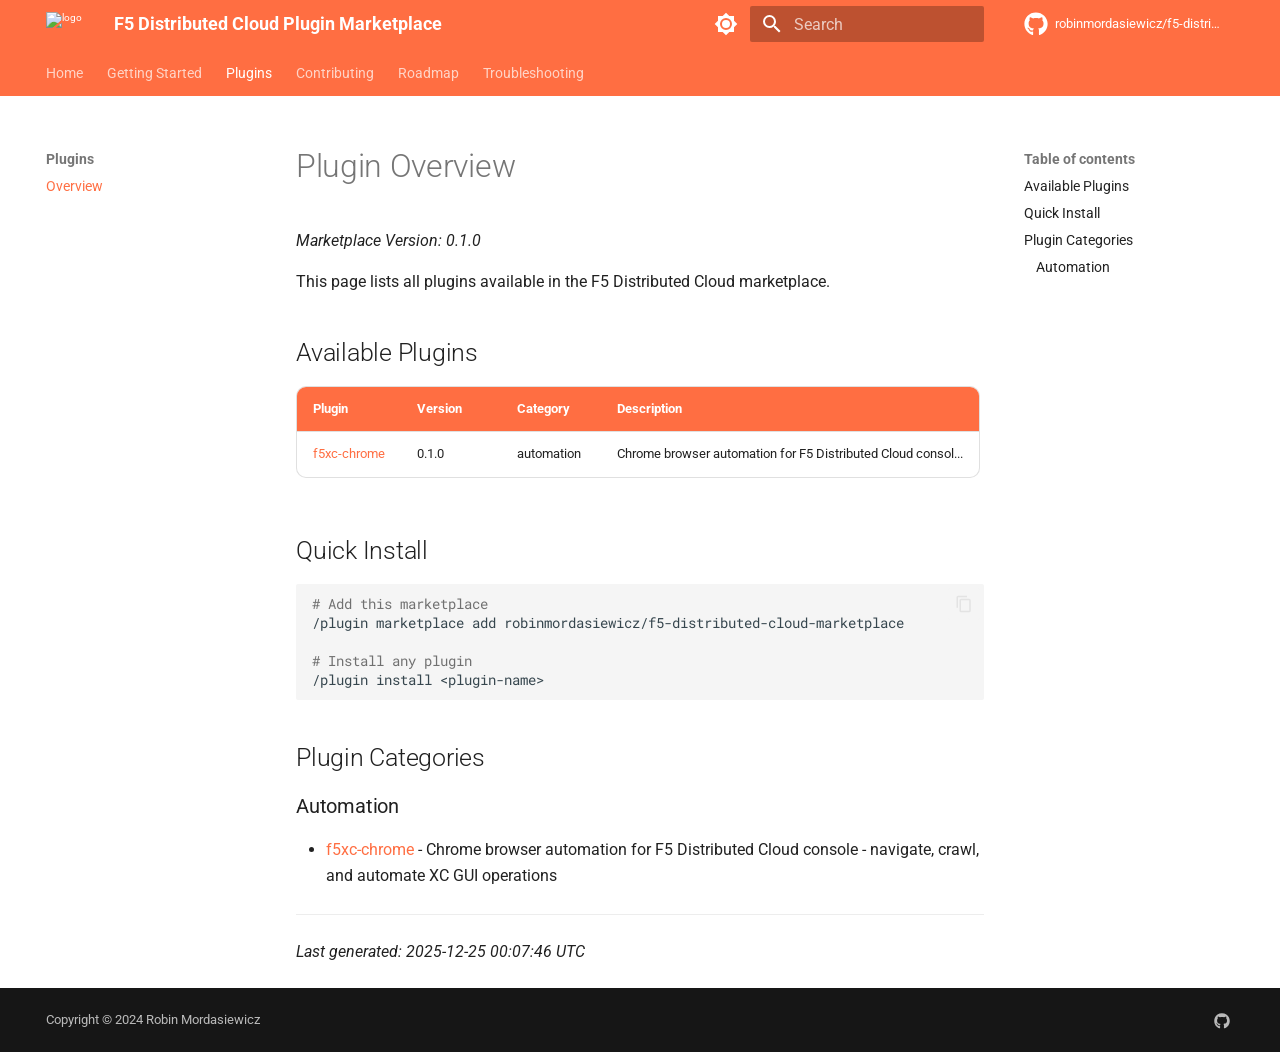
==== plugins/index.html @ b1aacbe4 "deploy: 6e62d273935a228a16635b904b21fc5e3f575a9c" ====
<!doctype html><html lang=en class=no-js> <head><meta charset=utf-8><meta name=viewport content="width=device-width,initial-scale=1"><meta name=description content="All available plugins in the F5 Distributed Cloud marketplace"><meta name=author content="Robin Mordasiewicz"><link href=https://robinmordasiewicz.github.io/f5-distributed-cloud-marketplace/plugins/ rel=canonical><link href=../getting-started/ rel=prev><link href=../contributing/ rel=next><link rel=icon href=../assets/favicon.ico><meta name=generator content="mkdocs-1.6.1, mkdocs-material-9.7.1"><title>Plugin Overview - F5 Distributed Cloud Plugin Marketplace</title><link rel=stylesheet href=../assets/stylesheets/main.484c7ddc.min.css><link rel=stylesheet href=../assets/stylesheets/palette.ab4e12ef.min.css><link rel=preconnect href=https://fonts.gstatic.com crossorigin><link rel=stylesheet href="https://fonts.googleapis.com/css?family=Roboto:300,300i,400,400i,700,700i%7CRoboto+Mono:400,400i,700,700i&display=fallback"><style>:root{--md-text-font:"Roboto";--md-code-font:"Roboto Mono"}</style><link rel=stylesheet href=../stylesheets/extra.css><script>__md_scope=new URL("..",location),__md_hash=e=>[...e].reduce(((e,_)=>(e<<5)-e+_.charCodeAt(0)),0),__md_get=(e,_=localStorage,t=__md_scope)=>JSON.parse(_.getItem(t.pathname+"."+e)),__md_set=(e,_,t=localStorage,a=__md_scope)=>{try{t.setItem(a.pathname+"."+e,JSON.stringify(_))}catch(e){}}</script></head> <body dir=ltr data-md-color-scheme=default data-md-color-primary=deep-orange data-md-color-accent=red> <input class=md-toggle data-md-toggle=drawer type=checkbox id=__drawer autocomplete=off> <input class=md-toggle data-md-toggle=search type=checkbox id=__search autocomplete=off> <label class=md-overlay for=__drawer></label> <div data-md-component=skip> <a href=#plugin-overview class=md-skip> Skip to content </a> </div> <div data-md-component=announce> </div> <header class=md-header data-md-component=header> <nav class="md-header__inner md-grid" aria-label=Header> <a href=.. title="F5 Distributed Cloud Plugin Marketplace" class="md-header__button md-logo" aria-label="F5 Distributed Cloud Plugin Marketplace" data-md-component=logo> <img src=../assets/logo.png alt=logo> </a> <label class="md-header__button md-icon" for=__drawer> <svg xmlns=http://www.w3.org/2000/svg viewbox="0 0 24 24"><path d="M3 6h18v2H3zm0 5h18v2H3zm0 5h18v2H3z"/></svg> </label> <div class=md-header__title data-md-component=header-title> <div class=md-header__ellipsis> <div class=md-header__topic> <span class=md-ellipsis> F5 Distributed Cloud Plugin Marketplace </span> </div> <div class=md-header__topic data-md-component=header-topic> <span class=md-ellipsis> Plugin Overview </span> </div> </div> </div> <form class=md-header__option data-md-component=palette> <input class=md-option data-md-color-media data-md-color-scheme=default data-md-color-primary=deep-orange data-md-color-accent=red aria-label="Switch to dark mode" type=radio name=__palette id=__palette_0> <label class="md-header__button md-icon" title="Switch to dark mode" for=__palette_1 hidden> <svg xmlns=http://www.w3.org/2000/svg viewbox="0 0 24 24"><path d="M12 8a4 4 0 0 0-4 4 4 4 0 0 0 4 4 4 4 0 0 0 4-4 4 4 0 0 0-4-4m0 10a6 6 0 0 1-6-6 6 6 0 0 1 6-6 6 6 0 0 1 6 6 6 6 0 0 1-6 6m8-9.31V4h-4.69L12 .69 8.69 4H4v4.69L.69 12 4 15.31V20h4.69L12 23.31 15.31 20H20v-4.69L23.31 12z"/></svg> </label> <input class=md-option data-md-color-media data-md-color-scheme=slate data-md-color-primary=deep-orange data-md-color-accent=red aria-label="Switch to light mode" type=radio name=__palette id=__palette_1> <label class="md-header__button md-icon" title="Switch to light mode" for=__palette_0 hidden> <svg xmlns=http://www.w3.org/2000/svg viewbox="0 0 24 24"><path d="M12 18c-.89 0-1.74-.2-2.5-.55C11.56 16.5 13 14.42 13 12s-1.44-4.5-3.5-5.45C10.26 6.2 11.11 6 12 6a6 6 0 0 1 6 6 6 6 0 0 1-6 6m8-9.31V4h-4.69L12 .69 8.69 4H4v4.69L.69 12 4 15.31V20h4.69L12 23.31 15.31 20H20v-4.69L23.31 12z"/></svg> </label> </form> <script>var palette=__md_get("__palette");if(palette&&palette.color){if("(prefers-color-scheme)"===palette.color.media){var media=matchMedia("(prefers-color-scheme: light)"),input=document.querySelector(media.matches?"[data-md-color-media='(prefers-color-scheme: light)']":"[data-md-color-media='(prefers-color-scheme: dark)']");palette.color.media=input.getAttribute("data-md-color-media"),palette.color.scheme=input.getAttribute("data-md-color-scheme"),palette.color.primary=input.getAttribute("data-md-color-primary"),palette.color.accent=input.getAttribute("data-md-color-accent")}for(var[key,value]of Object.entries(palette.color))document.body.setAttribute("data-md-color-"+key,value)}</script> <label class="md-header__button md-icon" for=__search> <svg xmlns=http://www.w3.org/2000/svg viewbox="0 0 24 24"><path d="M9.5 3A6.5 6.5 0 0 1 16 9.5c0 1.61-.59 3.09-1.56 4.23l.27.27h.79l5 5-1.5 1.5-5-5v-.79l-.27-.27A6.52 6.52 0 0 1 9.5 16 6.5 6.5 0 0 1 3 9.5 6.5 6.5 0 0 1 9.5 3m0 2C7 5 5 7 5 9.5S7 14 9.5 14 14 12 14 9.5 12 5 9.5 5"/></svg> </label> <div class=md-search data-md-component=search role=dialog> <label class=md-search__overlay for=__search></label> <div class=md-search__inner role=search> <form class=md-search__form name=search> <input type=text class=md-search__input name=query aria-label=Search placeholder=Search autocapitalize=off autocorrect=off autocomplete=off spellcheck=false data-md-component=search-query required> <label class="md-search__icon md-icon" for=__search> <svg xmlns=http://www.w3.org/2000/svg viewbox="0 0 24 24"><path d="M9.5 3A6.5 6.5 0 0 1 16 9.5c0 1.61-.59 3.09-1.56 4.23l.27.27h.79l5 5-1.5 1.5-5-5v-.79l-.27-.27A6.52 6.52 0 0 1 9.5 16 6.5 6.5 0 0 1 3 9.5 6.5 6.5 0 0 1 9.5 3m0 2C7 5 5 7 5 9.5S7 14 9.5 14 14 12 14 9.5 12 5 9.5 5"/></svg> <svg xmlns=http://www.w3.org/2000/svg viewbox="0 0 24 24"><path d="M20 11v2H8l5.5 5.5-1.42 1.42L4.16 12l7.92-7.92L13.5 5.5 8 11z"/></svg> </label> <nav class=md-search__options aria-label=Search> <button type=reset class="md-search__icon md-icon" title=Clear aria-label=Clear tabindex=-1> <svg xmlns=http://www.w3.org/2000/svg viewbox="0 0 24 24"><path d="M19 6.41 17.59 5 12 10.59 6.41 5 5 6.41 10.59 12 5 17.59 6.41 19 12 13.41 17.59 19 19 17.59 13.41 12z"/></svg> </button> </nav> <div class=md-search__suggest data-md-component=search-suggest></div> </form> <div class=md-search__output> <div class=md-search__scrollwrap tabindex=0 data-md-scrollfix> <div class=md-search-result data-md-component=search-result> <div class=md-search-result__meta> Initializing search </div> <ol class=md-search-result__list role=presentation></ol> </div> </div> </div> </div> </div> <div class=md-header__source> <a href=https://github.com/robinmordasiewicz/f5-distributed-cloud-marketplace title="Go to repository" class=md-source data-md-component=source> <div class="md-source__icon md-icon"> <svg xmlns=http://www.w3.org/2000/svg viewbox="0 0 512 512"><!-- Font Awesome Free 7.1.0 by @fontawesome - https://fontawesome.com License - https://fontawesome.com/license/free (Icons: CC BY 4.0, Fonts: SIL OFL 1.1, Code: MIT License) Copyright 2025 Fonticons, Inc.--><path d="M173.9 397.4c0 2-2.3 3.6-5.2 3.6-3.3.3-5.6-1.3-5.6-3.6 0-2 2.3-3.6 5.2-3.6 3-.3 5.6 1.3 5.6 3.6m-31.1-4.5c-.7 2 1.3 4.3 4.3 4.9 2.6 1 5.6 0 6.2-2s-1.3-4.3-4.3-5.2c-2.6-.7-5.5.3-6.2 2.3m44.2-1.7c-2.9.7-4.9 2.6-4.6 4.9.3 2 2.9 3.3 5.9 2.6 2.9-.7 4.9-2.6 4.6-4.6-.3-1.9-3-3.2-5.9-2.9M252.8 8C114.1 8 8 113.3 8 252c0 110.9 69.8 205.8 169.5 239.2 12.8 2.3 17.3-5.6 17.3-12.1 0-6.2-.3-40.4-.3-61.4 0 0-70 15-84.7-29.8 0 0-11.4-29.1-27.8-36.6 0 0-22.9-15.7 1.6-15.4 0 0 24.9 2 38.6 25.8 21.9 38.6 58.6 27.5 72.9 20.9 2.3-16 8.8-27.1 16-33.7-55.9-6.2-112.3-14.3-112.3-110.5 0-27.5 7.6-41.3 23.6-58.9-2.6-6.5-11.1-33.3 2.6-67.9 20.9-6.5 69 27 69 27 20-5.6 41.5-8.5 62.8-8.5s42.8 2.9 62.8 8.5c0 0 48.1-33.6 69-27 13.7 34.7 5.2 61.4 2.6 67.9 16 17.7 25.8 31.5 25.8 58.9 0 96.5-58.9 104.2-114.8 110.5 9.2 7.9 17 22.9 17 46.4 0 33.7-.3 75.4-.3 83.6 0 6.5 4.6 14.4 17.3 12.1C436.2 457.8 504 362.9 504 252 504 113.3 391.5 8 252.8 8M105.2 352.9c-1.3 1-1 3.3.7 5.2 1.6 1.6 3.9 2.3 5.2 1 1.3-1 1-3.3-.7-5.2-1.6-1.6-3.9-2.3-5.2-1m-10.8-8.1c-.7 1.3.3 2.9 2.3 3.9 1.6 1 3.6.7 4.3-.7.7-1.3-.3-2.9-2.3-3.9-2-.6-3.6-.3-4.3.7m32.4 35.6c-1.6 1.3-1 4.3 1.3 6.2 2.3 2.3 5.2 2.6 6.5 1 1.3-1.3.7-4.3-1.3-6.2-2.2-2.3-5.2-2.6-6.5-1m-11.4-14.7c-1.6 1-1.6 3.6 0 5.9s4.3 3.3 5.6 2.3c1.6-1.3 1.6-3.9 0-6.2-1.4-2.3-4-3.3-5.6-2"/></svg> </div> <div class=md-source__repository> robinmordasiewicz/f5-distributed-cloud-marketplace </div> </a> </div> </nav> </header> <div class=md-container data-md-component=container> <nav class=md-tabs aria-label=Tabs data-md-component=tabs> <div class=md-grid> <ul class=md-tabs__list> <li class=md-tabs__item> <a href=.. class=md-tabs__link> Home </a> </li> <li class=md-tabs__item> <a href=../getting-started/ class=md-tabs__link> Getting Started </a> </li> <li class="md-tabs__item md-tabs__item--active"> <a href=./ class=md-tabs__link> Plugins </a> </li> <li class=md-tabs__item> <a href=../contributing/ class=md-tabs__link> Contributing </a> </li> <li class=md-tabs__item> <a href=../roadmap/ class=md-tabs__link> Roadmap </a> </li> <li class=md-tabs__item> <a href=../troubleshooting/ class=md-tabs__link> Troubleshooting </a> </li> </ul> </div> </nav> <main class=md-main data-md-component=main> <div class="md-main__inner md-grid"> <div class="md-sidebar md-sidebar--primary" data-md-component=sidebar data-md-type=navigation> <div class=md-sidebar__scrollwrap> <div class=md-sidebar__inner> <nav class="md-nav md-nav--primary md-nav--lifted" aria-label=Navigation data-md-level=0> <label class=md-nav__title for=__drawer> <a href=.. title="F5 Distributed Cloud Plugin Marketplace" class="md-nav__button md-logo" aria-label="F5 Distributed Cloud Plugin Marketplace" data-md-component=logo> <img src=../assets/logo.png alt=logo> </a> F5 Distributed Cloud Plugin Marketplace </label> <div class=md-nav__source> <a href=https://github.com/robinmordasiewicz/f5-distributed-cloud-marketplace title="Go to repository" class=md-source data-md-component=source> <div class="md-source__icon md-icon"> <svg xmlns=http://www.w3.org/2000/svg viewbox="0 0 512 512"><!-- Font Awesome Free 7.1.0 by @fontawesome - https://fontawesome.com License - https://fontawesome.com/license/free (Icons: CC BY 4.0, Fonts: SIL OFL 1.1, Code: MIT License) Copyright 2025 Fonticons, Inc.--><path d="M173.9 397.4c0 2-2.3 3.6-5.2 3.6-3.3.3-5.6-1.3-5.6-3.6 0-2 2.3-3.6 5.2-3.6 3-.3 5.6 1.3 5.6 3.6m-31.1-4.5c-.7 2 1.3 4.3 4.3 4.9 2.6 1 5.6 0 6.2-2s-1.3-4.3-4.3-5.2c-2.6-.7-5.5.3-6.2 2.3m44.2-1.7c-2.9.7-4.9 2.6-4.6 4.9.3 2 2.9 3.3 5.9 2.6 2.9-.7 4.9-2.6 4.6-4.6-.3-1.9-3-3.2-5.9-2.9M252.8 8C114.1 8 8 113.3 8 252c0 110.9 69.8 205.8 169.5 239.2 12.8 2.3 17.3-5.6 17.3-12.1 0-6.2-.3-40.4-.3-61.4 0 0-70 15-84.7-29.8 0 0-11.4-29.1-27.8-36.6 0 0-22.9-15.7 1.6-15.4 0 0 24.9 2 38.6 25.8 21.9 38.6 58.6 27.5 72.9 20.9 2.3-16 8.8-27.1 16-33.7-55.9-6.2-112.3-14.3-112.3-110.5 0-27.5 7.6-41.3 23.6-58.9-2.6-6.5-11.1-33.3 2.6-67.9 20.9-6.5 69 27 69 27 20-5.6 41.5-8.5 62.8-8.5s42.8 2.9 62.8 8.5c0 0 48.1-33.6 69-27 13.7 34.7 5.2 61.4 2.6 67.9 16 17.7 25.8 31.5 25.8 58.9 0 96.5-58.9 104.2-114.8 110.5 9.2 7.9 17 22.9 17 46.4 0 33.7-.3 75.4-.3 83.6 0 6.5 4.6 14.4 17.3 12.1C436.2 457.8 504 362.9 504 252 504 113.3 391.5 8 252.8 8M105.2 352.9c-1.3 1-1 3.3.7 5.2 1.6 1.6 3.9 2.3 5.2 1 1.3-1 1-3.3-.7-5.2-1.6-1.6-3.9-2.3-5.2-1m-10.8-8.1c-.7 1.3.3 2.9 2.3 3.9 1.6 1 3.6.7 4.3-.7.7-1.3-.3-2.9-2.3-3.9-2-.6-3.6-.3-4.3.7m32.4 35.6c-1.6 1.3-1 4.3 1.3 6.2 2.3 2.3 5.2 2.6 6.5 1 1.3-1.3.7-4.3-1.3-6.2-2.2-2.3-5.2-2.6-6.5-1m-11.4-14.7c-1.6 1-1.6 3.6 0 5.9s4.3 3.3 5.6 2.3c1.6-1.3 1.6-3.9 0-6.2-1.4-2.3-4-3.3-5.6-2"/></svg> </div> <div class=md-source__repository> robinmordasiewicz/f5-distributed-cloud-marketplace </div> </a> </div> <ul class=md-nav__list data-md-scrollfix> <li class=md-nav__item> <a href=.. class=md-nav__link> <span class=md-ellipsis> Home </span> </a> </li> <li class=md-nav__item> <a href=../getting-started/ class=md-nav__link> <span class=md-ellipsis> Getting Started </span> </a> </li> <li class="md-nav__item md-nav__item--active md-nav__item--section md-nav__item--nested"> <input class="md-nav__toggle md-toggle " type=checkbox id=__nav_3 checked> <label class=md-nav__link for=__nav_3 id=__nav_3_label tabindex> <span class=md-ellipsis> Plugins </span> <span class="md-nav__icon md-icon"></span> </label> <nav class=md-nav data-md-level=1 aria-labelledby=__nav_3_label aria-expanded=true> <label class=md-nav__title for=__nav_3> <span class="md-nav__icon md-icon"></span> Plugins </label> <ul class=md-nav__list data-md-scrollfix> <li class="md-nav__item md-nav__item--active"> <input class="md-nav__toggle md-toggle" type=checkbox id=__toc> <label class="md-nav__link md-nav__link--active" for=__toc> <span class=md-ellipsis> Overview </span> <span class="md-nav__icon md-icon"></span> </label> <a href=./ class="md-nav__link md-nav__link--active"> <span class=md-ellipsis> Overview </span> </a> <nav class="md-nav md-nav--secondary" aria-label="Table of contents"> <label class=md-nav__title for=__toc> <span class="md-nav__icon md-icon"></span> Table of contents </label> <ul class=md-nav__list data-md-component=toc data-md-scrollfix> <li class=md-nav__item> <a href=#available-plugins class=md-nav__link> <span class=md-ellipsis> Available Plugins </span> </a> </li> <li class=md-nav__item> <a href=#quick-install class=md-nav__link> <span class=md-ellipsis> Quick Install </span> </a> </li> <li class=md-nav__item> <a href=#plugin-categories class=md-nav__link> <span class=md-ellipsis> Plugin Categories </span> </a> <nav class=md-nav aria-label="Plugin Categories"> <ul class=md-nav__list> <li class=md-nav__item> <a href=#automation class=md-nav__link> <span class=md-ellipsis> Automation </span> </a> </li> </ul> </nav> </li> </ul> </nav> </li> </ul> </nav> </li> <li class=md-nav__item> <a href=../contributing/ class=md-nav__link> <span class=md-ellipsis> Contributing </span> </a> </li> <li class=md-nav__item> <a href=../roadmap/ class=md-nav__link> <span class=md-ellipsis> Roadmap </span> </a> </li> <li class=md-nav__item> <a href=../troubleshooting/ class=md-nav__link> <span class=md-ellipsis> Troubleshooting </span> </a> </li> </ul> </nav> </div> </div> </div> <div class="md-sidebar md-sidebar--secondary" data-md-component=sidebar data-md-type=toc> <div class=md-sidebar__scrollwrap> <div class=md-sidebar__inner> <nav class="md-nav md-nav--secondary" aria-label="Table of contents"> <label class=md-nav__title for=__toc> <span class="md-nav__icon md-icon"></span> Table of contents </label> <ul class=md-nav__list data-md-component=toc data-md-scrollfix> <li class=md-nav__item> <a href=#available-plugins class=md-nav__link> <span class=md-ellipsis> Available Plugins </span> </a> </li> <li class=md-nav__item> <a href=#quick-install class=md-nav__link> <span class=md-ellipsis> Quick Install </span> </a> </li> <li class=md-nav__item> <a href=#plugin-categories class=md-nav__link> <span class=md-ellipsis> Plugin Categories </span> </a> <nav class=md-nav aria-label="Plugin Categories"> <ul class=md-nav__list> <li class=md-nav__item> <a href=#automation class=md-nav__link> <span class=md-ellipsis> Automation </span> </a> </li> </ul> </nav> </li> </ul> </nav> </div> </div> </div> <div class=md-content data-md-component=content> <article class="md-content__inner md-typeset"> <h1 id=plugin-overview>Plugin Overview<a class=headerlink href=#plugin-overview title="Permanent link">&para;</a></h1> <p><em>Marketplace Version: 0.1.0</em></p> <p>This page lists all plugins available in the F5 Distributed Cloud marketplace.</p> <h2 id=available-plugins>Available Plugins<a class=headerlink href=#available-plugins title="Permanent link">&para;</a></h2> <table> <thead> <tr> <th>Plugin</th> <th>Version</th> <th>Category</th> <th>Description</th> </tr> </thead> <tbody> <tr> <td><a href=f5xc-chrome/ >f5xc-chrome</a></td> <td>0.1.0</td> <td>automation</td> <td>Chrome browser automation for F5 Distributed Cloud consol...</td> </tr> </tbody> </table> <h2 id=quick-install>Quick Install<a class=headerlink href=#quick-install title="Permanent link">&para;</a></h2> <div class="language-bash highlight"><pre><span></span><code><span id=__span-0-1><a id=__codelineno-0-1 name=__codelineno-0-1 href=#__codelineno-0-1></a><span class=c1># Add this marketplace</span>
</span><span id=__span-0-2><a id=__codelineno-0-2 name=__codelineno-0-2 href=#__codelineno-0-2></a>/plugin<span class=w> </span>marketplace<span class=w> </span>add<span class=w> </span>robinmordasiewicz/f5-distributed-cloud-marketplace
</span><span id=__span-0-3><a id=__codelineno-0-3 name=__codelineno-0-3 href=#__codelineno-0-3></a>
</span><span id=__span-0-4><a id=__codelineno-0-4 name=__codelineno-0-4 href=#__codelineno-0-4></a><span class=c1># Install any plugin</span>
</span><span id=__span-0-5><a id=__codelineno-0-5 name=__codelineno-0-5 href=#__codelineno-0-5></a>/plugin<span class=w> </span>install<span class=w> </span>&lt;plugin-name&gt;
</span></code></pre></div> <h2 id=plugin-categories>Plugin Categories<a class=headerlink href=#plugin-categories title="Permanent link">&para;</a></h2> <h3 id=automation>Automation<a class=headerlink href=#automation title="Permanent link">&para;</a></h3> <ul> <li><a href=f5xc-chrome/ >f5xc-chrome</a> - Chrome browser automation for F5 Distributed Cloud console - navigate, crawl, and automate XC GUI operations</li> </ul> <hr> <p><em>Last generated: 2025-12-25 00:07:46 UTC</em></p> </article> </div> <script>var target=document.getElementById(location.hash.slice(1));target&&target.name&&(target.checked=target.name.startsWith("__tabbed_"))</script> </div> <button type=button class="md-top md-icon" data-md-component=top hidden> <svg xmlns=http://www.w3.org/2000/svg viewbox="0 0 24 24"><path d="M13 20h-2V8l-5.5 5.5-1.42-1.42L12 4.16l7.92 7.92-1.42 1.42L13 8z"/></svg> Back to top </button> </main> <footer class=md-footer> <div class="md-footer-meta md-typeset"> <div class="md-footer-meta__inner md-grid"> <div class=md-copyright> <div class=md-copyright__highlight> Copyright &copy; 2024 Robin Mordasiewicz </div> </div> <div class=md-social> <a href=https://github.com/robinmordasiewicz target=_blank rel=noopener title="Robin Mordasiewicz on GitHub" class=md-social__link> <svg xmlns=http://www.w3.org/2000/svg viewbox="0 0 512 512"><!-- Font Awesome Free 7.1.0 by @fontawesome - https://fontawesome.com License - https://fontawesome.com/license/free (Icons: CC BY 4.0, Fonts: SIL OFL 1.1, Code: MIT License) Copyright 2025 Fonticons, Inc.--><path d="M173.9 397.4c0 2-2.3 3.6-5.2 3.6-3.3.3-5.6-1.3-5.6-3.6 0-2 2.3-3.6 5.2-3.6 3-.3 5.6 1.3 5.6 3.6m-31.1-4.5c-.7 2 1.3 4.3 4.3 4.9 2.6 1 5.6 0 6.2-2s-1.3-4.3-4.3-5.2c-2.6-.7-5.5.3-6.2 2.3m44.2-1.7c-2.9.7-4.9 2.6-4.6 4.9.3 2 2.9 3.3 5.9 2.6 2.9-.7 4.9-2.6 4.6-4.6-.3-1.9-3-3.2-5.9-2.9M252.8 8C114.1 8 8 113.3 8 252c0 110.9 69.8 205.8 169.5 239.2 12.8 2.3 17.3-5.6 17.3-12.1 0-6.2-.3-40.4-.3-61.4 0 0-70 15-84.7-29.8 0 0-11.4-29.1-27.8-36.6 0 0-22.9-15.7 1.6-15.4 0 0 24.9 2 38.6 25.8 21.9 38.6 58.6 27.5 72.9 20.9 2.3-16 8.8-27.1 16-33.7-55.9-6.2-112.3-14.3-112.3-110.5 0-27.5 7.6-41.3 23.6-58.9-2.6-6.5-11.1-33.3 2.6-67.9 20.9-6.5 69 27 69 27 20-5.6 41.5-8.5 62.8-8.5s42.8 2.9 62.8 8.5c0 0 48.1-33.6 69-27 13.7 34.7 5.2 61.4 2.6 67.9 16 17.7 25.8 31.5 25.8 58.9 0 96.5-58.9 104.2-114.8 110.5 9.2 7.9 17 22.9 17 46.4 0 33.7-.3 75.4-.3 83.6 0 6.5 4.6 14.4 17.3 12.1C436.2 457.8 504 362.9 504 252 504 113.3 391.5 8 252.8 8M105.2 352.9c-1.3 1-1 3.3.7 5.2 1.6 1.6 3.9 2.3 5.2 1 1.3-1 1-3.3-.7-5.2-1.6-1.6-3.9-2.3-5.2-1m-10.8-8.1c-.7 1.3.3 2.9 2.3 3.9 1.6 1 3.6.7 4.3-.7.7-1.3-.3-2.9-2.3-3.9-2-.6-3.6-.3-4.3.7m32.4 35.6c-1.6 1.3-1 4.3 1.3 6.2 2.3 2.3 5.2 2.6 6.5 1 1.3-1.3.7-4.3-1.3-6.2-2.2-2.3-5.2-2.6-6.5-1m-11.4-14.7c-1.6 1-1.6 3.6 0 5.9s4.3 3.3 5.6 2.3c1.6-1.3 1.6-3.9 0-6.2-1.4-2.3-4-3.3-5.6-2"/></svg> </a> </div> </div> </div> </footer> </div> <div class=md-dialog data-md-component=dialog> <div class="md-dialog__inner md-typeset"></div> </div> <script id=__config type=application/json>{"annotate": null, "base": "..", "features": ["navigation.instant", "navigation.tracking", "navigation.tabs", "navigation.sections", "navigation.expand", "navigation.top", "search.suggest", "search.highlight", "content.code.copy", "content.code.annotate"], "search": "../assets/javascripts/workers/search.2c215733.min.js", "tags": null, "translations": {"clipboard.copied": "Copied to clipboard", "clipboard.copy": "Copy to clipboard", "search.result.more.one": "1 more on this page", "search.result.more.other": "# more on this page", "search.result.none": "No matching documents", "search.result.one": "1 matching document", "search.result.other": "# matching documents", "search.result.placeholder": "Type to start searching", "search.result.term.missing": "Missing", "select.version": "Select version"}, "version": null}</script> <script src=../assets/javascripts/bundle.79ae519e.min.js></script> </body> </html>
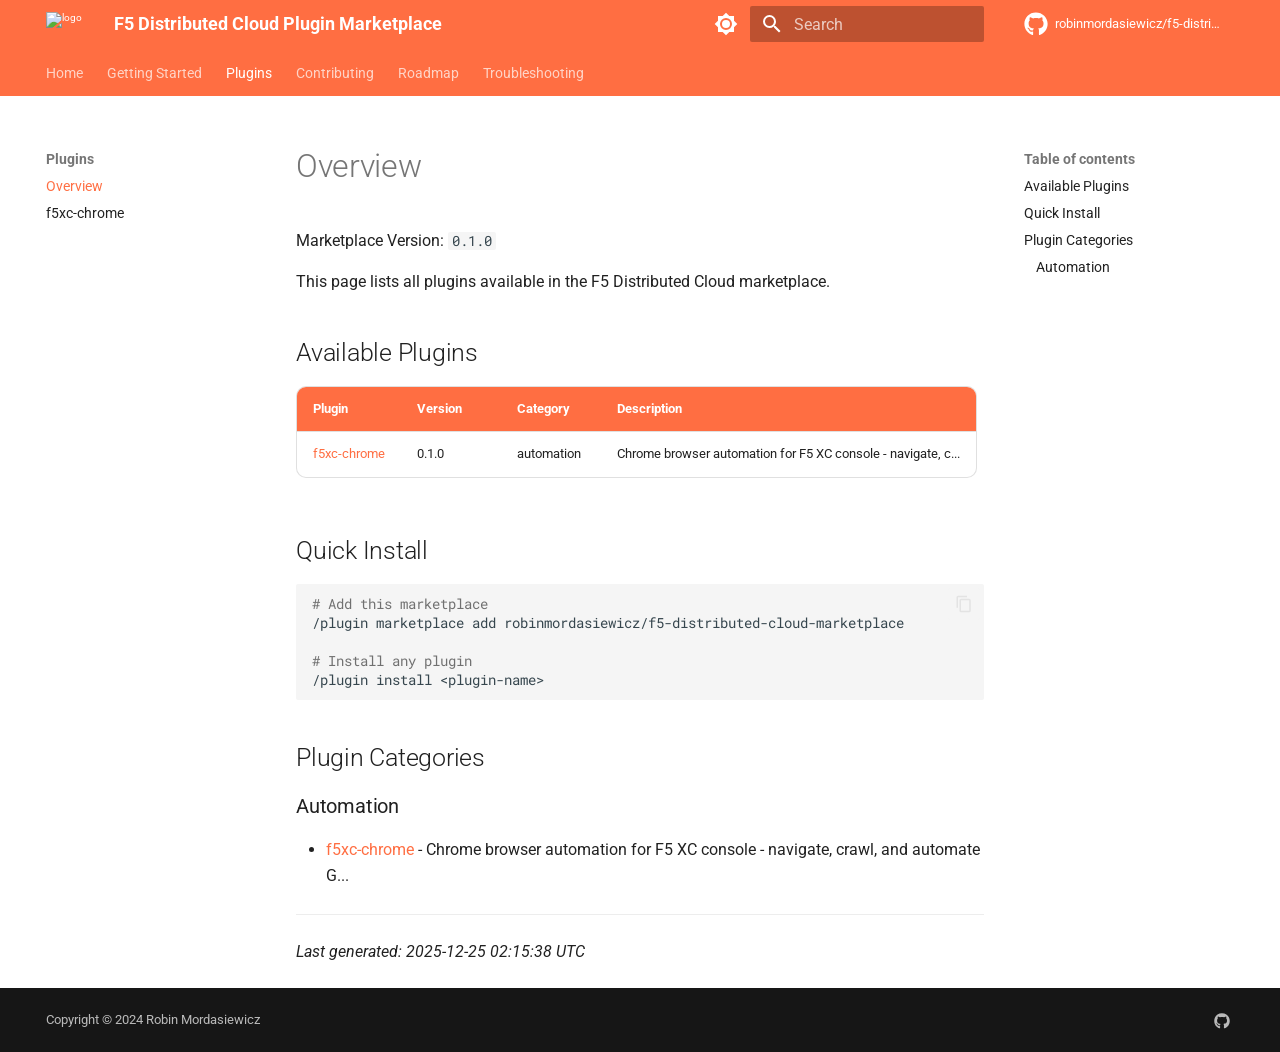
==== commit 322cf3a4: "deploy: 9542b726fbd30ab3fbbe0ad04160ead7aa27b767" ====
--- a/plugins/index.html
+++ b/plugins/index.html
@@ -1,6 +1,6 @@
-<!doctype html><html lang=en class=no-js> <head><meta charset=utf-8><meta name=viewport content="width=device-width,initial-scale=1"><meta name=description content="All available plugins in the F5 Distributed Cloud marketplace"><meta name=author content="Robin Mordasiewicz"><link href=https://robinmordasiewicz.github.io/f5-distributed-cloud-marketplace/plugins/ rel=canonical><link href=../getting-started/ rel=prev><link href=../contributing/ rel=next><link rel=icon href=../assets/favicon.ico><meta name=generator content="mkdocs-1.6.1, mkdocs-material-9.7.1"><title>Plugin Overview - F5 Distributed Cloud Plugin Marketplace</title><link rel=stylesheet href=../assets/stylesheets/main.484c7ddc.min.css><link rel=stylesheet href=../assets/stylesheets/palette.ab4e12ef.min.css><link rel=preconnect href=https://fonts.gstatic.com crossorigin><link rel=stylesheet href="https://fonts.googleapis.com/css?family=Roboto:300,300i,400,400i,700,700i%7CRoboto+Mono:400,400i,700,700i&display=fallback"><style>:root{--md-text-font:"Roboto";--md-code-font:"Roboto Mono"}</style><link rel=stylesheet href=../stylesheets/extra.css><script>__md_scope=new URL("..",location),__md_hash=e=>[...e].reduce(((e,_)=>(e<<5)-e+_.charCodeAt(0)),0),__md_get=(e,_=localStorage,t=__md_scope)=>JSON.parse(_.getItem(t.pathname+"."+e)),__md_set=(e,_,t=localStorage,a=__md_scope)=>{try{t.setItem(a.pathname+"."+e,JSON.stringify(_))}catch(e){}}</script></head> <body dir=ltr data-md-color-scheme=default data-md-color-primary=deep-orange data-md-color-accent=red> <input class=md-toggle data-md-toggle=drawer type=checkbox id=__drawer autocomplete=off> <input class=md-toggle data-md-toggle=search type=checkbox id=__search autocomplete=off> <label class=md-overlay for=__drawer></label> <div data-md-component=skip> <a href=#plugin-overview class=md-skip> Skip to content </a> </div> <div data-md-component=announce> </div> <header class=md-header data-md-component=header> <nav class="md-header__inner md-grid" aria-label=Header> <a href=.. title="F5 Distributed Cloud Plugin Marketplace" class="md-header__button md-logo" aria-label="F5 Distributed Cloud Plugin Marketplace" data-md-component=logo> <img src=../assets/logo.png alt=logo> </a> <label class="md-header__button md-icon" for=__drawer> <svg xmlns=http://www.w3.org/2000/svg viewbox="0 0 24 24"><path d="M3 6h18v2H3zm0 5h18v2H3zm0 5h18v2H3z"/></svg> </label> <div class=md-header__title data-md-component=header-title> <div class=md-header__ellipsis> <div class=md-header__topic> <span class=md-ellipsis> F5 Distributed Cloud Plugin Marketplace </span> </div> <div class=md-header__topic data-md-component=header-topic> <span class=md-ellipsis> Plugin Overview </span> </div> </div> </div> <form class=md-header__option data-md-component=palette> <input class=md-option data-md-color-media data-md-color-scheme=default data-md-color-primary=deep-orange data-md-color-accent=red aria-label="Switch to dark mode" type=radio name=__palette id=__palette_0> <label class="md-header__button md-icon" title="Switch to dark mode" for=__palette_1 hidden> <svg xmlns=http://www.w3.org/2000/svg viewbox="0 0 24 24"><path d="M12 8a4 4 0 0 0-4 4 4 4 0 0 0 4 4 4 4 0 0 0 4-4 4 4 0 0 0-4-4m0 10a6 6 0 0 1-6-6 6 6 0 0 1 6-6 6 6 0 0 1 6 6 6 6 0 0 1-6 6m8-9.31V4h-4.69L12 .69 8.69 4H4v4.69L.69 12 4 15.31V20h4.69L12 23.31 15.31 20H20v-4.69L23.31 12z"/></svg> </label> <input class=md-option data-md-color-media data-md-color-scheme=slate data-md-color-primary=deep-orange data-md-color-accent=red aria-label="Switch to light mode" type=radio name=__palette id=__palette_1> <label class="md-header__button md-icon" title="Switch to light mode" for=__palette_0 hidden> <svg xmlns=http://www.w3.org/2000/svg viewbox="0 0 24 24"><path d="M12 18c-.89 0-1.74-.2-2.5-.55C11.56 16.5 13 14.42 13 12s-1.44-4.5-3.5-5.45C10.26 6.2 11.11 6 12 6a6 6 0 0 1 6 6 6 6 0 0 1-6 6m8-9.31V4h-4.69L12 .69 8.69 4H4v4.69L.69 12 4 15.31V20h4.69L12 23.31 15.31 20H20v-4.69L23.31 12z"/></svg> </label> </form> <script>var palette=__md_get("__palette");if(palette&&palette.color){if("(prefers-color-scheme)"===palette.color.media){var media=matchMedia("(prefers-color-scheme: light)"),input=document.querySelector(media.matches?"[data-md-color-media='(prefers-color-scheme: light)']":"[data-md-color-media='(prefers-color-scheme: dark)']");palette.color.media=input.getAttribute("data-md-color-media"),palette.color.scheme=input.getAttribute("data-md-color-scheme"),palette.color.primary=input.getAttribute("data-md-color-primary"),palette.color.accent=input.getAttribute("data-md-color-accent")}for(var[key,value]of Object.entries(palette.color))document.body.setAttribute("data-md-color-"+key,value)}</script> <label class="md-header__button md-icon" for=__search> <svg xmlns=http://www.w3.org/2000/svg viewbox="0 0 24 24"><path d="M9.5 3A6.5 6.5 0 0 1 16 9.5c0 1.61-.59 3.09-1.56 4.23l.27.27h.79l5 5-1.5 1.5-5-5v-.79l-.27-.27A6.52 6.52 0 0 1 9.5 16 6.5 6.5 0 0 1 3 9.5 6.5 6.5 0 0 1 9.5 3m0 2C7 5 5 7 5 9.5S7 14 9.5 14 14 12 14 9.5 12 5 9.5 5"/></svg> </label> <div class=md-search data-md-component=search role=dialog> <label class=md-search__overlay for=__search></label> <div class=md-search__inner role=search> <form class=md-search__form name=search> <input type=text class=md-search__input name=query aria-label=Search placeholder=Search autocapitalize=off autocorrect=off autocomplete=off spellcheck=false data-md-component=search-query required> <label class="md-search__icon md-icon" for=__search> <svg xmlns=http://www.w3.org/2000/svg viewbox="0 0 24 24"><path d="M9.5 3A6.5 6.5 0 0 1 16 9.5c0 1.61-.59 3.09-1.56 4.23l.27.27h.79l5 5-1.5 1.5-5-5v-.79l-.27-.27A6.52 6.52 0 0 1 9.5 16 6.5 6.5 0 0 1 3 9.5 6.5 6.5 0 0 1 9.5 3m0 2C7 5 5 7 5 9.5S7 14 9.5 14 14 12 14 9.5 12 5 9.5 5"/></svg> <svg xmlns=http://www.w3.org/2000/svg viewbox="0 0 24 24"><path d="M20 11v2H8l5.5 5.5-1.42 1.42L4.16 12l7.92-7.92L13.5 5.5 8 11z"/></svg> </label> <nav class=md-search__options aria-label=Search> <button type=reset class="md-search__icon md-icon" title=Clear aria-label=Clear tabindex=-1> <svg xmlns=http://www.w3.org/2000/svg viewbox="0 0 24 24"><path d="M19 6.41 17.59 5 12 10.59 6.41 5 5 6.41 10.59 12 5 17.59 6.41 19 12 13.41 17.59 19 19 17.59 13.41 12z"/></svg> </button> </nav> <div class=md-search__suggest data-md-component=search-suggest></div> </form> <div class=md-search__output> <div class=md-search__scrollwrap tabindex=0 data-md-scrollfix> <div class=md-search-result data-md-component=search-result> <div class=md-search-result__meta> Initializing search </div> <ol class=md-search-result__list role=presentation></ol> </div> </div> </div> </div> </div> <div class=md-header__source> <a href=https://github.com/robinmordasiewicz/f5-distributed-cloud-marketplace title="Go to repository" class=md-source data-md-component=source> <div class="md-source__icon md-icon"> <svg xmlns=http://www.w3.org/2000/svg viewbox="0 0 512 512"><!-- Font Awesome Free 7.1.0 by @fontawesome - https://fontawesome.com License - https://fontawesome.com/license/free (Icons: CC BY 4.0, Fonts: SIL OFL 1.1, Code: MIT License) Copyright 2025 Fonticons, Inc.--><path d="M173.9 397.4c0 2-2.3 3.6-5.2 3.6-3.3.3-5.6-1.3-5.6-3.6 0-2 2.3-3.6 5.2-3.6 3-.3 5.6 1.3 5.6 3.6m-31.1-4.5c-.7 2 1.3 4.3 4.3 4.9 2.6 1 5.6 0 6.2-2s-1.3-4.3-4.3-5.2c-2.6-.7-5.5.3-6.2 2.3m44.2-1.7c-2.9.7-4.9 2.6-4.6 4.9.3 2 2.9 3.3 5.9 2.6 2.9-.7 4.9-2.6 4.6-4.6-.3-1.9-3-3.2-5.9-2.9M252.8 8C114.1 8 8 113.3 8 252c0 110.9 69.8 205.8 169.5 239.2 12.8 2.3 17.3-5.6 17.3-12.1 0-6.2-.3-40.4-.3-61.4 0 0-70 15-84.7-29.8 0 0-11.4-29.1-27.8-36.6 0 0-22.9-15.7 1.6-15.4 0 0 24.9 2 38.6 25.8 21.9 38.6 58.6 27.5 72.9 20.9 2.3-16 8.8-27.1 16-33.7-55.9-6.2-112.3-14.3-112.3-110.5 0-27.5 7.6-41.3 23.6-58.9-2.6-6.5-11.1-33.3 2.6-67.9 20.9-6.5 69 27 69 27 20-5.6 41.5-8.5 62.8-8.5s42.8 2.9 62.8 8.5c0 0 48.1-33.6 69-27 13.7 34.7 5.2 61.4 2.6 67.9 16 17.7 25.8 31.5 25.8 58.9 0 96.5-58.9 104.2-114.8 110.5 9.2 7.9 17 22.9 17 46.4 0 33.7-.3 75.4-.3 83.6 0 6.5 4.6 14.4 17.3 12.1C436.2 457.8 504 362.9 504 252 504 113.3 391.5 8 252.8 8M105.2 352.9c-1.3 1-1 3.3.7 5.2 1.6 1.6 3.9 2.3 5.2 1 1.3-1 1-3.3-.7-5.2-1.6-1.6-3.9-2.3-5.2-1m-10.8-8.1c-.7 1.3.3 2.9 2.3 3.9 1.6 1 3.6.7 4.3-.7.7-1.3-.3-2.9-2.3-3.9-2-.6-3.6-.3-4.3.7m32.4 35.6c-1.6 1.3-1 4.3 1.3 6.2 2.3 2.3 5.2 2.6 6.5 1 1.3-1.3.7-4.3-1.3-6.2-2.2-2.3-5.2-2.6-6.5-1m-11.4-14.7c-1.6 1-1.6 3.6 0 5.9s4.3 3.3 5.6 2.3c1.6-1.3 1.6-3.9 0-6.2-1.4-2.3-4-3.3-5.6-2"/></svg> </div> <div class=md-source__repository> robinmordasiewicz/f5-distributed-cloud-marketplace </div> </a> </div> </nav> </header> <div class=md-container data-md-component=container> <nav class=md-tabs aria-label=Tabs data-md-component=tabs> <div class=md-grid> <ul class=md-tabs__list> <li class=md-tabs__item> <a href=.. class=md-tabs__link> Home </a> </li> <li class=md-tabs__item> <a href=../getting-started/ class=md-tabs__link> Getting Started </a> </li> <li class="md-tabs__item md-tabs__item--active"> <a href=./ class=md-tabs__link> Plugins </a> </li> <li class=md-tabs__item> <a href=../contributing/ class=md-tabs__link> Contributing </a> </li> <li class=md-tabs__item> <a href=../roadmap/ class=md-tabs__link> Roadmap </a> </li> <li class=md-tabs__item> <a href=../troubleshooting/ class=md-tabs__link> Troubleshooting </a> </li> </ul> </div> </nav> <main class=md-main data-md-component=main> <div class="md-main__inner md-grid"> <div class="md-sidebar md-sidebar--primary" data-md-component=sidebar data-md-type=navigation> <div class=md-sidebar__scrollwrap> <div class=md-sidebar__inner> <nav class="md-nav md-nav--primary md-nav--lifted" aria-label=Navigation data-md-level=0> <label class=md-nav__title for=__drawer> <a href=.. title="F5 Distributed Cloud Plugin Marketplace" class="md-nav__button md-logo" aria-label="F5 Distributed Cloud Plugin Marketplace" data-md-component=logo> <img src=../assets/logo.png alt=logo> </a> F5 Distributed Cloud Plugin Marketplace </label> <div class=md-nav__source> <a href=https://github.com/robinmordasiewicz/f5-distributed-cloud-marketplace title="Go to repository" class=md-source data-md-component=source> <div class="md-source__icon md-icon"> <svg xmlns=http://www.w3.org/2000/svg viewbox="0 0 512 512"><!-- Font Awesome Free 7.1.0 by @fontawesome - https://fontawesome.com License - https://fontawesome.com/license/free (Icons: CC BY 4.0, Fonts: SIL OFL 1.1, Code: MIT License) Copyright 2025 Fonticons, Inc.--><path d="M173.9 397.4c0 2-2.3 3.6-5.2 3.6-3.3.3-5.6-1.3-5.6-3.6 0-2 2.3-3.6 5.2-3.6 3-.3 5.6 1.3 5.6 3.6m-31.1-4.5c-.7 2 1.3 4.3 4.3 4.9 2.6 1 5.6 0 6.2-2s-1.3-4.3-4.3-5.2c-2.6-.7-5.5.3-6.2 2.3m44.2-1.7c-2.9.7-4.9 2.6-4.6 4.9.3 2 2.9 3.3 5.9 2.6 2.9-.7 4.9-2.6 4.6-4.6-.3-1.9-3-3.2-5.9-2.9M252.8 8C114.1 8 8 113.3 8 252c0 110.9 69.8 205.8 169.5 239.2 12.8 2.3 17.3-5.6 17.3-12.1 0-6.2-.3-40.4-.3-61.4 0 0-70 15-84.7-29.8 0 0-11.4-29.1-27.8-36.6 0 0-22.9-15.7 1.6-15.4 0 0 24.9 2 38.6 25.8 21.9 38.6 58.6 27.5 72.9 20.9 2.3-16 8.8-27.1 16-33.7-55.9-6.2-112.3-14.3-112.3-110.5 0-27.5 7.6-41.3 23.6-58.9-2.6-6.5-11.1-33.3 2.6-67.9 20.9-6.5 69 27 69 27 20-5.6 41.5-8.5 62.8-8.5s42.8 2.9 62.8 8.5c0 0 48.1-33.6 69-27 13.7 34.7 5.2 61.4 2.6 67.9 16 17.7 25.8 31.5 25.8 58.9 0 96.5-58.9 104.2-114.8 110.5 9.2 7.9 17 22.9 17 46.4 0 33.7-.3 75.4-.3 83.6 0 6.5 4.6 14.4 17.3 12.1C436.2 457.8 504 362.9 504 252 504 113.3 391.5 8 252.8 8M105.2 352.9c-1.3 1-1 3.3.7 5.2 1.6 1.6 3.9 2.3 5.2 1 1.3-1 1-3.3-.7-5.2-1.6-1.6-3.9-2.3-5.2-1m-10.8-8.1c-.7 1.3.3 2.9 2.3 3.9 1.6 1 3.6.7 4.3-.7.7-1.3-.3-2.9-2.3-3.9-2-.6-3.6-.3-4.3.7m32.4 35.6c-1.6 1.3-1 4.3 1.3 6.2 2.3 2.3 5.2 2.6 6.5 1 1.3-1.3.7-4.3-1.3-6.2-2.2-2.3-5.2-2.6-6.5-1m-11.4-14.7c-1.6 1-1.6 3.6 0 5.9s4.3 3.3 5.6 2.3c1.6-1.3 1.6-3.9 0-6.2-1.4-2.3-4-3.3-5.6-2"/></svg> </div> <div class=md-source__repository> robinmordasiewicz/f5-distributed-cloud-marketplace </div> </a> </div> <ul class=md-nav__list data-md-scrollfix> <li class=md-nav__item> <a href=.. class=md-nav__link> <span class=md-ellipsis> Home </span> </a> </li> <li class=md-nav__item> <a href=../getting-started/ class=md-nav__link> <span class=md-ellipsis> Getting Started </span> </a> </li> <li class="md-nav__item md-nav__item--active md-nav__item--section md-nav__item--nested"> <input class="md-nav__toggle md-toggle " type=checkbox id=__nav_3 checked> <label class=md-nav__link for=__nav_3 id=__nav_3_label tabindex> <span class=md-ellipsis> Plugins </span> <span class="md-nav__icon md-icon"></span> </label> <nav class=md-nav data-md-level=1 aria-labelledby=__nav_3_label aria-expanded=true> <label class=md-nav__title for=__nav_3> <span class="md-nav__icon md-icon"></span> Plugins </label> <ul class=md-nav__list data-md-scrollfix> <li class="md-nav__item md-nav__item--active"> <input class="md-nav__toggle md-toggle" type=checkbox id=__toc> <label class="md-nav__link md-nav__link--active" for=__toc> <span class=md-ellipsis> Overview </span> <span class="md-nav__icon md-icon"></span> </label> <a href=./ class="md-nav__link md-nav__link--active"> <span class=md-ellipsis> Overview </span> </a> <nav class="md-nav md-nav--secondary" aria-label="Table of contents"> <label class=md-nav__title for=__toc> <span class="md-nav__icon md-icon"></span> Table of contents </label> <ul class=md-nav__list data-md-component=toc data-md-scrollfix> <li class=md-nav__item> <a href=#available-plugins class=md-nav__link> <span class=md-ellipsis> Available Plugins </span> </a> </li> <li class=md-nav__item> <a href=#quick-install class=md-nav__link> <span class=md-ellipsis> Quick Install </span> </a> </li> <li class=md-nav__item> <a href=#plugin-categories class=md-nav__link> <span class=md-ellipsis> Plugin Categories </span> </a> <nav class=md-nav aria-label="Plugin Categories"> <ul class=md-nav__list> <li class=md-nav__item> <a href=#automation class=md-nav__link> <span class=md-ellipsis> Automation </span> </a> </li> </ul> </nav> </li> </ul> </nav> </li> </ul> </nav> </li> <li class=md-nav__item> <a href=../contributing/ class=md-nav__link> <span class=md-ellipsis> Contributing </span> </a> </li> <li class=md-nav__item> <a href=../roadmap/ class=md-nav__link> <span class=md-ellipsis> Roadmap </span> </a> </li> <li class=md-nav__item> <a href=../troubleshooting/ class=md-nav__link> <span class=md-ellipsis> Troubleshooting </span> </a> </li> </ul> </nav> </div> </div> </div> <div class="md-sidebar md-sidebar--secondary" data-md-component=sidebar data-md-type=toc> <div class=md-sidebar__scrollwrap> <div class=md-sidebar__inner> <nav class="md-nav md-nav--secondary" aria-label="Table of contents"> <label class=md-nav__title for=__toc> <span class="md-nav__icon md-icon"></span> Table of contents </label> <ul class=md-nav__list data-md-component=toc data-md-scrollfix> <li class=md-nav__item> <a href=#available-plugins class=md-nav__link> <span class=md-ellipsis> Available Plugins </span> </a> </li> <li class=md-nav__item> <a href=#quick-install class=md-nav__link> <span class=md-ellipsis> Quick Install </span> </a> </li> <li class=md-nav__item> <a href=#plugin-categories class=md-nav__link> <span class=md-ellipsis> Plugin Categories </span> </a> <nav class=md-nav aria-label="Plugin Categories"> <ul class=md-nav__list> <li class=md-nav__item> <a href=#automation class=md-nav__link> <span class=md-ellipsis> Automation </span> </a> </li> </ul> </nav> </li> </ul> </nav> </div> </div> </div> <div class=md-content data-md-component=content> <article class="md-content__inner md-typeset"> <h1 id=plugin-overview>Plugin Overview<a class=headerlink href=#plugin-overview title="Permanent link">&para;</a></h1> <p><em>Marketplace Version: 0.1.0</em></p> <p>This page lists all plugins available in the F5 Distributed Cloud marketplace.</p> <h2 id=available-plugins>Available Plugins<a class=headerlink href=#available-plugins title="Permanent link">&para;</a></h2> <table> <thead> <tr> <th>Plugin</th> <th>Version</th> <th>Category</th> <th>Description</th> </tr> </thead> <tbody> <tr> <td><a href=f5xc-chrome/ >f5xc-chrome</a></td> <td>0.1.0</td> <td>automation</td> <td>Chrome browser automation for F5 Distributed Cloud consol...</td> </tr> </tbody> </table> <h2 id=quick-install>Quick Install<a class=headerlink href=#quick-install title="Permanent link">&para;</a></h2> <div class="language-bash highlight"><pre><span></span><code><span id=__span-0-1><a id=__codelineno-0-1 name=__codelineno-0-1 href=#__codelineno-0-1></a><span class=c1># Add this marketplace</span>
+<!doctype html><html lang=en class=no-js> <head><meta charset=utf-8><meta name=viewport content="width=device-width,initial-scale=1"><meta name=description content="All available plugins in the F5 Distributed Cloud marketplace"><meta name=author content="Robin Mordasiewicz"><link href=https://robinmordasiewicz.github.io/f5-distributed-cloud-marketplace/plugins/ rel=canonical><link href=../getting-started/ rel=prev><link href=f5xc-chrome/ rel=next><link rel=icon href=../assets/favicon.ico><meta name=generator content="mkdocs-1.6.1, mkdocs-material-9.7.1"><title>Plugin Overview - F5 Distributed Cloud Plugin Marketplace</title><link rel=stylesheet href=../assets/stylesheets/main.484c7ddc.min.css><link rel=stylesheet href=../assets/stylesheets/palette.ab4e12ef.min.css><link rel=preconnect href=https://fonts.gstatic.com crossorigin><link rel=stylesheet href="https://fonts.googleapis.com/css?family=Roboto:300,300i,400,400i,700,700i%7CRoboto+Mono:400,400i,700,700i&display=fallback"><style>:root{--md-text-font:"Roboto";--md-code-font:"Roboto Mono"}</style><link rel=stylesheet href=../stylesheets/extra.css><script>__md_scope=new URL("..",location),__md_hash=e=>[...e].reduce(((e,_)=>(e<<5)-e+_.charCodeAt(0)),0),__md_get=(e,_=localStorage,t=__md_scope)=>JSON.parse(_.getItem(t.pathname+"."+e)),__md_set=(e,_,t=localStorage,a=__md_scope)=>{try{t.setItem(a.pathname+"."+e,JSON.stringify(_))}catch(e){}}</script></head> <body dir=ltr data-md-color-scheme=default data-md-color-primary=deep-orange data-md-color-accent=red> <input class=md-toggle data-md-toggle=drawer type=checkbox id=__drawer autocomplete=off> <input class=md-toggle data-md-toggle=search type=checkbox id=__search autocomplete=off> <label class=md-overlay for=__drawer></label> <div data-md-component=skip> <a href=#available-plugins class=md-skip> Skip to content </a> </div> <div data-md-component=announce> </div> <header class=md-header data-md-component=header> <nav class="md-header__inner md-grid" aria-label=Header> <a href=.. title="F5 Distributed Cloud Plugin Marketplace" class="md-header__button md-logo" aria-label="F5 Distributed Cloud Plugin Marketplace" data-md-component=logo> <img src=../assets/logo.png alt=logo> </a> <label class="md-header__button md-icon" for=__drawer> <svg xmlns=http://www.w3.org/2000/svg viewbox="0 0 24 24"><path d="M3 6h18v2H3zm0 5h18v2H3zm0 5h18v2H3z"/></svg> </label> <div class=md-header__title data-md-component=header-title> <div class=md-header__ellipsis> <div class=md-header__topic> <span class=md-ellipsis> F5 Distributed Cloud Plugin Marketplace </span> </div> <div class=md-header__topic data-md-component=header-topic> <span class=md-ellipsis> Plugin Overview </span> </div> </div> </div> <form class=md-header__option data-md-component=palette> <input class=md-option data-md-color-media data-md-color-scheme=default data-md-color-primary=deep-orange data-md-color-accent=red aria-label="Switch to dark mode" type=radio name=__palette id=__palette_0> <label class="md-header__button md-icon" title="Switch to dark mode" for=__palette_1 hidden> <svg xmlns=http://www.w3.org/2000/svg viewbox="0 0 24 24"><path d="M12 8a4 4 0 0 0-4 4 4 4 0 0 0 4 4 4 4 0 0 0 4-4 4 4 0 0 0-4-4m0 10a6 6 0 0 1-6-6 6 6 0 0 1 6-6 6 6 0 0 1 6 6 6 6 0 0 1-6 6m8-9.31V4h-4.69L12 .69 8.69 4H4v4.69L.69 12 4 15.31V20h4.69L12 23.31 15.31 20H20v-4.69L23.31 12z"/></svg> </label> <input class=md-option data-md-color-media data-md-color-scheme=slate data-md-color-primary=deep-orange data-md-color-accent=red aria-label="Switch to light mode" type=radio name=__palette id=__palette_1> <label class="md-header__button md-icon" title="Switch to light mode" for=__palette_0 hidden> <svg xmlns=http://www.w3.org/2000/svg viewbox="0 0 24 24"><path d="M12 18c-.89 0-1.74-.2-2.5-.55C11.56 16.5 13 14.42 13 12s-1.44-4.5-3.5-5.45C10.26 6.2 11.11 6 12 6a6 6 0 0 1 6 6 6 6 0 0 1-6 6m8-9.31V4h-4.69L12 .69 8.69 4H4v4.69L.69 12 4 15.31V20h4.69L12 23.31 15.31 20H20v-4.69L23.31 12z"/></svg> </label> </form> <script>var palette=__md_get("__palette");if(palette&&palette.color){if("(prefers-color-scheme)"===palette.color.media){var media=matchMedia("(prefers-color-scheme: light)"),input=document.querySelector(media.matches?"[data-md-color-media='(prefers-color-scheme: light)']":"[data-md-color-media='(prefers-color-scheme: dark)']");palette.color.media=input.getAttribute("data-md-color-media"),palette.color.scheme=input.getAttribute("data-md-color-scheme"),palette.color.primary=input.getAttribute("data-md-color-primary"),palette.color.accent=input.getAttribute("data-md-color-accent")}for(var[key,value]of Object.entries(palette.color))document.body.setAttribute("data-md-color-"+key,value)}</script> <label class="md-header__button md-icon" for=__search> <svg xmlns=http://www.w3.org/2000/svg viewbox="0 0 24 24"><path d="M9.5 3A6.5 6.5 0 0 1 16 9.5c0 1.61-.59 3.09-1.56 4.23l.27.27h.79l5 5-1.5 1.5-5-5v-.79l-.27-.27A6.52 6.52 0 0 1 9.5 16 6.5 6.5 0 0 1 3 9.5 6.5 6.5 0 0 1 9.5 3m0 2C7 5 5 7 5 9.5S7 14 9.5 14 14 12 14 9.5 12 5 9.5 5"/></svg> </label> <div class=md-search data-md-component=search role=dialog> <label class=md-search__overlay for=__search></label> <div class=md-search__inner role=search> <form class=md-search__form name=search> <input type=text class=md-search__input name=query aria-label=Search placeholder=Search autocapitalize=off autocorrect=off autocomplete=off spellcheck=false data-md-component=search-query required> <label class="md-search__icon md-icon" for=__search> <svg xmlns=http://www.w3.org/2000/svg viewbox="0 0 24 24"><path d="M9.5 3A6.5 6.5 0 0 1 16 9.5c0 1.61-.59 3.09-1.56 4.23l.27.27h.79l5 5-1.5 1.5-5-5v-.79l-.27-.27A6.52 6.52 0 0 1 9.5 16 6.5 6.5 0 0 1 3 9.5 6.5 6.5 0 0 1 9.5 3m0 2C7 5 5 7 5 9.5S7 14 9.5 14 14 12 14 9.5 12 5 9.5 5"/></svg> <svg xmlns=http://www.w3.org/2000/svg viewbox="0 0 24 24"><path d="M20 11v2H8l5.5 5.5-1.42 1.42L4.16 12l7.92-7.92L13.5 5.5 8 11z"/></svg> </label> <nav class=md-search__options aria-label=Search> <button type=reset class="md-search__icon md-icon" title=Clear aria-label=Clear tabindex=-1> <svg xmlns=http://www.w3.org/2000/svg viewbox="0 0 24 24"><path d="M19 6.41 17.59 5 12 10.59 6.41 5 5 6.41 10.59 12 5 17.59 6.41 19 12 13.41 17.59 19 19 17.59 13.41 12z"/></svg> </button> </nav> <div class=md-search__suggest data-md-component=search-suggest></div> </form> <div class=md-search__output> <div class=md-search__scrollwrap tabindex=0 data-md-scrollfix> <div class=md-search-result data-md-component=search-result> <div class=md-search-result__meta> Initializing search </div> <ol class=md-search-result__list role=presentation></ol> </div> </div> </div> </div> </div> <div class=md-header__source> <a href=https://github.com/robinmordasiewicz/f5-distributed-cloud-marketplace title="Go to repository" class=md-source data-md-component=source> <div class="md-source__icon md-icon"> <svg xmlns=http://www.w3.org/2000/svg viewbox="0 0 512 512"><!-- Font Awesome Free 7.1.0 by @fontawesome - https://fontawesome.com License - https://fontawesome.com/license/free (Icons: CC BY 4.0, Fonts: SIL OFL 1.1, Code: MIT License) Copyright 2025 Fonticons, Inc.--><path d="M173.9 397.4c0 2-2.3 3.6-5.2 3.6-3.3.3-5.6-1.3-5.6-3.6 0-2 2.3-3.6 5.2-3.6 3-.3 5.6 1.3 5.6 3.6m-31.1-4.5c-.7 2 1.3 4.3 4.3 4.9 2.6 1 5.6 0 6.2-2s-1.3-4.3-4.3-5.2c-2.6-.7-5.5.3-6.2 2.3m44.2-1.7c-2.9.7-4.9 2.6-4.6 4.9.3 2 2.9 3.3 5.9 2.6 2.9-.7 4.9-2.6 4.6-4.6-.3-1.9-3-3.2-5.9-2.9M252.8 8C114.1 8 8 113.3 8 252c0 110.9 69.8 205.8 169.5 239.2 12.8 2.3 17.3-5.6 17.3-12.1 0-6.2-.3-40.4-.3-61.4 0 0-70 15-84.7-29.8 0 0-11.4-29.1-27.8-36.6 0 0-22.9-15.7 1.6-15.4 0 0 24.9 2 38.6 25.8 21.9 38.6 58.6 27.5 72.9 20.9 2.3-16 8.8-27.1 16-33.7-55.9-6.2-112.3-14.3-112.3-110.5 0-27.5 7.6-41.3 23.6-58.9-2.6-6.5-11.1-33.3 2.6-67.9 20.9-6.5 69 27 69 27 20-5.6 41.5-8.5 62.8-8.5s42.8 2.9 62.8 8.5c0 0 48.1-33.6 69-27 13.7 34.7 5.2 61.4 2.6 67.9 16 17.7 25.8 31.5 25.8 58.9 0 96.5-58.9 104.2-114.8 110.5 9.2 7.9 17 22.9 17 46.4 0 33.7-.3 75.4-.3 83.6 0 6.5 4.6 14.4 17.3 12.1C436.2 457.8 504 362.9 504 252 504 113.3 391.5 8 252.8 8M105.2 352.9c-1.3 1-1 3.3.7 5.2 1.6 1.6 3.9 2.3 5.2 1 1.3-1 1-3.3-.7-5.2-1.6-1.6-3.9-2.3-5.2-1m-10.8-8.1c-.7 1.3.3 2.9 2.3 3.9 1.6 1 3.6.7 4.3-.7.7-1.3-.3-2.9-2.3-3.9-2-.6-3.6-.3-4.3.7m32.4 35.6c-1.6 1.3-1 4.3 1.3 6.2 2.3 2.3 5.2 2.6 6.5 1 1.3-1.3.7-4.3-1.3-6.2-2.2-2.3-5.2-2.6-6.5-1m-11.4-14.7c-1.6 1-1.6 3.6 0 5.9s4.3 3.3 5.6 2.3c1.6-1.3 1.6-3.9 0-6.2-1.4-2.3-4-3.3-5.6-2"/></svg> </div> <div class=md-source__repository> robinmordasiewicz/f5-distributed-cloud-marketplace </div> </a> </div> </nav> </header> <div class=md-container data-md-component=container> <nav class=md-tabs aria-label=Tabs data-md-component=tabs> <div class=md-grid> <ul class=md-tabs__list> <li class=md-tabs__item> <a href=.. class=md-tabs__link> Home </a> </li> <li class=md-tabs__item> <a href=../getting-started/ class=md-tabs__link> Getting Started </a> </li> <li class="md-tabs__item md-tabs__item--active"> <a href=./ class=md-tabs__link> Plugins </a> </li> <li class=md-tabs__item> <a href=../contributing/ class=md-tabs__link> Contributing </a> </li> <li class=md-tabs__item> <a href=../roadmap/ class=md-tabs__link> Roadmap </a> </li> <li class=md-tabs__item> <a href=../troubleshooting/ class=md-tabs__link> Troubleshooting </a> </li> </ul> </div> </nav> <main class=md-main data-md-component=main> <div class="md-main__inner md-grid"> <div class="md-sidebar md-sidebar--primary" data-md-component=sidebar data-md-type=navigation> <div class=md-sidebar__scrollwrap> <div class=md-sidebar__inner> <nav class="md-nav md-nav--primary md-nav--lifted" aria-label=Navigation data-md-level=0> <label class=md-nav__title for=__drawer> <a href=.. title="F5 Distributed Cloud Plugin Marketplace" class="md-nav__button md-logo" aria-label="F5 Distributed Cloud Plugin Marketplace" data-md-component=logo> <img src=../assets/logo.png alt=logo> </a> F5 Distributed Cloud Plugin Marketplace </label> <div class=md-nav__source> <a href=https://github.com/robinmordasiewicz/f5-distributed-cloud-marketplace title="Go to repository" class=md-source data-md-component=source> <div class="md-source__icon md-icon"> <svg xmlns=http://www.w3.org/2000/svg viewbox="0 0 512 512"><!-- Font Awesome Free 7.1.0 by @fontawesome - https://fontawesome.com License - https://fontawesome.com/license/free (Icons: CC BY 4.0, Fonts: SIL OFL 1.1, Code: MIT License) Copyright 2025 Fonticons, Inc.--><path d="M173.9 397.4c0 2-2.3 3.6-5.2 3.6-3.3.3-5.6-1.3-5.6-3.6 0-2 2.3-3.6 5.2-3.6 3-.3 5.6 1.3 5.6 3.6m-31.1-4.5c-.7 2 1.3 4.3 4.3 4.9 2.6 1 5.6 0 6.2-2s-1.3-4.3-4.3-5.2c-2.6-.7-5.5.3-6.2 2.3m44.2-1.7c-2.9.7-4.9 2.6-4.6 4.9.3 2 2.9 3.3 5.9 2.6 2.9-.7 4.9-2.6 4.6-4.6-.3-1.9-3-3.2-5.9-2.9M252.8 8C114.1 8 8 113.3 8 252c0 110.9 69.8 205.8 169.5 239.2 12.8 2.3 17.3-5.6 17.3-12.1 0-6.2-.3-40.4-.3-61.4 0 0-70 15-84.7-29.8 0 0-11.4-29.1-27.8-36.6 0 0-22.9-15.7 1.6-15.4 0 0 24.9 2 38.6 25.8 21.9 38.6 58.6 27.5 72.9 20.9 2.3-16 8.8-27.1 16-33.7-55.9-6.2-112.3-14.3-112.3-110.5 0-27.5 7.6-41.3 23.6-58.9-2.6-6.5-11.1-33.3 2.6-67.9 20.9-6.5 69 27 69 27 20-5.6 41.5-8.5 62.8-8.5s42.8 2.9 62.8 8.5c0 0 48.1-33.6 69-27 13.7 34.7 5.2 61.4 2.6 67.9 16 17.7 25.8 31.5 25.8 58.9 0 96.5-58.9 104.2-114.8 110.5 9.2 7.9 17 22.9 17 46.4 0 33.7-.3 75.4-.3 83.6 0 6.5 4.6 14.4 17.3 12.1C436.2 457.8 504 362.9 504 252 504 113.3 391.5 8 252.8 8M105.2 352.9c-1.3 1-1 3.3.7 5.2 1.6 1.6 3.9 2.3 5.2 1 1.3-1 1-3.3-.7-5.2-1.6-1.6-3.9-2.3-5.2-1m-10.8-8.1c-.7 1.3.3 2.9 2.3 3.9 1.6 1 3.6.7 4.3-.7.7-1.3-.3-2.9-2.3-3.9-2-.6-3.6-.3-4.3.7m32.4 35.6c-1.6 1.3-1 4.3 1.3 6.2 2.3 2.3 5.2 2.6 6.5 1 1.3-1.3.7-4.3-1.3-6.2-2.2-2.3-5.2-2.6-6.5-1m-11.4-14.7c-1.6 1-1.6 3.6 0 5.9s4.3 3.3 5.6 2.3c1.6-1.3 1.6-3.9 0-6.2-1.4-2.3-4-3.3-5.6-2"/></svg> </div> <div class=md-source__repository> robinmordasiewicz/f5-distributed-cloud-marketplace </div> </a> </div> <ul class=md-nav__list data-md-scrollfix> <li class=md-nav__item> <a href=.. class=md-nav__link> <span class=md-ellipsis> Home </span> </a> </li> <li class=md-nav__item> <a href=../getting-started/ class=md-nav__link> <span class=md-ellipsis> Getting Started </span> </a> </li> <li class="md-nav__item md-nav__item--active md-nav__item--section md-nav__item--nested"> <input class="md-nav__toggle md-toggle " type=checkbox id=__nav_3 checked> <label class=md-nav__link for=__nav_3 id=__nav_3_label tabindex> <span class=md-ellipsis> Plugins </span> <span class="md-nav__icon md-icon"></span> </label> <nav class=md-nav data-md-level=1 aria-labelledby=__nav_3_label aria-expanded=true> <label class=md-nav__title for=__nav_3> <span class="md-nav__icon md-icon"></span> Plugins </label> <ul class=md-nav__list data-md-scrollfix> <li class="md-nav__item md-nav__item--active"> <input class="md-nav__toggle md-toggle" type=checkbox id=__toc> <label class="md-nav__link md-nav__link--active" for=__toc> <span class=md-ellipsis> Overview </span> <span class="md-nav__icon md-icon"></span> </label> <a href=./ class="md-nav__link md-nav__link--active"> <span class=md-ellipsis> Overview </span> </a> <nav class="md-nav md-nav--secondary" aria-label="Table of contents"> <label class=md-nav__title for=__toc> <span class="md-nav__icon md-icon"></span> Table of contents </label> <ul class=md-nav__list data-md-component=toc data-md-scrollfix> <li class=md-nav__item> <a href=#available-plugins class=md-nav__link> <span class=md-ellipsis> Available Plugins </span> </a> </li> <li class=md-nav__item> <a href=#quick-install class=md-nav__link> <span class=md-ellipsis> Quick Install </span> </a> </li> <li class=md-nav__item> <a href=#plugin-categories class=md-nav__link> <span class=md-ellipsis> Plugin Categories </span> </a> <nav class=md-nav aria-label="Plugin Categories"> <ul class=md-nav__list> <li class=md-nav__item> <a href=#automation class=md-nav__link> <span class=md-ellipsis> Automation </span> </a> </li> </ul> </nav> </li> </ul> </nav> </li> <li class=md-nav__item> <a href=f5xc-chrome/ class=md-nav__link> <span class=md-ellipsis> f5xc-chrome </span> </a> </li> </ul> </nav> </li> <li class=md-nav__item> <a href=../contributing/ class=md-nav__link> <span class=md-ellipsis> Contributing </span> </a> </li> <li class=md-nav__item> <a href=../roadmap/ class=md-nav__link> <span class=md-ellipsis> Roadmap </span> </a> </li> <li class=md-nav__item> <a href=../troubleshooting/ class=md-nav__link> <span class=md-ellipsis> Troubleshooting </span> </a> </li> </ul> </nav> </div> </div> </div> <div class="md-sidebar md-sidebar--secondary" data-md-component=sidebar data-md-type=toc> <div class=md-sidebar__scrollwrap> <div class=md-sidebar__inner> <nav class="md-nav md-nav--secondary" aria-label="Table of contents"> <label class=md-nav__title for=__toc> <span class="md-nav__icon md-icon"></span> Table of contents </label> <ul class=md-nav__list data-md-component=toc data-md-scrollfix> <li class=md-nav__item> <a href=#available-plugins class=md-nav__link> <span class=md-ellipsis> Available Plugins </span> </a> </li> <li class=md-nav__item> <a href=#quick-install class=md-nav__link> <span class=md-ellipsis> Quick Install </span> </a> </li> <li class=md-nav__item> <a href=#plugin-categories class=md-nav__link> <span class=md-ellipsis> Plugin Categories </span> </a> <nav class=md-nav aria-label="Plugin Categories"> <ul class=md-nav__list> <li class=md-nav__item> <a href=#automation class=md-nav__link> <span class=md-ellipsis> Automation </span> </a> </li> </ul> </nav> </li> </ul> </nav> </div> </div> </div> <div class=md-content data-md-component=content> <article class="md-content__inner md-typeset"> <h1>Overview</h1> <p>Marketplace Version: <code>0.1.0</code></p> <p>This page lists all plugins available in the F5 Distributed Cloud marketplace.</p> <h2 id=available-plugins>Available Plugins<a class=headerlink href=#available-plugins title="Permanent link">&para;</a></h2> <table> <thead> <tr> <th>Plugin</th> <th>Version</th> <th>Category</th> <th>Description</th> </tr> </thead> <tbody> <tr> <td><a href=f5xc-chrome/ >f5xc-chrome</a></td> <td>0.1.0</td> <td>automation</td> <td>Chrome browser automation for F5 XC console - navigate, c...</td> </tr> </tbody> </table> <h2 id=quick-install>Quick Install<a class=headerlink href=#quick-install title="Permanent link">&para;</a></h2> <div class="language-bash highlight"><pre><span></span><code><span id=__span-0-1><a id=__codelineno-0-1 name=__codelineno-0-1 href=#__codelineno-0-1></a><span class=c1># Add this marketplace</span>
 </span><span id=__span-0-2><a id=__codelineno-0-2 name=__codelineno-0-2 href=#__codelineno-0-2></a>/plugin<span class=w> </span>marketplace<span class=w> </span>add<span class=w> </span>robinmordasiewicz/f5-distributed-cloud-marketplace
 </span><span id=__span-0-3><a id=__codelineno-0-3 name=__codelineno-0-3 href=#__codelineno-0-3></a>
 </span><span id=__span-0-4><a id=__codelineno-0-4 name=__codelineno-0-4 href=#__codelineno-0-4></a><span class=c1># Install any plugin</span>
 </span><span id=__span-0-5><a id=__codelineno-0-5 name=__codelineno-0-5 href=#__codelineno-0-5></a>/plugin<span class=w> </span>install<span class=w> </span>&lt;plugin-name&gt;
-</span></code></pre></div> <h2 id=plugin-categories>Plugin Categories<a class=headerlink href=#plugin-categories title="Permanent link">&para;</a></h2> <h3 id=automation>Automation<a class=headerlink href=#automation title="Permanent link">&para;</a></h3> <ul> <li><a href=f5xc-chrome/ >f5xc-chrome</a> - Chrome browser automation for F5 Distributed Cloud console - navigate, crawl, and automate XC GUI operations</li> </ul> <hr> <p><em>Last generated: 2025-12-25 00:07:46 UTC</em></p> </article> </div> <script>var target=document.getElementById(location.hash.slice(1));target&&target.name&&(target.checked=target.name.startsWith("__tabbed_"))</script> </div> <button type=button class="md-top md-icon" data-md-component=top hidden> <svg xmlns=http://www.w3.org/2000/svg viewbox="0 0 24 24"><path d="M13 20h-2V8l-5.5 5.5-1.42-1.42L12 4.16l7.92 7.92-1.42 1.42L13 8z"/></svg> Back to top </button> </main> <footer class=md-footer> <div class="md-footer-meta md-typeset"> <div class="md-footer-meta__inner md-grid"> <div class=md-copyright> <div class=md-copyright__highlight> Copyright &copy; 2024 Robin Mordasiewicz </div> </div> <div class=md-social> <a href=https://github.com/robinmordasiewicz target=_blank rel=noopener title="Robin Mordasiewicz on GitHub" class=md-social__link> <svg xmlns=http://www.w3.org/2000/svg viewbox="0 0 512 512"><!-- Font Awesome Free 7.1.0 by @fontawesome - https://fontawesome.com License - https://fontawesome.com/license/free (Icons: CC BY 4.0, Fonts: SIL OFL 1.1, Code: MIT License) Copyright 2025 Fonticons, Inc.--><path d="M173.9 397.4c0 2-2.3 3.6-5.2 3.6-3.3.3-5.6-1.3-5.6-3.6 0-2 2.3-3.6 5.2-3.6 3-.3 5.6 1.3 5.6 3.6m-31.1-4.5c-.7 2 1.3 4.3 4.3 4.9 2.6 1 5.6 0 6.2-2s-1.3-4.3-4.3-5.2c-2.6-.7-5.5.3-6.2 2.3m44.2-1.7c-2.9.7-4.9 2.6-4.6 4.9.3 2 2.9 3.3 5.9 2.6 2.9-.7 4.9-2.6 4.6-4.6-.3-1.9-3-3.2-5.9-2.9M252.8 8C114.1 8 8 113.3 8 252c0 110.9 69.8 205.8 169.5 239.2 12.8 2.3 17.3-5.6 17.3-12.1 0-6.2-.3-40.4-.3-61.4 0 0-70 15-84.7-29.8 0 0-11.4-29.1-27.8-36.6 0 0-22.9-15.7 1.6-15.4 0 0 24.9 2 38.6 25.8 21.9 38.6 58.6 27.5 72.9 20.9 2.3-16 8.8-27.1 16-33.7-55.9-6.2-112.3-14.3-112.3-110.5 0-27.5 7.6-41.3 23.6-58.9-2.6-6.5-11.1-33.3 2.6-67.9 20.9-6.5 69 27 69 27 20-5.6 41.5-8.5 62.8-8.5s42.8 2.9 62.8 8.5c0 0 48.1-33.6 69-27 13.7 34.7 5.2 61.4 2.6 67.9 16 17.7 25.8 31.5 25.8 58.9 0 96.5-58.9 104.2-114.8 110.5 9.2 7.9 17 22.9 17 46.4 0 33.7-.3 75.4-.3 83.6 0 6.5 4.6 14.4 17.3 12.1C436.2 457.8 504 362.9 504 252 504 113.3 391.5 8 252.8 8M105.2 352.9c-1.3 1-1 3.3.7 5.2 1.6 1.6 3.9 2.3 5.2 1 1.3-1 1-3.3-.7-5.2-1.6-1.6-3.9-2.3-5.2-1m-10.8-8.1c-.7 1.3.3 2.9 2.3 3.9 1.6 1 3.6.7 4.3-.7.7-1.3-.3-2.9-2.3-3.9-2-.6-3.6-.3-4.3.7m32.4 35.6c-1.6 1.3-1 4.3 1.3 6.2 2.3 2.3 5.2 2.6 6.5 1 1.3-1.3.7-4.3-1.3-6.2-2.2-2.3-5.2-2.6-6.5-1m-11.4-14.7c-1.6 1-1.6 3.6 0 5.9s4.3 3.3 5.6 2.3c1.6-1.3 1.6-3.9 0-6.2-1.4-2.3-4-3.3-5.6-2"/></svg> </a> </div> </div> </div> </footer> </div> <div class=md-dialog data-md-component=dialog> <div class="md-dialog__inner md-typeset"></div> </div> <script id=__config type=application/json>{"annotate": null, "base": "..", "features": ["navigation.instant", "navigation.tracking", "navigation.tabs", "navigation.sections", "navigation.expand", "navigation.top", "search.suggest", "search.highlight", "content.code.copy", "content.code.annotate"], "search": "../assets/javascripts/workers/search.2c215733.min.js", "tags": null, "translations": {"clipboard.copied": "Copied to clipboard", "clipboard.copy": "Copy to clipboard", "search.result.more.one": "1 more on this page", "search.result.more.other": "# more on this page", "search.result.none": "No matching documents", "search.result.one": "1 matching document", "search.result.other": "# matching documents", "search.result.placeholder": "Type to start searching", "search.result.term.missing": "Missing", "select.version": "Select version"}, "version": null}</script> <script src=../assets/javascripts/bundle.79ae519e.min.js></script> </body> </html>+</span></code></pre></div> <h2 id=plugin-categories>Plugin Categories<a class=headerlink href=#plugin-categories title="Permanent link">&para;</a></h2> <h3 id=automation>Automation<a class=headerlink href=#automation title="Permanent link">&para;</a></h3> <ul> <li><a href=f5xc-chrome/ >f5xc-chrome</a> - Chrome browser automation for F5 XC console - navigate, crawl, and automate G...</li> </ul> <hr> <p><em>Last generated: 2025-12-25 02:15:38 UTC</em></p> </article> </div> <script>var target=document.getElementById(location.hash.slice(1));target&&target.name&&(target.checked=target.name.startsWith("__tabbed_"))</script> </div> <button type=button class="md-top md-icon" data-md-component=top hidden> <svg xmlns=http://www.w3.org/2000/svg viewbox="0 0 24 24"><path d="M13 20h-2V8l-5.5 5.5-1.42-1.42L12 4.16l7.92 7.92-1.42 1.42L13 8z"/></svg> Back to top </button> </main> <footer class=md-footer> <div class="md-footer-meta md-typeset"> <div class="md-footer-meta__inner md-grid"> <div class=md-copyright> <div class=md-copyright__highlight> Copyright &copy; 2024 Robin Mordasiewicz </div> </div> <div class=md-social> <a href=https://github.com/robinmordasiewicz target=_blank rel=noopener title="Robin Mordasiewicz on GitHub" class=md-social__link> <svg xmlns=http://www.w3.org/2000/svg viewbox="0 0 512 512"><!-- Font Awesome Free 7.1.0 by @fontawesome - https://fontawesome.com License - https://fontawesome.com/license/free (Icons: CC BY 4.0, Fonts: SIL OFL 1.1, Code: MIT License) Copyright 2025 Fonticons, Inc.--><path d="M173.9 397.4c0 2-2.3 3.6-5.2 3.6-3.3.3-5.6-1.3-5.6-3.6 0-2 2.3-3.6 5.2-3.6 3-.3 5.6 1.3 5.6 3.6m-31.1-4.5c-.7 2 1.3 4.3 4.3 4.9 2.6 1 5.6 0 6.2-2s-1.3-4.3-4.3-5.2c-2.6-.7-5.5.3-6.2 2.3m44.2-1.7c-2.9.7-4.9 2.6-4.6 4.9.3 2 2.9 3.3 5.9 2.6 2.9-.7 4.9-2.6 4.6-4.6-.3-1.9-3-3.2-5.9-2.9M252.8 8C114.1 8 8 113.3 8 252c0 110.9 69.8 205.8 169.5 239.2 12.8 2.3 17.3-5.6 17.3-12.1 0-6.2-.3-40.4-.3-61.4 0 0-70 15-84.7-29.8 0 0-11.4-29.1-27.8-36.6 0 0-22.9-15.7 1.6-15.4 0 0 24.9 2 38.6 25.8 21.9 38.6 58.6 27.5 72.9 20.9 2.3-16 8.8-27.1 16-33.7-55.9-6.2-112.3-14.3-112.3-110.5 0-27.5 7.6-41.3 23.6-58.9-2.6-6.5-11.1-33.3 2.6-67.9 20.9-6.5 69 27 69 27 20-5.6 41.5-8.5 62.8-8.5s42.8 2.9 62.8 8.5c0 0 48.1-33.6 69-27 13.7 34.7 5.2 61.4 2.6 67.9 16 17.7 25.8 31.5 25.8 58.9 0 96.5-58.9 104.2-114.8 110.5 9.2 7.9 17 22.9 17 46.4 0 33.7-.3 75.4-.3 83.6 0 6.5 4.6 14.4 17.3 12.1C436.2 457.8 504 362.9 504 252 504 113.3 391.5 8 252.8 8M105.2 352.9c-1.3 1-1 3.3.7 5.2 1.6 1.6 3.9 2.3 5.2 1 1.3-1 1-3.3-.7-5.2-1.6-1.6-3.9-2.3-5.2-1m-10.8-8.1c-.7 1.3.3 2.9 2.3 3.9 1.6 1 3.6.7 4.3-.7.7-1.3-.3-2.9-2.3-3.9-2-.6-3.6-.3-4.3.7m32.4 35.6c-1.6 1.3-1 4.3 1.3 6.2 2.3 2.3 5.2 2.6 6.5 1 1.3-1.3.7-4.3-1.3-6.2-2.2-2.3-5.2-2.6-6.5-1m-11.4-14.7c-1.6 1-1.6 3.6 0 5.9s4.3 3.3 5.6 2.3c1.6-1.3 1.6-3.9 0-6.2-1.4-2.3-4-3.3-5.6-2"/></svg> </a> </div> </div> </div> </footer> </div> <div class=md-dialog data-md-component=dialog> <div class="md-dialog__inner md-typeset"></div> </div> <script id=__config type=application/json>{"annotate": null, "base": "..", "features": ["navigation.instant", "navigation.tracking", "navigation.tabs", "navigation.sections", "navigation.expand", "navigation.top", "search.suggest", "search.highlight", "content.code.copy", "content.code.annotate"], "search": "../assets/javascripts/workers/search.2c215733.min.js", "tags": null, "translations": {"clipboard.copied": "Copied to clipboard", "clipboard.copy": "Copy to clipboard", "search.result.more.one": "1 more on this page", "search.result.more.other": "# more on this page", "search.result.none": "No matching documents", "search.result.one": "1 matching document", "search.result.other": "# matching documents", "search.result.placeholder": "Type to start searching", "search.result.term.missing": "Missing", "select.version": "Select version"}, "version": null}</script> <script src=../assets/javascripts/bundle.79ae519e.min.js></script> </body> </html>
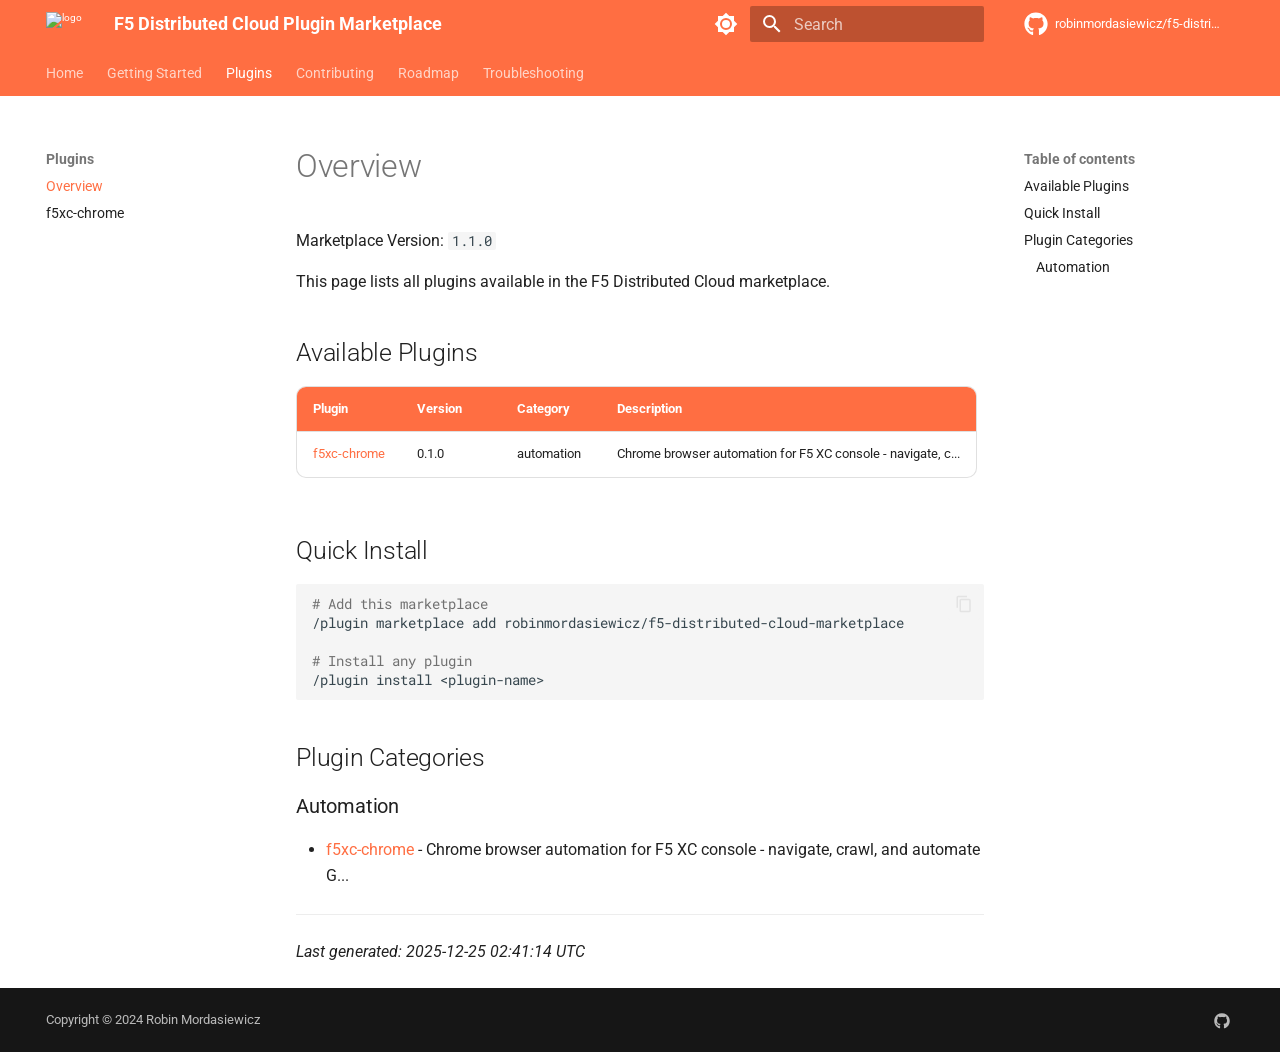
==== commit 00df04f4: "deploy: 2b1eb87e9864d8e3480b9d07b478c76e2f285be1" ====
--- a/plugins/index.html
+++ b/plugins/index.html
@@ -1,6 +1,6 @@
-<!doctype html><html lang=en class=no-js> <head><meta charset=utf-8><meta name=viewport content="width=device-width,initial-scale=1"><meta name=description content="All available plugins in the F5 Distributed Cloud marketplace"><meta name=author content="Robin Mordasiewicz"><link href=https://robinmordasiewicz.github.io/f5-distributed-cloud-marketplace/plugins/ rel=canonical><link href=../getting-started/ rel=prev><link href=f5xc-chrome/ rel=next><link rel=icon href=../assets/favicon.ico><meta name=generator content="mkdocs-1.6.1, mkdocs-material-9.7.1"><title>Plugin Overview - F5 Distributed Cloud Plugin Marketplace</title><link rel=stylesheet href=../assets/stylesheets/main.484c7ddc.min.css><link rel=stylesheet href=../assets/stylesheets/palette.ab4e12ef.min.css><link rel=preconnect href=https://fonts.gstatic.com crossorigin><link rel=stylesheet href="https://fonts.googleapis.com/css?family=Roboto:300,300i,400,400i,700,700i%7CRoboto+Mono:400,400i,700,700i&display=fallback"><style>:root{--md-text-font:"Roboto";--md-code-font:"Roboto Mono"}</style><link rel=stylesheet href=../stylesheets/extra.css><script>__md_scope=new URL("..",location),__md_hash=e=>[...e].reduce(((e,_)=>(e<<5)-e+_.charCodeAt(0)),0),__md_get=(e,_=localStorage,t=__md_scope)=>JSON.parse(_.getItem(t.pathname+"."+e)),__md_set=(e,_,t=localStorage,a=__md_scope)=>{try{t.setItem(a.pathname+"."+e,JSON.stringify(_))}catch(e){}}</script></head> <body dir=ltr data-md-color-scheme=default data-md-color-primary=deep-orange data-md-color-accent=red> <input class=md-toggle data-md-toggle=drawer type=checkbox id=__drawer autocomplete=off> <input class=md-toggle data-md-toggle=search type=checkbox id=__search autocomplete=off> <label class=md-overlay for=__drawer></label> <div data-md-component=skip> <a href=#available-plugins class=md-skip> Skip to content </a> </div> <div data-md-component=announce> </div> <header class=md-header data-md-component=header> <nav class="md-header__inner md-grid" aria-label=Header> <a href=.. title="F5 Distributed Cloud Plugin Marketplace" class="md-header__button md-logo" aria-label="F5 Distributed Cloud Plugin Marketplace" data-md-component=logo> <img src=../assets/logo.png alt=logo> </a> <label class="md-header__button md-icon" for=__drawer> <svg xmlns=http://www.w3.org/2000/svg viewbox="0 0 24 24"><path d="M3 6h18v2H3zm0 5h18v2H3zm0 5h18v2H3z"/></svg> </label> <div class=md-header__title data-md-component=header-title> <div class=md-header__ellipsis> <div class=md-header__topic> <span class=md-ellipsis> F5 Distributed Cloud Plugin Marketplace </span> </div> <div class=md-header__topic data-md-component=header-topic> <span class=md-ellipsis> Plugin Overview </span> </div> </div> </div> <form class=md-header__option data-md-component=palette> <input class=md-option data-md-color-media data-md-color-scheme=default data-md-color-primary=deep-orange data-md-color-accent=red aria-label="Switch to dark mode" type=radio name=__palette id=__palette_0> <label class="md-header__button md-icon" title="Switch to dark mode" for=__palette_1 hidden> <svg xmlns=http://www.w3.org/2000/svg viewbox="0 0 24 24"><path d="M12 8a4 4 0 0 0-4 4 4 4 0 0 0 4 4 4 4 0 0 0 4-4 4 4 0 0 0-4-4m0 10a6 6 0 0 1-6-6 6 6 0 0 1 6-6 6 6 0 0 1 6 6 6 6 0 0 1-6 6m8-9.31V4h-4.69L12 .69 8.69 4H4v4.69L.69 12 4 15.31V20h4.69L12 23.31 15.31 20H20v-4.69L23.31 12z"/></svg> </label> <input class=md-option data-md-color-media data-md-color-scheme=slate data-md-color-primary=deep-orange data-md-color-accent=red aria-label="Switch to light mode" type=radio name=__palette id=__palette_1> <label class="md-header__button md-icon" title="Switch to light mode" for=__palette_0 hidden> <svg xmlns=http://www.w3.org/2000/svg viewbox="0 0 24 24"><path d="M12 18c-.89 0-1.74-.2-2.5-.55C11.56 16.5 13 14.42 13 12s-1.44-4.5-3.5-5.45C10.26 6.2 11.11 6 12 6a6 6 0 0 1 6 6 6 6 0 0 1-6 6m8-9.31V4h-4.69L12 .69 8.69 4H4v4.69L.69 12 4 15.31V20h4.69L12 23.31 15.31 20H20v-4.69L23.31 12z"/></svg> </label> </form> <script>var palette=__md_get("__palette");if(palette&&palette.color){if("(prefers-color-scheme)"===palette.color.media){var media=matchMedia("(prefers-color-scheme: light)"),input=document.querySelector(media.matches?"[data-md-color-media='(prefers-color-scheme: light)']":"[data-md-color-media='(prefers-color-scheme: dark)']");palette.color.media=input.getAttribute("data-md-color-media"),palette.color.scheme=input.getAttribute("data-md-color-scheme"),palette.color.primary=input.getAttribute("data-md-color-primary"),palette.color.accent=input.getAttribute("data-md-color-accent")}for(var[key,value]of Object.entries(palette.color))document.body.setAttribute("data-md-color-"+key,value)}</script> <label class="md-header__button md-icon" for=__search> <svg xmlns=http://www.w3.org/2000/svg viewbox="0 0 24 24"><path d="M9.5 3A6.5 6.5 0 0 1 16 9.5c0 1.61-.59 3.09-1.56 4.23l.27.27h.79l5 5-1.5 1.5-5-5v-.79l-.27-.27A6.52 6.52 0 0 1 9.5 16 6.5 6.5 0 0 1 3 9.5 6.5 6.5 0 0 1 9.5 3m0 2C7 5 5 7 5 9.5S7 14 9.5 14 14 12 14 9.5 12 5 9.5 5"/></svg> </label> <div class=md-search data-md-component=search role=dialog> <label class=md-search__overlay for=__search></label> <div class=md-search__inner role=search> <form class=md-search__form name=search> <input type=text class=md-search__input name=query aria-label=Search placeholder=Search autocapitalize=off autocorrect=off autocomplete=off spellcheck=false data-md-component=search-query required> <label class="md-search__icon md-icon" for=__search> <svg xmlns=http://www.w3.org/2000/svg viewbox="0 0 24 24"><path d="M9.5 3A6.5 6.5 0 0 1 16 9.5c0 1.61-.59 3.09-1.56 4.23l.27.27h.79l5 5-1.5 1.5-5-5v-.79l-.27-.27A6.52 6.52 0 0 1 9.5 16 6.5 6.5 0 0 1 3 9.5 6.5 6.5 0 0 1 9.5 3m0 2C7 5 5 7 5 9.5S7 14 9.5 14 14 12 14 9.5 12 5 9.5 5"/></svg> <svg xmlns=http://www.w3.org/2000/svg viewbox="0 0 24 24"><path d="M20 11v2H8l5.5 5.5-1.42 1.42L4.16 12l7.92-7.92L13.5 5.5 8 11z"/></svg> </label> <nav class=md-search__options aria-label=Search> <button type=reset class="md-search__icon md-icon" title=Clear aria-label=Clear tabindex=-1> <svg xmlns=http://www.w3.org/2000/svg viewbox="0 0 24 24"><path d="M19 6.41 17.59 5 12 10.59 6.41 5 5 6.41 10.59 12 5 17.59 6.41 19 12 13.41 17.59 19 19 17.59 13.41 12z"/></svg> </button> </nav> <div class=md-search__suggest data-md-component=search-suggest></div> </form> <div class=md-search__output> <div class=md-search__scrollwrap tabindex=0 data-md-scrollfix> <div class=md-search-result data-md-component=search-result> <div class=md-search-result__meta> Initializing search </div> <ol class=md-search-result__list role=presentation></ol> </div> </div> </div> </div> </div> <div class=md-header__source> <a href=https://github.com/robinmordasiewicz/f5-distributed-cloud-marketplace title="Go to repository" class=md-source data-md-component=source> <div class="md-source__icon md-icon"> <svg xmlns=http://www.w3.org/2000/svg viewbox="0 0 512 512"><!-- Font Awesome Free 7.1.0 by @fontawesome - https://fontawesome.com License - https://fontawesome.com/license/free (Icons: CC BY 4.0, Fonts: SIL OFL 1.1, Code: MIT License) Copyright 2025 Fonticons, Inc.--><path d="M173.9 397.4c0 2-2.3 3.6-5.2 3.6-3.3.3-5.6-1.3-5.6-3.6 0-2 2.3-3.6 5.2-3.6 3-.3 5.6 1.3 5.6 3.6m-31.1-4.5c-.7 2 1.3 4.3 4.3 4.9 2.6 1 5.6 0 6.2-2s-1.3-4.3-4.3-5.2c-2.6-.7-5.5.3-6.2 2.3m44.2-1.7c-2.9.7-4.9 2.6-4.6 4.9.3 2 2.9 3.3 5.9 2.6 2.9-.7 4.9-2.6 4.6-4.6-.3-1.9-3-3.2-5.9-2.9M252.8 8C114.1 8 8 113.3 8 252c0 110.9 69.8 205.8 169.5 239.2 12.8 2.3 17.3-5.6 17.3-12.1 0-6.2-.3-40.4-.3-61.4 0 0-70 15-84.7-29.8 0 0-11.4-29.1-27.8-36.6 0 0-22.9-15.7 1.6-15.4 0 0 24.9 2 38.6 25.8 21.9 38.6 58.6 27.5 72.9 20.9 2.3-16 8.8-27.1 16-33.7-55.9-6.2-112.3-14.3-112.3-110.5 0-27.5 7.6-41.3 23.6-58.9-2.6-6.5-11.1-33.3 2.6-67.9 20.9-6.5 69 27 69 27 20-5.6 41.5-8.5 62.8-8.5s42.8 2.9 62.8 8.5c0 0 48.1-33.6 69-27 13.7 34.7 5.2 61.4 2.6 67.9 16 17.7 25.8 31.5 25.8 58.9 0 96.5-58.9 104.2-114.8 110.5 9.2 7.9 17 22.9 17 46.4 0 33.7-.3 75.4-.3 83.6 0 6.5 4.6 14.4 17.3 12.1C436.2 457.8 504 362.9 504 252 504 113.3 391.5 8 252.8 8M105.2 352.9c-1.3 1-1 3.3.7 5.2 1.6 1.6 3.9 2.3 5.2 1 1.3-1 1-3.3-.7-5.2-1.6-1.6-3.9-2.3-5.2-1m-10.8-8.1c-.7 1.3.3 2.9 2.3 3.9 1.6 1 3.6.7 4.3-.7.7-1.3-.3-2.9-2.3-3.9-2-.6-3.6-.3-4.3.7m32.4 35.6c-1.6 1.3-1 4.3 1.3 6.2 2.3 2.3 5.2 2.6 6.5 1 1.3-1.3.7-4.3-1.3-6.2-2.2-2.3-5.2-2.6-6.5-1m-11.4-14.7c-1.6 1-1.6 3.6 0 5.9s4.3 3.3 5.6 2.3c1.6-1.3 1.6-3.9 0-6.2-1.4-2.3-4-3.3-5.6-2"/></svg> </div> <div class=md-source__repository> robinmordasiewicz/f5-distributed-cloud-marketplace </div> </a> </div> </nav> </header> <div class=md-container data-md-component=container> <nav class=md-tabs aria-label=Tabs data-md-component=tabs> <div class=md-grid> <ul class=md-tabs__list> <li class=md-tabs__item> <a href=.. class=md-tabs__link> Home </a> </li> <li class=md-tabs__item> <a href=../getting-started/ class=md-tabs__link> Getting Started </a> </li> <li class="md-tabs__item md-tabs__item--active"> <a href=./ class=md-tabs__link> Plugins </a> </li> <li class=md-tabs__item> <a href=../contributing/ class=md-tabs__link> Contributing </a> </li> <li class=md-tabs__item> <a href=../roadmap/ class=md-tabs__link> Roadmap </a> </li> <li class=md-tabs__item> <a href=../troubleshooting/ class=md-tabs__link> Troubleshooting </a> </li> </ul> </div> </nav> <main class=md-main data-md-component=main> <div class="md-main__inner md-grid"> <div class="md-sidebar md-sidebar--primary" data-md-component=sidebar data-md-type=navigation> <div class=md-sidebar__scrollwrap> <div class=md-sidebar__inner> <nav class="md-nav md-nav--primary md-nav--lifted" aria-label=Navigation data-md-level=0> <label class=md-nav__title for=__drawer> <a href=.. title="F5 Distributed Cloud Plugin Marketplace" class="md-nav__button md-logo" aria-label="F5 Distributed Cloud Plugin Marketplace" data-md-component=logo> <img src=../assets/logo.png alt=logo> </a> F5 Distributed Cloud Plugin Marketplace </label> <div class=md-nav__source> <a href=https://github.com/robinmordasiewicz/f5-distributed-cloud-marketplace title="Go to repository" class=md-source data-md-component=source> <div class="md-source__icon md-icon"> <svg xmlns=http://www.w3.org/2000/svg viewbox="0 0 512 512"><!-- Font Awesome Free 7.1.0 by @fontawesome - https://fontawesome.com License - https://fontawesome.com/license/free (Icons: CC BY 4.0, Fonts: SIL OFL 1.1, Code: MIT License) Copyright 2025 Fonticons, Inc.--><path d="M173.9 397.4c0 2-2.3 3.6-5.2 3.6-3.3.3-5.6-1.3-5.6-3.6 0-2 2.3-3.6 5.2-3.6 3-.3 5.6 1.3 5.6 3.6m-31.1-4.5c-.7 2 1.3 4.3 4.3 4.9 2.6 1 5.6 0 6.2-2s-1.3-4.3-4.3-5.2c-2.6-.7-5.5.3-6.2 2.3m44.2-1.7c-2.9.7-4.9 2.6-4.6 4.9.3 2 2.9 3.3 5.9 2.6 2.9-.7 4.9-2.6 4.6-4.6-.3-1.9-3-3.2-5.9-2.9M252.8 8C114.1 8 8 113.3 8 252c0 110.9 69.8 205.8 169.5 239.2 12.8 2.3 17.3-5.6 17.3-12.1 0-6.2-.3-40.4-.3-61.4 0 0-70 15-84.7-29.8 0 0-11.4-29.1-27.8-36.6 0 0-22.9-15.7 1.6-15.4 0 0 24.9 2 38.6 25.8 21.9 38.6 58.6 27.5 72.9 20.9 2.3-16 8.8-27.1 16-33.7-55.9-6.2-112.3-14.3-112.3-110.5 0-27.5 7.6-41.3 23.6-58.9-2.6-6.5-11.1-33.3 2.6-67.9 20.9-6.5 69 27 69 27 20-5.6 41.5-8.5 62.8-8.5s42.8 2.9 62.8 8.5c0 0 48.1-33.6 69-27 13.7 34.7 5.2 61.4 2.6 67.9 16 17.7 25.8 31.5 25.8 58.9 0 96.5-58.9 104.2-114.8 110.5 9.2 7.9 17 22.9 17 46.4 0 33.7-.3 75.4-.3 83.6 0 6.5 4.6 14.4 17.3 12.1C436.2 457.8 504 362.9 504 252 504 113.3 391.5 8 252.8 8M105.2 352.9c-1.3 1-1 3.3.7 5.2 1.6 1.6 3.9 2.3 5.2 1 1.3-1 1-3.3-.7-5.2-1.6-1.6-3.9-2.3-5.2-1m-10.8-8.1c-.7 1.3.3 2.9 2.3 3.9 1.6 1 3.6.7 4.3-.7.7-1.3-.3-2.9-2.3-3.9-2-.6-3.6-.3-4.3.7m32.4 35.6c-1.6 1.3-1 4.3 1.3 6.2 2.3 2.3 5.2 2.6 6.5 1 1.3-1.3.7-4.3-1.3-6.2-2.2-2.3-5.2-2.6-6.5-1m-11.4-14.7c-1.6 1-1.6 3.6 0 5.9s4.3 3.3 5.6 2.3c1.6-1.3 1.6-3.9 0-6.2-1.4-2.3-4-3.3-5.6-2"/></svg> </div> <div class=md-source__repository> robinmordasiewicz/f5-distributed-cloud-marketplace </div> </a> </div> <ul class=md-nav__list data-md-scrollfix> <li class=md-nav__item> <a href=.. class=md-nav__link> <span class=md-ellipsis> Home </span> </a> </li> <li class=md-nav__item> <a href=../getting-started/ class=md-nav__link> <span class=md-ellipsis> Getting Started </span> </a> </li> <li class="md-nav__item md-nav__item--active md-nav__item--section md-nav__item--nested"> <input class="md-nav__toggle md-toggle " type=checkbox id=__nav_3 checked> <label class=md-nav__link for=__nav_3 id=__nav_3_label tabindex> <span class=md-ellipsis> Plugins </span> <span class="md-nav__icon md-icon"></span> </label> <nav class=md-nav data-md-level=1 aria-labelledby=__nav_3_label aria-expanded=true> <label class=md-nav__title for=__nav_3> <span class="md-nav__icon md-icon"></span> Plugins </label> <ul class=md-nav__list data-md-scrollfix> <li class="md-nav__item md-nav__item--active"> <input class="md-nav__toggle md-toggle" type=checkbox id=__toc> <label class="md-nav__link md-nav__link--active" for=__toc> <span class=md-ellipsis> Overview </span> <span class="md-nav__icon md-icon"></span> </label> <a href=./ class="md-nav__link md-nav__link--active"> <span class=md-ellipsis> Overview </span> </a> <nav class="md-nav md-nav--secondary" aria-label="Table of contents"> <label class=md-nav__title for=__toc> <span class="md-nav__icon md-icon"></span> Table of contents </label> <ul class=md-nav__list data-md-component=toc data-md-scrollfix> <li class=md-nav__item> <a href=#available-plugins class=md-nav__link> <span class=md-ellipsis> Available Plugins </span> </a> </li> <li class=md-nav__item> <a href=#quick-install class=md-nav__link> <span class=md-ellipsis> Quick Install </span> </a> </li> <li class=md-nav__item> <a href=#plugin-categories class=md-nav__link> <span class=md-ellipsis> Plugin Categories </span> </a> <nav class=md-nav aria-label="Plugin Categories"> <ul class=md-nav__list> <li class=md-nav__item> <a href=#automation class=md-nav__link> <span class=md-ellipsis> Automation </span> </a> </li> </ul> </nav> </li> </ul> </nav> </li> <li class=md-nav__item> <a href=f5xc-chrome/ class=md-nav__link> <span class=md-ellipsis> f5xc-chrome </span> </a> </li> </ul> </nav> </li> <li class=md-nav__item> <a href=../contributing/ class=md-nav__link> <span class=md-ellipsis> Contributing </span> </a> </li> <li class=md-nav__item> <a href=../roadmap/ class=md-nav__link> <span class=md-ellipsis> Roadmap </span> </a> </li> <li class=md-nav__item> <a href=../troubleshooting/ class=md-nav__link> <span class=md-ellipsis> Troubleshooting </span> </a> </li> </ul> </nav> </div> </div> </div> <div class="md-sidebar md-sidebar--secondary" data-md-component=sidebar data-md-type=toc> <div class=md-sidebar__scrollwrap> <div class=md-sidebar__inner> <nav class="md-nav md-nav--secondary" aria-label="Table of contents"> <label class=md-nav__title for=__toc> <span class="md-nav__icon md-icon"></span> Table of contents </label> <ul class=md-nav__list data-md-component=toc data-md-scrollfix> <li class=md-nav__item> <a href=#available-plugins class=md-nav__link> <span class=md-ellipsis> Available Plugins </span> </a> </li> <li class=md-nav__item> <a href=#quick-install class=md-nav__link> <span class=md-ellipsis> Quick Install </span> </a> </li> <li class=md-nav__item> <a href=#plugin-categories class=md-nav__link> <span class=md-ellipsis> Plugin Categories </span> </a> <nav class=md-nav aria-label="Plugin Categories"> <ul class=md-nav__list> <li class=md-nav__item> <a href=#automation class=md-nav__link> <span class=md-ellipsis> Automation </span> </a> </li> </ul> </nav> </li> </ul> </nav> </div> </div> </div> <div class=md-content data-md-component=content> <article class="md-content__inner md-typeset"> <h1>Overview</h1> <p>Marketplace Version: <code>0.1.0</code></p> <p>This page lists all plugins available in the F5 Distributed Cloud marketplace.</p> <h2 id=available-plugins>Available Plugins<a class=headerlink href=#available-plugins title="Permanent link">&para;</a></h2> <table> <thead> <tr> <th>Plugin</th> <th>Version</th> <th>Category</th> <th>Description</th> </tr> </thead> <tbody> <tr> <td><a href=f5xc-chrome/ >f5xc-chrome</a></td> <td>0.1.0</td> <td>automation</td> <td>Chrome browser automation for F5 XC console - navigate, c...</td> </tr> </tbody> </table> <h2 id=quick-install>Quick Install<a class=headerlink href=#quick-install title="Permanent link">&para;</a></h2> <div class="language-bash highlight"><pre><span></span><code><span id=__span-0-1><a id=__codelineno-0-1 name=__codelineno-0-1 href=#__codelineno-0-1></a><span class=c1># Add this marketplace</span>
+<!doctype html><html lang=en class=no-js> <head><meta charset=utf-8><meta name=viewport content="width=device-width,initial-scale=1"><meta name=description content="All available plugins in the F5 Distributed Cloud marketplace"><meta name=author content="Robin Mordasiewicz"><link href=https://robinmordasiewicz.github.io/f5-distributed-cloud-marketplace/plugins/ rel=canonical><link href=../getting-started/ rel=prev><link href=f5xc-chrome/ rel=next><link rel=icon href=../assets/favicon.ico><meta name=generator content="mkdocs-1.6.1, mkdocs-material-9.7.1"><title>Plugin Overview - F5 Distributed Cloud Plugin Marketplace</title><link rel=stylesheet href=../assets/stylesheets/main.484c7ddc.min.css><link rel=stylesheet href=../assets/stylesheets/palette.ab4e12ef.min.css><link rel=preconnect href=https://fonts.gstatic.com crossorigin><link rel=stylesheet href="https://fonts.googleapis.com/css?family=Roboto:300,300i,400,400i,700,700i%7CRoboto+Mono:400,400i,700,700i&display=fallback"><style>:root{--md-text-font:"Roboto";--md-code-font:"Roboto Mono"}</style><link rel=stylesheet href=../stylesheets/extra.css><script>__md_scope=new URL("..",location),__md_hash=e=>[...e].reduce(((e,_)=>(e<<5)-e+_.charCodeAt(0)),0),__md_get=(e,_=localStorage,t=__md_scope)=>JSON.parse(_.getItem(t.pathname+"."+e)),__md_set=(e,_,t=localStorage,a=__md_scope)=>{try{t.setItem(a.pathname+"."+e,JSON.stringify(_))}catch(e){}}</script></head> <body dir=ltr data-md-color-scheme=default data-md-color-primary=deep-orange data-md-color-accent=red> <input class=md-toggle data-md-toggle=drawer type=checkbox id=__drawer autocomplete=off> <input class=md-toggle data-md-toggle=search type=checkbox id=__search autocomplete=off> <label class=md-overlay for=__drawer></label> <div data-md-component=skip> <a href=#available-plugins class=md-skip> Skip to content </a> </div> <div data-md-component=announce> </div> <header class=md-header data-md-component=header> <nav class="md-header__inner md-grid" aria-label=Header> <a href=.. title="F5 Distributed Cloud Plugin Marketplace" class="md-header__button md-logo" aria-label="F5 Distributed Cloud Plugin Marketplace" data-md-component=logo> <img src=../assets/logo.png alt=logo> </a> <label class="md-header__button md-icon" for=__drawer> <svg xmlns=http://www.w3.org/2000/svg viewbox="0 0 24 24"><path d="M3 6h18v2H3zm0 5h18v2H3zm0 5h18v2H3z"/></svg> </label> <div class=md-header__title data-md-component=header-title> <div class=md-header__ellipsis> <div class=md-header__topic> <span class=md-ellipsis> F5 Distributed Cloud Plugin Marketplace </span> </div> <div class=md-header__topic data-md-component=header-topic> <span class=md-ellipsis> Plugin Overview </span> </div> </div> </div> <form class=md-header__option data-md-component=palette> <input class=md-option data-md-color-media data-md-color-scheme=default data-md-color-primary=deep-orange data-md-color-accent=red aria-label="Switch to dark mode" type=radio name=__palette id=__palette_0> <label class="md-header__button md-icon" title="Switch to dark mode" for=__palette_1 hidden> <svg xmlns=http://www.w3.org/2000/svg viewbox="0 0 24 24"><path d="M12 8a4 4 0 0 0-4 4 4 4 0 0 0 4 4 4 4 0 0 0 4-4 4 4 0 0 0-4-4m0 10a6 6 0 0 1-6-6 6 6 0 0 1 6-6 6 6 0 0 1 6 6 6 6 0 0 1-6 6m8-9.31V4h-4.69L12 .69 8.69 4H4v4.69L.69 12 4 15.31V20h4.69L12 23.31 15.31 20H20v-4.69L23.31 12z"/></svg> </label> <input class=md-option data-md-color-media data-md-color-scheme=slate data-md-color-primary=deep-orange data-md-color-accent=red aria-label="Switch to light mode" type=radio name=__palette id=__palette_1> <label class="md-header__button md-icon" title="Switch to light mode" for=__palette_0 hidden> <svg xmlns=http://www.w3.org/2000/svg viewbox="0 0 24 24"><path d="M12 18c-.89 0-1.74-.2-2.5-.55C11.56 16.5 13 14.42 13 12s-1.44-4.5-3.5-5.45C10.26 6.2 11.11 6 12 6a6 6 0 0 1 6 6 6 6 0 0 1-6 6m8-9.31V4h-4.69L12 .69 8.69 4H4v4.69L.69 12 4 15.31V20h4.69L12 23.31 15.31 20H20v-4.69L23.31 12z"/></svg> </label> </form> <script>var palette=__md_get("__palette");if(palette&&palette.color){if("(prefers-color-scheme)"===palette.color.media){var media=matchMedia("(prefers-color-scheme: light)"),input=document.querySelector(media.matches?"[data-md-color-media='(prefers-color-scheme: light)']":"[data-md-color-media='(prefers-color-scheme: dark)']");palette.color.media=input.getAttribute("data-md-color-media"),palette.color.scheme=input.getAttribute("data-md-color-scheme"),palette.color.primary=input.getAttribute("data-md-color-primary"),palette.color.accent=input.getAttribute("data-md-color-accent")}for(var[key,value]of Object.entries(palette.color))document.body.setAttribute("data-md-color-"+key,value)}</script> <label class="md-header__button md-icon" for=__search> <svg xmlns=http://www.w3.org/2000/svg viewbox="0 0 24 24"><path d="M9.5 3A6.5 6.5 0 0 1 16 9.5c0 1.61-.59 3.09-1.56 4.23l.27.27h.79l5 5-1.5 1.5-5-5v-.79l-.27-.27A6.52 6.52 0 0 1 9.5 16 6.5 6.5 0 0 1 3 9.5 6.5 6.5 0 0 1 9.5 3m0 2C7 5 5 7 5 9.5S7 14 9.5 14 14 12 14 9.5 12 5 9.5 5"/></svg> </label> <div class=md-search data-md-component=search role=dialog> <label class=md-search__overlay for=__search></label> <div class=md-search__inner role=search> <form class=md-search__form name=search> <input type=text class=md-search__input name=query aria-label=Search placeholder=Search autocapitalize=off autocorrect=off autocomplete=off spellcheck=false data-md-component=search-query required> <label class="md-search__icon md-icon" for=__search> <svg xmlns=http://www.w3.org/2000/svg viewbox="0 0 24 24"><path d="M9.5 3A6.5 6.5 0 0 1 16 9.5c0 1.61-.59 3.09-1.56 4.23l.27.27h.79l5 5-1.5 1.5-5-5v-.79l-.27-.27A6.52 6.52 0 0 1 9.5 16 6.5 6.5 0 0 1 3 9.5 6.5 6.5 0 0 1 9.5 3m0 2C7 5 5 7 5 9.5S7 14 9.5 14 14 12 14 9.5 12 5 9.5 5"/></svg> <svg xmlns=http://www.w3.org/2000/svg viewbox="0 0 24 24"><path d="M20 11v2H8l5.5 5.5-1.42 1.42L4.16 12l7.92-7.92L13.5 5.5 8 11z"/></svg> </label> <nav class=md-search__options aria-label=Search> <button type=reset class="md-search__icon md-icon" title=Clear aria-label=Clear tabindex=-1> <svg xmlns=http://www.w3.org/2000/svg viewbox="0 0 24 24"><path d="M19 6.41 17.59 5 12 10.59 6.41 5 5 6.41 10.59 12 5 17.59 6.41 19 12 13.41 17.59 19 19 17.59 13.41 12z"/></svg> </button> </nav> <div class=md-search__suggest data-md-component=search-suggest></div> </form> <div class=md-search__output> <div class=md-search__scrollwrap tabindex=0 data-md-scrollfix> <div class=md-search-result data-md-component=search-result> <div class=md-search-result__meta> Initializing search </div> <ol class=md-search-result__list role=presentation></ol> </div> </div> </div> </div> </div> <div class=md-header__source> <a href=https://github.com/robinmordasiewicz/f5-distributed-cloud-marketplace title="Go to repository" class=md-source data-md-component=source> <div class="md-source__icon md-icon"> <svg xmlns=http://www.w3.org/2000/svg viewbox="0 0 512 512"><!-- Font Awesome Free 7.1.0 by @fontawesome - https://fontawesome.com License - https://fontawesome.com/license/free (Icons: CC BY 4.0, Fonts: SIL OFL 1.1, Code: MIT License) Copyright 2025 Fonticons, Inc.--><path d="M173.9 397.4c0 2-2.3 3.6-5.2 3.6-3.3.3-5.6-1.3-5.6-3.6 0-2 2.3-3.6 5.2-3.6 3-.3 5.6 1.3 5.6 3.6m-31.1-4.5c-.7 2 1.3 4.3 4.3 4.9 2.6 1 5.6 0 6.2-2s-1.3-4.3-4.3-5.2c-2.6-.7-5.5.3-6.2 2.3m44.2-1.7c-2.9.7-4.9 2.6-4.6 4.9.3 2 2.9 3.3 5.9 2.6 2.9-.7 4.9-2.6 4.6-4.6-.3-1.9-3-3.2-5.9-2.9M252.8 8C114.1 8 8 113.3 8 252c0 110.9 69.8 205.8 169.5 239.2 12.8 2.3 17.3-5.6 17.3-12.1 0-6.2-.3-40.4-.3-61.4 0 0-70 15-84.7-29.8 0 0-11.4-29.1-27.8-36.6 0 0-22.9-15.7 1.6-15.4 0 0 24.9 2 38.6 25.8 21.9 38.6 58.6 27.5 72.9 20.9 2.3-16 8.8-27.1 16-33.7-55.9-6.2-112.3-14.3-112.3-110.5 0-27.5 7.6-41.3 23.6-58.9-2.6-6.5-11.1-33.3 2.6-67.9 20.9-6.5 69 27 69 27 20-5.6 41.5-8.5 62.8-8.5s42.8 2.9 62.8 8.5c0 0 48.1-33.6 69-27 13.7 34.7 5.2 61.4 2.6 67.9 16 17.7 25.8 31.5 25.8 58.9 0 96.5-58.9 104.2-114.8 110.5 9.2 7.9 17 22.9 17 46.4 0 33.7-.3 75.4-.3 83.6 0 6.5 4.6 14.4 17.3 12.1C436.2 457.8 504 362.9 504 252 504 113.3 391.5 8 252.8 8M105.2 352.9c-1.3 1-1 3.3.7 5.2 1.6 1.6 3.9 2.3 5.2 1 1.3-1 1-3.3-.7-5.2-1.6-1.6-3.9-2.3-5.2-1m-10.8-8.1c-.7 1.3.3 2.9 2.3 3.9 1.6 1 3.6.7 4.3-.7.7-1.3-.3-2.9-2.3-3.9-2-.6-3.6-.3-4.3.7m32.4 35.6c-1.6 1.3-1 4.3 1.3 6.2 2.3 2.3 5.2 2.6 6.5 1 1.3-1.3.7-4.3-1.3-6.2-2.2-2.3-5.2-2.6-6.5-1m-11.4-14.7c-1.6 1-1.6 3.6 0 5.9s4.3 3.3 5.6 2.3c1.6-1.3 1.6-3.9 0-6.2-1.4-2.3-4-3.3-5.6-2"/></svg> </div> <div class=md-source__repository> robinmordasiewicz/f5-distributed-cloud-marketplace </div> </a> </div> </nav> </header> <div class=md-container data-md-component=container> <nav class=md-tabs aria-label=Tabs data-md-component=tabs> <div class=md-grid> <ul class=md-tabs__list> <li class=md-tabs__item> <a href=.. class=md-tabs__link> Home </a> </li> <li class=md-tabs__item> <a href=../getting-started/ class=md-tabs__link> Getting Started </a> </li> <li class="md-tabs__item md-tabs__item--active"> <a href=./ class=md-tabs__link> Plugins </a> </li> <li class=md-tabs__item> <a href=../contributing/ class=md-tabs__link> Contributing </a> </li> <li class=md-tabs__item> <a href=../roadmap/ class=md-tabs__link> Roadmap </a> </li> <li class=md-tabs__item> <a href=../troubleshooting/ class=md-tabs__link> Troubleshooting </a> </li> </ul> </div> </nav> <main class=md-main data-md-component=main> <div class="md-main__inner md-grid"> <div class="md-sidebar md-sidebar--primary" data-md-component=sidebar data-md-type=navigation> <div class=md-sidebar__scrollwrap> <div class=md-sidebar__inner> <nav class="md-nav md-nav--primary md-nav--lifted" aria-label=Navigation data-md-level=0> <label class=md-nav__title for=__drawer> <a href=.. title="F5 Distributed Cloud Plugin Marketplace" class="md-nav__button md-logo" aria-label="F5 Distributed Cloud Plugin Marketplace" data-md-component=logo> <img src=../assets/logo.png alt=logo> </a> F5 Distributed Cloud Plugin Marketplace </label> <div class=md-nav__source> <a href=https://github.com/robinmordasiewicz/f5-distributed-cloud-marketplace title="Go to repository" class=md-source data-md-component=source> <div class="md-source__icon md-icon"> <svg xmlns=http://www.w3.org/2000/svg viewbox="0 0 512 512"><!-- Font Awesome Free 7.1.0 by @fontawesome - https://fontawesome.com License - https://fontawesome.com/license/free (Icons: CC BY 4.0, Fonts: SIL OFL 1.1, Code: MIT License) Copyright 2025 Fonticons, Inc.--><path d="M173.9 397.4c0 2-2.3 3.6-5.2 3.6-3.3.3-5.6-1.3-5.6-3.6 0-2 2.3-3.6 5.2-3.6 3-.3 5.6 1.3 5.6 3.6m-31.1-4.5c-.7 2 1.3 4.3 4.3 4.9 2.6 1 5.6 0 6.2-2s-1.3-4.3-4.3-5.2c-2.6-.7-5.5.3-6.2 2.3m44.2-1.7c-2.9.7-4.9 2.6-4.6 4.9.3 2 2.9 3.3 5.9 2.6 2.9-.7 4.9-2.6 4.6-4.6-.3-1.9-3-3.2-5.9-2.9M252.8 8C114.1 8 8 113.3 8 252c0 110.9 69.8 205.8 169.5 239.2 12.8 2.3 17.3-5.6 17.3-12.1 0-6.2-.3-40.4-.3-61.4 0 0-70 15-84.7-29.8 0 0-11.4-29.1-27.8-36.6 0 0-22.9-15.7 1.6-15.4 0 0 24.9 2 38.6 25.8 21.9 38.6 58.6 27.5 72.9 20.9 2.3-16 8.8-27.1 16-33.7-55.9-6.2-112.3-14.3-112.3-110.5 0-27.5 7.6-41.3 23.6-58.9-2.6-6.5-11.1-33.3 2.6-67.9 20.9-6.5 69 27 69 27 20-5.6 41.5-8.5 62.8-8.5s42.8 2.9 62.8 8.5c0 0 48.1-33.6 69-27 13.7 34.7 5.2 61.4 2.6 67.9 16 17.7 25.8 31.5 25.8 58.9 0 96.5-58.9 104.2-114.8 110.5 9.2 7.9 17 22.9 17 46.4 0 33.7-.3 75.4-.3 83.6 0 6.5 4.6 14.4 17.3 12.1C436.2 457.8 504 362.9 504 252 504 113.3 391.5 8 252.8 8M105.2 352.9c-1.3 1-1 3.3.7 5.2 1.6 1.6 3.9 2.3 5.2 1 1.3-1 1-3.3-.7-5.2-1.6-1.6-3.9-2.3-5.2-1m-10.8-8.1c-.7 1.3.3 2.9 2.3 3.9 1.6 1 3.6.7 4.3-.7.7-1.3-.3-2.9-2.3-3.9-2-.6-3.6-.3-4.3.7m32.4 35.6c-1.6 1.3-1 4.3 1.3 6.2 2.3 2.3 5.2 2.6 6.5 1 1.3-1.3.7-4.3-1.3-6.2-2.2-2.3-5.2-2.6-6.5-1m-11.4-14.7c-1.6 1-1.6 3.6 0 5.9s4.3 3.3 5.6 2.3c1.6-1.3 1.6-3.9 0-6.2-1.4-2.3-4-3.3-5.6-2"/></svg> </div> <div class=md-source__repository> robinmordasiewicz/f5-distributed-cloud-marketplace </div> </a> </div> <ul class=md-nav__list data-md-scrollfix> <li class=md-nav__item> <a href=.. class=md-nav__link> <span class=md-ellipsis> Home </span> </a> </li> <li class=md-nav__item> <a href=../getting-started/ class=md-nav__link> <span class=md-ellipsis> Getting Started </span> </a> </li> <li class="md-nav__item md-nav__item--active md-nav__item--section md-nav__item--nested"> <input class="md-nav__toggle md-toggle " type=checkbox id=__nav_3 checked> <label class=md-nav__link for=__nav_3 id=__nav_3_label tabindex> <span class=md-ellipsis> Plugins </span> <span class="md-nav__icon md-icon"></span> </label> <nav class=md-nav data-md-level=1 aria-labelledby=__nav_3_label aria-expanded=true> <label class=md-nav__title for=__nav_3> <span class="md-nav__icon md-icon"></span> Plugins </label> <ul class=md-nav__list data-md-scrollfix> <li class="md-nav__item md-nav__item--active"> <input class="md-nav__toggle md-toggle" type=checkbox id=__toc> <label class="md-nav__link md-nav__link--active" for=__toc> <span class=md-ellipsis> Overview </span> <span class="md-nav__icon md-icon"></span> </label> <a href=./ class="md-nav__link md-nav__link--active"> <span class=md-ellipsis> Overview </span> </a> <nav class="md-nav md-nav--secondary" aria-label="Table of contents"> <label class=md-nav__title for=__toc> <span class="md-nav__icon md-icon"></span> Table of contents </label> <ul class=md-nav__list data-md-component=toc data-md-scrollfix> <li class=md-nav__item> <a href=#available-plugins class=md-nav__link> <span class=md-ellipsis> Available Plugins </span> </a> </li> <li class=md-nav__item> <a href=#quick-install class=md-nav__link> <span class=md-ellipsis> Quick Install </span> </a> </li> <li class=md-nav__item> <a href=#plugin-categories class=md-nav__link> <span class=md-ellipsis> Plugin Categories </span> </a> <nav class=md-nav aria-label="Plugin Categories"> <ul class=md-nav__list> <li class=md-nav__item> <a href=#automation class=md-nav__link> <span class=md-ellipsis> Automation </span> </a> </li> </ul> </nav> </li> </ul> </nav> </li> <li class=md-nav__item> <a href=f5xc-chrome/ class=md-nav__link> <span class=md-ellipsis> f5xc-chrome </span> </a> </li> </ul> </nav> </li> <li class=md-nav__item> <a href=../contributing/ class=md-nav__link> <span class=md-ellipsis> Contributing </span> </a> </li> <li class=md-nav__item> <a href=../roadmap/ class=md-nav__link> <span class=md-ellipsis> Roadmap </span> </a> </li> <li class=md-nav__item> <a href=../troubleshooting/ class=md-nav__link> <span class=md-ellipsis> Troubleshooting </span> </a> </li> </ul> </nav> </div> </div> </div> <div class="md-sidebar md-sidebar--secondary" data-md-component=sidebar data-md-type=toc> <div class=md-sidebar__scrollwrap> <div class=md-sidebar__inner> <nav class="md-nav md-nav--secondary" aria-label="Table of contents"> <label class=md-nav__title for=__toc> <span class="md-nav__icon md-icon"></span> Table of contents </label> <ul class=md-nav__list data-md-component=toc data-md-scrollfix> <li class=md-nav__item> <a href=#available-plugins class=md-nav__link> <span class=md-ellipsis> Available Plugins </span> </a> </li> <li class=md-nav__item> <a href=#quick-install class=md-nav__link> <span class=md-ellipsis> Quick Install </span> </a> </li> <li class=md-nav__item> <a href=#plugin-categories class=md-nav__link> <span class=md-ellipsis> Plugin Categories </span> </a> <nav class=md-nav aria-label="Plugin Categories"> <ul class=md-nav__list> <li class=md-nav__item> <a href=#automation class=md-nav__link> <span class=md-ellipsis> Automation </span> </a> </li> </ul> </nav> </li> </ul> </nav> </div> </div> </div> <div class=md-content data-md-component=content> <article class="md-content__inner md-typeset"> <h1>Overview</h1> <p>Marketplace Version: <code>1.1.0</code></p> <p>This page lists all plugins available in the F5 Distributed Cloud marketplace.</p> <h2 id=available-plugins>Available Plugins<a class=headerlink href=#available-plugins title="Permanent link">&para;</a></h2> <table> <thead> <tr> <th>Plugin</th> <th>Version</th> <th>Category</th> <th>Description</th> </tr> </thead> <tbody> <tr> <td><a href=f5xc-chrome/ >f5xc-chrome</a></td> <td>0.1.0</td> <td>automation</td> <td>Chrome browser automation for F5 XC console - navigate, c...</td> </tr> </tbody> </table> <h2 id=quick-install>Quick Install<a class=headerlink href=#quick-install title="Permanent link">&para;</a></h2> <div class="language-bash highlight"><pre><span></span><code><span id=__span-0-1><a id=__codelineno-0-1 name=__codelineno-0-1 href=#__codelineno-0-1></a><span class=c1># Add this marketplace</span>
 </span><span id=__span-0-2><a id=__codelineno-0-2 name=__codelineno-0-2 href=#__codelineno-0-2></a>/plugin<span class=w> </span>marketplace<span class=w> </span>add<span class=w> </span>robinmordasiewicz/f5-distributed-cloud-marketplace
 </span><span id=__span-0-3><a id=__codelineno-0-3 name=__codelineno-0-3 href=#__codelineno-0-3></a>
 </span><span id=__span-0-4><a id=__codelineno-0-4 name=__codelineno-0-4 href=#__codelineno-0-4></a><span class=c1># Install any plugin</span>
 </span><span id=__span-0-5><a id=__codelineno-0-5 name=__codelineno-0-5 href=#__codelineno-0-5></a>/plugin<span class=w> </span>install<span class=w> </span>&lt;plugin-name&gt;
-</span></code></pre></div> <h2 id=plugin-categories>Plugin Categories<a class=headerlink href=#plugin-categories title="Permanent link">&para;</a></h2> <h3 id=automation>Automation<a class=headerlink href=#automation title="Permanent link">&para;</a></h3> <ul> <li><a href=f5xc-chrome/ >f5xc-chrome</a> - Chrome browser automation for F5 XC console - navigate, crawl, and automate G...</li> </ul> <hr> <p><em>Last generated: 2025-12-25 02:15:38 UTC</em></p> </article> </div> <script>var target=document.getElementById(location.hash.slice(1));target&&target.name&&(target.checked=target.name.startsWith("__tabbed_"))</script> </div> <button type=button class="md-top md-icon" data-md-component=top hidden> <svg xmlns=http://www.w3.org/2000/svg viewbox="0 0 24 24"><path d="M13 20h-2V8l-5.5 5.5-1.42-1.42L12 4.16l7.92 7.92-1.42 1.42L13 8z"/></svg> Back to top </button> </main> <footer class=md-footer> <div class="md-footer-meta md-typeset"> <div class="md-footer-meta__inner md-grid"> <div class=md-copyright> <div class=md-copyright__highlight> Copyright &copy; 2024 Robin Mordasiewicz </div> </div> <div class=md-social> <a href=https://github.com/robinmordasiewicz target=_blank rel=noopener title="Robin Mordasiewicz on GitHub" class=md-social__link> <svg xmlns=http://www.w3.org/2000/svg viewbox="0 0 512 512"><!-- Font Awesome Free 7.1.0 by @fontawesome - https://fontawesome.com License - https://fontawesome.com/license/free (Icons: CC BY 4.0, Fonts: SIL OFL 1.1, Code: MIT License) Copyright 2025 Fonticons, Inc.--><path d="M173.9 397.4c0 2-2.3 3.6-5.2 3.6-3.3.3-5.6-1.3-5.6-3.6 0-2 2.3-3.6 5.2-3.6 3-.3 5.6 1.3 5.6 3.6m-31.1-4.5c-.7 2 1.3 4.3 4.3 4.9 2.6 1 5.6 0 6.2-2s-1.3-4.3-4.3-5.2c-2.6-.7-5.5.3-6.2 2.3m44.2-1.7c-2.9.7-4.9 2.6-4.6 4.9.3 2 2.9 3.3 5.9 2.6 2.9-.7 4.9-2.6 4.6-4.6-.3-1.9-3-3.2-5.9-2.9M252.8 8C114.1 8 8 113.3 8 252c0 110.9 69.8 205.8 169.5 239.2 12.8 2.3 17.3-5.6 17.3-12.1 0-6.2-.3-40.4-.3-61.4 0 0-70 15-84.7-29.8 0 0-11.4-29.1-27.8-36.6 0 0-22.9-15.7 1.6-15.4 0 0 24.9 2 38.6 25.8 21.9 38.6 58.6 27.5 72.9 20.9 2.3-16 8.8-27.1 16-33.7-55.9-6.2-112.3-14.3-112.3-110.5 0-27.5 7.6-41.3 23.6-58.9-2.6-6.5-11.1-33.3 2.6-67.9 20.9-6.5 69 27 69 27 20-5.6 41.5-8.5 62.8-8.5s42.8 2.9 62.8 8.5c0 0 48.1-33.6 69-27 13.7 34.7 5.2 61.4 2.6 67.9 16 17.7 25.8 31.5 25.8 58.9 0 96.5-58.9 104.2-114.8 110.5 9.2 7.9 17 22.9 17 46.4 0 33.7-.3 75.4-.3 83.6 0 6.5 4.6 14.4 17.3 12.1C436.2 457.8 504 362.9 504 252 504 113.3 391.5 8 252.8 8M105.2 352.9c-1.3 1-1 3.3.7 5.2 1.6 1.6 3.9 2.3 5.2 1 1.3-1 1-3.3-.7-5.2-1.6-1.6-3.9-2.3-5.2-1m-10.8-8.1c-.7 1.3.3 2.9 2.3 3.9 1.6 1 3.6.7 4.3-.7.7-1.3-.3-2.9-2.3-3.9-2-.6-3.6-.3-4.3.7m32.4 35.6c-1.6 1.3-1 4.3 1.3 6.2 2.3 2.3 5.2 2.6 6.5 1 1.3-1.3.7-4.3-1.3-6.2-2.2-2.3-5.2-2.6-6.5-1m-11.4-14.7c-1.6 1-1.6 3.6 0 5.9s4.3 3.3 5.6 2.3c1.6-1.3 1.6-3.9 0-6.2-1.4-2.3-4-3.3-5.6-2"/></svg> </a> </div> </div> </div> </footer> </div> <div class=md-dialog data-md-component=dialog> <div class="md-dialog__inner md-typeset"></div> </div> <script id=__config type=application/json>{"annotate": null, "base": "..", "features": ["navigation.instant", "navigation.tracking", "navigation.tabs", "navigation.sections", "navigation.expand", "navigation.top", "search.suggest", "search.highlight", "content.code.copy", "content.code.annotate"], "search": "../assets/javascripts/workers/search.2c215733.min.js", "tags": null, "translations": {"clipboard.copied": "Copied to clipboard", "clipboard.copy": "Copy to clipboard", "search.result.more.one": "1 more on this page", "search.result.more.other": "# more on this page", "search.result.none": "No matching documents", "search.result.one": "1 matching document", "search.result.other": "# matching documents", "search.result.placeholder": "Type to start searching", "search.result.term.missing": "Missing", "select.version": "Select version"}, "version": null}</script> <script src=../assets/javascripts/bundle.79ae519e.min.js></script> </body> </html>+</span></code></pre></div> <h2 id=plugin-categories>Plugin Categories<a class=headerlink href=#plugin-categories title="Permanent link">&para;</a></h2> <h3 id=automation>Automation<a class=headerlink href=#automation title="Permanent link">&para;</a></h3> <ul> <li><a href=f5xc-chrome/ >f5xc-chrome</a> - Chrome browser automation for F5 XC console - navigate, crawl, and automate G...</li> </ul> <hr> <p><em>Last generated: 2025-12-25 02:41:14 UTC</em></p> </article> </div> <script>var target=document.getElementById(location.hash.slice(1));target&&target.name&&(target.checked=target.name.startsWith("__tabbed_"))</script> </div> <button type=button class="md-top md-icon" data-md-component=top hidden> <svg xmlns=http://www.w3.org/2000/svg viewbox="0 0 24 24"><path d="M13 20h-2V8l-5.5 5.5-1.42-1.42L12 4.16l7.92 7.92-1.42 1.42L13 8z"/></svg> Back to top </button> </main> <footer class=md-footer> <div class="md-footer-meta md-typeset"> <div class="md-footer-meta__inner md-grid"> <div class=md-copyright> <div class=md-copyright__highlight> Copyright &copy; 2024 Robin Mordasiewicz </div> </div> <div class=md-social> <a href=https://github.com/robinmordasiewicz target=_blank rel=noopener title="Robin Mordasiewicz on GitHub" class=md-social__link> <svg xmlns=http://www.w3.org/2000/svg viewbox="0 0 512 512"><!-- Font Awesome Free 7.1.0 by @fontawesome - https://fontawesome.com License - https://fontawesome.com/license/free (Icons: CC BY 4.0, Fonts: SIL OFL 1.1, Code: MIT License) Copyright 2025 Fonticons, Inc.--><path d="M173.9 397.4c0 2-2.3 3.6-5.2 3.6-3.3.3-5.6-1.3-5.6-3.6 0-2 2.3-3.6 5.2-3.6 3-.3 5.6 1.3 5.6 3.6m-31.1-4.5c-.7 2 1.3 4.3 4.3 4.9 2.6 1 5.6 0 6.2-2s-1.3-4.3-4.3-5.2c-2.6-.7-5.5.3-6.2 2.3m44.2-1.7c-2.9.7-4.9 2.6-4.6 4.9.3 2 2.9 3.3 5.9 2.6 2.9-.7 4.9-2.6 4.6-4.6-.3-1.9-3-3.2-5.9-2.9M252.8 8C114.1 8 8 113.3 8 252c0 110.9 69.8 205.8 169.5 239.2 12.8 2.3 17.3-5.6 17.3-12.1 0-6.2-.3-40.4-.3-61.4 0 0-70 15-84.7-29.8 0 0-11.4-29.1-27.8-36.6 0 0-22.9-15.7 1.6-15.4 0 0 24.9 2 38.6 25.8 21.9 38.6 58.6 27.5 72.9 20.9 2.3-16 8.8-27.1 16-33.7-55.9-6.2-112.3-14.3-112.3-110.5 0-27.5 7.6-41.3 23.6-58.9-2.6-6.5-11.1-33.3 2.6-67.9 20.9-6.5 69 27 69 27 20-5.6 41.5-8.5 62.8-8.5s42.8 2.9 62.8 8.5c0 0 48.1-33.6 69-27 13.7 34.7 5.2 61.4 2.6 67.9 16 17.7 25.8 31.5 25.8 58.9 0 96.5-58.9 104.2-114.8 110.5 9.2 7.9 17 22.9 17 46.4 0 33.7-.3 75.4-.3 83.6 0 6.5 4.6 14.4 17.3 12.1C436.2 457.8 504 362.9 504 252 504 113.3 391.5 8 252.8 8M105.2 352.9c-1.3 1-1 3.3.7 5.2 1.6 1.6 3.9 2.3 5.2 1 1.3-1 1-3.3-.7-5.2-1.6-1.6-3.9-2.3-5.2-1m-10.8-8.1c-.7 1.3.3 2.9 2.3 3.9 1.6 1 3.6.7 4.3-.7.7-1.3-.3-2.9-2.3-3.9-2-.6-3.6-.3-4.3.7m32.4 35.6c-1.6 1.3-1 4.3 1.3 6.2 2.3 2.3 5.2 2.6 6.5 1 1.3-1.3.7-4.3-1.3-6.2-2.2-2.3-5.2-2.6-6.5-1m-11.4-14.7c-1.6 1-1.6 3.6 0 5.9s4.3 3.3 5.6 2.3c1.6-1.3 1.6-3.9 0-6.2-1.4-2.3-4-3.3-5.6-2"/></svg> </a> </div> </div> </div> </footer> </div> <div class=md-dialog data-md-component=dialog> <div class="md-dialog__inner md-typeset"></div> </div> <script id=__config type=application/json>{"annotate": null, "base": "..", "features": ["navigation.instant", "navigation.tracking", "navigation.tabs", "navigation.sections", "navigation.expand", "navigation.top", "search.suggest", "search.highlight", "content.code.copy", "content.code.annotate"], "search": "../assets/javascripts/workers/search.2c215733.min.js", "tags": null, "translations": {"clipboard.copied": "Copied to clipboard", "clipboard.copy": "Copy to clipboard", "search.result.more.one": "1 more on this page", "search.result.more.other": "# more on this page", "search.result.none": "No matching documents", "search.result.one": "1 matching document", "search.result.other": "# matching documents", "search.result.placeholder": "Type to start searching", "search.result.term.missing": "Missing", "select.version": "Select version"}, "version": null}</script> <script src=../assets/javascripts/bundle.79ae519e.min.js></script> </body> </html>
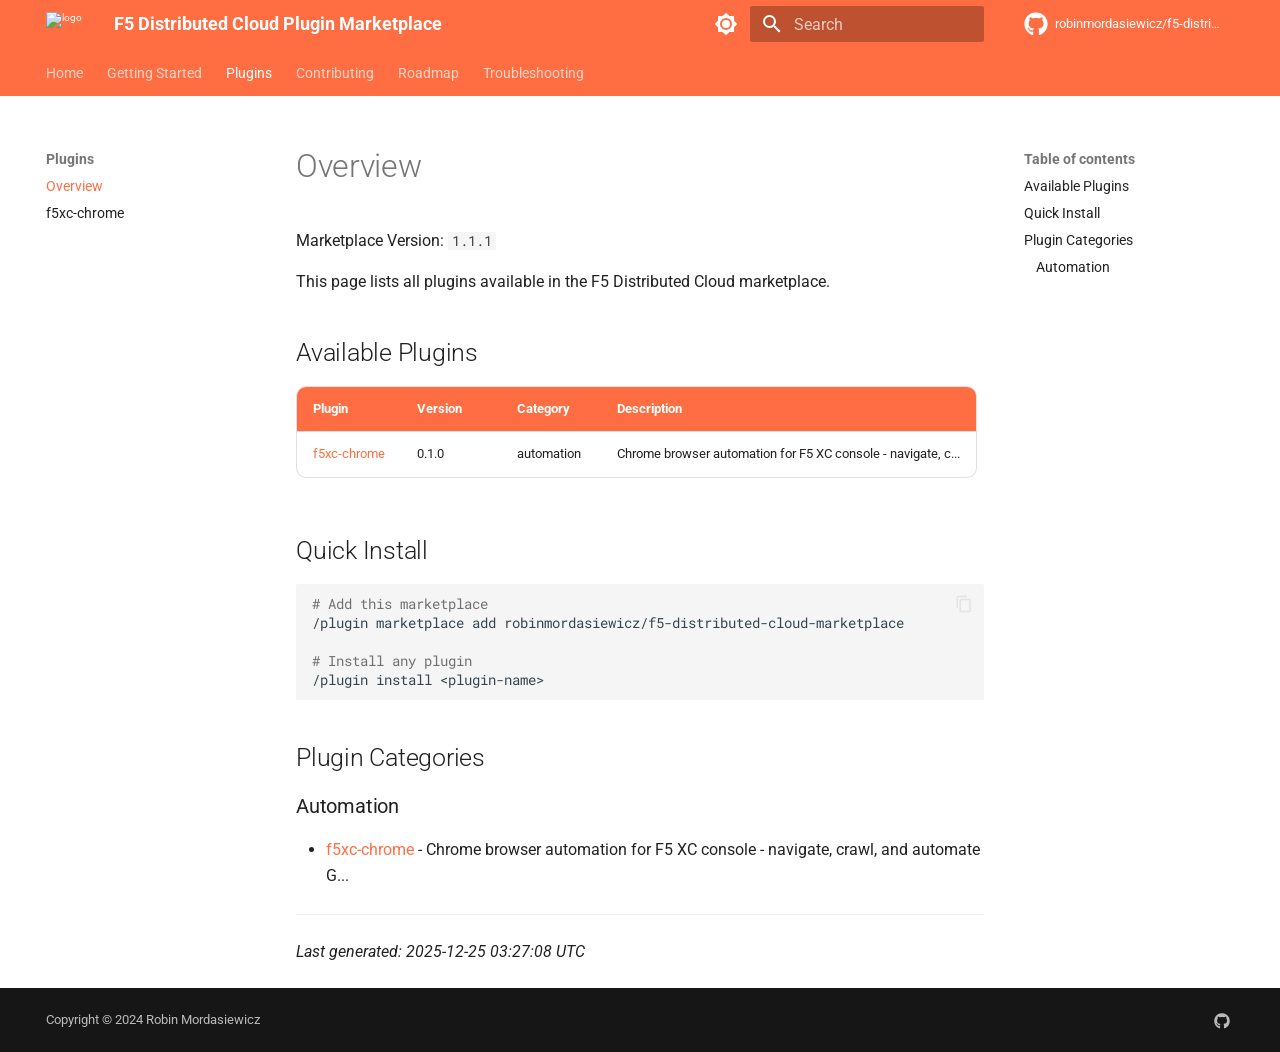
==== commit f77cb21d: "deploy: 98d84100117522f65fadfbd6ee7f15d3da0dd033" ====
--- a/plugins/index.html
+++ b/plugins/index.html
@@ -1,6 +1,6 @@
-<!doctype html><html lang=en class=no-js> <head><meta charset=utf-8><meta name=viewport content="width=device-width,initial-scale=1"><meta name=description content="All available plugins in the F5 Distributed Cloud marketplace"><meta name=author content="Robin Mordasiewicz"><link href=https://robinmordasiewicz.github.io/f5-distributed-cloud-marketplace/plugins/ rel=canonical><link href=../getting-started/ rel=prev><link href=f5xc-chrome/ rel=next><link rel=icon href=../assets/favicon.ico><meta name=generator content="mkdocs-1.6.1, mkdocs-material-9.7.1"><title>Plugin Overview - F5 Distributed Cloud Plugin Marketplace</title><link rel=stylesheet href=../assets/stylesheets/main.484c7ddc.min.css><link rel=stylesheet href=../assets/stylesheets/palette.ab4e12ef.min.css><link rel=preconnect href=https://fonts.gstatic.com crossorigin><link rel=stylesheet href="https://fonts.googleapis.com/css?family=Roboto:300,300i,400,400i,700,700i%7CRoboto+Mono:400,400i,700,700i&display=fallback"><style>:root{--md-text-font:"Roboto";--md-code-font:"Roboto Mono"}</style><link rel=stylesheet href=../stylesheets/extra.css><script>__md_scope=new URL("..",location),__md_hash=e=>[...e].reduce(((e,_)=>(e<<5)-e+_.charCodeAt(0)),0),__md_get=(e,_=localStorage,t=__md_scope)=>JSON.parse(_.getItem(t.pathname+"."+e)),__md_set=(e,_,t=localStorage,a=__md_scope)=>{try{t.setItem(a.pathname+"."+e,JSON.stringify(_))}catch(e){}}</script></head> <body dir=ltr data-md-color-scheme=default data-md-color-primary=deep-orange data-md-color-accent=red> <input class=md-toggle data-md-toggle=drawer type=checkbox id=__drawer autocomplete=off> <input class=md-toggle data-md-toggle=search type=checkbox id=__search autocomplete=off> <label class=md-overlay for=__drawer></label> <div data-md-component=skip> <a href=#available-plugins class=md-skip> Skip to content </a> </div> <div data-md-component=announce> </div> <header class=md-header data-md-component=header> <nav class="md-header__inner md-grid" aria-label=Header> <a href=.. title="F5 Distributed Cloud Plugin Marketplace" class="md-header__button md-logo" aria-label="F5 Distributed Cloud Plugin Marketplace" data-md-component=logo> <img src=../assets/logo.png alt=logo> </a> <label class="md-header__button md-icon" for=__drawer> <svg xmlns=http://www.w3.org/2000/svg viewbox="0 0 24 24"><path d="M3 6h18v2H3zm0 5h18v2H3zm0 5h18v2H3z"/></svg> </label> <div class=md-header__title data-md-component=header-title> <div class=md-header__ellipsis> <div class=md-header__topic> <span class=md-ellipsis> F5 Distributed Cloud Plugin Marketplace </span> </div> <div class=md-header__topic data-md-component=header-topic> <span class=md-ellipsis> Plugin Overview </span> </div> </div> </div> <form class=md-header__option data-md-component=palette> <input class=md-option data-md-color-media data-md-color-scheme=default data-md-color-primary=deep-orange data-md-color-accent=red aria-label="Switch to dark mode" type=radio name=__palette id=__palette_0> <label class="md-header__button md-icon" title="Switch to dark mode" for=__palette_1 hidden> <svg xmlns=http://www.w3.org/2000/svg viewbox="0 0 24 24"><path d="M12 8a4 4 0 0 0-4 4 4 4 0 0 0 4 4 4 4 0 0 0 4-4 4 4 0 0 0-4-4m0 10a6 6 0 0 1-6-6 6 6 0 0 1 6-6 6 6 0 0 1 6 6 6 6 0 0 1-6 6m8-9.31V4h-4.69L12 .69 8.69 4H4v4.69L.69 12 4 15.31V20h4.69L12 23.31 15.31 20H20v-4.69L23.31 12z"/></svg> </label> <input class=md-option data-md-color-media data-md-color-scheme=slate data-md-color-primary=deep-orange data-md-color-accent=red aria-label="Switch to light mode" type=radio name=__palette id=__palette_1> <label class="md-header__button md-icon" title="Switch to light mode" for=__palette_0 hidden> <svg xmlns=http://www.w3.org/2000/svg viewbox="0 0 24 24"><path d="M12 18c-.89 0-1.74-.2-2.5-.55C11.56 16.5 13 14.42 13 12s-1.44-4.5-3.5-5.45C10.26 6.2 11.11 6 12 6a6 6 0 0 1 6 6 6 6 0 0 1-6 6m8-9.31V4h-4.69L12 .69 8.69 4H4v4.69L.69 12 4 15.31V20h4.69L12 23.31 15.31 20H20v-4.69L23.31 12z"/></svg> </label> </form> <script>var palette=__md_get("__palette");if(palette&&palette.color){if("(prefers-color-scheme)"===palette.color.media){var media=matchMedia("(prefers-color-scheme: light)"),input=document.querySelector(media.matches?"[data-md-color-media='(prefers-color-scheme: light)']":"[data-md-color-media='(prefers-color-scheme: dark)']");palette.color.media=input.getAttribute("data-md-color-media"),palette.color.scheme=input.getAttribute("data-md-color-scheme"),palette.color.primary=input.getAttribute("data-md-color-primary"),palette.color.accent=input.getAttribute("data-md-color-accent")}for(var[key,value]of Object.entries(palette.color))document.body.setAttribute("data-md-color-"+key,value)}</script> <label class="md-header__button md-icon" for=__search> <svg xmlns=http://www.w3.org/2000/svg viewbox="0 0 24 24"><path d="M9.5 3A6.5 6.5 0 0 1 16 9.5c0 1.61-.59 3.09-1.56 4.23l.27.27h.79l5 5-1.5 1.5-5-5v-.79l-.27-.27A6.52 6.52 0 0 1 9.5 16 6.5 6.5 0 0 1 3 9.5 6.5 6.5 0 0 1 9.5 3m0 2C7 5 5 7 5 9.5S7 14 9.5 14 14 12 14 9.5 12 5 9.5 5"/></svg> </label> <div class=md-search data-md-component=search role=dialog> <label class=md-search__overlay for=__search></label> <div class=md-search__inner role=search> <form class=md-search__form name=search> <input type=text class=md-search__input name=query aria-label=Search placeholder=Search autocapitalize=off autocorrect=off autocomplete=off spellcheck=false data-md-component=search-query required> <label class="md-search__icon md-icon" for=__search> <svg xmlns=http://www.w3.org/2000/svg viewbox="0 0 24 24"><path d="M9.5 3A6.5 6.5 0 0 1 16 9.5c0 1.61-.59 3.09-1.56 4.23l.27.27h.79l5 5-1.5 1.5-5-5v-.79l-.27-.27A6.52 6.52 0 0 1 9.5 16 6.5 6.5 0 0 1 3 9.5 6.5 6.5 0 0 1 9.5 3m0 2C7 5 5 7 5 9.5S7 14 9.5 14 14 12 14 9.5 12 5 9.5 5"/></svg> <svg xmlns=http://www.w3.org/2000/svg viewbox="0 0 24 24"><path d="M20 11v2H8l5.5 5.5-1.42 1.42L4.16 12l7.92-7.92L13.5 5.5 8 11z"/></svg> </label> <nav class=md-search__options aria-label=Search> <button type=reset class="md-search__icon md-icon" title=Clear aria-label=Clear tabindex=-1> <svg xmlns=http://www.w3.org/2000/svg viewbox="0 0 24 24"><path d="M19 6.41 17.59 5 12 10.59 6.41 5 5 6.41 10.59 12 5 17.59 6.41 19 12 13.41 17.59 19 19 17.59 13.41 12z"/></svg> </button> </nav> <div class=md-search__suggest data-md-component=search-suggest></div> </form> <div class=md-search__output> <div class=md-search__scrollwrap tabindex=0 data-md-scrollfix> <div class=md-search-result data-md-component=search-result> <div class=md-search-result__meta> Initializing search </div> <ol class=md-search-result__list role=presentation></ol> </div> </div> </div> </div> </div> <div class=md-header__source> <a href=https://github.com/robinmordasiewicz/f5-distributed-cloud-marketplace title="Go to repository" class=md-source data-md-component=source> <div class="md-source__icon md-icon"> <svg xmlns=http://www.w3.org/2000/svg viewbox="0 0 512 512"><!-- Font Awesome Free 7.1.0 by @fontawesome - https://fontawesome.com License - https://fontawesome.com/license/free (Icons: CC BY 4.0, Fonts: SIL OFL 1.1, Code: MIT License) Copyright 2025 Fonticons, Inc.--><path d="M173.9 397.4c0 2-2.3 3.6-5.2 3.6-3.3.3-5.6-1.3-5.6-3.6 0-2 2.3-3.6 5.2-3.6 3-.3 5.6 1.3 5.6 3.6m-31.1-4.5c-.7 2 1.3 4.3 4.3 4.9 2.6 1 5.6 0 6.2-2s-1.3-4.3-4.3-5.2c-2.6-.7-5.5.3-6.2 2.3m44.2-1.7c-2.9.7-4.9 2.6-4.6 4.9.3 2 2.9 3.3 5.9 2.6 2.9-.7 4.9-2.6 4.6-4.6-.3-1.9-3-3.2-5.9-2.9M252.8 8C114.1 8 8 113.3 8 252c0 110.9 69.8 205.8 169.5 239.2 12.8 2.3 17.3-5.6 17.3-12.1 0-6.2-.3-40.4-.3-61.4 0 0-70 15-84.7-29.8 0 0-11.4-29.1-27.8-36.6 0 0-22.9-15.7 1.6-15.4 0 0 24.9 2 38.6 25.8 21.9 38.6 58.6 27.5 72.9 20.9 2.3-16 8.8-27.1 16-33.7-55.9-6.2-112.3-14.3-112.3-110.5 0-27.5 7.6-41.3 23.6-58.9-2.6-6.5-11.1-33.3 2.6-67.9 20.9-6.5 69 27 69 27 20-5.6 41.5-8.5 62.8-8.5s42.8 2.9 62.8 8.5c0 0 48.1-33.6 69-27 13.7 34.7 5.2 61.4 2.6 67.9 16 17.7 25.8 31.5 25.8 58.9 0 96.5-58.9 104.2-114.8 110.5 9.2 7.9 17 22.9 17 46.4 0 33.7-.3 75.4-.3 83.6 0 6.5 4.6 14.4 17.3 12.1C436.2 457.8 504 362.9 504 252 504 113.3 391.5 8 252.8 8M105.2 352.9c-1.3 1-1 3.3.7 5.2 1.6 1.6 3.9 2.3 5.2 1 1.3-1 1-3.3-.7-5.2-1.6-1.6-3.9-2.3-5.2-1m-10.8-8.1c-.7 1.3.3 2.9 2.3 3.9 1.6 1 3.6.7 4.3-.7.7-1.3-.3-2.9-2.3-3.9-2-.6-3.6-.3-4.3.7m32.4 35.6c-1.6 1.3-1 4.3 1.3 6.2 2.3 2.3 5.2 2.6 6.5 1 1.3-1.3.7-4.3-1.3-6.2-2.2-2.3-5.2-2.6-6.5-1m-11.4-14.7c-1.6 1-1.6 3.6 0 5.9s4.3 3.3 5.6 2.3c1.6-1.3 1.6-3.9 0-6.2-1.4-2.3-4-3.3-5.6-2"/></svg> </div> <div class=md-source__repository> robinmordasiewicz/f5-distributed-cloud-marketplace </div> </a> </div> </nav> </header> <div class=md-container data-md-component=container> <nav class=md-tabs aria-label=Tabs data-md-component=tabs> <div class=md-grid> <ul class=md-tabs__list> <li class=md-tabs__item> <a href=.. class=md-tabs__link> Home </a> </li> <li class=md-tabs__item> <a href=../getting-started/ class=md-tabs__link> Getting Started </a> </li> <li class="md-tabs__item md-tabs__item--active"> <a href=./ class=md-tabs__link> Plugins </a> </li> <li class=md-tabs__item> <a href=../contributing/ class=md-tabs__link> Contributing </a> </li> <li class=md-tabs__item> <a href=../roadmap/ class=md-tabs__link> Roadmap </a> </li> <li class=md-tabs__item> <a href=../troubleshooting/ class=md-tabs__link> Troubleshooting </a> </li> </ul> </div> </nav> <main class=md-main data-md-component=main> <div class="md-main__inner md-grid"> <div class="md-sidebar md-sidebar--primary" data-md-component=sidebar data-md-type=navigation> <div class=md-sidebar__scrollwrap> <div class=md-sidebar__inner> <nav class="md-nav md-nav--primary md-nav--lifted" aria-label=Navigation data-md-level=0> <label class=md-nav__title for=__drawer> <a href=.. title="F5 Distributed Cloud Plugin Marketplace" class="md-nav__button md-logo" aria-label="F5 Distributed Cloud Plugin Marketplace" data-md-component=logo> <img src=../assets/logo.png alt=logo> </a> F5 Distributed Cloud Plugin Marketplace </label> <div class=md-nav__source> <a href=https://github.com/robinmordasiewicz/f5-distributed-cloud-marketplace title="Go to repository" class=md-source data-md-component=source> <div class="md-source__icon md-icon"> <svg xmlns=http://www.w3.org/2000/svg viewbox="0 0 512 512"><!-- Font Awesome Free 7.1.0 by @fontawesome - https://fontawesome.com License - https://fontawesome.com/license/free (Icons: CC BY 4.0, Fonts: SIL OFL 1.1, Code: MIT License) Copyright 2025 Fonticons, Inc.--><path d="M173.9 397.4c0 2-2.3 3.6-5.2 3.6-3.3.3-5.6-1.3-5.6-3.6 0-2 2.3-3.6 5.2-3.6 3-.3 5.6 1.3 5.6 3.6m-31.1-4.5c-.7 2 1.3 4.3 4.3 4.9 2.6 1 5.6 0 6.2-2s-1.3-4.3-4.3-5.2c-2.6-.7-5.5.3-6.2 2.3m44.2-1.7c-2.9.7-4.9 2.6-4.6 4.9.3 2 2.9 3.3 5.9 2.6 2.9-.7 4.9-2.6 4.6-4.6-.3-1.9-3-3.2-5.9-2.9M252.8 8C114.1 8 8 113.3 8 252c0 110.9 69.8 205.8 169.5 239.2 12.8 2.3 17.3-5.6 17.3-12.1 0-6.2-.3-40.4-.3-61.4 0 0-70 15-84.7-29.8 0 0-11.4-29.1-27.8-36.6 0 0-22.9-15.7 1.6-15.4 0 0 24.9 2 38.6 25.8 21.9 38.6 58.6 27.5 72.9 20.9 2.3-16 8.8-27.1 16-33.7-55.9-6.2-112.3-14.3-112.3-110.5 0-27.5 7.6-41.3 23.6-58.9-2.6-6.5-11.1-33.3 2.6-67.9 20.9-6.5 69 27 69 27 20-5.6 41.5-8.5 62.8-8.5s42.8 2.9 62.8 8.5c0 0 48.1-33.6 69-27 13.7 34.7 5.2 61.4 2.6 67.9 16 17.7 25.8 31.5 25.8 58.9 0 96.5-58.9 104.2-114.8 110.5 9.2 7.9 17 22.9 17 46.4 0 33.7-.3 75.4-.3 83.6 0 6.5 4.6 14.4 17.3 12.1C436.2 457.8 504 362.9 504 252 504 113.3 391.5 8 252.8 8M105.2 352.9c-1.3 1-1 3.3.7 5.2 1.6 1.6 3.9 2.3 5.2 1 1.3-1 1-3.3-.7-5.2-1.6-1.6-3.9-2.3-5.2-1m-10.8-8.1c-.7 1.3.3 2.9 2.3 3.9 1.6 1 3.6.7 4.3-.7.7-1.3-.3-2.9-2.3-3.9-2-.6-3.6-.3-4.3.7m32.4 35.6c-1.6 1.3-1 4.3 1.3 6.2 2.3 2.3 5.2 2.6 6.5 1 1.3-1.3.7-4.3-1.3-6.2-2.2-2.3-5.2-2.6-6.5-1m-11.4-14.7c-1.6 1-1.6 3.6 0 5.9s4.3 3.3 5.6 2.3c1.6-1.3 1.6-3.9 0-6.2-1.4-2.3-4-3.3-5.6-2"/></svg> </div> <div class=md-source__repository> robinmordasiewicz/f5-distributed-cloud-marketplace </div> </a> </div> <ul class=md-nav__list data-md-scrollfix> <li class=md-nav__item> <a href=.. class=md-nav__link> <span class=md-ellipsis> Home </span> </a> </li> <li class=md-nav__item> <a href=../getting-started/ class=md-nav__link> <span class=md-ellipsis> Getting Started </span> </a> </li> <li class="md-nav__item md-nav__item--active md-nav__item--section md-nav__item--nested"> <input class="md-nav__toggle md-toggle " type=checkbox id=__nav_3 checked> <label class=md-nav__link for=__nav_3 id=__nav_3_label tabindex> <span class=md-ellipsis> Plugins </span> <span class="md-nav__icon md-icon"></span> </label> <nav class=md-nav data-md-level=1 aria-labelledby=__nav_3_label aria-expanded=true> <label class=md-nav__title for=__nav_3> <span class="md-nav__icon md-icon"></span> Plugins </label> <ul class=md-nav__list data-md-scrollfix> <li class="md-nav__item md-nav__item--active"> <input class="md-nav__toggle md-toggle" type=checkbox id=__toc> <label class="md-nav__link md-nav__link--active" for=__toc> <span class=md-ellipsis> Overview </span> <span class="md-nav__icon md-icon"></span> </label> <a href=./ class="md-nav__link md-nav__link--active"> <span class=md-ellipsis> Overview </span> </a> <nav class="md-nav md-nav--secondary" aria-label="Table of contents"> <label class=md-nav__title for=__toc> <span class="md-nav__icon md-icon"></span> Table of contents </label> <ul class=md-nav__list data-md-component=toc data-md-scrollfix> <li class=md-nav__item> <a href=#available-plugins class=md-nav__link> <span class=md-ellipsis> Available Plugins </span> </a> </li> <li class=md-nav__item> <a href=#quick-install class=md-nav__link> <span class=md-ellipsis> Quick Install </span> </a> </li> <li class=md-nav__item> <a href=#plugin-categories class=md-nav__link> <span class=md-ellipsis> Plugin Categories </span> </a> <nav class=md-nav aria-label="Plugin Categories"> <ul class=md-nav__list> <li class=md-nav__item> <a href=#automation class=md-nav__link> <span class=md-ellipsis> Automation </span> </a> </li> </ul> </nav> </li> </ul> </nav> </li> <li class=md-nav__item> <a href=f5xc-chrome/ class=md-nav__link> <span class=md-ellipsis> f5xc-chrome </span> </a> </li> </ul> </nav> </li> <li class=md-nav__item> <a href=../contributing/ class=md-nav__link> <span class=md-ellipsis> Contributing </span> </a> </li> <li class=md-nav__item> <a href=../roadmap/ class=md-nav__link> <span class=md-ellipsis> Roadmap </span> </a> </li> <li class=md-nav__item> <a href=../troubleshooting/ class=md-nav__link> <span class=md-ellipsis> Troubleshooting </span> </a> </li> </ul> </nav> </div> </div> </div> <div class="md-sidebar md-sidebar--secondary" data-md-component=sidebar data-md-type=toc> <div class=md-sidebar__scrollwrap> <div class=md-sidebar__inner> <nav class="md-nav md-nav--secondary" aria-label="Table of contents"> <label class=md-nav__title for=__toc> <span class="md-nav__icon md-icon"></span> Table of contents </label> <ul class=md-nav__list data-md-component=toc data-md-scrollfix> <li class=md-nav__item> <a href=#available-plugins class=md-nav__link> <span class=md-ellipsis> Available Plugins </span> </a> </li> <li class=md-nav__item> <a href=#quick-install class=md-nav__link> <span class=md-ellipsis> Quick Install </span> </a> </li> <li class=md-nav__item> <a href=#plugin-categories class=md-nav__link> <span class=md-ellipsis> Plugin Categories </span> </a> <nav class=md-nav aria-label="Plugin Categories"> <ul class=md-nav__list> <li class=md-nav__item> <a href=#automation class=md-nav__link> <span class=md-ellipsis> Automation </span> </a> </li> </ul> </nav> </li> </ul> </nav> </div> </div> </div> <div class=md-content data-md-component=content> <article class="md-content__inner md-typeset"> <h1>Overview</h1> <p>Marketplace Version: <code>1.1.0</code></p> <p>This page lists all plugins available in the F5 Distributed Cloud marketplace.</p> <h2 id=available-plugins>Available Plugins<a class=headerlink href=#available-plugins title="Permanent link">&para;</a></h2> <table> <thead> <tr> <th>Plugin</th> <th>Version</th> <th>Category</th> <th>Description</th> </tr> </thead> <tbody> <tr> <td><a href=f5xc-chrome/ >f5xc-chrome</a></td> <td>0.1.0</td> <td>automation</td> <td>Chrome browser automation for F5 XC console - navigate, c...</td> </tr> </tbody> </table> <h2 id=quick-install>Quick Install<a class=headerlink href=#quick-install title="Permanent link">&para;</a></h2> <div class="language-bash highlight"><pre><span></span><code><span id=__span-0-1><a id=__codelineno-0-1 name=__codelineno-0-1 href=#__codelineno-0-1></a><span class=c1># Add this marketplace</span>
+<!doctype html><html lang=en class=no-js> <head><meta charset=utf-8><meta name=viewport content="width=device-width,initial-scale=1"><meta name=description content="All available plugins in the F5 Distributed Cloud marketplace"><meta name=author content="Robin Mordasiewicz"><link href=https://robinmordasiewicz.github.io/f5-distributed-cloud-marketplace/plugins/ rel=canonical><link href=../getting-started/ rel=prev><link href=f5xc-chrome/ rel=next><link rel=icon href=../assets/favicon.ico><meta name=generator content="mkdocs-1.6.1, mkdocs-material-9.7.1"><title>Plugin Overview - F5 Distributed Cloud Plugin Marketplace</title><link rel=stylesheet href=../assets/stylesheets/main.484c7ddc.min.css><link rel=stylesheet href=../assets/stylesheets/palette.ab4e12ef.min.css><link rel=preconnect href=https://fonts.gstatic.com crossorigin><link rel=stylesheet href="https://fonts.googleapis.com/css?family=Roboto:300,300i,400,400i,700,700i%7CRoboto+Mono:400,400i,700,700i&display=fallback"><style>:root{--md-text-font:"Roboto";--md-code-font:"Roboto Mono"}</style><link rel=stylesheet href=../stylesheets/extra.css><script>__md_scope=new URL("..",location),__md_hash=e=>[...e].reduce(((e,_)=>(e<<5)-e+_.charCodeAt(0)),0),__md_get=(e,_=localStorage,t=__md_scope)=>JSON.parse(_.getItem(t.pathname+"."+e)),__md_set=(e,_,t=localStorage,a=__md_scope)=>{try{t.setItem(a.pathname+"."+e,JSON.stringify(_))}catch(e){}}</script></head> <body dir=ltr data-md-color-scheme=default data-md-color-primary=deep-orange data-md-color-accent=red> <input class=md-toggle data-md-toggle=drawer type=checkbox id=__drawer autocomplete=off> <input class=md-toggle data-md-toggle=search type=checkbox id=__search autocomplete=off> <label class=md-overlay for=__drawer></label> <div data-md-component=skip> <a href=#available-plugins class=md-skip> Skip to content </a> </div> <div data-md-component=announce> </div> <header class=md-header data-md-component=header> <nav class="md-header__inner md-grid" aria-label=Header> <a href=.. title="F5 Distributed Cloud Plugin Marketplace" class="md-header__button md-logo" aria-label="F5 Distributed Cloud Plugin Marketplace" data-md-component=logo> <img src=../assets/logo.png alt=logo> </a> <label class="md-header__button md-icon" for=__drawer> <svg xmlns=http://www.w3.org/2000/svg viewbox="0 0 24 24"><path d="M3 6h18v2H3zm0 5h18v2H3zm0 5h18v2H3z"/></svg> </label> <div class=md-header__title data-md-component=header-title> <div class=md-header__ellipsis> <div class=md-header__topic> <span class=md-ellipsis> F5 Distributed Cloud Plugin Marketplace </span> </div> <div class=md-header__topic data-md-component=header-topic> <span class=md-ellipsis> Plugin Overview </span> </div> </div> </div> <form class=md-header__option data-md-component=palette> <input class=md-option data-md-color-media data-md-color-scheme=default data-md-color-primary=deep-orange data-md-color-accent=red aria-label="Switch to dark mode" type=radio name=__palette id=__palette_0> <label class="md-header__button md-icon" title="Switch to dark mode" for=__palette_1 hidden> <svg xmlns=http://www.w3.org/2000/svg viewbox="0 0 24 24"><path d="M12 8a4 4 0 0 0-4 4 4 4 0 0 0 4 4 4 4 0 0 0 4-4 4 4 0 0 0-4-4m0 10a6 6 0 0 1-6-6 6 6 0 0 1 6-6 6 6 0 0 1 6 6 6 6 0 0 1-6 6m8-9.31V4h-4.69L12 .69 8.69 4H4v4.69L.69 12 4 15.31V20h4.69L12 23.31 15.31 20H20v-4.69L23.31 12z"/></svg> </label> <input class=md-option data-md-color-media data-md-color-scheme=slate data-md-color-primary=deep-orange data-md-color-accent=red aria-label="Switch to light mode" type=radio name=__palette id=__palette_1> <label class="md-header__button md-icon" title="Switch to light mode" for=__palette_0 hidden> <svg xmlns=http://www.w3.org/2000/svg viewbox="0 0 24 24"><path d="M12 18c-.89 0-1.74-.2-2.5-.55C11.56 16.5 13 14.42 13 12s-1.44-4.5-3.5-5.45C10.26 6.2 11.11 6 12 6a6 6 0 0 1 6 6 6 6 0 0 1-6 6m8-9.31V4h-4.69L12 .69 8.69 4H4v4.69L.69 12 4 15.31V20h4.69L12 23.31 15.31 20H20v-4.69L23.31 12z"/></svg> </label> </form> <script>var palette=__md_get("__palette");if(palette&&palette.color){if("(prefers-color-scheme)"===palette.color.media){var media=matchMedia("(prefers-color-scheme: light)"),input=document.querySelector(media.matches?"[data-md-color-media='(prefers-color-scheme: light)']":"[data-md-color-media='(prefers-color-scheme: dark)']");palette.color.media=input.getAttribute("data-md-color-media"),palette.color.scheme=input.getAttribute("data-md-color-scheme"),palette.color.primary=input.getAttribute("data-md-color-primary"),palette.color.accent=input.getAttribute("data-md-color-accent")}for(var[key,value]of Object.entries(palette.color))document.body.setAttribute("data-md-color-"+key,value)}</script> <label class="md-header__button md-icon" for=__search> <svg xmlns=http://www.w3.org/2000/svg viewbox="0 0 24 24"><path d="M9.5 3A6.5 6.5 0 0 1 16 9.5c0 1.61-.59 3.09-1.56 4.23l.27.27h.79l5 5-1.5 1.5-5-5v-.79l-.27-.27A6.52 6.52 0 0 1 9.5 16 6.5 6.5 0 0 1 3 9.5 6.5 6.5 0 0 1 9.5 3m0 2C7 5 5 7 5 9.5S7 14 9.5 14 14 12 14 9.5 12 5 9.5 5"/></svg> </label> <div class=md-search data-md-component=search role=dialog> <label class=md-search__overlay for=__search></label> <div class=md-search__inner role=search> <form class=md-search__form name=search> <input type=text class=md-search__input name=query aria-label=Search placeholder=Search autocapitalize=off autocorrect=off autocomplete=off spellcheck=false data-md-component=search-query required> <label class="md-search__icon md-icon" for=__search> <svg xmlns=http://www.w3.org/2000/svg viewbox="0 0 24 24"><path d="M9.5 3A6.5 6.5 0 0 1 16 9.5c0 1.61-.59 3.09-1.56 4.23l.27.27h.79l5 5-1.5 1.5-5-5v-.79l-.27-.27A6.52 6.52 0 0 1 9.5 16 6.5 6.5 0 0 1 3 9.5 6.5 6.5 0 0 1 9.5 3m0 2C7 5 5 7 5 9.5S7 14 9.5 14 14 12 14 9.5 12 5 9.5 5"/></svg> <svg xmlns=http://www.w3.org/2000/svg viewbox="0 0 24 24"><path d="M20 11v2H8l5.5 5.5-1.42 1.42L4.16 12l7.92-7.92L13.5 5.5 8 11z"/></svg> </label> <nav class=md-search__options aria-label=Search> <button type=reset class="md-search__icon md-icon" title=Clear aria-label=Clear tabindex=-1> <svg xmlns=http://www.w3.org/2000/svg viewbox="0 0 24 24"><path d="M19 6.41 17.59 5 12 10.59 6.41 5 5 6.41 10.59 12 5 17.59 6.41 19 12 13.41 17.59 19 19 17.59 13.41 12z"/></svg> </button> </nav> <div class=md-search__suggest data-md-component=search-suggest></div> </form> <div class=md-search__output> <div class=md-search__scrollwrap tabindex=0 data-md-scrollfix> <div class=md-search-result data-md-component=search-result> <div class=md-search-result__meta> Initializing search </div> <ol class=md-search-result__list role=presentation></ol> </div> </div> </div> </div> </div> <div class=md-header__source> <a href=https://github.com/robinmordasiewicz/f5-distributed-cloud-marketplace title="Go to repository" class=md-source data-md-component=source> <div class="md-source__icon md-icon"> <svg xmlns=http://www.w3.org/2000/svg viewbox="0 0 512 512"><!-- Font Awesome Free 7.1.0 by @fontawesome - https://fontawesome.com License - https://fontawesome.com/license/free (Icons: CC BY 4.0, Fonts: SIL OFL 1.1, Code: MIT License) Copyright 2025 Fonticons, Inc.--><path d="M173.9 397.4c0 2-2.3 3.6-5.2 3.6-3.3.3-5.6-1.3-5.6-3.6 0-2 2.3-3.6 5.2-3.6 3-.3 5.6 1.3 5.6 3.6m-31.1-4.5c-.7 2 1.3 4.3 4.3 4.9 2.6 1 5.6 0 6.2-2s-1.3-4.3-4.3-5.2c-2.6-.7-5.5.3-6.2 2.3m44.2-1.7c-2.9.7-4.9 2.6-4.6 4.9.3 2 2.9 3.3 5.9 2.6 2.9-.7 4.9-2.6 4.6-4.6-.3-1.9-3-3.2-5.9-2.9M252.8 8C114.1 8 8 113.3 8 252c0 110.9 69.8 205.8 169.5 239.2 12.8 2.3 17.3-5.6 17.3-12.1 0-6.2-.3-40.4-.3-61.4 0 0-70 15-84.7-29.8 0 0-11.4-29.1-27.8-36.6 0 0-22.9-15.7 1.6-15.4 0 0 24.9 2 38.6 25.8 21.9 38.6 58.6 27.5 72.9 20.9 2.3-16 8.8-27.1 16-33.7-55.9-6.2-112.3-14.3-112.3-110.5 0-27.5 7.6-41.3 23.6-58.9-2.6-6.5-11.1-33.3 2.6-67.9 20.9-6.5 69 27 69 27 20-5.6 41.5-8.5 62.8-8.5s42.8 2.9 62.8 8.5c0 0 48.1-33.6 69-27 13.7 34.7 5.2 61.4 2.6 67.9 16 17.7 25.8 31.5 25.8 58.9 0 96.5-58.9 104.2-114.8 110.5 9.2 7.9 17 22.9 17 46.4 0 33.7-.3 75.4-.3 83.6 0 6.5 4.6 14.4 17.3 12.1C436.2 457.8 504 362.9 504 252 504 113.3 391.5 8 252.8 8M105.2 352.9c-1.3 1-1 3.3.7 5.2 1.6 1.6 3.9 2.3 5.2 1 1.3-1 1-3.3-.7-5.2-1.6-1.6-3.9-2.3-5.2-1m-10.8-8.1c-.7 1.3.3 2.9 2.3 3.9 1.6 1 3.6.7 4.3-.7.7-1.3-.3-2.9-2.3-3.9-2-.6-3.6-.3-4.3.7m32.4 35.6c-1.6 1.3-1 4.3 1.3 6.2 2.3 2.3 5.2 2.6 6.5 1 1.3-1.3.7-4.3-1.3-6.2-2.2-2.3-5.2-2.6-6.5-1m-11.4-14.7c-1.6 1-1.6 3.6 0 5.9s4.3 3.3 5.6 2.3c1.6-1.3 1.6-3.9 0-6.2-1.4-2.3-4-3.3-5.6-2"/></svg> </div> <div class=md-source__repository> robinmordasiewicz/f5-distributed-cloud-marketplace </div> </a> </div> </nav> </header> <div class=md-container data-md-component=container> <nav class=md-tabs aria-label=Tabs data-md-component=tabs> <div class=md-grid> <ul class=md-tabs__list> <li class=md-tabs__item> <a href=.. class=md-tabs__link> Home </a> </li> <li class=md-tabs__item> <a href=../getting-started/ class=md-tabs__link> Getting Started </a> </li> <li class="md-tabs__item md-tabs__item--active"> <a href=./ class=md-tabs__link> Plugins </a> </li> <li class=md-tabs__item> <a href=../contributing/ class=md-tabs__link> Contributing </a> </li> <li class=md-tabs__item> <a href=../roadmap/ class=md-tabs__link> Roadmap </a> </li> <li class=md-tabs__item> <a href=../troubleshooting/ class=md-tabs__link> Troubleshooting </a> </li> </ul> </div> </nav> <main class=md-main data-md-component=main> <div class="md-main__inner md-grid"> <div class="md-sidebar md-sidebar--primary" data-md-component=sidebar data-md-type=navigation> <div class=md-sidebar__scrollwrap> <div class=md-sidebar__inner> <nav class="md-nav md-nav--primary md-nav--lifted" aria-label=Navigation data-md-level=0> <label class=md-nav__title for=__drawer> <a href=.. title="F5 Distributed Cloud Plugin Marketplace" class="md-nav__button md-logo" aria-label="F5 Distributed Cloud Plugin Marketplace" data-md-component=logo> <img src=../assets/logo.png alt=logo> </a> F5 Distributed Cloud Plugin Marketplace </label> <div class=md-nav__source> <a href=https://github.com/robinmordasiewicz/f5-distributed-cloud-marketplace title="Go to repository" class=md-source data-md-component=source> <div class="md-source__icon md-icon"> <svg xmlns=http://www.w3.org/2000/svg viewbox="0 0 512 512"><!-- Font Awesome Free 7.1.0 by @fontawesome - https://fontawesome.com License - https://fontawesome.com/license/free (Icons: CC BY 4.0, Fonts: SIL OFL 1.1, Code: MIT License) Copyright 2025 Fonticons, Inc.--><path d="M173.9 397.4c0 2-2.3 3.6-5.2 3.6-3.3.3-5.6-1.3-5.6-3.6 0-2 2.3-3.6 5.2-3.6 3-.3 5.6 1.3 5.6 3.6m-31.1-4.5c-.7 2 1.3 4.3 4.3 4.9 2.6 1 5.6 0 6.2-2s-1.3-4.3-4.3-5.2c-2.6-.7-5.5.3-6.2 2.3m44.2-1.7c-2.9.7-4.9 2.6-4.6 4.9.3 2 2.9 3.3 5.9 2.6 2.9-.7 4.9-2.6 4.6-4.6-.3-1.9-3-3.2-5.9-2.9M252.8 8C114.1 8 8 113.3 8 252c0 110.9 69.8 205.8 169.5 239.2 12.8 2.3 17.3-5.6 17.3-12.1 0-6.2-.3-40.4-.3-61.4 0 0-70 15-84.7-29.8 0 0-11.4-29.1-27.8-36.6 0 0-22.9-15.7 1.6-15.4 0 0 24.9 2 38.6 25.8 21.9 38.6 58.6 27.5 72.9 20.9 2.3-16 8.8-27.1 16-33.7-55.9-6.2-112.3-14.3-112.3-110.5 0-27.5 7.6-41.3 23.6-58.9-2.6-6.5-11.1-33.3 2.6-67.9 20.9-6.5 69 27 69 27 20-5.6 41.5-8.5 62.8-8.5s42.8 2.9 62.8 8.5c0 0 48.1-33.6 69-27 13.7 34.7 5.2 61.4 2.6 67.9 16 17.7 25.8 31.5 25.8 58.9 0 96.5-58.9 104.2-114.8 110.5 9.2 7.9 17 22.9 17 46.4 0 33.7-.3 75.4-.3 83.6 0 6.5 4.6 14.4 17.3 12.1C436.2 457.8 504 362.9 504 252 504 113.3 391.5 8 252.8 8M105.2 352.9c-1.3 1-1 3.3.7 5.2 1.6 1.6 3.9 2.3 5.2 1 1.3-1 1-3.3-.7-5.2-1.6-1.6-3.9-2.3-5.2-1m-10.8-8.1c-.7 1.3.3 2.9 2.3 3.9 1.6 1 3.6.7 4.3-.7.7-1.3-.3-2.9-2.3-3.9-2-.6-3.6-.3-4.3.7m32.4 35.6c-1.6 1.3-1 4.3 1.3 6.2 2.3 2.3 5.2 2.6 6.5 1 1.3-1.3.7-4.3-1.3-6.2-2.2-2.3-5.2-2.6-6.5-1m-11.4-14.7c-1.6 1-1.6 3.6 0 5.9s4.3 3.3 5.6 2.3c1.6-1.3 1.6-3.9 0-6.2-1.4-2.3-4-3.3-5.6-2"/></svg> </div> <div class=md-source__repository> robinmordasiewicz/f5-distributed-cloud-marketplace </div> </a> </div> <ul class=md-nav__list data-md-scrollfix> <li class=md-nav__item> <a href=.. class=md-nav__link> <span class=md-ellipsis> Home </span> </a> </li> <li class=md-nav__item> <a href=../getting-started/ class=md-nav__link> <span class=md-ellipsis> Getting Started </span> </a> </li> <li class="md-nav__item md-nav__item--active md-nav__item--section md-nav__item--nested"> <input class="md-nav__toggle md-toggle " type=checkbox id=__nav_3 checked> <label class=md-nav__link for=__nav_3 id=__nav_3_label tabindex> <span class=md-ellipsis> Plugins </span> <span class="md-nav__icon md-icon"></span> </label> <nav class=md-nav data-md-level=1 aria-labelledby=__nav_3_label aria-expanded=true> <label class=md-nav__title for=__nav_3> <span class="md-nav__icon md-icon"></span> Plugins </label> <ul class=md-nav__list data-md-scrollfix> <li class="md-nav__item md-nav__item--active"> <input class="md-nav__toggle md-toggle" type=checkbox id=__toc> <label class="md-nav__link md-nav__link--active" for=__toc> <span class=md-ellipsis> Overview </span> <span class="md-nav__icon md-icon"></span> </label> <a href=./ class="md-nav__link md-nav__link--active"> <span class=md-ellipsis> Overview </span> </a> <nav class="md-nav md-nav--secondary" aria-label="Table of contents"> <label class=md-nav__title for=__toc> <span class="md-nav__icon md-icon"></span> Table of contents </label> <ul class=md-nav__list data-md-component=toc data-md-scrollfix> <li class=md-nav__item> <a href=#available-plugins class=md-nav__link> <span class=md-ellipsis> Available Plugins </span> </a> </li> <li class=md-nav__item> <a href=#quick-install class=md-nav__link> <span class=md-ellipsis> Quick Install </span> </a> </li> <li class=md-nav__item> <a href=#plugin-categories class=md-nav__link> <span class=md-ellipsis> Plugin Categories </span> </a> <nav class=md-nav aria-label="Plugin Categories"> <ul class=md-nav__list> <li class=md-nav__item> <a href=#automation class=md-nav__link> <span class=md-ellipsis> Automation </span> </a> </li> </ul> </nav> </li> </ul> </nav> </li> <li class=md-nav__item> <a href=f5xc-chrome/ class=md-nav__link> <span class=md-ellipsis> f5xc-chrome </span> </a> </li> </ul> </nav> </li> <li class=md-nav__item> <a href=../contributing/ class=md-nav__link> <span class=md-ellipsis> Contributing </span> </a> </li> <li class=md-nav__item> <a href=../roadmap/ class=md-nav__link> <span class=md-ellipsis> Roadmap </span> </a> </li> <li class=md-nav__item> <a href=../troubleshooting/ class=md-nav__link> <span class=md-ellipsis> Troubleshooting </span> </a> </li> </ul> </nav> </div> </div> </div> <div class="md-sidebar md-sidebar--secondary" data-md-component=sidebar data-md-type=toc> <div class=md-sidebar__scrollwrap> <div class=md-sidebar__inner> <nav class="md-nav md-nav--secondary" aria-label="Table of contents"> <label class=md-nav__title for=__toc> <span class="md-nav__icon md-icon"></span> Table of contents </label> <ul class=md-nav__list data-md-component=toc data-md-scrollfix> <li class=md-nav__item> <a href=#available-plugins class=md-nav__link> <span class=md-ellipsis> Available Plugins </span> </a> </li> <li class=md-nav__item> <a href=#quick-install class=md-nav__link> <span class=md-ellipsis> Quick Install </span> </a> </li> <li class=md-nav__item> <a href=#plugin-categories class=md-nav__link> <span class=md-ellipsis> Plugin Categories </span> </a> <nav class=md-nav aria-label="Plugin Categories"> <ul class=md-nav__list> <li class=md-nav__item> <a href=#automation class=md-nav__link> <span class=md-ellipsis> Automation </span> </a> </li> </ul> </nav> </li> </ul> </nav> </div> </div> </div> <div class=md-content data-md-component=content> <article class="md-content__inner md-typeset"> <h1>Overview</h1> <p>Marketplace Version: <code>1.1.1</code></p> <p>This page lists all plugins available in the F5 Distributed Cloud marketplace.</p> <h2 id=available-plugins>Available Plugins<a class=headerlink href=#available-plugins title="Permanent link">&para;</a></h2> <table> <thead> <tr> <th>Plugin</th> <th>Version</th> <th>Category</th> <th>Description</th> </tr> </thead> <tbody> <tr> <td><a href=f5xc-chrome/ >f5xc-chrome</a></td> <td>0.1.0</td> <td>automation</td> <td>Chrome browser automation for F5 XC console - navigate, c...</td> </tr> </tbody> </table> <h2 id=quick-install>Quick Install<a class=headerlink href=#quick-install title="Permanent link">&para;</a></h2> <div class="language-bash highlight"><pre><span></span><code><span id=__span-0-1><a id=__codelineno-0-1 name=__codelineno-0-1 href=#__codelineno-0-1></a><span class=c1># Add this marketplace</span>
 </span><span id=__span-0-2><a id=__codelineno-0-2 name=__codelineno-0-2 href=#__codelineno-0-2></a>/plugin<span class=w> </span>marketplace<span class=w> </span>add<span class=w> </span>robinmordasiewicz/f5-distributed-cloud-marketplace
 </span><span id=__span-0-3><a id=__codelineno-0-3 name=__codelineno-0-3 href=#__codelineno-0-3></a>
 </span><span id=__span-0-4><a id=__codelineno-0-4 name=__codelineno-0-4 href=#__codelineno-0-4></a><span class=c1># Install any plugin</span>
 </span><span id=__span-0-5><a id=__codelineno-0-5 name=__codelineno-0-5 href=#__codelineno-0-5></a>/plugin<span class=w> </span>install<span class=w> </span>&lt;plugin-name&gt;
-</span></code></pre></div> <h2 id=plugin-categories>Plugin Categories<a class=headerlink href=#plugin-categories title="Permanent link">&para;</a></h2> <h3 id=automation>Automation<a class=headerlink href=#automation title="Permanent link">&para;</a></h3> <ul> <li><a href=f5xc-chrome/ >f5xc-chrome</a> - Chrome browser automation for F5 XC console - navigate, crawl, and automate G...</li> </ul> <hr> <p><em>Last generated: 2025-12-25 02:41:14 UTC</em></p> </article> </div> <script>var target=document.getElementById(location.hash.slice(1));target&&target.name&&(target.checked=target.name.startsWith("__tabbed_"))</script> </div> <button type=button class="md-top md-icon" data-md-component=top hidden> <svg xmlns=http://www.w3.org/2000/svg viewbox="0 0 24 24"><path d="M13 20h-2V8l-5.5 5.5-1.42-1.42L12 4.16l7.92 7.92-1.42 1.42L13 8z"/></svg> Back to top </button> </main> <footer class=md-footer> <div class="md-footer-meta md-typeset"> <div class="md-footer-meta__inner md-grid"> <div class=md-copyright> <div class=md-copyright__highlight> Copyright &copy; 2024 Robin Mordasiewicz </div> </div> <div class=md-social> <a href=https://github.com/robinmordasiewicz target=_blank rel=noopener title="Robin Mordasiewicz on GitHub" class=md-social__link> <svg xmlns=http://www.w3.org/2000/svg viewbox="0 0 512 512"><!-- Font Awesome Free 7.1.0 by @fontawesome - https://fontawesome.com License - https://fontawesome.com/license/free (Icons: CC BY 4.0, Fonts: SIL OFL 1.1, Code: MIT License) Copyright 2025 Fonticons, Inc.--><path d="M173.9 397.4c0 2-2.3 3.6-5.2 3.6-3.3.3-5.6-1.3-5.6-3.6 0-2 2.3-3.6 5.2-3.6 3-.3 5.6 1.3 5.6 3.6m-31.1-4.5c-.7 2 1.3 4.3 4.3 4.9 2.6 1 5.6 0 6.2-2s-1.3-4.3-4.3-5.2c-2.6-.7-5.5.3-6.2 2.3m44.2-1.7c-2.9.7-4.9 2.6-4.6 4.9.3 2 2.9 3.3 5.9 2.6 2.9-.7 4.9-2.6 4.6-4.6-.3-1.9-3-3.2-5.9-2.9M252.8 8C114.1 8 8 113.3 8 252c0 110.9 69.8 205.8 169.5 239.2 12.8 2.3 17.3-5.6 17.3-12.1 0-6.2-.3-40.4-.3-61.4 0 0-70 15-84.7-29.8 0 0-11.4-29.1-27.8-36.6 0 0-22.9-15.7 1.6-15.4 0 0 24.9 2 38.6 25.8 21.9 38.6 58.6 27.5 72.9 20.9 2.3-16 8.8-27.1 16-33.7-55.9-6.2-112.3-14.3-112.3-110.5 0-27.5 7.6-41.3 23.6-58.9-2.6-6.5-11.1-33.3 2.6-67.9 20.9-6.5 69 27 69 27 20-5.6 41.5-8.5 62.8-8.5s42.8 2.9 62.8 8.5c0 0 48.1-33.6 69-27 13.7 34.7 5.2 61.4 2.6 67.9 16 17.7 25.8 31.5 25.8 58.9 0 96.5-58.9 104.2-114.8 110.5 9.2 7.9 17 22.9 17 46.4 0 33.7-.3 75.4-.3 83.6 0 6.5 4.6 14.4 17.3 12.1C436.2 457.8 504 362.9 504 252 504 113.3 391.5 8 252.8 8M105.2 352.9c-1.3 1-1 3.3.7 5.2 1.6 1.6 3.9 2.3 5.2 1 1.3-1 1-3.3-.7-5.2-1.6-1.6-3.9-2.3-5.2-1m-10.8-8.1c-.7 1.3.3 2.9 2.3 3.9 1.6 1 3.6.7 4.3-.7.7-1.3-.3-2.9-2.3-3.9-2-.6-3.6-.3-4.3.7m32.4 35.6c-1.6 1.3-1 4.3 1.3 6.2 2.3 2.3 5.2 2.6 6.5 1 1.3-1.3.7-4.3-1.3-6.2-2.2-2.3-5.2-2.6-6.5-1m-11.4-14.7c-1.6 1-1.6 3.6 0 5.9s4.3 3.3 5.6 2.3c1.6-1.3 1.6-3.9 0-6.2-1.4-2.3-4-3.3-5.6-2"/></svg> </a> </div> </div> </div> </footer> </div> <div class=md-dialog data-md-component=dialog> <div class="md-dialog__inner md-typeset"></div> </div> <script id=__config type=application/json>{"annotate": null, "base": "..", "features": ["navigation.instant", "navigation.tracking", "navigation.tabs", "navigation.sections", "navigation.expand", "navigation.top", "search.suggest", "search.highlight", "content.code.copy", "content.code.annotate"], "search": "../assets/javascripts/workers/search.2c215733.min.js", "tags": null, "translations": {"clipboard.copied": "Copied to clipboard", "clipboard.copy": "Copy to clipboard", "search.result.more.one": "1 more on this page", "search.result.more.other": "# more on this page", "search.result.none": "No matching documents", "search.result.one": "1 matching document", "search.result.other": "# matching documents", "search.result.placeholder": "Type to start searching", "search.result.term.missing": "Missing", "select.version": "Select version"}, "version": null}</script> <script src=../assets/javascripts/bundle.79ae519e.min.js></script> </body> </html>+</span></code></pre></div> <h2 id=plugin-categories>Plugin Categories<a class=headerlink href=#plugin-categories title="Permanent link">&para;</a></h2> <h3 id=automation>Automation<a class=headerlink href=#automation title="Permanent link">&para;</a></h3> <ul> <li><a href=f5xc-chrome/ >f5xc-chrome</a> - Chrome browser automation for F5 XC console - navigate, crawl, and automate G...</li> </ul> <hr> <p><em>Last generated: 2025-12-25 03:27:08 UTC</em></p> </article> </div> <script>var target=document.getElementById(location.hash.slice(1));target&&target.name&&(target.checked=target.name.startsWith("__tabbed_"))</script> </div> <button type=button class="md-top md-icon" data-md-component=top hidden> <svg xmlns=http://www.w3.org/2000/svg viewbox="0 0 24 24"><path d="M13 20h-2V8l-5.5 5.5-1.42-1.42L12 4.16l7.92 7.92-1.42 1.42L13 8z"/></svg> Back to top </button> </main> <footer class=md-footer> <div class="md-footer-meta md-typeset"> <div class="md-footer-meta__inner md-grid"> <div class=md-copyright> <div class=md-copyright__highlight> Copyright &copy; 2024 Robin Mordasiewicz </div> </div> <div class=md-social> <a href=https://github.com/robinmordasiewicz target=_blank rel=noopener title="Robin Mordasiewicz on GitHub" class=md-social__link> <svg xmlns=http://www.w3.org/2000/svg viewbox="0 0 512 512"><!-- Font Awesome Free 7.1.0 by @fontawesome - https://fontawesome.com License - https://fontawesome.com/license/free (Icons: CC BY 4.0, Fonts: SIL OFL 1.1, Code: MIT License) Copyright 2025 Fonticons, Inc.--><path d="M173.9 397.4c0 2-2.3 3.6-5.2 3.6-3.3.3-5.6-1.3-5.6-3.6 0-2 2.3-3.6 5.2-3.6 3-.3 5.6 1.3 5.6 3.6m-31.1-4.5c-.7 2 1.3 4.3 4.3 4.9 2.6 1 5.6 0 6.2-2s-1.3-4.3-4.3-5.2c-2.6-.7-5.5.3-6.2 2.3m44.2-1.7c-2.9.7-4.9 2.6-4.6 4.9.3 2 2.9 3.3 5.9 2.6 2.9-.7 4.9-2.6 4.6-4.6-.3-1.9-3-3.2-5.9-2.9M252.8 8C114.1 8 8 113.3 8 252c0 110.9 69.8 205.8 169.5 239.2 12.8 2.3 17.3-5.6 17.3-12.1 0-6.2-.3-40.4-.3-61.4 0 0-70 15-84.7-29.8 0 0-11.4-29.1-27.8-36.6 0 0-22.9-15.7 1.6-15.4 0 0 24.9 2 38.6 25.8 21.9 38.6 58.6 27.5 72.9 20.9 2.3-16 8.8-27.1 16-33.7-55.9-6.2-112.3-14.3-112.3-110.5 0-27.5 7.6-41.3 23.6-58.9-2.6-6.5-11.1-33.3 2.6-67.9 20.9-6.5 69 27 69 27 20-5.6 41.5-8.5 62.8-8.5s42.8 2.9 62.8 8.5c0 0 48.1-33.6 69-27 13.7 34.7 5.2 61.4 2.6 67.9 16 17.7 25.8 31.5 25.8 58.9 0 96.5-58.9 104.2-114.8 110.5 9.2 7.9 17 22.9 17 46.4 0 33.7-.3 75.4-.3 83.6 0 6.5 4.6 14.4 17.3 12.1C436.2 457.8 504 362.9 504 252 504 113.3 391.5 8 252.8 8M105.2 352.9c-1.3 1-1 3.3.7 5.2 1.6 1.6 3.9 2.3 5.2 1 1.3-1 1-3.3-.7-5.2-1.6-1.6-3.9-2.3-5.2-1m-10.8-8.1c-.7 1.3.3 2.9 2.3 3.9 1.6 1 3.6.7 4.3-.7.7-1.3-.3-2.9-2.3-3.9-2-.6-3.6-.3-4.3.7m32.4 35.6c-1.6 1.3-1 4.3 1.3 6.2 2.3 2.3 5.2 2.6 6.5 1 1.3-1.3.7-4.3-1.3-6.2-2.2-2.3-5.2-2.6-6.5-1m-11.4-14.7c-1.6 1-1.6 3.6 0 5.9s4.3 3.3 5.6 2.3c1.6-1.3 1.6-3.9 0-6.2-1.4-2.3-4-3.3-5.6-2"/></svg> </a> </div> </div> </div> </footer> </div> <div class=md-dialog data-md-component=dialog> <div class="md-dialog__inner md-typeset"></div> </div> <script id=__config type=application/json>{"annotate": null, "base": "..", "features": ["navigation.instant", "navigation.tracking", "navigation.tabs", "navigation.sections", "navigation.expand", "navigation.top", "search.suggest", "search.highlight", "content.code.copy", "content.code.annotate"], "search": "../assets/javascripts/workers/search.2c215733.min.js", "tags": null, "translations": {"clipboard.copied": "Copied to clipboard", "clipboard.copy": "Copy to clipboard", "search.result.more.one": "1 more on this page", "search.result.more.other": "# more on this page", "search.result.none": "No matching documents", "search.result.one": "1 matching document", "search.result.other": "# matching documents", "search.result.placeholder": "Type to start searching", "search.result.term.missing": "Missing", "select.version": "Select version"}, "version": null}</script> <script src=../assets/javascripts/bundle.79ae519e.min.js></script> </body> </html>
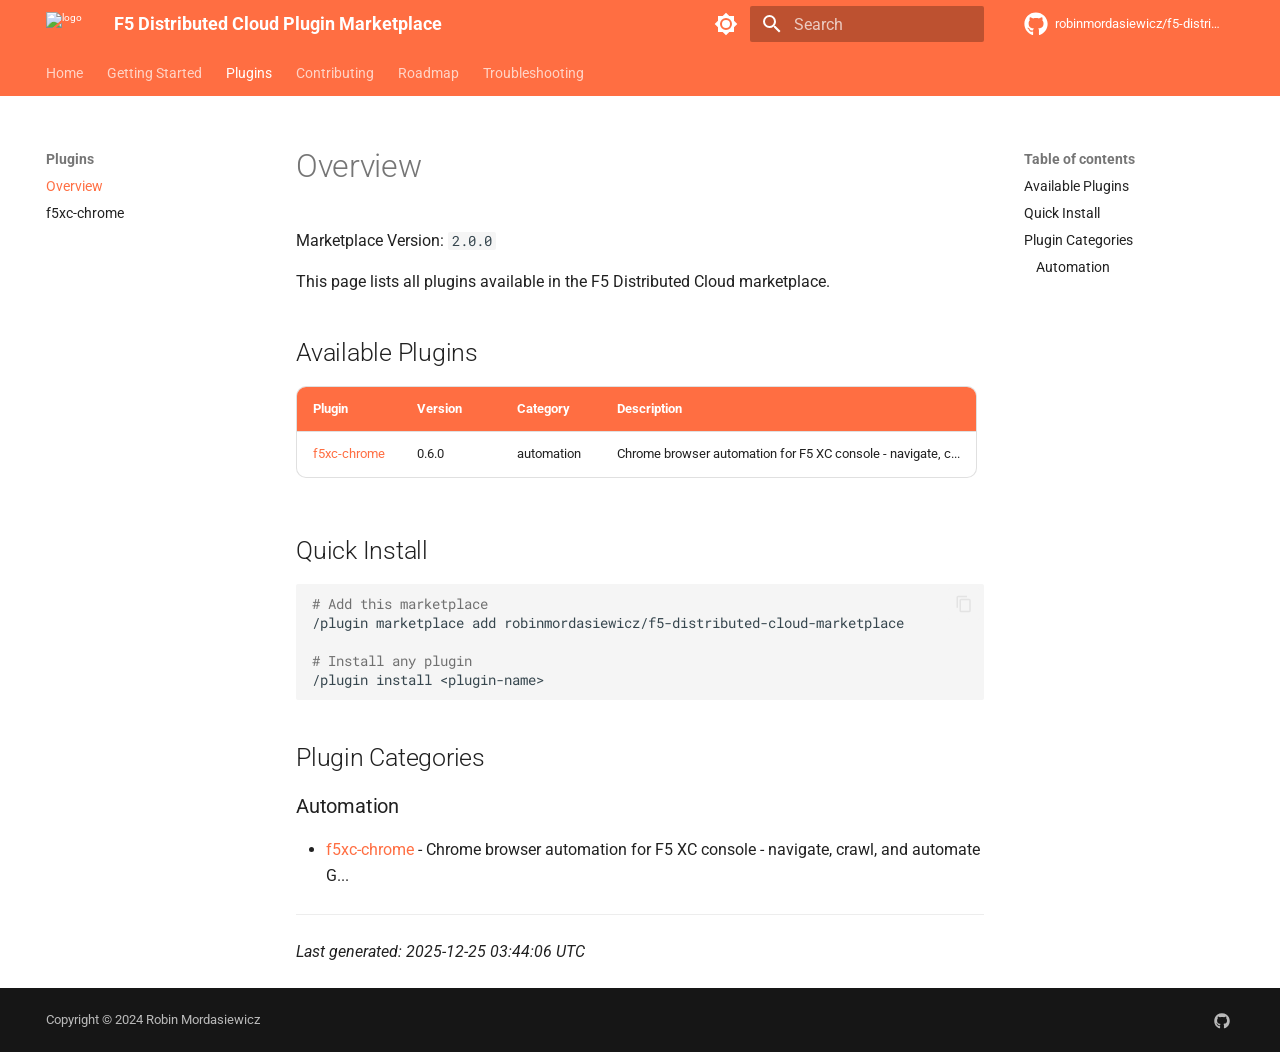
==== commit 231b4ac1: "deploy: e5803e3ceca8fd88e63e910e0e798390f140fae9" ====
--- a/plugins/index.html
+++ b/plugins/index.html
@@ -1,6 +1,6 @@
-<!doctype html><html lang=en class=no-js> <head><meta charset=utf-8><meta name=viewport content="width=device-width,initial-scale=1"><meta name=description content="All available plugins in the F5 Distributed Cloud marketplace"><meta name=author content="Robin Mordasiewicz"><link href=https://robinmordasiewicz.github.io/f5-distributed-cloud-marketplace/plugins/ rel=canonical><link href=../getting-started/ rel=prev><link href=f5xc-chrome/ rel=next><link rel=icon href=../assets/favicon.ico><meta name=generator content="mkdocs-1.6.1, mkdocs-material-9.7.1"><title>Plugin Overview - F5 Distributed Cloud Plugin Marketplace</title><link rel=stylesheet href=../assets/stylesheets/main.484c7ddc.min.css><link rel=stylesheet href=../assets/stylesheets/palette.ab4e12ef.min.css><link rel=preconnect href=https://fonts.gstatic.com crossorigin><link rel=stylesheet href="https://fonts.googleapis.com/css?family=Roboto:300,300i,400,400i,700,700i%7CRoboto+Mono:400,400i,700,700i&display=fallback"><style>:root{--md-text-font:"Roboto";--md-code-font:"Roboto Mono"}</style><link rel=stylesheet href=../stylesheets/extra.css><script>__md_scope=new URL("..",location),__md_hash=e=>[...e].reduce(((e,_)=>(e<<5)-e+_.charCodeAt(0)),0),__md_get=(e,_=localStorage,t=__md_scope)=>JSON.parse(_.getItem(t.pathname+"."+e)),__md_set=(e,_,t=localStorage,a=__md_scope)=>{try{t.setItem(a.pathname+"."+e,JSON.stringify(_))}catch(e){}}</script></head> <body dir=ltr data-md-color-scheme=default data-md-color-primary=deep-orange data-md-color-accent=red> <input class=md-toggle data-md-toggle=drawer type=checkbox id=__drawer autocomplete=off> <input class=md-toggle data-md-toggle=search type=checkbox id=__search autocomplete=off> <label class=md-overlay for=__drawer></label> <div data-md-component=skip> <a href=#available-plugins class=md-skip> Skip to content </a> </div> <div data-md-component=announce> </div> <header class=md-header data-md-component=header> <nav class="md-header__inner md-grid" aria-label=Header> <a href=.. title="F5 Distributed Cloud Plugin Marketplace" class="md-header__button md-logo" aria-label="F5 Distributed Cloud Plugin Marketplace" data-md-component=logo> <img src=../assets/logo.png alt=logo> </a> <label class="md-header__button md-icon" for=__drawer> <svg xmlns=http://www.w3.org/2000/svg viewbox="0 0 24 24"><path d="M3 6h18v2H3zm0 5h18v2H3zm0 5h18v2H3z"/></svg> </label> <div class=md-header__title data-md-component=header-title> <div class=md-header__ellipsis> <div class=md-header__topic> <span class=md-ellipsis> F5 Distributed Cloud Plugin Marketplace </span> </div> <div class=md-header__topic data-md-component=header-topic> <span class=md-ellipsis> Plugin Overview </span> </div> </div> </div> <form class=md-header__option data-md-component=palette> <input class=md-option data-md-color-media data-md-color-scheme=default data-md-color-primary=deep-orange data-md-color-accent=red aria-label="Switch to dark mode" type=radio name=__palette id=__palette_0> <label class="md-header__button md-icon" title="Switch to dark mode" for=__palette_1 hidden> <svg xmlns=http://www.w3.org/2000/svg viewbox="0 0 24 24"><path d="M12 8a4 4 0 0 0-4 4 4 4 0 0 0 4 4 4 4 0 0 0 4-4 4 4 0 0 0-4-4m0 10a6 6 0 0 1-6-6 6 6 0 0 1 6-6 6 6 0 0 1 6 6 6 6 0 0 1-6 6m8-9.31V4h-4.69L12 .69 8.69 4H4v4.69L.69 12 4 15.31V20h4.69L12 23.31 15.31 20H20v-4.69L23.31 12z"/></svg> </label> <input class=md-option data-md-color-media data-md-color-scheme=slate data-md-color-primary=deep-orange data-md-color-accent=red aria-label="Switch to light mode" type=radio name=__palette id=__palette_1> <label class="md-header__button md-icon" title="Switch to light mode" for=__palette_0 hidden> <svg xmlns=http://www.w3.org/2000/svg viewbox="0 0 24 24"><path d="M12 18c-.89 0-1.74-.2-2.5-.55C11.56 16.5 13 14.42 13 12s-1.44-4.5-3.5-5.45C10.26 6.2 11.11 6 12 6a6 6 0 0 1 6 6 6 6 0 0 1-6 6m8-9.31V4h-4.69L12 .69 8.69 4H4v4.69L.69 12 4 15.31V20h4.69L12 23.31 15.31 20H20v-4.69L23.31 12z"/></svg> </label> </form> <script>var palette=__md_get("__palette");if(palette&&palette.color){if("(prefers-color-scheme)"===palette.color.media){var media=matchMedia("(prefers-color-scheme: light)"),input=document.querySelector(media.matches?"[data-md-color-media='(prefers-color-scheme: light)']":"[data-md-color-media='(prefers-color-scheme: dark)']");palette.color.media=input.getAttribute("data-md-color-media"),palette.color.scheme=input.getAttribute("data-md-color-scheme"),palette.color.primary=input.getAttribute("data-md-color-primary"),palette.color.accent=input.getAttribute("data-md-color-accent")}for(var[key,value]of Object.entries(palette.color))document.body.setAttribute("data-md-color-"+key,value)}</script> <label class="md-header__button md-icon" for=__search> <svg xmlns=http://www.w3.org/2000/svg viewbox="0 0 24 24"><path d="M9.5 3A6.5 6.5 0 0 1 16 9.5c0 1.61-.59 3.09-1.56 4.23l.27.27h.79l5 5-1.5 1.5-5-5v-.79l-.27-.27A6.52 6.52 0 0 1 9.5 16 6.5 6.5 0 0 1 3 9.5 6.5 6.5 0 0 1 9.5 3m0 2C7 5 5 7 5 9.5S7 14 9.5 14 14 12 14 9.5 12 5 9.5 5"/></svg> </label> <div class=md-search data-md-component=search role=dialog> <label class=md-search__overlay for=__search></label> <div class=md-search__inner role=search> <form class=md-search__form name=search> <input type=text class=md-search__input name=query aria-label=Search placeholder=Search autocapitalize=off autocorrect=off autocomplete=off spellcheck=false data-md-component=search-query required> <label class="md-search__icon md-icon" for=__search> <svg xmlns=http://www.w3.org/2000/svg viewbox="0 0 24 24"><path d="M9.5 3A6.5 6.5 0 0 1 16 9.5c0 1.61-.59 3.09-1.56 4.23l.27.27h.79l5 5-1.5 1.5-5-5v-.79l-.27-.27A6.52 6.52 0 0 1 9.5 16 6.5 6.5 0 0 1 3 9.5 6.5 6.5 0 0 1 9.5 3m0 2C7 5 5 7 5 9.5S7 14 9.5 14 14 12 14 9.5 12 5 9.5 5"/></svg> <svg xmlns=http://www.w3.org/2000/svg viewbox="0 0 24 24"><path d="M20 11v2H8l5.5 5.5-1.42 1.42L4.16 12l7.92-7.92L13.5 5.5 8 11z"/></svg> </label> <nav class=md-search__options aria-label=Search> <button type=reset class="md-search__icon md-icon" title=Clear aria-label=Clear tabindex=-1> <svg xmlns=http://www.w3.org/2000/svg viewbox="0 0 24 24"><path d="M19 6.41 17.59 5 12 10.59 6.41 5 5 6.41 10.59 12 5 17.59 6.41 19 12 13.41 17.59 19 19 17.59 13.41 12z"/></svg> </button> </nav> <div class=md-search__suggest data-md-component=search-suggest></div> </form> <div class=md-search__output> <div class=md-search__scrollwrap tabindex=0 data-md-scrollfix> <div class=md-search-result data-md-component=search-result> <div class=md-search-result__meta> Initializing search </div> <ol class=md-search-result__list role=presentation></ol> </div> </div> </div> </div> </div> <div class=md-header__source> <a href=https://github.com/robinmordasiewicz/f5-distributed-cloud-marketplace title="Go to repository" class=md-source data-md-component=source> <div class="md-source__icon md-icon"> <svg xmlns=http://www.w3.org/2000/svg viewbox="0 0 512 512"><!-- Font Awesome Free 7.1.0 by @fontawesome - https://fontawesome.com License - https://fontawesome.com/license/free (Icons: CC BY 4.0, Fonts: SIL OFL 1.1, Code: MIT License) Copyright 2025 Fonticons, Inc.--><path d="M173.9 397.4c0 2-2.3 3.6-5.2 3.6-3.3.3-5.6-1.3-5.6-3.6 0-2 2.3-3.6 5.2-3.6 3-.3 5.6 1.3 5.6 3.6m-31.1-4.5c-.7 2 1.3 4.3 4.3 4.9 2.6 1 5.6 0 6.2-2s-1.3-4.3-4.3-5.2c-2.6-.7-5.5.3-6.2 2.3m44.2-1.7c-2.9.7-4.9 2.6-4.6 4.9.3 2 2.9 3.3 5.9 2.6 2.9-.7 4.9-2.6 4.6-4.6-.3-1.9-3-3.2-5.9-2.9M252.8 8C114.1 8 8 113.3 8 252c0 110.9 69.8 205.8 169.5 239.2 12.8 2.3 17.3-5.6 17.3-12.1 0-6.2-.3-40.4-.3-61.4 0 0-70 15-84.7-29.8 0 0-11.4-29.1-27.8-36.6 0 0-22.9-15.7 1.6-15.4 0 0 24.9 2 38.6 25.8 21.9 38.6 58.6 27.5 72.9 20.9 2.3-16 8.8-27.1 16-33.7-55.9-6.2-112.3-14.3-112.3-110.5 0-27.5 7.6-41.3 23.6-58.9-2.6-6.5-11.1-33.3 2.6-67.9 20.9-6.5 69 27 69 27 20-5.6 41.5-8.5 62.8-8.5s42.8 2.9 62.8 8.5c0 0 48.1-33.6 69-27 13.7 34.7 5.2 61.4 2.6 67.9 16 17.7 25.8 31.5 25.8 58.9 0 96.5-58.9 104.2-114.8 110.5 9.2 7.9 17 22.9 17 46.4 0 33.7-.3 75.4-.3 83.6 0 6.5 4.6 14.4 17.3 12.1C436.2 457.8 504 362.9 504 252 504 113.3 391.5 8 252.8 8M105.2 352.9c-1.3 1-1 3.3.7 5.2 1.6 1.6 3.9 2.3 5.2 1 1.3-1 1-3.3-.7-5.2-1.6-1.6-3.9-2.3-5.2-1m-10.8-8.1c-.7 1.3.3 2.9 2.3 3.9 1.6 1 3.6.7 4.3-.7.7-1.3-.3-2.9-2.3-3.9-2-.6-3.6-.3-4.3.7m32.4 35.6c-1.6 1.3-1 4.3 1.3 6.2 2.3 2.3 5.2 2.6 6.5 1 1.3-1.3.7-4.3-1.3-6.2-2.2-2.3-5.2-2.6-6.5-1m-11.4-14.7c-1.6 1-1.6 3.6 0 5.9s4.3 3.3 5.6 2.3c1.6-1.3 1.6-3.9 0-6.2-1.4-2.3-4-3.3-5.6-2"/></svg> </div> <div class=md-source__repository> robinmordasiewicz/f5-distributed-cloud-marketplace </div> </a> </div> </nav> </header> <div class=md-container data-md-component=container> <nav class=md-tabs aria-label=Tabs data-md-component=tabs> <div class=md-grid> <ul class=md-tabs__list> <li class=md-tabs__item> <a href=.. class=md-tabs__link> Home </a> </li> <li class=md-tabs__item> <a href=../getting-started/ class=md-tabs__link> Getting Started </a> </li> <li class="md-tabs__item md-tabs__item--active"> <a href=./ class=md-tabs__link> Plugins </a> </li> <li class=md-tabs__item> <a href=../contributing/ class=md-tabs__link> Contributing </a> </li> <li class=md-tabs__item> <a href=../roadmap/ class=md-tabs__link> Roadmap </a> </li> <li class=md-tabs__item> <a href=../troubleshooting/ class=md-tabs__link> Troubleshooting </a> </li> </ul> </div> </nav> <main class=md-main data-md-component=main> <div class="md-main__inner md-grid"> <div class="md-sidebar md-sidebar--primary" data-md-component=sidebar data-md-type=navigation> <div class=md-sidebar__scrollwrap> <div class=md-sidebar__inner> <nav class="md-nav md-nav--primary md-nav--lifted" aria-label=Navigation data-md-level=0> <label class=md-nav__title for=__drawer> <a href=.. title="F5 Distributed Cloud Plugin Marketplace" class="md-nav__button md-logo" aria-label="F5 Distributed Cloud Plugin Marketplace" data-md-component=logo> <img src=../assets/logo.png alt=logo> </a> F5 Distributed Cloud Plugin Marketplace </label> <div class=md-nav__source> <a href=https://github.com/robinmordasiewicz/f5-distributed-cloud-marketplace title="Go to repository" class=md-source data-md-component=source> <div class="md-source__icon md-icon"> <svg xmlns=http://www.w3.org/2000/svg viewbox="0 0 512 512"><!-- Font Awesome Free 7.1.0 by @fontawesome - https://fontawesome.com License - https://fontawesome.com/license/free (Icons: CC BY 4.0, Fonts: SIL OFL 1.1, Code: MIT License) Copyright 2025 Fonticons, Inc.--><path d="M173.9 397.4c0 2-2.3 3.6-5.2 3.6-3.3.3-5.6-1.3-5.6-3.6 0-2 2.3-3.6 5.2-3.6 3-.3 5.6 1.3 5.6 3.6m-31.1-4.5c-.7 2 1.3 4.3 4.3 4.9 2.6 1 5.6 0 6.2-2s-1.3-4.3-4.3-5.2c-2.6-.7-5.5.3-6.2 2.3m44.2-1.7c-2.9.7-4.9 2.6-4.6 4.9.3 2 2.9 3.3 5.9 2.6 2.9-.7 4.9-2.6 4.6-4.6-.3-1.9-3-3.2-5.9-2.9M252.8 8C114.1 8 8 113.3 8 252c0 110.9 69.8 205.8 169.5 239.2 12.8 2.3 17.3-5.6 17.3-12.1 0-6.2-.3-40.4-.3-61.4 0 0-70 15-84.7-29.8 0 0-11.4-29.1-27.8-36.6 0 0-22.9-15.7 1.6-15.4 0 0 24.9 2 38.6 25.8 21.9 38.6 58.6 27.5 72.9 20.9 2.3-16 8.8-27.1 16-33.7-55.9-6.2-112.3-14.3-112.3-110.5 0-27.5 7.6-41.3 23.6-58.9-2.6-6.5-11.1-33.3 2.6-67.9 20.9-6.5 69 27 69 27 20-5.6 41.5-8.5 62.8-8.5s42.8 2.9 62.8 8.5c0 0 48.1-33.6 69-27 13.7 34.7 5.2 61.4 2.6 67.9 16 17.7 25.8 31.5 25.8 58.9 0 96.5-58.9 104.2-114.8 110.5 9.2 7.9 17 22.9 17 46.4 0 33.7-.3 75.4-.3 83.6 0 6.5 4.6 14.4 17.3 12.1C436.2 457.8 504 362.9 504 252 504 113.3 391.5 8 252.8 8M105.2 352.9c-1.3 1-1 3.3.7 5.2 1.6 1.6 3.9 2.3 5.2 1 1.3-1 1-3.3-.7-5.2-1.6-1.6-3.9-2.3-5.2-1m-10.8-8.1c-.7 1.3.3 2.9 2.3 3.9 1.6 1 3.6.7 4.3-.7.7-1.3-.3-2.9-2.3-3.9-2-.6-3.6-.3-4.3.7m32.4 35.6c-1.6 1.3-1 4.3 1.3 6.2 2.3 2.3 5.2 2.6 6.5 1 1.3-1.3.7-4.3-1.3-6.2-2.2-2.3-5.2-2.6-6.5-1m-11.4-14.7c-1.6 1-1.6 3.6 0 5.9s4.3 3.3 5.6 2.3c1.6-1.3 1.6-3.9 0-6.2-1.4-2.3-4-3.3-5.6-2"/></svg> </div> <div class=md-source__repository> robinmordasiewicz/f5-distributed-cloud-marketplace </div> </a> </div> <ul class=md-nav__list data-md-scrollfix> <li class=md-nav__item> <a href=.. class=md-nav__link> <span class=md-ellipsis> Home </span> </a> </li> <li class=md-nav__item> <a href=../getting-started/ class=md-nav__link> <span class=md-ellipsis> Getting Started </span> </a> </li> <li class="md-nav__item md-nav__item--active md-nav__item--section md-nav__item--nested"> <input class="md-nav__toggle md-toggle " type=checkbox id=__nav_3 checked> <label class=md-nav__link for=__nav_3 id=__nav_3_label tabindex> <span class=md-ellipsis> Plugins </span> <span class="md-nav__icon md-icon"></span> </label> <nav class=md-nav data-md-level=1 aria-labelledby=__nav_3_label aria-expanded=true> <label class=md-nav__title for=__nav_3> <span class="md-nav__icon md-icon"></span> Plugins </label> <ul class=md-nav__list data-md-scrollfix> <li class="md-nav__item md-nav__item--active"> <input class="md-nav__toggle md-toggle" type=checkbox id=__toc> <label class="md-nav__link md-nav__link--active" for=__toc> <span class=md-ellipsis> Overview </span> <span class="md-nav__icon md-icon"></span> </label> <a href=./ class="md-nav__link md-nav__link--active"> <span class=md-ellipsis> Overview </span> </a> <nav class="md-nav md-nav--secondary" aria-label="Table of contents"> <label class=md-nav__title for=__toc> <span class="md-nav__icon md-icon"></span> Table of contents </label> <ul class=md-nav__list data-md-component=toc data-md-scrollfix> <li class=md-nav__item> <a href=#available-plugins class=md-nav__link> <span class=md-ellipsis> Available Plugins </span> </a> </li> <li class=md-nav__item> <a href=#quick-install class=md-nav__link> <span class=md-ellipsis> Quick Install </span> </a> </li> <li class=md-nav__item> <a href=#plugin-categories class=md-nav__link> <span class=md-ellipsis> Plugin Categories </span> </a> <nav class=md-nav aria-label="Plugin Categories"> <ul class=md-nav__list> <li class=md-nav__item> <a href=#automation class=md-nav__link> <span class=md-ellipsis> Automation </span> </a> </li> </ul> </nav> </li> </ul> </nav> </li> <li class=md-nav__item> <a href=f5xc-chrome/ class=md-nav__link> <span class=md-ellipsis> f5xc-chrome </span> </a> </li> </ul> </nav> </li> <li class=md-nav__item> <a href=../contributing/ class=md-nav__link> <span class=md-ellipsis> Contributing </span> </a> </li> <li class=md-nav__item> <a href=../roadmap/ class=md-nav__link> <span class=md-ellipsis> Roadmap </span> </a> </li> <li class=md-nav__item> <a href=../troubleshooting/ class=md-nav__link> <span class=md-ellipsis> Troubleshooting </span> </a> </li> </ul> </nav> </div> </div> </div> <div class="md-sidebar md-sidebar--secondary" data-md-component=sidebar data-md-type=toc> <div class=md-sidebar__scrollwrap> <div class=md-sidebar__inner> <nav class="md-nav md-nav--secondary" aria-label="Table of contents"> <label class=md-nav__title for=__toc> <span class="md-nav__icon md-icon"></span> Table of contents </label> <ul class=md-nav__list data-md-component=toc data-md-scrollfix> <li class=md-nav__item> <a href=#available-plugins class=md-nav__link> <span class=md-ellipsis> Available Plugins </span> </a> </li> <li class=md-nav__item> <a href=#quick-install class=md-nav__link> <span class=md-ellipsis> Quick Install </span> </a> </li> <li class=md-nav__item> <a href=#plugin-categories class=md-nav__link> <span class=md-ellipsis> Plugin Categories </span> </a> <nav class=md-nav aria-label="Plugin Categories"> <ul class=md-nav__list> <li class=md-nav__item> <a href=#automation class=md-nav__link> <span class=md-ellipsis> Automation </span> </a> </li> </ul> </nav> </li> </ul> </nav> </div> </div> </div> <div class=md-content data-md-component=content> <article class="md-content__inner md-typeset"> <h1>Overview</h1> <p>Marketplace Version: <code>1.1.1</code></p> <p>This page lists all plugins available in the F5 Distributed Cloud marketplace.</p> <h2 id=available-plugins>Available Plugins<a class=headerlink href=#available-plugins title="Permanent link">&para;</a></h2> <table> <thead> <tr> <th>Plugin</th> <th>Version</th> <th>Category</th> <th>Description</th> </tr> </thead> <tbody> <tr> <td><a href=f5xc-chrome/ >f5xc-chrome</a></td> <td>0.1.0</td> <td>automation</td> <td>Chrome browser automation for F5 XC console - navigate, c...</td> </tr> </tbody> </table> <h2 id=quick-install>Quick Install<a class=headerlink href=#quick-install title="Permanent link">&para;</a></h2> <div class="language-bash highlight"><pre><span></span><code><span id=__span-0-1><a id=__codelineno-0-1 name=__codelineno-0-1 href=#__codelineno-0-1></a><span class=c1># Add this marketplace</span>
+<!doctype html><html lang=en class=no-js> <head><meta charset=utf-8><meta name=viewport content="width=device-width,initial-scale=1"><meta name=description content="All available plugins in the F5 Distributed Cloud marketplace"><meta name=author content="Robin Mordasiewicz"><link href=https://robinmordasiewicz.github.io/f5-distributed-cloud-marketplace/plugins/ rel=canonical><link href=../getting-started/ rel=prev><link href=f5xc-chrome/ rel=next><link rel=icon href=../assets/favicon.ico><meta name=generator content="mkdocs-1.6.1, mkdocs-material-9.7.1"><title>Plugin Overview - F5 Distributed Cloud Plugin Marketplace</title><link rel=stylesheet href=../assets/stylesheets/main.484c7ddc.min.css><link rel=stylesheet href=../assets/stylesheets/palette.ab4e12ef.min.css><link rel=preconnect href=https://fonts.gstatic.com crossorigin><link rel=stylesheet href="https://fonts.googleapis.com/css?family=Roboto:300,300i,400,400i,700,700i%7CRoboto+Mono:400,400i,700,700i&display=fallback"><style>:root{--md-text-font:"Roboto";--md-code-font:"Roboto Mono"}</style><link rel=stylesheet href=../stylesheets/extra.css><script>__md_scope=new URL("..",location),__md_hash=e=>[...e].reduce(((e,_)=>(e<<5)-e+_.charCodeAt(0)),0),__md_get=(e,_=localStorage,t=__md_scope)=>JSON.parse(_.getItem(t.pathname+"."+e)),__md_set=(e,_,t=localStorage,a=__md_scope)=>{try{t.setItem(a.pathname+"."+e,JSON.stringify(_))}catch(e){}}</script></head> <body dir=ltr data-md-color-scheme=default data-md-color-primary=deep-orange data-md-color-accent=red> <input class=md-toggle data-md-toggle=drawer type=checkbox id=__drawer autocomplete=off> <input class=md-toggle data-md-toggle=search type=checkbox id=__search autocomplete=off> <label class=md-overlay for=__drawer></label> <div data-md-component=skip> <a href=#available-plugins class=md-skip> Skip to content </a> </div> <div data-md-component=announce> </div> <header class=md-header data-md-component=header> <nav class="md-header__inner md-grid" aria-label=Header> <a href=.. title="F5 Distributed Cloud Plugin Marketplace" class="md-header__button md-logo" aria-label="F5 Distributed Cloud Plugin Marketplace" data-md-component=logo> <img src=../assets/logo.png alt=logo> </a> <label class="md-header__button md-icon" for=__drawer> <svg xmlns=http://www.w3.org/2000/svg viewbox="0 0 24 24"><path d="M3 6h18v2H3zm0 5h18v2H3zm0 5h18v2H3z"/></svg> </label> <div class=md-header__title data-md-component=header-title> <div class=md-header__ellipsis> <div class=md-header__topic> <span class=md-ellipsis> F5 Distributed Cloud Plugin Marketplace </span> </div> <div class=md-header__topic data-md-component=header-topic> <span class=md-ellipsis> Plugin Overview </span> </div> </div> </div> <form class=md-header__option data-md-component=palette> <input class=md-option data-md-color-media data-md-color-scheme=default data-md-color-primary=deep-orange data-md-color-accent=red aria-label="Switch to dark mode" type=radio name=__palette id=__palette_0> <label class="md-header__button md-icon" title="Switch to dark mode" for=__palette_1 hidden> <svg xmlns=http://www.w3.org/2000/svg viewbox="0 0 24 24"><path d="M12 8a4 4 0 0 0-4 4 4 4 0 0 0 4 4 4 4 0 0 0 4-4 4 4 0 0 0-4-4m0 10a6 6 0 0 1-6-6 6 6 0 0 1 6-6 6 6 0 0 1 6 6 6 6 0 0 1-6 6m8-9.31V4h-4.69L12 .69 8.69 4H4v4.69L.69 12 4 15.31V20h4.69L12 23.31 15.31 20H20v-4.69L23.31 12z"/></svg> </label> <input class=md-option data-md-color-media data-md-color-scheme=slate data-md-color-primary=deep-orange data-md-color-accent=red aria-label="Switch to light mode" type=radio name=__palette id=__palette_1> <label class="md-header__button md-icon" title="Switch to light mode" for=__palette_0 hidden> <svg xmlns=http://www.w3.org/2000/svg viewbox="0 0 24 24"><path d="M12 18c-.89 0-1.74-.2-2.5-.55C11.56 16.5 13 14.42 13 12s-1.44-4.5-3.5-5.45C10.26 6.2 11.11 6 12 6a6 6 0 0 1 6 6 6 6 0 0 1-6 6m8-9.31V4h-4.69L12 .69 8.69 4H4v4.69L.69 12 4 15.31V20h4.69L12 23.31 15.31 20H20v-4.69L23.31 12z"/></svg> </label> </form> <script>var palette=__md_get("__palette");if(palette&&palette.color){if("(prefers-color-scheme)"===palette.color.media){var media=matchMedia("(prefers-color-scheme: light)"),input=document.querySelector(media.matches?"[data-md-color-media='(prefers-color-scheme: light)']":"[data-md-color-media='(prefers-color-scheme: dark)']");palette.color.media=input.getAttribute("data-md-color-media"),palette.color.scheme=input.getAttribute("data-md-color-scheme"),palette.color.primary=input.getAttribute("data-md-color-primary"),palette.color.accent=input.getAttribute("data-md-color-accent")}for(var[key,value]of Object.entries(palette.color))document.body.setAttribute("data-md-color-"+key,value)}</script> <label class="md-header__button md-icon" for=__search> <svg xmlns=http://www.w3.org/2000/svg viewbox="0 0 24 24"><path d="M9.5 3A6.5 6.5 0 0 1 16 9.5c0 1.61-.59 3.09-1.56 4.23l.27.27h.79l5 5-1.5 1.5-5-5v-.79l-.27-.27A6.52 6.52 0 0 1 9.5 16 6.5 6.5 0 0 1 3 9.5 6.5 6.5 0 0 1 9.5 3m0 2C7 5 5 7 5 9.5S7 14 9.5 14 14 12 14 9.5 12 5 9.5 5"/></svg> </label> <div class=md-search data-md-component=search role=dialog> <label class=md-search__overlay for=__search></label> <div class=md-search__inner role=search> <form class=md-search__form name=search> <input type=text class=md-search__input name=query aria-label=Search placeholder=Search autocapitalize=off autocorrect=off autocomplete=off spellcheck=false data-md-component=search-query required> <label class="md-search__icon md-icon" for=__search> <svg xmlns=http://www.w3.org/2000/svg viewbox="0 0 24 24"><path d="M9.5 3A6.5 6.5 0 0 1 16 9.5c0 1.61-.59 3.09-1.56 4.23l.27.27h.79l5 5-1.5 1.5-5-5v-.79l-.27-.27A6.52 6.52 0 0 1 9.5 16 6.5 6.5 0 0 1 3 9.5 6.5 6.5 0 0 1 9.5 3m0 2C7 5 5 7 5 9.5S7 14 9.5 14 14 12 14 9.5 12 5 9.5 5"/></svg> <svg xmlns=http://www.w3.org/2000/svg viewbox="0 0 24 24"><path d="M20 11v2H8l5.5 5.5-1.42 1.42L4.16 12l7.92-7.92L13.5 5.5 8 11z"/></svg> </label> <nav class=md-search__options aria-label=Search> <button type=reset class="md-search__icon md-icon" title=Clear aria-label=Clear tabindex=-1> <svg xmlns=http://www.w3.org/2000/svg viewbox="0 0 24 24"><path d="M19 6.41 17.59 5 12 10.59 6.41 5 5 6.41 10.59 12 5 17.59 6.41 19 12 13.41 17.59 19 19 17.59 13.41 12z"/></svg> </button> </nav> <div class=md-search__suggest data-md-component=search-suggest></div> </form> <div class=md-search__output> <div class=md-search__scrollwrap tabindex=0 data-md-scrollfix> <div class=md-search-result data-md-component=search-result> <div class=md-search-result__meta> Initializing search </div> <ol class=md-search-result__list role=presentation></ol> </div> </div> </div> </div> </div> <div class=md-header__source> <a href=https://github.com/robinmordasiewicz/f5-distributed-cloud-marketplace title="Go to repository" class=md-source data-md-component=source> <div class="md-source__icon md-icon"> <svg xmlns=http://www.w3.org/2000/svg viewbox="0 0 512 512"><!-- Font Awesome Free 7.1.0 by @fontawesome - https://fontawesome.com License - https://fontawesome.com/license/free (Icons: CC BY 4.0, Fonts: SIL OFL 1.1, Code: MIT License) Copyright 2025 Fonticons, Inc.--><path d="M173.9 397.4c0 2-2.3 3.6-5.2 3.6-3.3.3-5.6-1.3-5.6-3.6 0-2 2.3-3.6 5.2-3.6 3-.3 5.6 1.3 5.6 3.6m-31.1-4.5c-.7 2 1.3 4.3 4.3 4.9 2.6 1 5.6 0 6.2-2s-1.3-4.3-4.3-5.2c-2.6-.7-5.5.3-6.2 2.3m44.2-1.7c-2.9.7-4.9 2.6-4.6 4.9.3 2 2.9 3.3 5.9 2.6 2.9-.7 4.9-2.6 4.6-4.6-.3-1.9-3-3.2-5.9-2.9M252.8 8C114.1 8 8 113.3 8 252c0 110.9 69.8 205.8 169.5 239.2 12.8 2.3 17.3-5.6 17.3-12.1 0-6.2-.3-40.4-.3-61.4 0 0-70 15-84.7-29.8 0 0-11.4-29.1-27.8-36.6 0 0-22.9-15.7 1.6-15.4 0 0 24.9 2 38.6 25.8 21.9 38.6 58.6 27.5 72.9 20.9 2.3-16 8.8-27.1 16-33.7-55.9-6.2-112.3-14.3-112.3-110.5 0-27.5 7.6-41.3 23.6-58.9-2.6-6.5-11.1-33.3 2.6-67.9 20.9-6.5 69 27 69 27 20-5.6 41.5-8.5 62.8-8.5s42.8 2.9 62.8 8.5c0 0 48.1-33.6 69-27 13.7 34.7 5.2 61.4 2.6 67.9 16 17.7 25.8 31.5 25.8 58.9 0 96.5-58.9 104.2-114.8 110.5 9.2 7.9 17 22.9 17 46.4 0 33.7-.3 75.4-.3 83.6 0 6.5 4.6 14.4 17.3 12.1C436.2 457.8 504 362.9 504 252 504 113.3 391.5 8 252.8 8M105.2 352.9c-1.3 1-1 3.3.7 5.2 1.6 1.6 3.9 2.3 5.2 1 1.3-1 1-3.3-.7-5.2-1.6-1.6-3.9-2.3-5.2-1m-10.8-8.1c-.7 1.3.3 2.9 2.3 3.9 1.6 1 3.6.7 4.3-.7.7-1.3-.3-2.9-2.3-3.9-2-.6-3.6-.3-4.3.7m32.4 35.6c-1.6 1.3-1 4.3 1.3 6.2 2.3 2.3 5.2 2.6 6.5 1 1.3-1.3.7-4.3-1.3-6.2-2.2-2.3-5.2-2.6-6.5-1m-11.4-14.7c-1.6 1-1.6 3.6 0 5.9s4.3 3.3 5.6 2.3c1.6-1.3 1.6-3.9 0-6.2-1.4-2.3-4-3.3-5.6-2"/></svg> </div> <div class=md-source__repository> robinmordasiewicz/f5-distributed-cloud-marketplace </div> </a> </div> </nav> </header> <div class=md-container data-md-component=container> <nav class=md-tabs aria-label=Tabs data-md-component=tabs> <div class=md-grid> <ul class=md-tabs__list> <li class=md-tabs__item> <a href=.. class=md-tabs__link> Home </a> </li> <li class=md-tabs__item> <a href=../getting-started/ class=md-tabs__link> Getting Started </a> </li> <li class="md-tabs__item md-tabs__item--active"> <a href=./ class=md-tabs__link> Plugins </a> </li> <li class=md-tabs__item> <a href=../contributing/ class=md-tabs__link> Contributing </a> </li> <li class=md-tabs__item> <a href=../roadmap/ class=md-tabs__link> Roadmap </a> </li> <li class=md-tabs__item> <a href=../troubleshooting/ class=md-tabs__link> Troubleshooting </a> </li> </ul> </div> </nav> <main class=md-main data-md-component=main> <div class="md-main__inner md-grid"> <div class="md-sidebar md-sidebar--primary" data-md-component=sidebar data-md-type=navigation> <div class=md-sidebar__scrollwrap> <div class=md-sidebar__inner> <nav class="md-nav md-nav--primary md-nav--lifted" aria-label=Navigation data-md-level=0> <label class=md-nav__title for=__drawer> <a href=.. title="F5 Distributed Cloud Plugin Marketplace" class="md-nav__button md-logo" aria-label="F5 Distributed Cloud Plugin Marketplace" data-md-component=logo> <img src=../assets/logo.png alt=logo> </a> F5 Distributed Cloud Plugin Marketplace </label> <div class=md-nav__source> <a href=https://github.com/robinmordasiewicz/f5-distributed-cloud-marketplace title="Go to repository" class=md-source data-md-component=source> <div class="md-source__icon md-icon"> <svg xmlns=http://www.w3.org/2000/svg viewbox="0 0 512 512"><!-- Font Awesome Free 7.1.0 by @fontawesome - https://fontawesome.com License - https://fontawesome.com/license/free (Icons: CC BY 4.0, Fonts: SIL OFL 1.1, Code: MIT License) Copyright 2025 Fonticons, Inc.--><path d="M173.9 397.4c0 2-2.3 3.6-5.2 3.6-3.3.3-5.6-1.3-5.6-3.6 0-2 2.3-3.6 5.2-3.6 3-.3 5.6 1.3 5.6 3.6m-31.1-4.5c-.7 2 1.3 4.3 4.3 4.9 2.6 1 5.6 0 6.2-2s-1.3-4.3-4.3-5.2c-2.6-.7-5.5.3-6.2 2.3m44.2-1.7c-2.9.7-4.9 2.6-4.6 4.9.3 2 2.9 3.3 5.9 2.6 2.9-.7 4.9-2.6 4.6-4.6-.3-1.9-3-3.2-5.9-2.9M252.8 8C114.1 8 8 113.3 8 252c0 110.9 69.8 205.8 169.5 239.2 12.8 2.3 17.3-5.6 17.3-12.1 0-6.2-.3-40.4-.3-61.4 0 0-70 15-84.7-29.8 0 0-11.4-29.1-27.8-36.6 0 0-22.9-15.7 1.6-15.4 0 0 24.9 2 38.6 25.8 21.9 38.6 58.6 27.5 72.9 20.9 2.3-16 8.8-27.1 16-33.7-55.9-6.2-112.3-14.3-112.3-110.5 0-27.5 7.6-41.3 23.6-58.9-2.6-6.5-11.1-33.3 2.6-67.9 20.9-6.5 69 27 69 27 20-5.6 41.5-8.5 62.8-8.5s42.8 2.9 62.8 8.5c0 0 48.1-33.6 69-27 13.7 34.7 5.2 61.4 2.6 67.9 16 17.7 25.8 31.5 25.8 58.9 0 96.5-58.9 104.2-114.8 110.5 9.2 7.9 17 22.9 17 46.4 0 33.7-.3 75.4-.3 83.6 0 6.5 4.6 14.4 17.3 12.1C436.2 457.8 504 362.9 504 252 504 113.3 391.5 8 252.8 8M105.2 352.9c-1.3 1-1 3.3.7 5.2 1.6 1.6 3.9 2.3 5.2 1 1.3-1 1-3.3-.7-5.2-1.6-1.6-3.9-2.3-5.2-1m-10.8-8.1c-.7 1.3.3 2.9 2.3 3.9 1.6 1 3.6.7 4.3-.7.7-1.3-.3-2.9-2.3-3.9-2-.6-3.6-.3-4.3.7m32.4 35.6c-1.6 1.3-1 4.3 1.3 6.2 2.3 2.3 5.2 2.6 6.5 1 1.3-1.3.7-4.3-1.3-6.2-2.2-2.3-5.2-2.6-6.5-1m-11.4-14.7c-1.6 1-1.6 3.6 0 5.9s4.3 3.3 5.6 2.3c1.6-1.3 1.6-3.9 0-6.2-1.4-2.3-4-3.3-5.6-2"/></svg> </div> <div class=md-source__repository> robinmordasiewicz/f5-distributed-cloud-marketplace </div> </a> </div> <ul class=md-nav__list data-md-scrollfix> <li class=md-nav__item> <a href=.. class=md-nav__link> <span class=md-ellipsis> Home </span> </a> </li> <li class=md-nav__item> <a href=../getting-started/ class=md-nav__link> <span class=md-ellipsis> Getting Started </span> </a> </li> <li class="md-nav__item md-nav__item--active md-nav__item--section md-nav__item--nested"> <input class="md-nav__toggle md-toggle " type=checkbox id=__nav_3 checked> <label class=md-nav__link for=__nav_3 id=__nav_3_label tabindex> <span class=md-ellipsis> Plugins </span> <span class="md-nav__icon md-icon"></span> </label> <nav class=md-nav data-md-level=1 aria-labelledby=__nav_3_label aria-expanded=true> <label class=md-nav__title for=__nav_3> <span class="md-nav__icon md-icon"></span> Plugins </label> <ul class=md-nav__list data-md-scrollfix> <li class="md-nav__item md-nav__item--active"> <input class="md-nav__toggle md-toggle" type=checkbox id=__toc> <label class="md-nav__link md-nav__link--active" for=__toc> <span class=md-ellipsis> Overview </span> <span class="md-nav__icon md-icon"></span> </label> <a href=./ class="md-nav__link md-nav__link--active"> <span class=md-ellipsis> Overview </span> </a> <nav class="md-nav md-nav--secondary" aria-label="Table of contents"> <label class=md-nav__title for=__toc> <span class="md-nav__icon md-icon"></span> Table of contents </label> <ul class=md-nav__list data-md-component=toc data-md-scrollfix> <li class=md-nav__item> <a href=#available-plugins class=md-nav__link> <span class=md-ellipsis> Available Plugins </span> </a> </li> <li class=md-nav__item> <a href=#quick-install class=md-nav__link> <span class=md-ellipsis> Quick Install </span> </a> </li> <li class=md-nav__item> <a href=#plugin-categories class=md-nav__link> <span class=md-ellipsis> Plugin Categories </span> </a> <nav class=md-nav aria-label="Plugin Categories"> <ul class=md-nav__list> <li class=md-nav__item> <a href=#automation class=md-nav__link> <span class=md-ellipsis> Automation </span> </a> </li> </ul> </nav> </li> </ul> </nav> </li> <li class=md-nav__item> <a href=f5xc-chrome/ class=md-nav__link> <span class=md-ellipsis> f5xc-chrome </span> </a> </li> </ul> </nav> </li> <li class=md-nav__item> <a href=../contributing/ class=md-nav__link> <span class=md-ellipsis> Contributing </span> </a> </li> <li class=md-nav__item> <a href=../roadmap/ class=md-nav__link> <span class=md-ellipsis> Roadmap </span> </a> </li> <li class=md-nav__item> <a href=../troubleshooting/ class=md-nav__link> <span class=md-ellipsis> Troubleshooting </span> </a> </li> </ul> </nav> </div> </div> </div> <div class="md-sidebar md-sidebar--secondary" data-md-component=sidebar data-md-type=toc> <div class=md-sidebar__scrollwrap> <div class=md-sidebar__inner> <nav class="md-nav md-nav--secondary" aria-label="Table of contents"> <label class=md-nav__title for=__toc> <span class="md-nav__icon md-icon"></span> Table of contents </label> <ul class=md-nav__list data-md-component=toc data-md-scrollfix> <li class=md-nav__item> <a href=#available-plugins class=md-nav__link> <span class=md-ellipsis> Available Plugins </span> </a> </li> <li class=md-nav__item> <a href=#quick-install class=md-nav__link> <span class=md-ellipsis> Quick Install </span> </a> </li> <li class=md-nav__item> <a href=#plugin-categories class=md-nav__link> <span class=md-ellipsis> Plugin Categories </span> </a> <nav class=md-nav aria-label="Plugin Categories"> <ul class=md-nav__list> <li class=md-nav__item> <a href=#automation class=md-nav__link> <span class=md-ellipsis> Automation </span> </a> </li> </ul> </nav> </li> </ul> </nav> </div> </div> </div> <div class=md-content data-md-component=content> <article class="md-content__inner md-typeset"> <h1>Overview</h1> <p>Marketplace Version: <code>2.0.0</code></p> <p>This page lists all plugins available in the F5 Distributed Cloud marketplace.</p> <h2 id=available-plugins>Available Plugins<a class=headerlink href=#available-plugins title="Permanent link">&para;</a></h2> <table> <thead> <tr> <th>Plugin</th> <th>Version</th> <th>Category</th> <th>Description</th> </tr> </thead> <tbody> <tr> <td><a href=f5xc-chrome/ >f5xc-chrome</a></td> <td>0.6.0</td> <td>automation</td> <td>Chrome browser automation for F5 XC console - navigate, c...</td> </tr> </tbody> </table> <h2 id=quick-install>Quick Install<a class=headerlink href=#quick-install title="Permanent link">&para;</a></h2> <div class="language-bash highlight"><pre><span></span><code><span id=__span-0-1><a id=__codelineno-0-1 name=__codelineno-0-1 href=#__codelineno-0-1></a><span class=c1># Add this marketplace</span>
 </span><span id=__span-0-2><a id=__codelineno-0-2 name=__codelineno-0-2 href=#__codelineno-0-2></a>/plugin<span class=w> </span>marketplace<span class=w> </span>add<span class=w> </span>robinmordasiewicz/f5-distributed-cloud-marketplace
 </span><span id=__span-0-3><a id=__codelineno-0-3 name=__codelineno-0-3 href=#__codelineno-0-3></a>
 </span><span id=__span-0-4><a id=__codelineno-0-4 name=__codelineno-0-4 href=#__codelineno-0-4></a><span class=c1># Install any plugin</span>
 </span><span id=__span-0-5><a id=__codelineno-0-5 name=__codelineno-0-5 href=#__codelineno-0-5></a>/plugin<span class=w> </span>install<span class=w> </span>&lt;plugin-name&gt;
-</span></code></pre></div> <h2 id=plugin-categories>Plugin Categories<a class=headerlink href=#plugin-categories title="Permanent link">&para;</a></h2> <h3 id=automation>Automation<a class=headerlink href=#automation title="Permanent link">&para;</a></h3> <ul> <li><a href=f5xc-chrome/ >f5xc-chrome</a> - Chrome browser automation for F5 XC console - navigate, crawl, and automate G...</li> </ul> <hr> <p><em>Last generated: 2025-12-25 03:27:08 UTC</em></p> </article> </div> <script>var target=document.getElementById(location.hash.slice(1));target&&target.name&&(target.checked=target.name.startsWith("__tabbed_"))</script> </div> <button type=button class="md-top md-icon" data-md-component=top hidden> <svg xmlns=http://www.w3.org/2000/svg viewbox="0 0 24 24"><path d="M13 20h-2V8l-5.5 5.5-1.42-1.42L12 4.16l7.92 7.92-1.42 1.42L13 8z"/></svg> Back to top </button> </main> <footer class=md-footer> <div class="md-footer-meta md-typeset"> <div class="md-footer-meta__inner md-grid"> <div class=md-copyright> <div class=md-copyright__highlight> Copyright &copy; 2024 Robin Mordasiewicz </div> </div> <div class=md-social> <a href=https://github.com/robinmordasiewicz target=_blank rel=noopener title="Robin Mordasiewicz on GitHub" class=md-social__link> <svg xmlns=http://www.w3.org/2000/svg viewbox="0 0 512 512"><!-- Font Awesome Free 7.1.0 by @fontawesome - https://fontawesome.com License - https://fontawesome.com/license/free (Icons: CC BY 4.0, Fonts: SIL OFL 1.1, Code: MIT License) Copyright 2025 Fonticons, Inc.--><path d="M173.9 397.4c0 2-2.3 3.6-5.2 3.6-3.3.3-5.6-1.3-5.6-3.6 0-2 2.3-3.6 5.2-3.6 3-.3 5.6 1.3 5.6 3.6m-31.1-4.5c-.7 2 1.3 4.3 4.3 4.9 2.6 1 5.6 0 6.2-2s-1.3-4.3-4.3-5.2c-2.6-.7-5.5.3-6.2 2.3m44.2-1.7c-2.9.7-4.9 2.6-4.6 4.9.3 2 2.9 3.3 5.9 2.6 2.9-.7 4.9-2.6 4.6-4.6-.3-1.9-3-3.2-5.9-2.9M252.8 8C114.1 8 8 113.3 8 252c0 110.9 69.8 205.8 169.5 239.2 12.8 2.3 17.3-5.6 17.3-12.1 0-6.2-.3-40.4-.3-61.4 0 0-70 15-84.7-29.8 0 0-11.4-29.1-27.8-36.6 0 0-22.9-15.7 1.6-15.4 0 0 24.9 2 38.6 25.8 21.9 38.6 58.6 27.5 72.9 20.9 2.3-16 8.8-27.1 16-33.7-55.9-6.2-112.3-14.3-112.3-110.5 0-27.5 7.6-41.3 23.6-58.9-2.6-6.5-11.1-33.3 2.6-67.9 20.9-6.5 69 27 69 27 20-5.6 41.5-8.5 62.8-8.5s42.8 2.9 62.8 8.5c0 0 48.1-33.6 69-27 13.7 34.7 5.2 61.4 2.6 67.9 16 17.7 25.8 31.5 25.8 58.9 0 96.5-58.9 104.2-114.8 110.5 9.2 7.9 17 22.9 17 46.4 0 33.7-.3 75.4-.3 83.6 0 6.5 4.6 14.4 17.3 12.1C436.2 457.8 504 362.9 504 252 504 113.3 391.5 8 252.8 8M105.2 352.9c-1.3 1-1 3.3.7 5.2 1.6 1.6 3.9 2.3 5.2 1 1.3-1 1-3.3-.7-5.2-1.6-1.6-3.9-2.3-5.2-1m-10.8-8.1c-.7 1.3.3 2.9 2.3 3.9 1.6 1 3.6.7 4.3-.7.7-1.3-.3-2.9-2.3-3.9-2-.6-3.6-.3-4.3.7m32.4 35.6c-1.6 1.3-1 4.3 1.3 6.2 2.3 2.3 5.2 2.6 6.5 1 1.3-1.3.7-4.3-1.3-6.2-2.2-2.3-5.2-2.6-6.5-1m-11.4-14.7c-1.6 1-1.6 3.6 0 5.9s4.3 3.3 5.6 2.3c1.6-1.3 1.6-3.9 0-6.2-1.4-2.3-4-3.3-5.6-2"/></svg> </a> </div> </div> </div> </footer> </div> <div class=md-dialog data-md-component=dialog> <div class="md-dialog__inner md-typeset"></div> </div> <script id=__config type=application/json>{"annotate": null, "base": "..", "features": ["navigation.instant", "navigation.tracking", "navigation.tabs", "navigation.sections", "navigation.expand", "navigation.top", "search.suggest", "search.highlight", "content.code.copy", "content.code.annotate"], "search": "../assets/javascripts/workers/search.2c215733.min.js", "tags": null, "translations": {"clipboard.copied": "Copied to clipboard", "clipboard.copy": "Copy to clipboard", "search.result.more.one": "1 more on this page", "search.result.more.other": "# more on this page", "search.result.none": "No matching documents", "search.result.one": "1 matching document", "search.result.other": "# matching documents", "search.result.placeholder": "Type to start searching", "search.result.term.missing": "Missing", "select.version": "Select version"}, "version": null}</script> <script src=../assets/javascripts/bundle.79ae519e.min.js></script> </body> </html>+</span></code></pre></div> <h2 id=plugin-categories>Plugin Categories<a class=headerlink href=#plugin-categories title="Permanent link">&para;</a></h2> <h3 id=automation>Automation<a class=headerlink href=#automation title="Permanent link">&para;</a></h3> <ul> <li><a href=f5xc-chrome/ >f5xc-chrome</a> - Chrome browser automation for F5 XC console - navigate, crawl, and automate G...</li> </ul> <hr> <p><em>Last generated: 2025-12-25 03:44:06 UTC</em></p> </article> </div> <script>var target=document.getElementById(location.hash.slice(1));target&&target.name&&(target.checked=target.name.startsWith("__tabbed_"))</script> </div> <button type=button class="md-top md-icon" data-md-component=top hidden> <svg xmlns=http://www.w3.org/2000/svg viewbox="0 0 24 24"><path d="M13 20h-2V8l-5.5 5.5-1.42-1.42L12 4.16l7.92 7.92-1.42 1.42L13 8z"/></svg> Back to top </button> </main> <footer class=md-footer> <div class="md-footer-meta md-typeset"> <div class="md-footer-meta__inner md-grid"> <div class=md-copyright> <div class=md-copyright__highlight> Copyright &copy; 2024 Robin Mordasiewicz </div> </div> <div class=md-social> <a href=https://github.com/robinmordasiewicz target=_blank rel=noopener title="Robin Mordasiewicz on GitHub" class=md-social__link> <svg xmlns=http://www.w3.org/2000/svg viewbox="0 0 512 512"><!-- Font Awesome Free 7.1.0 by @fontawesome - https://fontawesome.com License - https://fontawesome.com/license/free (Icons: CC BY 4.0, Fonts: SIL OFL 1.1, Code: MIT License) Copyright 2025 Fonticons, Inc.--><path d="M173.9 397.4c0 2-2.3 3.6-5.2 3.6-3.3.3-5.6-1.3-5.6-3.6 0-2 2.3-3.6 5.2-3.6 3-.3 5.6 1.3 5.6 3.6m-31.1-4.5c-.7 2 1.3 4.3 4.3 4.9 2.6 1 5.6 0 6.2-2s-1.3-4.3-4.3-5.2c-2.6-.7-5.5.3-6.2 2.3m44.2-1.7c-2.9.7-4.9 2.6-4.6 4.9.3 2 2.9 3.3 5.9 2.6 2.9-.7 4.9-2.6 4.6-4.6-.3-1.9-3-3.2-5.9-2.9M252.8 8C114.1 8 8 113.3 8 252c0 110.9 69.8 205.8 169.5 239.2 12.8 2.3 17.3-5.6 17.3-12.1 0-6.2-.3-40.4-.3-61.4 0 0-70 15-84.7-29.8 0 0-11.4-29.1-27.8-36.6 0 0-22.9-15.7 1.6-15.4 0 0 24.9 2 38.6 25.8 21.9 38.6 58.6 27.5 72.9 20.9 2.3-16 8.8-27.1 16-33.7-55.9-6.2-112.3-14.3-112.3-110.5 0-27.5 7.6-41.3 23.6-58.9-2.6-6.5-11.1-33.3 2.6-67.9 20.9-6.5 69 27 69 27 20-5.6 41.5-8.5 62.8-8.5s42.8 2.9 62.8 8.5c0 0 48.1-33.6 69-27 13.7 34.7 5.2 61.4 2.6 67.9 16 17.7 25.8 31.5 25.8 58.9 0 96.5-58.9 104.2-114.8 110.5 9.2 7.9 17 22.9 17 46.4 0 33.7-.3 75.4-.3 83.6 0 6.5 4.6 14.4 17.3 12.1C436.2 457.8 504 362.9 504 252 504 113.3 391.5 8 252.8 8M105.2 352.9c-1.3 1-1 3.3.7 5.2 1.6 1.6 3.9 2.3 5.2 1 1.3-1 1-3.3-.7-5.2-1.6-1.6-3.9-2.3-5.2-1m-10.8-8.1c-.7 1.3.3 2.9 2.3 3.9 1.6 1 3.6.7 4.3-.7.7-1.3-.3-2.9-2.3-3.9-2-.6-3.6-.3-4.3.7m32.4 35.6c-1.6 1.3-1 4.3 1.3 6.2 2.3 2.3 5.2 2.6 6.5 1 1.3-1.3.7-4.3-1.3-6.2-2.2-2.3-5.2-2.6-6.5-1m-11.4-14.7c-1.6 1-1.6 3.6 0 5.9s4.3 3.3 5.6 2.3c1.6-1.3 1.6-3.9 0-6.2-1.4-2.3-4-3.3-5.6-2"/></svg> </a> </div> </div> </div> </footer> </div> <div class=md-dialog data-md-component=dialog> <div class="md-dialog__inner md-typeset"></div> </div> <script id=__config type=application/json>{"annotate": null, "base": "..", "features": ["navigation.instant", "navigation.tracking", "navigation.tabs", "navigation.sections", "navigation.expand", "navigation.top", "search.suggest", "search.highlight", "content.code.copy", "content.code.annotate"], "search": "../assets/javascripts/workers/search.2c215733.min.js", "tags": null, "translations": {"clipboard.copied": "Copied to clipboard", "clipboard.copy": "Copy to clipboard", "search.result.more.one": "1 more on this page", "search.result.more.other": "# more on this page", "search.result.none": "No matching documents", "search.result.one": "1 matching document", "search.result.other": "# matching documents", "search.result.placeholder": "Type to start searching", "search.result.term.missing": "Missing", "select.version": "Select version"}, "version": null}</script> <script src=../assets/javascripts/bundle.79ae519e.min.js></script> </body> </html>
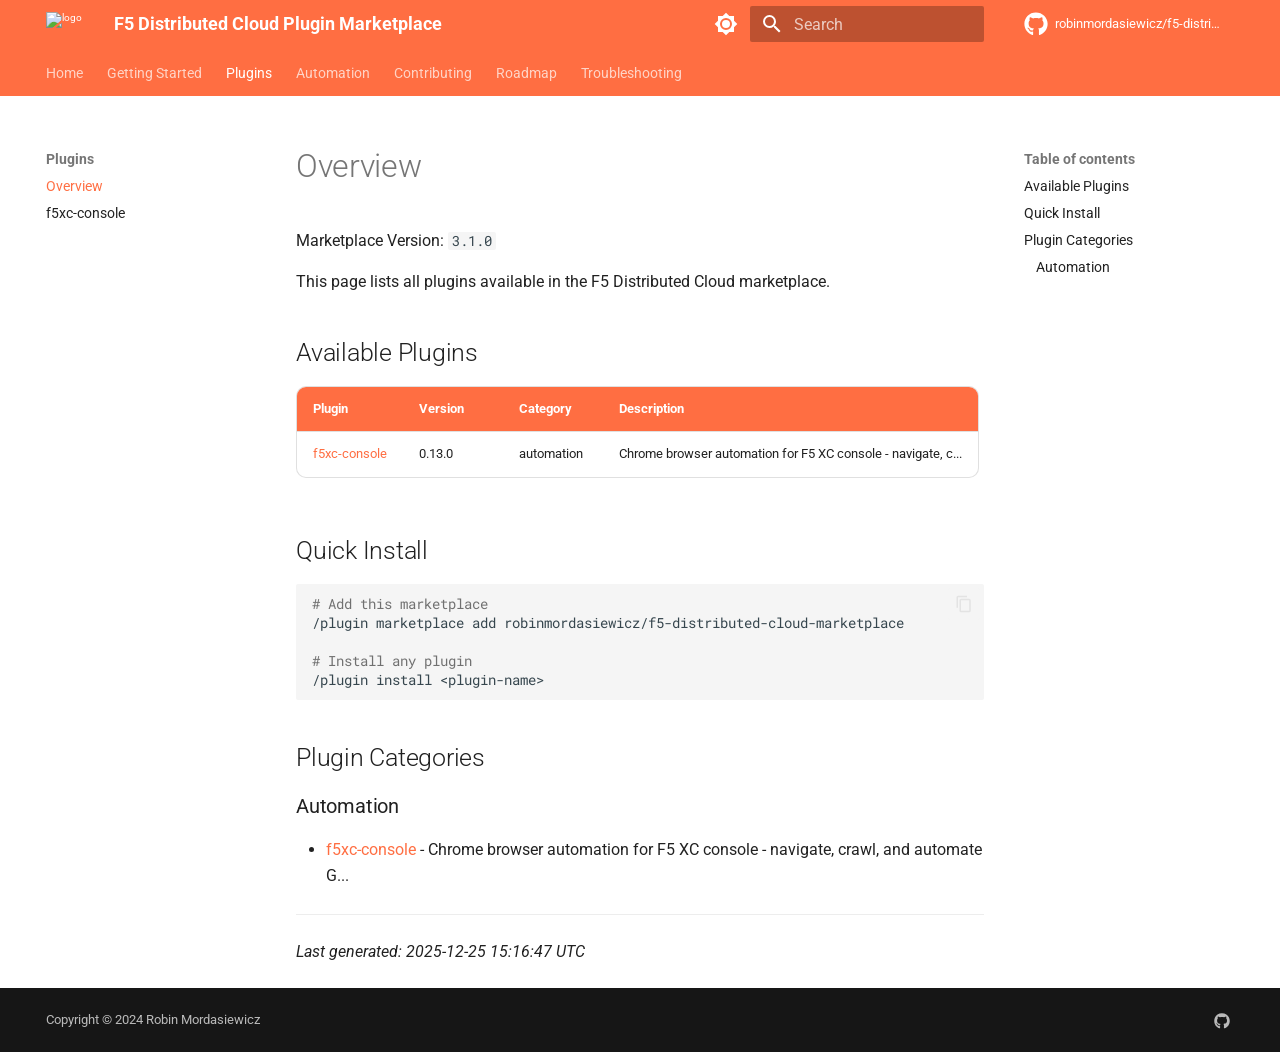
==== commit b0821350: "deploy: 2a1866fef0ba6ea893b1f3748603dc2bc07f562d" ====
--- a/plugins/index.html
+++ b/plugins/index.html
@@ -1,6 +1,6 @@
-<!doctype html><html lang=en class=no-js> <head><meta charset=utf-8><meta name=viewport content="width=device-width,initial-scale=1"><meta name=description content="All available plugins in the F5 Distributed Cloud marketplace"><meta name=author content="Robin Mordasiewicz"><link href=https://robinmordasiewicz.github.io/f5-distributed-cloud-marketplace/plugins/ rel=canonical><link href=../getting-started/ rel=prev><link href=f5xc-chrome/ rel=next><link rel=icon href=../assets/favicon.ico><meta name=generator content="mkdocs-1.6.1, mkdocs-material-9.7.1"><title>Plugin Overview - F5 Distributed Cloud Plugin Marketplace</title><link rel=stylesheet href=../assets/stylesheets/main.484c7ddc.min.css><link rel=stylesheet href=../assets/stylesheets/palette.ab4e12ef.min.css><link rel=preconnect href=https://fonts.gstatic.com crossorigin><link rel=stylesheet href="https://fonts.googleapis.com/css?family=Roboto:300,300i,400,400i,700,700i%7CRoboto+Mono:400,400i,700,700i&display=fallback"><style>:root{--md-text-font:"Roboto";--md-code-font:"Roboto Mono"}</style><link rel=stylesheet href=../stylesheets/extra.css><script>__md_scope=new URL("..",location),__md_hash=e=>[...e].reduce(((e,_)=>(e<<5)-e+_.charCodeAt(0)),0),__md_get=(e,_=localStorage,t=__md_scope)=>JSON.parse(_.getItem(t.pathname+"."+e)),__md_set=(e,_,t=localStorage,a=__md_scope)=>{try{t.setItem(a.pathname+"."+e,JSON.stringify(_))}catch(e){}}</script></head> <body dir=ltr data-md-color-scheme=default data-md-color-primary=deep-orange data-md-color-accent=red> <input class=md-toggle data-md-toggle=drawer type=checkbox id=__drawer autocomplete=off> <input class=md-toggle data-md-toggle=search type=checkbox id=__search autocomplete=off> <label class=md-overlay for=__drawer></label> <div data-md-component=skip> <a href=#available-plugins class=md-skip> Skip to content </a> </div> <div data-md-component=announce> </div> <header class=md-header data-md-component=header> <nav class="md-header__inner md-grid" aria-label=Header> <a href=.. title="F5 Distributed Cloud Plugin Marketplace" class="md-header__button md-logo" aria-label="F5 Distributed Cloud Plugin Marketplace" data-md-component=logo> <img src=../assets/logo.png alt=logo> </a> <label class="md-header__button md-icon" for=__drawer> <svg xmlns=http://www.w3.org/2000/svg viewbox="0 0 24 24"><path d="M3 6h18v2H3zm0 5h18v2H3zm0 5h18v2H3z"/></svg> </label> <div class=md-header__title data-md-component=header-title> <div class=md-header__ellipsis> <div class=md-header__topic> <span class=md-ellipsis> F5 Distributed Cloud Plugin Marketplace </span> </div> <div class=md-header__topic data-md-component=header-topic> <span class=md-ellipsis> Plugin Overview </span> </div> </div> </div> <form class=md-header__option data-md-component=palette> <input class=md-option data-md-color-media data-md-color-scheme=default data-md-color-primary=deep-orange data-md-color-accent=red aria-label="Switch to dark mode" type=radio name=__palette id=__palette_0> <label class="md-header__button md-icon" title="Switch to dark mode" for=__palette_1 hidden> <svg xmlns=http://www.w3.org/2000/svg viewbox="0 0 24 24"><path d="M12 8a4 4 0 0 0-4 4 4 4 0 0 0 4 4 4 4 0 0 0 4-4 4 4 0 0 0-4-4m0 10a6 6 0 0 1-6-6 6 6 0 0 1 6-6 6 6 0 0 1 6 6 6 6 0 0 1-6 6m8-9.31V4h-4.69L12 .69 8.69 4H4v4.69L.69 12 4 15.31V20h4.69L12 23.31 15.31 20H20v-4.69L23.31 12z"/></svg> </label> <input class=md-option data-md-color-media data-md-color-scheme=slate data-md-color-primary=deep-orange data-md-color-accent=red aria-label="Switch to light mode" type=radio name=__palette id=__palette_1> <label class="md-header__button md-icon" title="Switch to light mode" for=__palette_0 hidden> <svg xmlns=http://www.w3.org/2000/svg viewbox="0 0 24 24"><path d="M12 18c-.89 0-1.74-.2-2.5-.55C11.56 16.5 13 14.42 13 12s-1.44-4.5-3.5-5.45C10.26 6.2 11.11 6 12 6a6 6 0 0 1 6 6 6 6 0 0 1-6 6m8-9.31V4h-4.69L12 .69 8.69 4H4v4.69L.69 12 4 15.31V20h4.69L12 23.31 15.31 20H20v-4.69L23.31 12z"/></svg> </label> </form> <script>var palette=__md_get("__palette");if(palette&&palette.color){if("(prefers-color-scheme)"===palette.color.media){var media=matchMedia("(prefers-color-scheme: light)"),input=document.querySelector(media.matches?"[data-md-color-media='(prefers-color-scheme: light)']":"[data-md-color-media='(prefers-color-scheme: dark)']");palette.color.media=input.getAttribute("data-md-color-media"),palette.color.scheme=input.getAttribute("data-md-color-scheme"),palette.color.primary=input.getAttribute("data-md-color-primary"),palette.color.accent=input.getAttribute("data-md-color-accent")}for(var[key,value]of Object.entries(palette.color))document.body.setAttribute("data-md-color-"+key,value)}</script> <label class="md-header__button md-icon" for=__search> <svg xmlns=http://www.w3.org/2000/svg viewbox="0 0 24 24"><path d="M9.5 3A6.5 6.5 0 0 1 16 9.5c0 1.61-.59 3.09-1.56 4.23l.27.27h.79l5 5-1.5 1.5-5-5v-.79l-.27-.27A6.52 6.52 0 0 1 9.5 16 6.5 6.5 0 0 1 3 9.5 6.5 6.5 0 0 1 9.5 3m0 2C7 5 5 7 5 9.5S7 14 9.5 14 14 12 14 9.5 12 5 9.5 5"/></svg> </label> <div class=md-search data-md-component=search role=dialog> <label class=md-search__overlay for=__search></label> <div class=md-search__inner role=search> <form class=md-search__form name=search> <input type=text class=md-search__input name=query aria-label=Search placeholder=Search autocapitalize=off autocorrect=off autocomplete=off spellcheck=false data-md-component=search-query required> <label class="md-search__icon md-icon" for=__search> <svg xmlns=http://www.w3.org/2000/svg viewbox="0 0 24 24"><path d="M9.5 3A6.5 6.5 0 0 1 16 9.5c0 1.61-.59 3.09-1.56 4.23l.27.27h.79l5 5-1.5 1.5-5-5v-.79l-.27-.27A6.52 6.52 0 0 1 9.5 16 6.5 6.5 0 0 1 3 9.5 6.5 6.5 0 0 1 9.5 3m0 2C7 5 5 7 5 9.5S7 14 9.5 14 14 12 14 9.5 12 5 9.5 5"/></svg> <svg xmlns=http://www.w3.org/2000/svg viewbox="0 0 24 24"><path d="M20 11v2H8l5.5 5.5-1.42 1.42L4.16 12l7.92-7.92L13.5 5.5 8 11z"/></svg> </label> <nav class=md-search__options aria-label=Search> <button type=reset class="md-search__icon md-icon" title=Clear aria-label=Clear tabindex=-1> <svg xmlns=http://www.w3.org/2000/svg viewbox="0 0 24 24"><path d="M19 6.41 17.59 5 12 10.59 6.41 5 5 6.41 10.59 12 5 17.59 6.41 19 12 13.41 17.59 19 19 17.59 13.41 12z"/></svg> </button> </nav> <div class=md-search__suggest data-md-component=search-suggest></div> </form> <div class=md-search__output> <div class=md-search__scrollwrap tabindex=0 data-md-scrollfix> <div class=md-search-result data-md-component=search-result> <div class=md-search-result__meta> Initializing search </div> <ol class=md-search-result__list role=presentation></ol> </div> </div> </div> </div> </div> <div class=md-header__source> <a href=https://github.com/robinmordasiewicz/f5-distributed-cloud-marketplace title="Go to repository" class=md-source data-md-component=source> <div class="md-source__icon md-icon"> <svg xmlns=http://www.w3.org/2000/svg viewbox="0 0 512 512"><!-- Font Awesome Free 7.1.0 by @fontawesome - https://fontawesome.com License - https://fontawesome.com/license/free (Icons: CC BY 4.0, Fonts: SIL OFL 1.1, Code: MIT License) Copyright 2025 Fonticons, Inc.--><path d="M173.9 397.4c0 2-2.3 3.6-5.2 3.6-3.3.3-5.6-1.3-5.6-3.6 0-2 2.3-3.6 5.2-3.6 3-.3 5.6 1.3 5.6 3.6m-31.1-4.5c-.7 2 1.3 4.3 4.3 4.9 2.6 1 5.6 0 6.2-2s-1.3-4.3-4.3-5.2c-2.6-.7-5.5.3-6.2 2.3m44.2-1.7c-2.9.7-4.9 2.6-4.6 4.9.3 2 2.9 3.3 5.9 2.6 2.9-.7 4.9-2.6 4.6-4.6-.3-1.9-3-3.2-5.9-2.9M252.8 8C114.1 8 8 113.3 8 252c0 110.9 69.8 205.8 169.5 239.2 12.8 2.3 17.3-5.6 17.3-12.1 0-6.2-.3-40.4-.3-61.4 0 0-70 15-84.7-29.8 0 0-11.4-29.1-27.8-36.6 0 0-22.9-15.7 1.6-15.4 0 0 24.9 2 38.6 25.8 21.9 38.6 58.6 27.5 72.9 20.9 2.3-16 8.8-27.1 16-33.7-55.9-6.2-112.3-14.3-112.3-110.5 0-27.5 7.6-41.3 23.6-58.9-2.6-6.5-11.1-33.3 2.6-67.9 20.9-6.5 69 27 69 27 20-5.6 41.5-8.5 62.8-8.5s42.8 2.9 62.8 8.5c0 0 48.1-33.6 69-27 13.7 34.7 5.2 61.4 2.6 67.9 16 17.7 25.8 31.5 25.8 58.9 0 96.5-58.9 104.2-114.8 110.5 9.2 7.9 17 22.9 17 46.4 0 33.7-.3 75.4-.3 83.6 0 6.5 4.6 14.4 17.3 12.1C436.2 457.8 504 362.9 504 252 504 113.3 391.5 8 252.8 8M105.2 352.9c-1.3 1-1 3.3.7 5.2 1.6 1.6 3.9 2.3 5.2 1 1.3-1 1-3.3-.7-5.2-1.6-1.6-3.9-2.3-5.2-1m-10.8-8.1c-.7 1.3.3 2.9 2.3 3.9 1.6 1 3.6.7 4.3-.7.7-1.3-.3-2.9-2.3-3.9-2-.6-3.6-.3-4.3.7m32.4 35.6c-1.6 1.3-1 4.3 1.3 6.2 2.3 2.3 5.2 2.6 6.5 1 1.3-1.3.7-4.3-1.3-6.2-2.2-2.3-5.2-2.6-6.5-1m-11.4-14.7c-1.6 1-1.6 3.6 0 5.9s4.3 3.3 5.6 2.3c1.6-1.3 1.6-3.9 0-6.2-1.4-2.3-4-3.3-5.6-2"/></svg> </div> <div class=md-source__repository> robinmordasiewicz/f5-distributed-cloud-marketplace </div> </a> </div> </nav> </header> <div class=md-container data-md-component=container> <nav class=md-tabs aria-label=Tabs data-md-component=tabs> <div class=md-grid> <ul class=md-tabs__list> <li class=md-tabs__item> <a href=.. class=md-tabs__link> Home </a> </li> <li class=md-tabs__item> <a href=../getting-started/ class=md-tabs__link> Getting Started </a> </li> <li class="md-tabs__item md-tabs__item--active"> <a href=./ class=md-tabs__link> Plugins </a> </li> <li class=md-tabs__item> <a href=../contributing/ class=md-tabs__link> Contributing </a> </li> <li class=md-tabs__item> <a href=../roadmap/ class=md-tabs__link> Roadmap </a> </li> <li class=md-tabs__item> <a href=../troubleshooting/ class=md-tabs__link> Troubleshooting </a> </li> </ul> </div> </nav> <main class=md-main data-md-component=main> <div class="md-main__inner md-grid"> <div class="md-sidebar md-sidebar--primary" data-md-component=sidebar data-md-type=navigation> <div class=md-sidebar__scrollwrap> <div class=md-sidebar__inner> <nav class="md-nav md-nav--primary md-nav--lifted" aria-label=Navigation data-md-level=0> <label class=md-nav__title for=__drawer> <a href=.. title="F5 Distributed Cloud Plugin Marketplace" class="md-nav__button md-logo" aria-label="F5 Distributed Cloud Plugin Marketplace" data-md-component=logo> <img src=../assets/logo.png alt=logo> </a> F5 Distributed Cloud Plugin Marketplace </label> <div class=md-nav__source> <a href=https://github.com/robinmordasiewicz/f5-distributed-cloud-marketplace title="Go to repository" class=md-source data-md-component=source> <div class="md-source__icon md-icon"> <svg xmlns=http://www.w3.org/2000/svg viewbox="0 0 512 512"><!-- Font Awesome Free 7.1.0 by @fontawesome - https://fontawesome.com License - https://fontawesome.com/license/free (Icons: CC BY 4.0, Fonts: SIL OFL 1.1, Code: MIT License) Copyright 2025 Fonticons, Inc.--><path d="M173.9 397.4c0 2-2.3 3.6-5.2 3.6-3.3.3-5.6-1.3-5.6-3.6 0-2 2.3-3.6 5.2-3.6 3-.3 5.6 1.3 5.6 3.6m-31.1-4.5c-.7 2 1.3 4.3 4.3 4.9 2.6 1 5.6 0 6.2-2s-1.3-4.3-4.3-5.2c-2.6-.7-5.5.3-6.2 2.3m44.2-1.7c-2.9.7-4.9 2.6-4.6 4.9.3 2 2.9 3.3 5.9 2.6 2.9-.7 4.9-2.6 4.6-4.6-.3-1.9-3-3.2-5.9-2.9M252.8 8C114.1 8 8 113.3 8 252c0 110.9 69.8 205.8 169.5 239.2 12.8 2.3 17.3-5.6 17.3-12.1 0-6.2-.3-40.4-.3-61.4 0 0-70 15-84.7-29.8 0 0-11.4-29.1-27.8-36.6 0 0-22.9-15.7 1.6-15.4 0 0 24.9 2 38.6 25.8 21.9 38.6 58.6 27.5 72.9 20.9 2.3-16 8.8-27.1 16-33.7-55.9-6.2-112.3-14.3-112.3-110.5 0-27.5 7.6-41.3 23.6-58.9-2.6-6.5-11.1-33.3 2.6-67.9 20.9-6.5 69 27 69 27 20-5.6 41.5-8.5 62.8-8.5s42.8 2.9 62.8 8.5c0 0 48.1-33.6 69-27 13.7 34.7 5.2 61.4 2.6 67.9 16 17.7 25.8 31.5 25.8 58.9 0 96.5-58.9 104.2-114.8 110.5 9.2 7.9 17 22.9 17 46.4 0 33.7-.3 75.4-.3 83.6 0 6.5 4.6 14.4 17.3 12.1C436.2 457.8 504 362.9 504 252 504 113.3 391.5 8 252.8 8M105.2 352.9c-1.3 1-1 3.3.7 5.2 1.6 1.6 3.9 2.3 5.2 1 1.3-1 1-3.3-.7-5.2-1.6-1.6-3.9-2.3-5.2-1m-10.8-8.1c-.7 1.3.3 2.9 2.3 3.9 1.6 1 3.6.7 4.3-.7.7-1.3-.3-2.9-2.3-3.9-2-.6-3.6-.3-4.3.7m32.4 35.6c-1.6 1.3-1 4.3 1.3 6.2 2.3 2.3 5.2 2.6 6.5 1 1.3-1.3.7-4.3-1.3-6.2-2.2-2.3-5.2-2.6-6.5-1m-11.4-14.7c-1.6 1-1.6 3.6 0 5.9s4.3 3.3 5.6 2.3c1.6-1.3 1.6-3.9 0-6.2-1.4-2.3-4-3.3-5.6-2"/></svg> </div> <div class=md-source__repository> robinmordasiewicz/f5-distributed-cloud-marketplace </div> </a> </div> <ul class=md-nav__list data-md-scrollfix> <li class=md-nav__item> <a href=.. class=md-nav__link> <span class=md-ellipsis> Home </span> </a> </li> <li class=md-nav__item> <a href=../getting-started/ class=md-nav__link> <span class=md-ellipsis> Getting Started </span> </a> </li> <li class="md-nav__item md-nav__item--active md-nav__item--section md-nav__item--nested"> <input class="md-nav__toggle md-toggle " type=checkbox id=__nav_3 checked> <label class=md-nav__link for=__nav_3 id=__nav_3_label tabindex> <span class=md-ellipsis> Plugins </span> <span class="md-nav__icon md-icon"></span> </label> <nav class=md-nav data-md-level=1 aria-labelledby=__nav_3_label aria-expanded=true> <label class=md-nav__title for=__nav_3> <span class="md-nav__icon md-icon"></span> Plugins </label> <ul class=md-nav__list data-md-scrollfix> <li class="md-nav__item md-nav__item--active"> <input class="md-nav__toggle md-toggle" type=checkbox id=__toc> <label class="md-nav__link md-nav__link--active" for=__toc> <span class=md-ellipsis> Overview </span> <span class="md-nav__icon md-icon"></span> </label> <a href=./ class="md-nav__link md-nav__link--active"> <span class=md-ellipsis> Overview </span> </a> <nav class="md-nav md-nav--secondary" aria-label="Table of contents"> <label class=md-nav__title for=__toc> <span class="md-nav__icon md-icon"></span> Table of contents </label> <ul class=md-nav__list data-md-component=toc data-md-scrollfix> <li class=md-nav__item> <a href=#available-plugins class=md-nav__link> <span class=md-ellipsis> Available Plugins </span> </a> </li> <li class=md-nav__item> <a href=#quick-install class=md-nav__link> <span class=md-ellipsis> Quick Install </span> </a> </li> <li class=md-nav__item> <a href=#plugin-categories class=md-nav__link> <span class=md-ellipsis> Plugin Categories </span> </a> <nav class=md-nav aria-label="Plugin Categories"> <ul class=md-nav__list> <li class=md-nav__item> <a href=#automation class=md-nav__link> <span class=md-ellipsis> Automation </span> </a> </li> </ul> </nav> </li> </ul> </nav> </li> <li class=md-nav__item> <a href=f5xc-chrome/ class=md-nav__link> <span class=md-ellipsis> f5xc-chrome </span> </a> </li> </ul> </nav> </li> <li class=md-nav__item> <a href=../contributing/ class=md-nav__link> <span class=md-ellipsis> Contributing </span> </a> </li> <li class=md-nav__item> <a href=../roadmap/ class=md-nav__link> <span class=md-ellipsis> Roadmap </span> </a> </li> <li class=md-nav__item> <a href=../troubleshooting/ class=md-nav__link> <span class=md-ellipsis> Troubleshooting </span> </a> </li> </ul> </nav> </div> </div> </div> <div class="md-sidebar md-sidebar--secondary" data-md-component=sidebar data-md-type=toc> <div class=md-sidebar__scrollwrap> <div class=md-sidebar__inner> <nav class="md-nav md-nav--secondary" aria-label="Table of contents"> <label class=md-nav__title for=__toc> <span class="md-nav__icon md-icon"></span> Table of contents </label> <ul class=md-nav__list data-md-component=toc data-md-scrollfix> <li class=md-nav__item> <a href=#available-plugins class=md-nav__link> <span class=md-ellipsis> Available Plugins </span> </a> </li> <li class=md-nav__item> <a href=#quick-install class=md-nav__link> <span class=md-ellipsis> Quick Install </span> </a> </li> <li class=md-nav__item> <a href=#plugin-categories class=md-nav__link> <span class=md-ellipsis> Plugin Categories </span> </a> <nav class=md-nav aria-label="Plugin Categories"> <ul class=md-nav__list> <li class=md-nav__item> <a href=#automation class=md-nav__link> <span class=md-ellipsis> Automation </span> </a> </li> </ul> </nav> </li> </ul> </nav> </div> </div> </div> <div class=md-content data-md-component=content> <article class="md-content__inner md-typeset"> <h1>Overview</h1> <p>Marketplace Version: <code>2.0.0</code></p> <p>This page lists all plugins available in the F5 Distributed Cloud marketplace.</p> <h2 id=available-plugins>Available Plugins<a class=headerlink href=#available-plugins title="Permanent link">&para;</a></h2> <table> <thead> <tr> <th>Plugin</th> <th>Version</th> <th>Category</th> <th>Description</th> </tr> </thead> <tbody> <tr> <td><a href=f5xc-chrome/ >f5xc-chrome</a></td> <td>0.6.0</td> <td>automation</td> <td>Chrome browser automation for F5 XC console - navigate, c...</td> </tr> </tbody> </table> <h2 id=quick-install>Quick Install<a class=headerlink href=#quick-install title="Permanent link">&para;</a></h2> <div class="language-bash highlight"><pre><span></span><code><span id=__span-0-1><a id=__codelineno-0-1 name=__codelineno-0-1 href=#__codelineno-0-1></a><span class=c1># Add this marketplace</span>
+<!doctype html><html lang=en class=no-js> <head><meta charset=utf-8><meta name=viewport content="width=device-width,initial-scale=1"><meta name=description content="All available plugins in the F5 Distributed Cloud marketplace"><meta name=author content="Robin Mordasiewicz"><link href=https://robinmordasiewicz.github.io/f5-distributed-cloud-marketplace/plugins/ rel=canonical><link href=../getting-started/ rel=prev><link href=f5xc-console/ rel=next><link rel=icon href=../assets/favicon.ico><meta name=generator content="mkdocs-1.6.1, mkdocs-material-9.7.1"><title>Plugin Overview - F5 Distributed Cloud Plugin Marketplace</title><link rel=stylesheet href=../assets/stylesheets/main.484c7ddc.min.css><link rel=stylesheet href=../assets/stylesheets/palette.ab4e12ef.min.css><link rel=preconnect href=https://fonts.gstatic.com crossorigin><link rel=stylesheet href="https://fonts.googleapis.com/css?family=Roboto:300,300i,400,400i,700,700i%7CRoboto+Mono:400,400i,700,700i&display=fallback"><style>:root{--md-text-font:"Roboto";--md-code-font:"Roboto Mono"}</style><link rel=stylesheet href=../stylesheets/extra.css><script>__md_scope=new URL("..",location),__md_hash=e=>[...e].reduce(((e,_)=>(e<<5)-e+_.charCodeAt(0)),0),__md_get=(e,_=localStorage,t=__md_scope)=>JSON.parse(_.getItem(t.pathname+"."+e)),__md_set=(e,_,t=localStorage,a=__md_scope)=>{try{t.setItem(a.pathname+"."+e,JSON.stringify(_))}catch(e){}}</script></head> <body dir=ltr data-md-color-scheme=default data-md-color-primary=deep-orange data-md-color-accent=red> <input class=md-toggle data-md-toggle=drawer type=checkbox id=__drawer autocomplete=off> <input class=md-toggle data-md-toggle=search type=checkbox id=__search autocomplete=off> <label class=md-overlay for=__drawer></label> <div data-md-component=skip> <a href=#available-plugins class=md-skip> Skip to content </a> </div> <div data-md-component=announce> </div> <header class=md-header data-md-component=header> <nav class="md-header__inner md-grid" aria-label=Header> <a href=.. title="F5 Distributed Cloud Plugin Marketplace" class="md-header__button md-logo" aria-label="F5 Distributed Cloud Plugin Marketplace" data-md-component=logo> <img src=../assets/logo.png alt=logo> </a> <label class="md-header__button md-icon" for=__drawer> <svg xmlns=http://www.w3.org/2000/svg viewbox="0 0 24 24"><path d="M3 6h18v2H3zm0 5h18v2H3zm0 5h18v2H3z"/></svg> </label> <div class=md-header__title data-md-component=header-title> <div class=md-header__ellipsis> <div class=md-header__topic> <span class=md-ellipsis> F5 Distributed Cloud Plugin Marketplace </span> </div> <div class=md-header__topic data-md-component=header-topic> <span class=md-ellipsis> Plugin Overview </span> </div> </div> </div> <form class=md-header__option data-md-component=palette> <input class=md-option data-md-color-media data-md-color-scheme=default data-md-color-primary=deep-orange data-md-color-accent=red aria-label="Switch to dark mode" type=radio name=__palette id=__palette_0> <label class="md-header__button md-icon" title="Switch to dark mode" for=__palette_1 hidden> <svg xmlns=http://www.w3.org/2000/svg viewbox="0 0 24 24"><path d="M12 8a4 4 0 0 0-4 4 4 4 0 0 0 4 4 4 4 0 0 0 4-4 4 4 0 0 0-4-4m0 10a6 6 0 0 1-6-6 6 6 0 0 1 6-6 6 6 0 0 1 6 6 6 6 0 0 1-6 6m8-9.31V4h-4.69L12 .69 8.69 4H4v4.69L.69 12 4 15.31V20h4.69L12 23.31 15.31 20H20v-4.69L23.31 12z"/></svg> </label> <input class=md-option data-md-color-media data-md-color-scheme=slate data-md-color-primary=deep-orange data-md-color-accent=red aria-label="Switch to light mode" type=radio name=__palette id=__palette_1> <label class="md-header__button md-icon" title="Switch to light mode" for=__palette_0 hidden> <svg xmlns=http://www.w3.org/2000/svg viewbox="0 0 24 24"><path d="M12 18c-.89 0-1.74-.2-2.5-.55C11.56 16.5 13 14.42 13 12s-1.44-4.5-3.5-5.45C10.26 6.2 11.11 6 12 6a6 6 0 0 1 6 6 6 6 0 0 1-6 6m8-9.31V4h-4.69L12 .69 8.69 4H4v4.69L.69 12 4 15.31V20h4.69L12 23.31 15.31 20H20v-4.69L23.31 12z"/></svg> </label> </form> <script>var palette=__md_get("__palette");if(palette&&palette.color){if("(prefers-color-scheme)"===palette.color.media){var media=matchMedia("(prefers-color-scheme: light)"),input=document.querySelector(media.matches?"[data-md-color-media='(prefers-color-scheme: light)']":"[data-md-color-media='(prefers-color-scheme: dark)']");palette.color.media=input.getAttribute("data-md-color-media"),palette.color.scheme=input.getAttribute("data-md-color-scheme"),palette.color.primary=input.getAttribute("data-md-color-primary"),palette.color.accent=input.getAttribute("data-md-color-accent")}for(var[key,value]of Object.entries(palette.color))document.body.setAttribute("data-md-color-"+key,value)}</script> <label class="md-header__button md-icon" for=__search> <svg xmlns=http://www.w3.org/2000/svg viewbox="0 0 24 24"><path d="M9.5 3A6.5 6.5 0 0 1 16 9.5c0 1.61-.59 3.09-1.56 4.23l.27.27h.79l5 5-1.5 1.5-5-5v-.79l-.27-.27A6.52 6.52 0 0 1 9.5 16 6.5 6.5 0 0 1 3 9.5 6.5 6.5 0 0 1 9.5 3m0 2C7 5 5 7 5 9.5S7 14 9.5 14 14 12 14 9.5 12 5 9.5 5"/></svg> </label> <div class=md-search data-md-component=search role=dialog> <label class=md-search__overlay for=__search></label> <div class=md-search__inner role=search> <form class=md-search__form name=search> <input type=text class=md-search__input name=query aria-label=Search placeholder=Search autocapitalize=off autocorrect=off autocomplete=off spellcheck=false data-md-component=search-query required> <label class="md-search__icon md-icon" for=__search> <svg xmlns=http://www.w3.org/2000/svg viewbox="0 0 24 24"><path d="M9.5 3A6.5 6.5 0 0 1 16 9.5c0 1.61-.59 3.09-1.56 4.23l.27.27h.79l5 5-1.5 1.5-5-5v-.79l-.27-.27A6.52 6.52 0 0 1 9.5 16 6.5 6.5 0 0 1 3 9.5 6.5 6.5 0 0 1 9.5 3m0 2C7 5 5 7 5 9.5S7 14 9.5 14 14 12 14 9.5 12 5 9.5 5"/></svg> <svg xmlns=http://www.w3.org/2000/svg viewbox="0 0 24 24"><path d="M20 11v2H8l5.5 5.5-1.42 1.42L4.16 12l7.92-7.92L13.5 5.5 8 11z"/></svg> </label> <nav class=md-search__options aria-label=Search> <button type=reset class="md-search__icon md-icon" title=Clear aria-label=Clear tabindex=-1> <svg xmlns=http://www.w3.org/2000/svg viewbox="0 0 24 24"><path d="M19 6.41 17.59 5 12 10.59 6.41 5 5 6.41 10.59 12 5 17.59 6.41 19 12 13.41 17.59 19 19 17.59 13.41 12z"/></svg> </button> </nav> <div class=md-search__suggest data-md-component=search-suggest></div> </form> <div class=md-search__output> <div class=md-search__scrollwrap tabindex=0 data-md-scrollfix> <div class=md-search-result data-md-component=search-result> <div class=md-search-result__meta> Initializing search </div> <ol class=md-search-result__list role=presentation></ol> </div> </div> </div> </div> </div> <div class=md-header__source> <a href=https://github.com/robinmordasiewicz/f5-distributed-cloud-marketplace title="Go to repository" class=md-source data-md-component=source> <div class="md-source__icon md-icon"> <svg xmlns=http://www.w3.org/2000/svg viewbox="0 0 512 512"><!-- Font Awesome Free 7.1.0 by @fontawesome - https://fontawesome.com License - https://fontawesome.com/license/free (Icons: CC BY 4.0, Fonts: SIL OFL 1.1, Code: MIT License) Copyright 2025 Fonticons, Inc.--><path d="M173.9 397.4c0 2-2.3 3.6-5.2 3.6-3.3.3-5.6-1.3-5.6-3.6 0-2 2.3-3.6 5.2-3.6 3-.3 5.6 1.3 5.6 3.6m-31.1-4.5c-.7 2 1.3 4.3 4.3 4.9 2.6 1 5.6 0 6.2-2s-1.3-4.3-4.3-5.2c-2.6-.7-5.5.3-6.2 2.3m44.2-1.7c-2.9.7-4.9 2.6-4.6 4.9.3 2 2.9 3.3 5.9 2.6 2.9-.7 4.9-2.6 4.6-4.6-.3-1.9-3-3.2-5.9-2.9M252.8 8C114.1 8 8 113.3 8 252c0 110.9 69.8 205.8 169.5 239.2 12.8 2.3 17.3-5.6 17.3-12.1 0-6.2-.3-40.4-.3-61.4 0 0-70 15-84.7-29.8 0 0-11.4-29.1-27.8-36.6 0 0-22.9-15.7 1.6-15.4 0 0 24.9 2 38.6 25.8 21.9 38.6 58.6 27.5 72.9 20.9 2.3-16 8.8-27.1 16-33.7-55.9-6.2-112.3-14.3-112.3-110.5 0-27.5 7.6-41.3 23.6-58.9-2.6-6.5-11.1-33.3 2.6-67.9 20.9-6.5 69 27 69 27 20-5.6 41.5-8.5 62.8-8.5s42.8 2.9 62.8 8.5c0 0 48.1-33.6 69-27 13.7 34.7 5.2 61.4 2.6 67.9 16 17.7 25.8 31.5 25.8 58.9 0 96.5-58.9 104.2-114.8 110.5 9.2 7.9 17 22.9 17 46.4 0 33.7-.3 75.4-.3 83.6 0 6.5 4.6 14.4 17.3 12.1C436.2 457.8 504 362.9 504 252 504 113.3 391.5 8 252.8 8M105.2 352.9c-1.3 1-1 3.3.7 5.2 1.6 1.6 3.9 2.3 5.2 1 1.3-1 1-3.3-.7-5.2-1.6-1.6-3.9-2.3-5.2-1m-10.8-8.1c-.7 1.3.3 2.9 2.3 3.9 1.6 1 3.6.7 4.3-.7.7-1.3-.3-2.9-2.3-3.9-2-.6-3.6-.3-4.3.7m32.4 35.6c-1.6 1.3-1 4.3 1.3 6.2 2.3 2.3 5.2 2.6 6.5 1 1.3-1.3.7-4.3-1.3-6.2-2.2-2.3-5.2-2.6-6.5-1m-11.4-14.7c-1.6 1-1.6 3.6 0 5.9s4.3 3.3 5.6 2.3c1.6-1.3 1.6-3.9 0-6.2-1.4-2.3-4-3.3-5.6-2"/></svg> </div> <div class=md-source__repository> robinmordasiewicz/f5-distributed-cloud-marketplace </div> </a> </div> </nav> </header> <div class=md-container data-md-component=container> <nav class=md-tabs aria-label=Tabs data-md-component=tabs> <div class=md-grid> <ul class=md-tabs__list> <li class=md-tabs__item> <a href=.. class=md-tabs__link> Home </a> </li> <li class=md-tabs__item> <a href=../getting-started/ class=md-tabs__link> Getting Started </a> </li> <li class="md-tabs__item md-tabs__item--active"> <a href=./ class=md-tabs__link> Plugins </a> </li> <li class=md-tabs__item> <a href=../plugin-automation/ class=md-tabs__link> Automation </a> </li> <li class=md-tabs__item> <a href=../contributing/ class=md-tabs__link> Contributing </a> </li> <li class=md-tabs__item> <a href=../roadmap/ class=md-tabs__link> Roadmap </a> </li> <li class=md-tabs__item> <a href=../troubleshooting/ class=md-tabs__link> Troubleshooting </a> </li> </ul> </div> </nav> <main class=md-main data-md-component=main> <div class="md-main__inner md-grid"> <div class="md-sidebar md-sidebar--primary" data-md-component=sidebar data-md-type=navigation> <div class=md-sidebar__scrollwrap> <div class=md-sidebar__inner> <nav class="md-nav md-nav--primary md-nav--lifted" aria-label=Navigation data-md-level=0> <label class=md-nav__title for=__drawer> <a href=.. title="F5 Distributed Cloud Plugin Marketplace" class="md-nav__button md-logo" aria-label="F5 Distributed Cloud Plugin Marketplace" data-md-component=logo> <img src=../assets/logo.png alt=logo> </a> F5 Distributed Cloud Plugin Marketplace </label> <div class=md-nav__source> <a href=https://github.com/robinmordasiewicz/f5-distributed-cloud-marketplace title="Go to repository" class=md-source data-md-component=source> <div class="md-source__icon md-icon"> <svg xmlns=http://www.w3.org/2000/svg viewbox="0 0 512 512"><!-- Font Awesome Free 7.1.0 by @fontawesome - https://fontawesome.com License - https://fontawesome.com/license/free (Icons: CC BY 4.0, Fonts: SIL OFL 1.1, Code: MIT License) Copyright 2025 Fonticons, Inc.--><path d="M173.9 397.4c0 2-2.3 3.6-5.2 3.6-3.3.3-5.6-1.3-5.6-3.6 0-2 2.3-3.6 5.2-3.6 3-.3 5.6 1.3 5.6 3.6m-31.1-4.5c-.7 2 1.3 4.3 4.3 4.9 2.6 1 5.6 0 6.2-2s-1.3-4.3-4.3-5.2c-2.6-.7-5.5.3-6.2 2.3m44.2-1.7c-2.9.7-4.9 2.6-4.6 4.9.3 2 2.9 3.3 5.9 2.6 2.9-.7 4.9-2.6 4.6-4.6-.3-1.9-3-3.2-5.9-2.9M252.8 8C114.1 8 8 113.3 8 252c0 110.9 69.8 205.8 169.5 239.2 12.8 2.3 17.3-5.6 17.3-12.1 0-6.2-.3-40.4-.3-61.4 0 0-70 15-84.7-29.8 0 0-11.4-29.1-27.8-36.6 0 0-22.9-15.7 1.6-15.4 0 0 24.9 2 38.6 25.8 21.9 38.6 58.6 27.5 72.9 20.9 2.3-16 8.8-27.1 16-33.7-55.9-6.2-112.3-14.3-112.3-110.5 0-27.5 7.6-41.3 23.6-58.9-2.6-6.5-11.1-33.3 2.6-67.9 20.9-6.5 69 27 69 27 20-5.6 41.5-8.5 62.8-8.5s42.8 2.9 62.8 8.5c0 0 48.1-33.6 69-27 13.7 34.7 5.2 61.4 2.6 67.9 16 17.7 25.8 31.5 25.8 58.9 0 96.5-58.9 104.2-114.8 110.5 9.2 7.9 17 22.9 17 46.4 0 33.7-.3 75.4-.3 83.6 0 6.5 4.6 14.4 17.3 12.1C436.2 457.8 504 362.9 504 252 504 113.3 391.5 8 252.8 8M105.2 352.9c-1.3 1-1 3.3.7 5.2 1.6 1.6 3.9 2.3 5.2 1 1.3-1 1-3.3-.7-5.2-1.6-1.6-3.9-2.3-5.2-1m-10.8-8.1c-.7 1.3.3 2.9 2.3 3.9 1.6 1 3.6.7 4.3-.7.7-1.3-.3-2.9-2.3-3.9-2-.6-3.6-.3-4.3.7m32.4 35.6c-1.6 1.3-1 4.3 1.3 6.2 2.3 2.3 5.2 2.6 6.5 1 1.3-1.3.7-4.3-1.3-6.2-2.2-2.3-5.2-2.6-6.5-1m-11.4-14.7c-1.6 1-1.6 3.6 0 5.9s4.3 3.3 5.6 2.3c1.6-1.3 1.6-3.9 0-6.2-1.4-2.3-4-3.3-5.6-2"/></svg> </div> <div class=md-source__repository> robinmordasiewicz/f5-distributed-cloud-marketplace </div> </a> </div> <ul class=md-nav__list data-md-scrollfix> <li class=md-nav__item> <a href=.. class=md-nav__link> <span class=md-ellipsis> Home </span> </a> </li> <li class=md-nav__item> <a href=../getting-started/ class=md-nav__link> <span class=md-ellipsis> Getting Started </span> </a> </li> <li class="md-nav__item md-nav__item--active md-nav__item--section md-nav__item--nested"> <input class="md-nav__toggle md-toggle " type=checkbox id=__nav_3 checked> <label class=md-nav__link for=__nav_3 id=__nav_3_label tabindex> <span class=md-ellipsis> Plugins </span> <span class="md-nav__icon md-icon"></span> </label> <nav class=md-nav data-md-level=1 aria-labelledby=__nav_3_label aria-expanded=true> <label class=md-nav__title for=__nav_3> <span class="md-nav__icon md-icon"></span> Plugins </label> <ul class=md-nav__list data-md-scrollfix> <li class="md-nav__item md-nav__item--active"> <input class="md-nav__toggle md-toggle" type=checkbox id=__toc> <label class="md-nav__link md-nav__link--active" for=__toc> <span class=md-ellipsis> Overview </span> <span class="md-nav__icon md-icon"></span> </label> <a href=./ class="md-nav__link md-nav__link--active"> <span class=md-ellipsis> Overview </span> </a> <nav class="md-nav md-nav--secondary" aria-label="Table of contents"> <label class=md-nav__title for=__toc> <span class="md-nav__icon md-icon"></span> Table of contents </label> <ul class=md-nav__list data-md-component=toc data-md-scrollfix> <li class=md-nav__item> <a href=#available-plugins class=md-nav__link> <span class=md-ellipsis> Available Plugins </span> </a> </li> <li class=md-nav__item> <a href=#quick-install class=md-nav__link> <span class=md-ellipsis> Quick Install </span> </a> </li> <li class=md-nav__item> <a href=#plugin-categories class=md-nav__link> <span class=md-ellipsis> Plugin Categories </span> </a> <nav class=md-nav aria-label="Plugin Categories"> <ul class=md-nav__list> <li class=md-nav__item> <a href=#automation class=md-nav__link> <span class=md-ellipsis> Automation </span> </a> </li> </ul> </nav> </li> </ul> </nav> </li> <li class=md-nav__item> <a href=f5xc-console/ class=md-nav__link> <span class=md-ellipsis> f5xc-console </span> </a> </li> </ul> </nav> </li> <li class=md-nav__item> <a href=../plugin-automation/ class=md-nav__link> <span class=md-ellipsis> Automation </span> </a> </li> <li class=md-nav__item> <a href=../contributing/ class=md-nav__link> <span class=md-ellipsis> Contributing </span> </a> </li> <li class=md-nav__item> <a href=../roadmap/ class=md-nav__link> <span class=md-ellipsis> Roadmap </span> </a> </li> <li class=md-nav__item> <a href=../troubleshooting/ class=md-nav__link> <span class=md-ellipsis> Troubleshooting </span> </a> </li> </ul> </nav> </div> </div> </div> <div class="md-sidebar md-sidebar--secondary" data-md-component=sidebar data-md-type=toc> <div class=md-sidebar__scrollwrap> <div class=md-sidebar__inner> <nav class="md-nav md-nav--secondary" aria-label="Table of contents"> <label class=md-nav__title for=__toc> <span class="md-nav__icon md-icon"></span> Table of contents </label> <ul class=md-nav__list data-md-component=toc data-md-scrollfix> <li class=md-nav__item> <a href=#available-plugins class=md-nav__link> <span class=md-ellipsis> Available Plugins </span> </a> </li> <li class=md-nav__item> <a href=#quick-install class=md-nav__link> <span class=md-ellipsis> Quick Install </span> </a> </li> <li class=md-nav__item> <a href=#plugin-categories class=md-nav__link> <span class=md-ellipsis> Plugin Categories </span> </a> <nav class=md-nav aria-label="Plugin Categories"> <ul class=md-nav__list> <li class=md-nav__item> <a href=#automation class=md-nav__link> <span class=md-ellipsis> Automation </span> </a> </li> </ul> </nav> </li> </ul> </nav> </div> </div> </div> <div class=md-content data-md-component=content> <article class="md-content__inner md-typeset"> <h1>Overview</h1> <p>Marketplace Version: <code>3.1.0</code></p> <p>This page lists all plugins available in the F5 Distributed Cloud marketplace.</p> <h2 id=available-plugins>Available Plugins<a class=headerlink href=#available-plugins title="Permanent link">&para;</a></h2> <table> <thead> <tr> <th>Plugin</th> <th>Version</th> <th>Category</th> <th>Description</th> </tr> </thead> <tbody> <tr> <td><a href=f5xc-console/ >f5xc-console</a></td> <td>0.13.0</td> <td>automation</td> <td>Chrome browser automation for F5 XC console - navigate, c...</td> </tr> </tbody> </table> <h2 id=quick-install>Quick Install<a class=headerlink href=#quick-install title="Permanent link">&para;</a></h2> <div class="language-bash highlight"><pre><span></span><code><span id=__span-0-1><a id=__codelineno-0-1 name=__codelineno-0-1 href=#__codelineno-0-1></a><span class=c1># Add this marketplace</span>
 </span><span id=__span-0-2><a id=__codelineno-0-2 name=__codelineno-0-2 href=#__codelineno-0-2></a>/plugin<span class=w> </span>marketplace<span class=w> </span>add<span class=w> </span>robinmordasiewicz/f5-distributed-cloud-marketplace
 </span><span id=__span-0-3><a id=__codelineno-0-3 name=__codelineno-0-3 href=#__codelineno-0-3></a>
 </span><span id=__span-0-4><a id=__codelineno-0-4 name=__codelineno-0-4 href=#__codelineno-0-4></a><span class=c1># Install any plugin</span>
 </span><span id=__span-0-5><a id=__codelineno-0-5 name=__codelineno-0-5 href=#__codelineno-0-5></a>/plugin<span class=w> </span>install<span class=w> </span>&lt;plugin-name&gt;
-</span></code></pre></div> <h2 id=plugin-categories>Plugin Categories<a class=headerlink href=#plugin-categories title="Permanent link">&para;</a></h2> <h3 id=automation>Automation<a class=headerlink href=#automation title="Permanent link">&para;</a></h3> <ul> <li><a href=f5xc-chrome/ >f5xc-chrome</a> - Chrome browser automation for F5 XC console - navigate, crawl, and automate G...</li> </ul> <hr> <p><em>Last generated: 2025-12-25 03:44:06 UTC</em></p> </article> </div> <script>var target=document.getElementById(location.hash.slice(1));target&&target.name&&(target.checked=target.name.startsWith("__tabbed_"))</script> </div> <button type=button class="md-top md-icon" data-md-component=top hidden> <svg xmlns=http://www.w3.org/2000/svg viewbox="0 0 24 24"><path d="M13 20h-2V8l-5.5 5.5-1.42-1.42L12 4.16l7.92 7.92-1.42 1.42L13 8z"/></svg> Back to top </button> </main> <footer class=md-footer> <div class="md-footer-meta md-typeset"> <div class="md-footer-meta__inner md-grid"> <div class=md-copyright> <div class=md-copyright__highlight> Copyright &copy; 2024 Robin Mordasiewicz </div> </div> <div class=md-social> <a href=https://github.com/robinmordasiewicz target=_blank rel=noopener title="Robin Mordasiewicz on GitHub" class=md-social__link> <svg xmlns=http://www.w3.org/2000/svg viewbox="0 0 512 512"><!-- Font Awesome Free 7.1.0 by @fontawesome - https://fontawesome.com License - https://fontawesome.com/license/free (Icons: CC BY 4.0, Fonts: SIL OFL 1.1, Code: MIT License) Copyright 2025 Fonticons, Inc.--><path d="M173.9 397.4c0 2-2.3 3.6-5.2 3.6-3.3.3-5.6-1.3-5.6-3.6 0-2 2.3-3.6 5.2-3.6 3-.3 5.6 1.3 5.6 3.6m-31.1-4.5c-.7 2 1.3 4.3 4.3 4.9 2.6 1 5.6 0 6.2-2s-1.3-4.3-4.3-5.2c-2.6-.7-5.5.3-6.2 2.3m44.2-1.7c-2.9.7-4.9 2.6-4.6 4.9.3 2 2.9 3.3 5.9 2.6 2.9-.7 4.9-2.6 4.6-4.6-.3-1.9-3-3.2-5.9-2.9M252.8 8C114.1 8 8 113.3 8 252c0 110.9 69.8 205.8 169.5 239.2 12.8 2.3 17.3-5.6 17.3-12.1 0-6.2-.3-40.4-.3-61.4 0 0-70 15-84.7-29.8 0 0-11.4-29.1-27.8-36.6 0 0-22.9-15.7 1.6-15.4 0 0 24.9 2 38.6 25.8 21.9 38.6 58.6 27.5 72.9 20.9 2.3-16 8.8-27.1 16-33.7-55.9-6.2-112.3-14.3-112.3-110.5 0-27.5 7.6-41.3 23.6-58.9-2.6-6.5-11.1-33.3 2.6-67.9 20.9-6.5 69 27 69 27 20-5.6 41.5-8.5 62.8-8.5s42.8 2.9 62.8 8.5c0 0 48.1-33.6 69-27 13.7 34.7 5.2 61.4 2.6 67.9 16 17.7 25.8 31.5 25.8 58.9 0 96.5-58.9 104.2-114.8 110.5 9.2 7.9 17 22.9 17 46.4 0 33.7-.3 75.4-.3 83.6 0 6.5 4.6 14.4 17.3 12.1C436.2 457.8 504 362.9 504 252 504 113.3 391.5 8 252.8 8M105.2 352.9c-1.3 1-1 3.3.7 5.2 1.6 1.6 3.9 2.3 5.2 1 1.3-1 1-3.3-.7-5.2-1.6-1.6-3.9-2.3-5.2-1m-10.8-8.1c-.7 1.3.3 2.9 2.3 3.9 1.6 1 3.6.7 4.3-.7.7-1.3-.3-2.9-2.3-3.9-2-.6-3.6-.3-4.3.7m32.4 35.6c-1.6 1.3-1 4.3 1.3 6.2 2.3 2.3 5.2 2.6 6.5 1 1.3-1.3.7-4.3-1.3-6.2-2.2-2.3-5.2-2.6-6.5-1m-11.4-14.7c-1.6 1-1.6 3.6 0 5.9s4.3 3.3 5.6 2.3c1.6-1.3 1.6-3.9 0-6.2-1.4-2.3-4-3.3-5.6-2"/></svg> </a> </div> </div> </div> </footer> </div> <div class=md-dialog data-md-component=dialog> <div class="md-dialog__inner md-typeset"></div> </div> <script id=__config type=application/json>{"annotate": null, "base": "..", "features": ["navigation.instant", "navigation.tracking", "navigation.tabs", "navigation.sections", "navigation.expand", "navigation.top", "search.suggest", "search.highlight", "content.code.copy", "content.code.annotate"], "search": "../assets/javascripts/workers/search.2c215733.min.js", "tags": null, "translations": {"clipboard.copied": "Copied to clipboard", "clipboard.copy": "Copy to clipboard", "search.result.more.one": "1 more on this page", "search.result.more.other": "# more on this page", "search.result.none": "No matching documents", "search.result.one": "1 matching document", "search.result.other": "# matching documents", "search.result.placeholder": "Type to start searching", "search.result.term.missing": "Missing", "select.version": "Select version"}, "version": null}</script> <script src=../assets/javascripts/bundle.79ae519e.min.js></script> </body> </html>+</span></code></pre></div> <h2 id=plugin-categories>Plugin Categories<a class=headerlink href=#plugin-categories title="Permanent link">&para;</a></h2> <h3 id=automation>Automation<a class=headerlink href=#automation title="Permanent link">&para;</a></h3> <ul> <li><a href=f5xc-console/ >f5xc-console</a> - Chrome browser automation for F5 XC console - navigate, crawl, and automate G...</li> </ul> <hr> <p><em>Last generated: 2025-12-25 15:16:47 UTC</em></p> </article> </div> <script>var target=document.getElementById(location.hash.slice(1));target&&target.name&&(target.checked=target.name.startsWith("__tabbed_"))</script> </div> <button type=button class="md-top md-icon" data-md-component=top hidden> <svg xmlns=http://www.w3.org/2000/svg viewbox="0 0 24 24"><path d="M13 20h-2V8l-5.5 5.5-1.42-1.42L12 4.16l7.92 7.92-1.42 1.42L13 8z"/></svg> Back to top </button> </main> <footer class=md-footer> <div class="md-footer-meta md-typeset"> <div class="md-footer-meta__inner md-grid"> <div class=md-copyright> <div class=md-copyright__highlight> Copyright &copy; 2024 Robin Mordasiewicz </div> </div> <div class=md-social> <a href=https://github.com/robinmordasiewicz target=_blank rel=noopener title="Robin Mordasiewicz on GitHub" class=md-social__link> <svg xmlns=http://www.w3.org/2000/svg viewbox="0 0 512 512"><!-- Font Awesome Free 7.1.0 by @fontawesome - https://fontawesome.com License - https://fontawesome.com/license/free (Icons: CC BY 4.0, Fonts: SIL OFL 1.1, Code: MIT License) Copyright 2025 Fonticons, Inc.--><path d="M173.9 397.4c0 2-2.3 3.6-5.2 3.6-3.3.3-5.6-1.3-5.6-3.6 0-2 2.3-3.6 5.2-3.6 3-.3 5.6 1.3 5.6 3.6m-31.1-4.5c-.7 2 1.3 4.3 4.3 4.9 2.6 1 5.6 0 6.2-2s-1.3-4.3-4.3-5.2c-2.6-.7-5.5.3-6.2 2.3m44.2-1.7c-2.9.7-4.9 2.6-4.6 4.9.3 2 2.9 3.3 5.9 2.6 2.9-.7 4.9-2.6 4.6-4.6-.3-1.9-3-3.2-5.9-2.9M252.8 8C114.1 8 8 113.3 8 252c0 110.9 69.8 205.8 169.5 239.2 12.8 2.3 17.3-5.6 17.3-12.1 0-6.2-.3-40.4-.3-61.4 0 0-70 15-84.7-29.8 0 0-11.4-29.1-27.8-36.6 0 0-22.9-15.7 1.6-15.4 0 0 24.9 2 38.6 25.8 21.9 38.6 58.6 27.5 72.9 20.9 2.3-16 8.8-27.1 16-33.7-55.9-6.2-112.3-14.3-112.3-110.5 0-27.5 7.6-41.3 23.6-58.9-2.6-6.5-11.1-33.3 2.6-67.9 20.9-6.5 69 27 69 27 20-5.6 41.5-8.5 62.8-8.5s42.8 2.9 62.8 8.5c0 0 48.1-33.6 69-27 13.7 34.7 5.2 61.4 2.6 67.9 16 17.7 25.8 31.5 25.8 58.9 0 96.5-58.9 104.2-114.8 110.5 9.2 7.9 17 22.9 17 46.4 0 33.7-.3 75.4-.3 83.6 0 6.5 4.6 14.4 17.3 12.1C436.2 457.8 504 362.9 504 252 504 113.3 391.5 8 252.8 8M105.2 352.9c-1.3 1-1 3.3.7 5.2 1.6 1.6 3.9 2.3 5.2 1 1.3-1 1-3.3-.7-5.2-1.6-1.6-3.9-2.3-5.2-1m-10.8-8.1c-.7 1.3.3 2.9 2.3 3.9 1.6 1 3.6.7 4.3-.7.7-1.3-.3-2.9-2.3-3.9-2-.6-3.6-.3-4.3.7m32.4 35.6c-1.6 1.3-1 4.3 1.3 6.2 2.3 2.3 5.2 2.6 6.5 1 1.3-1.3.7-4.3-1.3-6.2-2.2-2.3-5.2-2.6-6.5-1m-11.4-14.7c-1.6 1-1.6 3.6 0 5.9s4.3 3.3 5.6 2.3c1.6-1.3 1.6-3.9 0-6.2-1.4-2.3-4-3.3-5.6-2"/></svg> </a> </div> </div> </div> </footer> </div> <div class=md-dialog data-md-component=dialog> <div class="md-dialog__inner md-typeset"></div> </div> <script id=__config type=application/json>{"annotate": null, "base": "..", "features": ["navigation.instant", "navigation.tracking", "navigation.tabs", "navigation.sections", "navigation.expand", "navigation.top", "search.suggest", "search.highlight", "content.code.copy", "content.code.annotate"], "search": "../assets/javascripts/workers/search.2c215733.min.js", "tags": null, "translations": {"clipboard.copied": "Copied to clipboard", "clipboard.copy": "Copy to clipboard", "search.result.more.one": "1 more on this page", "search.result.more.other": "# more on this page", "search.result.none": "No matching documents", "search.result.one": "1 matching document", "search.result.other": "# matching documents", "search.result.placeholder": "Type to start searching", "search.result.term.missing": "Missing", "select.version": "Select version"}, "version": null}</script> <script src=../assets/javascripts/bundle.79ae519e.min.js></script> </body> </html>
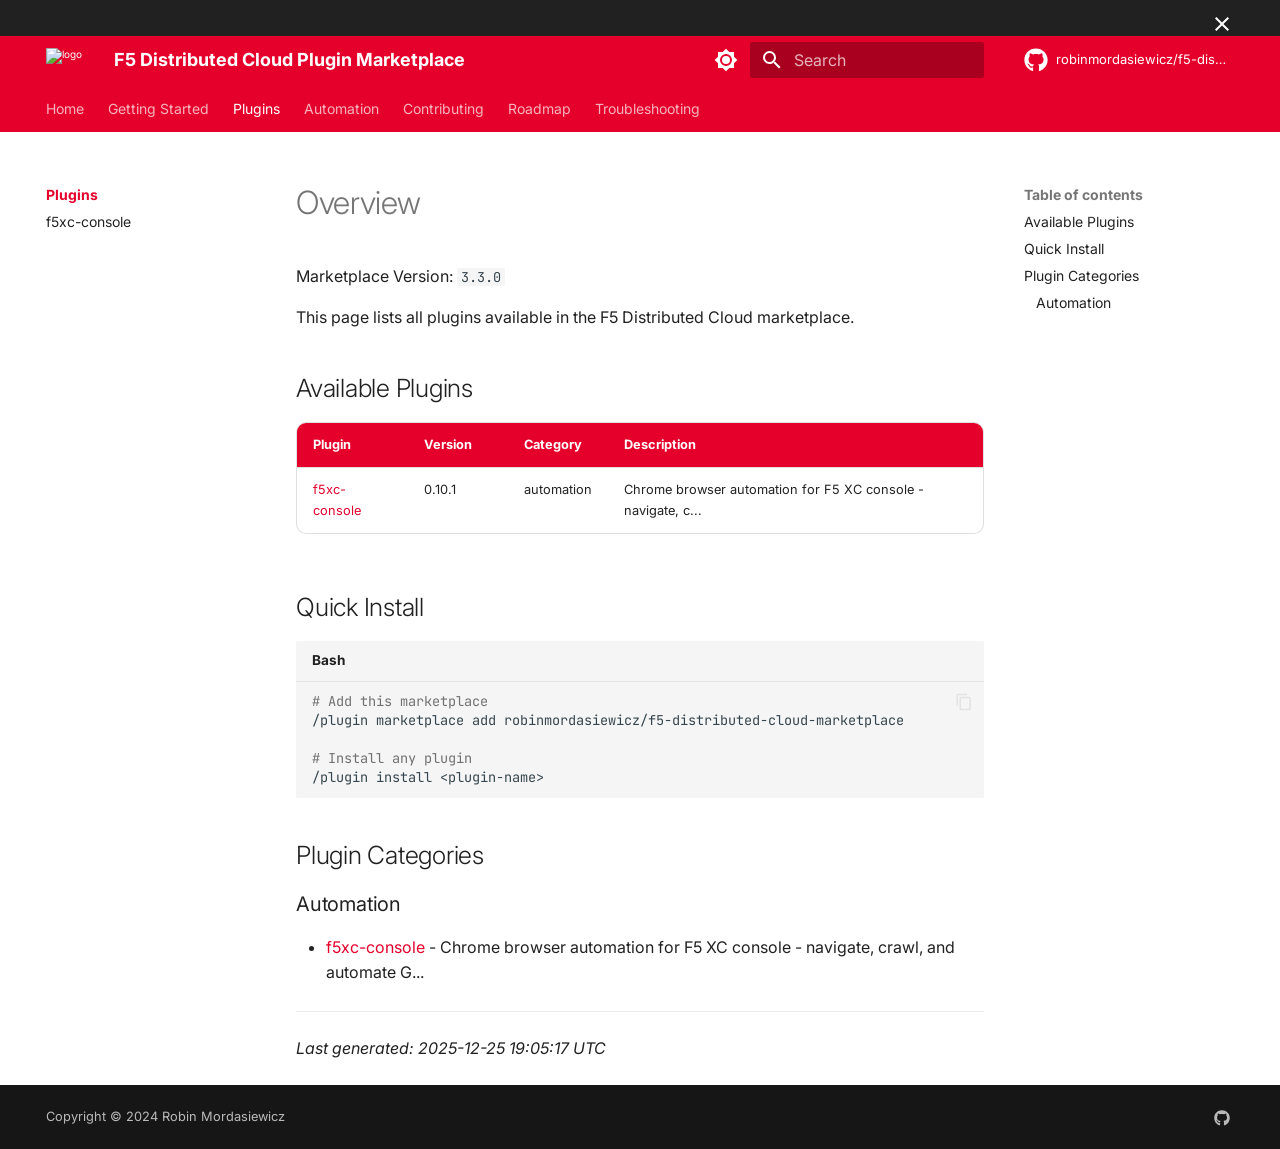
==== commit 572dd8f3: "deploy: d45d2d561463aa819f62b88de1f4841740f55584" ====
--- a/plugins/index.html
+++ b/plugins/index.html
@@ -1,6 +1,9 @@
-<!doctype html><html lang=en class=no-js> <head><meta charset=utf-8><meta name=viewport content="width=device-width,initial-scale=1"><meta name=description content="All available plugins in the F5 Distributed Cloud marketplace"><meta name=author content="Robin Mordasiewicz"><link href=https://robinmordasiewicz.github.io/f5-distributed-cloud-marketplace/plugins/ rel=canonical><link href=../getting-started/ rel=prev><link href=f5xc-console/ rel=next><link rel=icon href=../assets/favicon.ico><meta name=generator content="mkdocs-1.6.1, mkdocs-material-9.7.1"><title>Plugin Overview - F5 Distributed Cloud Plugin Marketplace</title><link rel=stylesheet href=../assets/stylesheets/main.484c7ddc.min.css><link rel=stylesheet href=../assets/stylesheets/palette.ab4e12ef.min.css><link rel=preconnect href=https://fonts.gstatic.com crossorigin><link rel=stylesheet href="https://fonts.googleapis.com/css?family=Roboto:300,300i,400,400i,700,700i%7CRoboto+Mono:400,400i,700,700i&display=fallback"><style>:root{--md-text-font:"Roboto";--md-code-font:"Roboto Mono"}</style><link rel=stylesheet href=../stylesheets/extra.css><script>__md_scope=new URL("..",location),__md_hash=e=>[...e].reduce(((e,_)=>(e<<5)-e+_.charCodeAt(0)),0),__md_get=(e,_=localStorage,t=__md_scope)=>JSON.parse(_.getItem(t.pathname+"."+e)),__md_set=(e,_,t=localStorage,a=__md_scope)=>{try{t.setItem(a.pathname+"."+e,JSON.stringify(_))}catch(e){}}</script></head> <body dir=ltr data-md-color-scheme=default data-md-color-primary=deep-orange data-md-color-accent=red> <input class=md-toggle data-md-toggle=drawer type=checkbox id=__drawer autocomplete=off> <input class=md-toggle data-md-toggle=search type=checkbox id=__search autocomplete=off> <label class=md-overlay for=__drawer></label> <div data-md-component=skip> <a href=#available-plugins class=md-skip> Skip to content </a> </div> <div data-md-component=announce> </div> <header class=md-header data-md-component=header> <nav class="md-header__inner md-grid" aria-label=Header> <a href=.. title="F5 Distributed Cloud Plugin Marketplace" class="md-header__button md-logo" aria-label="F5 Distributed Cloud Plugin Marketplace" data-md-component=logo> <img src=../assets/logo.png alt=logo> </a> <label class="md-header__button md-icon" for=__drawer> <svg xmlns=http://www.w3.org/2000/svg viewbox="0 0 24 24"><path d="M3 6h18v2H3zm0 5h18v2H3zm0 5h18v2H3z"/></svg> </label> <div class=md-header__title data-md-component=header-title> <div class=md-header__ellipsis> <div class=md-header__topic> <span class=md-ellipsis> F5 Distributed Cloud Plugin Marketplace </span> </div> <div class=md-header__topic data-md-component=header-topic> <span class=md-ellipsis> Plugin Overview </span> </div> </div> </div> <form class=md-header__option data-md-component=palette> <input class=md-option data-md-color-media data-md-color-scheme=default data-md-color-primary=deep-orange data-md-color-accent=red aria-label="Switch to dark mode" type=radio name=__palette id=__palette_0> <label class="md-header__button md-icon" title="Switch to dark mode" for=__palette_1 hidden> <svg xmlns=http://www.w3.org/2000/svg viewbox="0 0 24 24"><path d="M12 8a4 4 0 0 0-4 4 4 4 0 0 0 4 4 4 4 0 0 0 4-4 4 4 0 0 0-4-4m0 10a6 6 0 0 1-6-6 6 6 0 0 1 6-6 6 6 0 0 1 6 6 6 6 0 0 1-6 6m8-9.31V4h-4.69L12 .69 8.69 4H4v4.69L.69 12 4 15.31V20h4.69L12 23.31 15.31 20H20v-4.69L23.31 12z"/></svg> </label> <input class=md-option data-md-color-media data-md-color-scheme=slate data-md-color-primary=deep-orange data-md-color-accent=red aria-label="Switch to light mode" type=radio name=__palette id=__palette_1> <label class="md-header__button md-icon" title="Switch to light mode" for=__palette_0 hidden> <svg xmlns=http://www.w3.org/2000/svg viewbox="0 0 24 24"><path d="M12 18c-.89 0-1.74-.2-2.5-.55C11.56 16.5 13 14.42 13 12s-1.44-4.5-3.5-5.45C10.26 6.2 11.11 6 12 6a6 6 0 0 1 6 6 6 6 0 0 1-6 6m8-9.31V4h-4.69L12 .69 8.69 4H4v4.69L.69 12 4 15.31V20h4.69L12 23.31 15.31 20H20v-4.69L23.31 12z"/></svg> </label> </form> <script>var palette=__md_get("__palette");if(palette&&palette.color){if("(prefers-color-scheme)"===palette.color.media){var media=matchMedia("(prefers-color-scheme: light)"),input=document.querySelector(media.matches?"[data-md-color-media='(prefers-color-scheme: light)']":"[data-md-color-media='(prefers-color-scheme: dark)']");palette.color.media=input.getAttribute("data-md-color-media"),palette.color.scheme=input.getAttribute("data-md-color-scheme"),palette.color.primary=input.getAttribute("data-md-color-primary"),palette.color.accent=input.getAttribute("data-md-color-accent")}for(var[key,value]of Object.entries(palette.color))document.body.setAttribute("data-md-color-"+key,value)}</script> <label class="md-header__button md-icon" for=__search> <svg xmlns=http://www.w3.org/2000/svg viewbox="0 0 24 24"><path d="M9.5 3A6.5 6.5 0 0 1 16 9.5c0 1.61-.59 3.09-1.56 4.23l.27.27h.79l5 5-1.5 1.5-5-5v-.79l-.27-.27A6.52 6.52 0 0 1 9.5 16 6.5 6.5 0 0 1 3 9.5 6.5 6.5 0 0 1 9.5 3m0 2C7 5 5 7 5 9.5S7 14 9.5 14 14 12 14 9.5 12 5 9.5 5"/></svg> </label> <div class=md-search data-md-component=search role=dialog> <label class=md-search__overlay for=__search></label> <div class=md-search__inner role=search> <form class=md-search__form name=search> <input type=text class=md-search__input name=query aria-label=Search placeholder=Search autocapitalize=off autocorrect=off autocomplete=off spellcheck=false data-md-component=search-query required> <label class="md-search__icon md-icon" for=__search> <svg xmlns=http://www.w3.org/2000/svg viewbox="0 0 24 24"><path d="M9.5 3A6.5 6.5 0 0 1 16 9.5c0 1.61-.59 3.09-1.56 4.23l.27.27h.79l5 5-1.5 1.5-5-5v-.79l-.27-.27A6.52 6.52 0 0 1 9.5 16 6.5 6.5 0 0 1 3 9.5 6.5 6.5 0 0 1 9.5 3m0 2C7 5 5 7 5 9.5S7 14 9.5 14 14 12 14 9.5 12 5 9.5 5"/></svg> <svg xmlns=http://www.w3.org/2000/svg viewbox="0 0 24 24"><path d="M20 11v2H8l5.5 5.5-1.42 1.42L4.16 12l7.92-7.92L13.5 5.5 8 11z"/></svg> </label> <nav class=md-search__options aria-label=Search> <button type=reset class="md-search__icon md-icon" title=Clear aria-label=Clear tabindex=-1> <svg xmlns=http://www.w3.org/2000/svg viewbox="0 0 24 24"><path d="M19 6.41 17.59 5 12 10.59 6.41 5 5 6.41 10.59 12 5 17.59 6.41 19 12 13.41 17.59 19 19 17.59 13.41 12z"/></svg> </button> </nav> <div class=md-search__suggest data-md-component=search-suggest></div> </form> <div class=md-search__output> <div class=md-search__scrollwrap tabindex=0 data-md-scrollfix> <div class=md-search-result data-md-component=search-result> <div class=md-search-result__meta> Initializing search </div> <ol class=md-search-result__list role=presentation></ol> </div> </div> </div> </div> </div> <div class=md-header__source> <a href=https://github.com/robinmordasiewicz/f5-distributed-cloud-marketplace title="Go to repository" class=md-source data-md-component=source> <div class="md-source__icon md-icon"> <svg xmlns=http://www.w3.org/2000/svg viewbox="0 0 512 512"><!-- Font Awesome Free 7.1.0 by @fontawesome - https://fontawesome.com License - https://fontawesome.com/license/free (Icons: CC BY 4.0, Fonts: SIL OFL 1.1, Code: MIT License) Copyright 2025 Fonticons, Inc.--><path d="M173.9 397.4c0 2-2.3 3.6-5.2 3.6-3.3.3-5.6-1.3-5.6-3.6 0-2 2.3-3.6 5.2-3.6 3-.3 5.6 1.3 5.6 3.6m-31.1-4.5c-.7 2 1.3 4.3 4.3 4.9 2.6 1 5.6 0 6.2-2s-1.3-4.3-4.3-5.2c-2.6-.7-5.5.3-6.2 2.3m44.2-1.7c-2.9.7-4.9 2.6-4.6 4.9.3 2 2.9 3.3 5.9 2.6 2.9-.7 4.9-2.6 4.6-4.6-.3-1.9-3-3.2-5.9-2.9M252.8 8C114.1 8 8 113.3 8 252c0 110.9 69.8 205.8 169.5 239.2 12.8 2.3 17.3-5.6 17.3-12.1 0-6.2-.3-40.4-.3-61.4 0 0-70 15-84.7-29.8 0 0-11.4-29.1-27.8-36.6 0 0-22.9-15.7 1.6-15.4 0 0 24.9 2 38.6 25.8 21.9 38.6 58.6 27.5 72.9 20.9 2.3-16 8.8-27.1 16-33.7-55.9-6.2-112.3-14.3-112.3-110.5 0-27.5 7.6-41.3 23.6-58.9-2.6-6.5-11.1-33.3 2.6-67.9 20.9-6.5 69 27 69 27 20-5.6 41.5-8.5 62.8-8.5s42.8 2.9 62.8 8.5c0 0 48.1-33.6 69-27 13.7 34.7 5.2 61.4 2.6 67.9 16 17.7 25.8 31.5 25.8 58.9 0 96.5-58.9 104.2-114.8 110.5 9.2 7.9 17 22.9 17 46.4 0 33.7-.3 75.4-.3 83.6 0 6.5 4.6 14.4 17.3 12.1C436.2 457.8 504 362.9 504 252 504 113.3 391.5 8 252.8 8M105.2 352.9c-1.3 1-1 3.3.7 5.2 1.6 1.6 3.9 2.3 5.2 1 1.3-1 1-3.3-.7-5.2-1.6-1.6-3.9-2.3-5.2-1m-10.8-8.1c-.7 1.3.3 2.9 2.3 3.9 1.6 1 3.6.7 4.3-.7.7-1.3-.3-2.9-2.3-3.9-2-.6-3.6-.3-4.3.7m32.4 35.6c-1.6 1.3-1 4.3 1.3 6.2 2.3 2.3 5.2 2.6 6.5 1 1.3-1.3.7-4.3-1.3-6.2-2.2-2.3-5.2-2.6-6.5-1m-11.4-14.7c-1.6 1-1.6 3.6 0 5.9s4.3 3.3 5.6 2.3c1.6-1.3 1.6-3.9 0-6.2-1.4-2.3-4-3.3-5.6-2"/></svg> </div> <div class=md-source__repository> robinmordasiewicz/f5-distributed-cloud-marketplace </div> </a> </div> </nav> </header> <div class=md-container data-md-component=container> <nav class=md-tabs aria-label=Tabs data-md-component=tabs> <div class=md-grid> <ul class=md-tabs__list> <li class=md-tabs__item> <a href=.. class=md-tabs__link> Home </a> </li> <li class=md-tabs__item> <a href=../getting-started/ class=md-tabs__link> Getting Started </a> </li> <li class="md-tabs__item md-tabs__item--active"> <a href=./ class=md-tabs__link> Plugins </a> </li> <li class=md-tabs__item> <a href=../plugin-automation/ class=md-tabs__link> Automation </a> </li> <li class=md-tabs__item> <a href=../contributing/ class=md-tabs__link> Contributing </a> </li> <li class=md-tabs__item> <a href=../roadmap/ class=md-tabs__link> Roadmap </a> </li> <li class=md-tabs__item> <a href=../troubleshooting/ class=md-tabs__link> Troubleshooting </a> </li> </ul> </div> </nav> <main class=md-main data-md-component=main> <div class="md-main__inner md-grid"> <div class="md-sidebar md-sidebar--primary" data-md-component=sidebar data-md-type=navigation> <div class=md-sidebar__scrollwrap> <div class=md-sidebar__inner> <nav class="md-nav md-nav--primary md-nav--lifted" aria-label=Navigation data-md-level=0> <label class=md-nav__title for=__drawer> <a href=.. title="F5 Distributed Cloud Plugin Marketplace" class="md-nav__button md-logo" aria-label="F5 Distributed Cloud Plugin Marketplace" data-md-component=logo> <img src=../assets/logo.png alt=logo> </a> F5 Distributed Cloud Plugin Marketplace </label> <div class=md-nav__source> <a href=https://github.com/robinmordasiewicz/f5-distributed-cloud-marketplace title="Go to repository" class=md-source data-md-component=source> <div class="md-source__icon md-icon"> <svg xmlns=http://www.w3.org/2000/svg viewbox="0 0 512 512"><!-- Font Awesome Free 7.1.0 by @fontawesome - https://fontawesome.com License - https://fontawesome.com/license/free (Icons: CC BY 4.0, Fonts: SIL OFL 1.1, Code: MIT License) Copyright 2025 Fonticons, Inc.--><path d="M173.9 397.4c0 2-2.3 3.6-5.2 3.6-3.3.3-5.6-1.3-5.6-3.6 0-2 2.3-3.6 5.2-3.6 3-.3 5.6 1.3 5.6 3.6m-31.1-4.5c-.7 2 1.3 4.3 4.3 4.9 2.6 1 5.6 0 6.2-2s-1.3-4.3-4.3-5.2c-2.6-.7-5.5.3-6.2 2.3m44.2-1.7c-2.9.7-4.9 2.6-4.6 4.9.3 2 2.9 3.3 5.9 2.6 2.9-.7 4.9-2.6 4.6-4.6-.3-1.9-3-3.2-5.9-2.9M252.8 8C114.1 8 8 113.3 8 252c0 110.9 69.8 205.8 169.5 239.2 12.8 2.3 17.3-5.6 17.3-12.1 0-6.2-.3-40.4-.3-61.4 0 0-70 15-84.7-29.8 0 0-11.4-29.1-27.8-36.6 0 0-22.9-15.7 1.6-15.4 0 0 24.9 2 38.6 25.8 21.9 38.6 58.6 27.5 72.9 20.9 2.3-16 8.8-27.1 16-33.7-55.9-6.2-112.3-14.3-112.3-110.5 0-27.5 7.6-41.3 23.6-58.9-2.6-6.5-11.1-33.3 2.6-67.9 20.9-6.5 69 27 69 27 20-5.6 41.5-8.5 62.8-8.5s42.8 2.9 62.8 8.5c0 0 48.1-33.6 69-27 13.7 34.7 5.2 61.4 2.6 67.9 16 17.7 25.8 31.5 25.8 58.9 0 96.5-58.9 104.2-114.8 110.5 9.2 7.9 17 22.9 17 46.4 0 33.7-.3 75.4-.3 83.6 0 6.5 4.6 14.4 17.3 12.1C436.2 457.8 504 362.9 504 252 504 113.3 391.5 8 252.8 8M105.2 352.9c-1.3 1-1 3.3.7 5.2 1.6 1.6 3.9 2.3 5.2 1 1.3-1 1-3.3-.7-5.2-1.6-1.6-3.9-2.3-5.2-1m-10.8-8.1c-.7 1.3.3 2.9 2.3 3.9 1.6 1 3.6.7 4.3-.7.7-1.3-.3-2.9-2.3-3.9-2-.6-3.6-.3-4.3.7m32.4 35.6c-1.6 1.3-1 4.3 1.3 6.2 2.3 2.3 5.2 2.6 6.5 1 1.3-1.3.7-4.3-1.3-6.2-2.2-2.3-5.2-2.6-6.5-1m-11.4-14.7c-1.6 1-1.6 3.6 0 5.9s4.3 3.3 5.6 2.3c1.6-1.3 1.6-3.9 0-6.2-1.4-2.3-4-3.3-5.6-2"/></svg> </div> <div class=md-source__repository> robinmordasiewicz/f5-distributed-cloud-marketplace </div> </a> </div> <ul class=md-nav__list data-md-scrollfix> <li class=md-nav__item> <a href=.. class=md-nav__link> <span class=md-ellipsis> Home </span> </a> </li> <li class=md-nav__item> <a href=../getting-started/ class=md-nav__link> <span class=md-ellipsis> Getting Started </span> </a> </li> <li class="md-nav__item md-nav__item--active md-nav__item--section md-nav__item--nested"> <input class="md-nav__toggle md-toggle " type=checkbox id=__nav_3 checked> <label class=md-nav__link for=__nav_3 id=__nav_3_label tabindex> <span class=md-ellipsis> Plugins </span> <span class="md-nav__icon md-icon"></span> </label> <nav class=md-nav data-md-level=1 aria-labelledby=__nav_3_label aria-expanded=true> <label class=md-nav__title for=__nav_3> <span class="md-nav__icon md-icon"></span> Plugins </label> <ul class=md-nav__list data-md-scrollfix> <li class="md-nav__item md-nav__item--active"> <input class="md-nav__toggle md-toggle" type=checkbox id=__toc> <label class="md-nav__link md-nav__link--active" for=__toc> <span class=md-ellipsis> Overview </span> <span class="md-nav__icon md-icon"></span> </label> <a href=./ class="md-nav__link md-nav__link--active"> <span class=md-ellipsis> Overview </span> </a> <nav class="md-nav md-nav--secondary" aria-label="Table of contents"> <label class=md-nav__title for=__toc> <span class="md-nav__icon md-icon"></span> Table of contents </label> <ul class=md-nav__list data-md-component=toc data-md-scrollfix> <li class=md-nav__item> <a href=#available-plugins class=md-nav__link> <span class=md-ellipsis> Available Plugins </span> </a> </li> <li class=md-nav__item> <a href=#quick-install class=md-nav__link> <span class=md-ellipsis> Quick Install </span> </a> </li> <li class=md-nav__item> <a href=#plugin-categories class=md-nav__link> <span class=md-ellipsis> Plugin Categories </span> </a> <nav class=md-nav aria-label="Plugin Categories"> <ul class=md-nav__list> <li class=md-nav__item> <a href=#automation class=md-nav__link> <span class=md-ellipsis> Automation </span> </a> </li> </ul> </nav> </li> </ul> </nav> </li> <li class=md-nav__item> <a href=f5xc-console/ class=md-nav__link> <span class=md-ellipsis> f5xc-console </span> </a> </li> </ul> </nav> </li> <li class=md-nav__item> <a href=../plugin-automation/ class=md-nav__link> <span class=md-ellipsis> Automation </span> </a> </li> <li class=md-nav__item> <a href=../contributing/ class=md-nav__link> <span class=md-ellipsis> Contributing </span> </a> </li> <li class=md-nav__item> <a href=../roadmap/ class=md-nav__link> <span class=md-ellipsis> Roadmap </span> </a> </li> <li class=md-nav__item> <a href=../troubleshooting/ class=md-nav__link> <span class=md-ellipsis> Troubleshooting </span> </a> </li> </ul> </nav> </div> </div> </div> <div class="md-sidebar md-sidebar--secondary" data-md-component=sidebar data-md-type=toc> <div class=md-sidebar__scrollwrap> <div class=md-sidebar__inner> <nav class="md-nav md-nav--secondary" aria-label="Table of contents"> <label class=md-nav__title for=__toc> <span class="md-nav__icon md-icon"></span> Table of contents </label> <ul class=md-nav__list data-md-component=toc data-md-scrollfix> <li class=md-nav__item> <a href=#available-plugins class=md-nav__link> <span class=md-ellipsis> Available Plugins </span> </a> </li> <li class=md-nav__item> <a href=#quick-install class=md-nav__link> <span class=md-ellipsis> Quick Install </span> </a> </li> <li class=md-nav__item> <a href=#plugin-categories class=md-nav__link> <span class=md-ellipsis> Plugin Categories </span> </a> <nav class=md-nav aria-label="Plugin Categories"> <ul class=md-nav__list> <li class=md-nav__item> <a href=#automation class=md-nav__link> <span class=md-ellipsis> Automation </span> </a> </li> </ul> </nav> </li> </ul> </nav> </div> </div> </div> <div class=md-content data-md-component=content> <article class="md-content__inner md-typeset"> <h1>Overview</h1> <p>Marketplace Version: <code>3.1.0</code></p> <p>This page lists all plugins available in the F5 Distributed Cloud marketplace.</p> <h2 id=available-plugins>Available Plugins<a class=headerlink href=#available-plugins title="Permanent link">&para;</a></h2> <table> <thead> <tr> <th>Plugin</th> <th>Version</th> <th>Category</th> <th>Description</th> </tr> </thead> <tbody> <tr> <td><a href=f5xc-console/ >f5xc-console</a></td> <td>0.13.0</td> <td>automation</td> <td>Chrome browser automation for F5 XC console - navigate, c...</td> </tr> </tbody> </table> <h2 id=quick-install>Quick Install<a class=headerlink href=#quick-install title="Permanent link">&para;</a></h2> <div class="language-bash highlight"><pre><span></span><code><span id=__span-0-1><a id=__codelineno-0-1 name=__codelineno-0-1 href=#__codelineno-0-1></a><span class=c1># Add this marketplace</span>
+<!doctype html><html lang=en class=no-js> <head><meta charset=utf-8><meta name=viewport content="width=device-width,initial-scale=1"><meta name=description content="All available plugins in the F5 Distributed Cloud marketplace"><meta name=author content="Robin Mordasiewicz"><link href=https://robinmordasiewicz.github.io/f5-distributed-cloud-marketplace/plugins/ rel=canonical><link href=../getting-started/ rel=prev><link href=f5xc-console/ rel=next><link rel=icon href=../assets/favicon.svg><meta name=generator content="mkdocs-1.6.1, mkdocs-material-9.7.1"><title>Plugin Overview - F5 Distributed Cloud Plugin Marketplace</title><link rel=stylesheet href=../assets/stylesheets/main.484c7ddc.min.css><link rel=stylesheet href=../assets/stylesheets/palette.ab4e12ef.min.css><style>:root{--md-admonition-icon--note:url('data:image/svg+xml;charset=utf-8,%3Csvg%20xmlns%3D%22http%3A//www.w3.org/2000/svg%22%20viewBox%3D%220%200%2016%2016%22%3E%3Cpath%20d%3D%22M1%207.775V2.75C1%201.784%201.784%201%202.75%201h5.025c.464%200%20.91.184%201.238.513l6.25%206.25a1.75%201.75%200%200%201%200%202.474l-5.026%205.026a1.75%201.75%200%200%201-2.474%200l-6.25-6.25A1.75%201.75%200%200%201%201%207.775m1.5%200c0%20.066.026.13.073.177l6.25%206.25a.25.25%200%200%200%20.354%200l5.025-5.025a.25.25%200%200%200%200-.354l-6.25-6.25a.25.25%200%200%200-.177-.073H2.75a.25.25%200%200%200-.25.25ZM6%205a1%201%200%201%201%200%202%201%201%200%200%201%200-2%22/%3E%3C/svg%3E');--md-admonition-icon--abstract:url('data:image/svg+xml;charset=utf-8,%3Csvg%20xmlns%3D%22http%3A//www.w3.org/2000/svg%22%20viewBox%3D%220%200%2016%2016%22%3E%3Cpath%20d%3D%22M2.5%201.75v11.5c0%20.138.112.25.25.25h3.17a.75.75%200%200%201%200%201.5H2.75A1.75%201.75%200%200%201%201%2013.25V1.75C1%20.784%201.784%200%202.75%200h8.5C12.216%200%2013%20.784%2013%201.75v7.736a.75.75%200%200%201-1.5%200V1.75a.25.25%200%200%200-.25-.25h-8.5a.25.25%200%200%200-.25.25m13.274%209.537zl-4.557%204.45a.75.75%200%200%201-1.055-.008l-1.943-1.95a.75.75%200%200%201%201.062-1.058l1.419%201.425%204.026-3.932a.75.75%200%201%201%201.048%201.074M4.75%204h4.5a.75.75%200%200%201%200%201.5h-4.5a.75.75%200%200%201%200-1.5M4%207.75A.75.75%200%200%201%204.75%207h2a.75.75%200%200%201%200%201.5h-2A.75.75%200%200%201%204%207.75%22/%3E%3C/svg%3E');--md-admonition-icon--info:url('data:image/svg+xml;charset=utf-8,%3Csvg%20xmlns%3D%22http%3A//www.w3.org/2000/svg%22%20viewBox%3D%220%200%2016%2016%22%3E%3Cpath%20d%3D%22M0%208a8%208%200%201%201%2016%200A8%208%200%200%201%200%208m8-6.5a6.5%206.5%200%201%200%200%2013%206.5%206.5%200%200%200%200-13M6.5%207.75A.75.75%200%200%201%207.25%207h1a.75.75%200%200%201%20.75.75v2.75h.25a.75.75%200%200%201%200%201.5h-2a.75.75%200%200%201%200-1.5h.25v-2h-.25a.75.75%200%200%201-.75-.75M8%206a1%201%200%201%201%200-2%201%201%200%200%201%200%202%22/%3E%3C/svg%3E');--md-admonition-icon--tip:url('data:image/svg+xml;charset=utf-8,%3Csvg%20xmlns%3D%22http%3A//www.w3.org/2000/svg%22%20viewBox%3D%220%200%2016%2016%22%3E%3Cpath%20d%3D%22M3.499.75a.75.75%200%200%201%201.5%200v.996C5.9%202.903%206.793%203.65%207.662%204.376l.24.202c-.036-.694.055-1.422.426-2.163C9.1.873%2010.794-.045%2012.622.26%2014.408.558%2016%201.94%2016%204.25c0%201.278-.954%202.575-2.44%202.734l.146.508.065.22c.203.701.412%201.455.476%202.226.142%201.707-.4%203.03-1.487%203.898C11.714%2014.671%2010.27%2015%208.75%2015h-6a.75.75%200%200%201%200-1.5h1.376a4.5%204.5%200%200%201-.563-1.191%203.84%203.84%200%200%201-.05-2.063%204.65%204.65%200%200%201-2.025-.293.75.75%200%200%201%20.525-1.406c1.357.507%202.376-.006%202.698-.318l.009-.01a.747.747%200%200%201%201.06%200%20.75.75%200%200%201-.012%201.074c-.912.92-.992%201.835-.768%202.586.221.74.745%201.337%201.196%201.621H8.75c1.343%200%202.398-.296%203.074-.836.635-.507%201.036-1.31.928-2.602-.05-.603-.216-1.224-.422-1.93l-.064-.221c-.12-.407-.246-.84-.353-1.29a2.4%202.4%200%200%201-.507-.441%203.1%203.1%200%200%201-.633-1.248.75.75%200%200%201%201.455-.364c.046.185.144.436.31.627.146.168.353.305.712.305.738%200%201.25-.615%201.25-1.25%200-1.47-.95-2.315-2.123-2.51-1.172-.196-2.227.387-2.706%201.345-.46.92-.27%201.774.019%203.062l.042.19.01.05c.348.443.666.949.94%201.553a.75.75%200%201%201-1.365.62c-.553-1.217-1.32-1.94-2.3-2.768L6.7%205.527c-.814-.68-1.75-1.462-2.692-2.619a3.7%203.7%200%200%200-1.023.88c-.406.495-.663%201.036-.722%201.508.116.122.306.21.591.239.388.038.797-.06%201.032-.19a.75.75%200%200%201%20.728%201.31c-.515.287-1.23.439-1.906.373-.682-.067-1.473-.38-1.879-1.193L.75%205.677V5.5c0-.984.48-1.94%201.077-2.664.46-.559%201.05-1.055%201.673-1.353z%22/%3E%3C/svg%3E');--md-admonition-icon--success:url('data:image/svg+xml;charset=utf-8,%3Csvg%20xmlns%3D%22http%3A//www.w3.org/2000/svg%22%20viewBox%3D%220%200%2016%2016%22%3E%3Cpath%20d%3D%22M13.78%204.22a.75.75%200%200%201%200%201.06l-7.25%207.25a.75.75%200%200%201-1.06%200L2.22%209.28a.75.75%200%200%201%20.018-1.042.75.75%200%200%201%201.042-.018L6%2010.94l6.72-6.72a.75.75%200%200%201%201.06%200%22/%3E%3C/svg%3E');--md-admonition-icon--question:url('data:image/svg+xml;charset=utf-8,%3Csvg%20xmlns%3D%22http%3A//www.w3.org/2000/svg%22%20viewBox%3D%220%200%2016%2016%22%3E%3Cpath%20d%3D%22M0%208a8%208%200%201%201%2016%200A8%208%200%200%201%200%208m8-6.5a6.5%206.5%200%201%200%200%2013%206.5%206.5%200%200%200%200-13M6.92%206.085h.001a.749.749%200%201%201-1.342-.67c.169-.339.436-.701.849-.977C6.845%204.16%207.369%204%208%204a2.76%202.76%200%200%201%201.637.525c.503.377.863.965.863%201.725%200%20.448-.115.83-.329%201.15-.205.307-.47.513-.692.662-.109.072-.22.138-.313.195l-.006.004a6%206%200%200%200-.26.16%201%201%200%200%200-.276.245.75.75%200%200%201-1.248-.832c.184-.264.42-.489.692-.661q.154-.1.313-.195l.007-.004c.1-.061.182-.11.258-.161a1%201%200%200%200%20.277-.245C8.96%206.514%209%206.427%209%206.25a.61.61%200%200%200-.262-.525A1.27%201.27%200%200%200%208%205.5c-.369%200-.595.09-.74.187a1%201%200%200%200-.34.398M9%2011a1%201%200%201%201-2%200%201%201%200%200%201%202%200%22/%3E%3C/svg%3E');--md-admonition-icon--warning:url('data:image/svg+xml;charset=utf-8,%3Csvg%20xmlns%3D%22http%3A//www.w3.org/2000/svg%22%20viewBox%3D%220%200%2016%2016%22%3E%3Cpath%20d%3D%22M6.457%201.047c.659-1.234%202.427-1.234%203.086%200l6.082%2011.378A1.75%201.75%200%200%201%2014.082%2015H1.918a1.75%201.75%200%200%201-1.543-2.575Zm1.763.707a.25.25%200%200%200-.44%200L1.698%2013.132a.25.25%200%200%200%20.22.368h12.164a.25.25%200%200%200%20.22-.368Zm.53%203.996v2.5a.75.75%200%200%201-1.5%200v-2.5a.75.75%200%200%201%201.5%200M9%2011a1%201%200%201%201-2%200%201%201%200%200%201%202%200%22/%3E%3C/svg%3E');--md-admonition-icon--failure:url('data:image/svg+xml;charset=utf-8,%3Csvg%20xmlns%3D%22http%3A//www.w3.org/2000/svg%22%20viewBox%3D%220%200%2016%2016%22%3E%3Cpath%20d%3D%22M2.344%202.343za8%208%200%200%201%2011.314%2011.314A8.002%208.002%200%200%201%20.234%2010.089a8%208%200%200%201%202.11-7.746m1.06%2010.253a6.5%206.5%200%201%200%209.108-9.275%206.5%206.5%200%200%200-9.108%209.275M6.03%204.97%208%206.94l1.97-1.97a.749.749%200%200%201%201.275.326.75.75%200%200%201-.215.734L9.06%208l1.97%201.97a.749.749%200%200%201-.326%201.275.75.75%200%200%201-.734-.215L8%209.06l-1.97%201.97a.749.749%200%200%201-1.275-.326.75.75%200%200%201%20.215-.734L6.94%208%204.97%206.03a.75.75%200%200%201%20.018-1.042.75.75%200%200%201%201.042-.018%22/%3E%3C/svg%3E');--md-admonition-icon--danger:url('data:image/svg+xml;charset=utf-8,%3Csvg%20xmlns%3D%22http%3A//www.w3.org/2000/svg%22%20viewBox%3D%220%200%2016%2016%22%3E%3Cpath%20d%3D%22M9.504.43a1.516%201.516%200%200%201%202.437%201.713L10.415%205.5h2.123c1.57%200%202.346%201.909%201.22%203.004l-7.34%207.142a1.25%201.25%200%200%201-.871.354h-.302a1.25%201.25%200%200%201-1.157-1.723L5.633%2010.5H3.462c-1.57%200-2.346-1.909-1.22-3.004zm1.047%201.074L3.286%208.571A.25.25%200%200%200%203.462%209H6.75a.75.75%200%200%201%20.694%201.034l-1.713%204.188%206.982-6.793A.25.25%200%200%200%2012.538%207H9.25a.75.75%200%200%201-.683-1.06l2.008-4.418.003-.006-.004-.009-.006-.006-.008-.001q-.005%200-.009.004%22/%3E%3C/svg%3E');--md-admonition-icon--bug:url('data:image/svg+xml;charset=utf-8,%3Csvg%20xmlns%3D%22http%3A//www.w3.org/2000/svg%22%20viewBox%3D%220%200%2016%2016%22%3E%3Cpath%20d%3D%22M4.72.22a.75.75%200%200%201%201.06%200l1%20.999a3.5%203.5%200%200%201%202.441%200l.999-1a.748.748%200%200%201%201.265.332.75.75%200%200%201-.205.729l-.775.776c.616.63.995%201.493.995%202.444v.327q0%20.15-.025.292c.408.14.764.392%201.029.722l1.968-.787a.75.75%200%200%201%20.556%201.392L13%207.258V9h2.25a.75.75%200%200%201%200%201.5H13v.5q-.002.615-.141%201.186l2.17.868a.75.75%200%200%201-.557%201.392l-2.184-.873A5%205%200%200%201%208%2016a5%205%200%200%201-4.288-2.427l-2.183.873a.75.75%200%200%201-.558-1.392l2.17-.868A5%205%200%200%201%203%2011v-.5H.75a.75.75%200%200%201%200-1.5H3V7.258L.971%206.446a.75.75%200%200%201%20.558-1.392l1.967.787c.265-.33.62-.583%201.03-.722a1.7%201.7%200%200%201-.026-.292V4.5c0-.951.38-1.814.995-2.444L4.72%201.28a.75.75%200%200%201%200-1.06m.53%206.28a.75.75%200%200%200-.75.75V11a3.5%203.5%200%201%200%207%200V7.25a.75.75%200%200%200-.75-.75ZM6.173%205h3.654A.17.17%200%200%200%2010%204.827V4.5a2%202%200%201%200-4%200v.327c0%20.096.077.173.173.173%22/%3E%3C/svg%3E');--md-admonition-icon--example:url('data:image/svg+xml;charset=utf-8,%3Csvg%20xmlns%3D%22http%3A//www.w3.org/2000/svg%22%20viewBox%3D%220%200%2016%2016%22%3E%3Cpath%20d%3D%22M5%205.782V2.5h-.25a.75.75%200%200%201%200-1.5h6.5a.75.75%200%200%201%200%201.5H11v3.282l3.666%205.76C15.619%2013.04%2014.543%2015%2012.767%2015H3.233c-1.776%200-2.852-1.96-1.899-3.458Zm-2.4%206.565a.75.75%200%200%200%20.633%201.153h9.534a.75.75%200%200%200%20.633-1.153L12.225%2010.5h-8.45ZM9.5%202.5h-3V6c0%20.143-.04.283-.117.403L4.73%209h6.54L9.617%206.403A.75.75%200%200%201%209.5%206Z%22/%3E%3C/svg%3E');--md-admonition-icon--quote:url('data:image/svg+xml;charset=utf-8,%3Csvg%20xmlns%3D%22http%3A//www.w3.org/2000/svg%22%20viewBox%3D%220%200%2016%2016%22%3E%3Cpath%20d%3D%22M1.75%202.5h10.5a.75.75%200%200%201%200%201.5H1.75a.75.75%200%200%201%200-1.5m4%205h8.5a.75.75%200%200%201%200%201.5h-8.5a.75.75%200%200%201%200-1.5m0%205h8.5a.75.75%200%200%201%200%201.5h-8.5a.75.75%200%200%201%200-1.5M2.5%207.75v6a.75.75%200%200%201-1.5%200v-6a.75.75%200%200%201%201.5%200%22/%3E%3C/svg%3E');}</style><link rel=preconnect href=https://fonts.gstatic.com crossorigin><link rel=stylesheet href="https://fonts.googleapis.com/css?family=Inter:300,300i,400,400i,700,700i%7CJetBrains+Mono:400,400i,700,700i&display=fallback"><style>:root{--md-text-font:"Inter";--md-code-font:"JetBrains Mono"}</style><link rel=stylesheet href=../stylesheets/extra.css><script>__md_scope=new URL("..",location),__md_hash=e=>[...e].reduce(((e,_)=>(e<<5)-e+_.charCodeAt(0)),0),__md_get=(e,_=localStorage,t=__md_scope)=>JSON.parse(_.getItem(t.pathname+"."+e)),__md_set=(e,_,t=localStorage,a=__md_scope)=>{try{t.setItem(a.pathname+"."+e,JSON.stringify(_))}catch(e){}}</script><script id=__analytics>function __md_analytics(){function e(){dataLayer.push(arguments)}window.dataLayer=window.dataLayer||[],e("js",new Date),e("config",""),document.addEventListener("DOMContentLoaded",(function(){document.forms.search&&document.forms.search.query.addEventListener("blur",(function(){this.value&&e("event","search",{search_term:this.value})}));document$.subscribe((function(){var t=document.forms.feedback;if(void 0!==t)for(var a of t.querySelectorAll("[type=submit]"))a.addEventListener("click",(function(a){a.preventDefault();var n=document.location.pathname,d=this.getAttribute("data-md-value");e("event","feedback",{page:n,data:d}),t.firstElementChild.disabled=!0;var r=t.querySelector(".md-feedback__note [data-md-value='"+d+"']");r&&(r.hidden=!1)})),t.hidden=!1})),location$.subscribe((function(t){e("config","",{page_path:t.pathname})}))}));var t=document.createElement("script");t.async=!0,t.src="https://www.googletagmanager.com/gtag/js?id=",document.getElementById("__analytics").insertAdjacentElement("afterEnd",t)}</script><script>"undefined"!=typeof __md_analytics&&__md_analytics()</script></head> <body dir=ltr data-md-color-scheme=default data-md-color-primary=custom data-md-color-accent=custom> <input class=md-toggle data-md-toggle=drawer type=checkbox id=__drawer autocomplete=off> <input class=md-toggle data-md-toggle=search type=checkbox id=__search autocomplete=off> <label class=md-overlay for=__drawer></label> <div data-md-component=skip> <a href=#available-plugins class=md-skip> Skip to content </a> </div> <div data-md-component=announce> <aside class=md-banner> <div class="md-banner__inner md-grid md-typeset"> <button class="md-banner__button md-icon" aria-label="Don't show this again"> <svg xmlns=http://www.w3.org/2000/svg viewbox="0 0 24 24"><path d="M19 6.41 17.59 5 12 10.59 6.41 5 5 6.41 10.59 12 5 17.59 6.41 19 12 13.41 17.59 19 19 17.59 13.41 12z"/></svg> </button> <!-- Announcement bar - uncomment to enable --> <!-- <div class="announcement-bar">
+  <strong>New!</strong> f5xc-console plugin now available.
+  <a href="plugins/f5xc-console/">Learn more</a>
+</div> --> </div> <script>var el=document.querySelector("[data-md-component=announce]");if(el){var content=el.querySelector(".md-typeset");__md_hash(content.innerHTML)===__md_get("__announce")&&(el.hidden=!0)}</script> </aside> </div> <header class="md-header md-header--shadow md-header--lifted" data-md-component=header> <nav class="md-header__inner md-grid" aria-label=Header> <a href=.. title="F5 Distributed Cloud Plugin Marketplace" class="md-header__button md-logo" aria-label="F5 Distributed Cloud Plugin Marketplace" data-md-component=logo> <img src=../assets/logo.svg alt=logo> </a> <label class="md-header__button md-icon" for=__drawer> <svg xmlns=http://www.w3.org/2000/svg viewbox="0 0 24 24"><path d="M3 6h18v2H3zm0 5h18v2H3zm0 5h18v2H3z"/></svg> </label> <div class=md-header__title data-md-component=header-title> <div class=md-header__ellipsis> <div class=md-header__topic> <span class=md-ellipsis> F5 Distributed Cloud Plugin Marketplace </span> </div> <div class=md-header__topic data-md-component=header-topic> <span class=md-ellipsis> Plugin Overview </span> </div> </div> </div> <form class=md-header__option data-md-component=palette> <input class=md-option data-md-color-media data-md-color-scheme=default data-md-color-primary=custom data-md-color-accent=custom aria-label="Switch to dark mode" type=radio name=__palette id=__palette_0> <label class="md-header__button md-icon" title="Switch to dark mode" for=__palette_1 hidden> <svg xmlns=http://www.w3.org/2000/svg viewbox="0 0 24 24"><path d="M12 8a4 4 0 0 0-4 4 4 4 0 0 0 4 4 4 4 0 0 0 4-4 4 4 0 0 0-4-4m0 10a6 6 0 0 1-6-6 6 6 0 0 1 6-6 6 6 0 0 1 6 6 6 6 0 0 1-6 6m8-9.31V4h-4.69L12 .69 8.69 4H4v4.69L.69 12 4 15.31V20h4.69L12 23.31 15.31 20H20v-4.69L23.31 12z"/></svg> </label> <input class=md-option data-md-color-media data-md-color-scheme=slate data-md-color-primary=custom data-md-color-accent=custom aria-label="Switch to light mode" type=radio name=__palette id=__palette_1> <label class="md-header__button md-icon" title="Switch to light mode" for=__palette_0 hidden> <svg xmlns=http://www.w3.org/2000/svg viewbox="0 0 24 24"><path d="M12 18c-.89 0-1.74-.2-2.5-.55C11.56 16.5 13 14.42 13 12s-1.44-4.5-3.5-5.45C10.26 6.2 11.11 6 12 6a6 6 0 0 1 6 6 6 6 0 0 1-6 6m8-9.31V4h-4.69L12 .69 8.69 4H4v4.69L.69 12 4 15.31V20h4.69L12 23.31 15.31 20H20v-4.69L23.31 12z"/></svg> </label> </form> <script>var palette=__md_get("__palette");if(palette&&palette.color){if("(prefers-color-scheme)"===palette.color.media){var media=matchMedia("(prefers-color-scheme: light)"),input=document.querySelector(media.matches?"[data-md-color-media='(prefers-color-scheme: light)']":"[data-md-color-media='(prefers-color-scheme: dark)']");palette.color.media=input.getAttribute("data-md-color-media"),palette.color.scheme=input.getAttribute("data-md-color-scheme"),palette.color.primary=input.getAttribute("data-md-color-primary"),palette.color.accent=input.getAttribute("data-md-color-accent")}for(var[key,value]of Object.entries(palette.color))document.body.setAttribute("data-md-color-"+key,value)}</script> <label class="md-header__button md-icon" for=__search> <svg xmlns=http://www.w3.org/2000/svg viewbox="0 0 24 24"><path d="M9.5 3A6.5 6.5 0 0 1 16 9.5c0 1.61-.59 3.09-1.56 4.23l.27.27h.79l5 5-1.5 1.5-5-5v-.79l-.27-.27A6.52 6.52 0 0 1 9.5 16 6.5 6.5 0 0 1 3 9.5 6.5 6.5 0 0 1 9.5 3m0 2C7 5 5 7 5 9.5S7 14 9.5 14 14 12 14 9.5 12 5 9.5 5"/></svg> </label> <div class=md-search data-md-component=search role=dialog> <label class=md-search__overlay for=__search></label> <div class=md-search__inner role=search> <form class=md-search__form name=search> <input type=text class=md-search__input name=query aria-label=Search placeholder=Search autocapitalize=off autocorrect=off autocomplete=off spellcheck=false data-md-component=search-query required> <label class="md-search__icon md-icon" for=__search> <svg xmlns=http://www.w3.org/2000/svg viewbox="0 0 24 24"><path d="M9.5 3A6.5 6.5 0 0 1 16 9.5c0 1.61-.59 3.09-1.56 4.23l.27.27h.79l5 5-1.5 1.5-5-5v-.79l-.27-.27A6.52 6.52 0 0 1 9.5 16 6.5 6.5 0 0 1 3 9.5 6.5 6.5 0 0 1 9.5 3m0 2C7 5 5 7 5 9.5S7 14 9.5 14 14 12 14 9.5 12 5 9.5 5"/></svg> <svg xmlns=http://www.w3.org/2000/svg viewbox="0 0 24 24"><path d="M20 11v2H8l5.5 5.5-1.42 1.42L4.16 12l7.92-7.92L13.5 5.5 8 11z"/></svg> </label> <nav class=md-search__options aria-label=Search> <a href=javascript:void(0) class="md-search__icon md-icon" title=Share aria-label=Share data-clipboard data-clipboard-text data-md-component=search-share tabindex=-1> <svg xmlns=http://www.w3.org/2000/svg viewbox="0 0 24 24"><path d="M18 16.08c-.76 0-1.44.3-1.96.77L8.91 12.7c.05-.23.09-.46.09-.7s-.04-.47-.09-.7l7.05-4.11c.54.5 1.25.81 2.04.81a3 3 0 0 0 3-3 3 3 0 0 0-3-3 3 3 0 0 0-3 3c0 .24.04.47.09.7L8.04 9.81C7.5 9.31 6.79 9 6 9a3 3 0 0 0-3 3 3 3 0 0 0 3 3c.79 0 1.5-.31 2.04-.81l7.12 4.15c-.05.21-.08.43-.08.66 0 1.61 1.31 2.91 2.92 2.91s2.92-1.3 2.92-2.91A2.92 2.92 0 0 0 18 16.08"/></svg> </a> <button type=reset class="md-search__icon md-icon" title=Clear aria-label=Clear tabindex=-1> <svg xmlns=http://www.w3.org/2000/svg viewbox="0 0 24 24"><path d="M19 6.41 17.59 5 12 10.59 6.41 5 5 6.41 10.59 12 5 17.59 6.41 19 12 13.41 17.59 19 19 17.59 13.41 12z"/></svg> </button> </nav> <div class=md-search__suggest data-md-component=search-suggest></div> </form> <div class=md-search__output> <div class=md-search__scrollwrap tabindex=0 data-md-scrollfix> <div class=md-search-result data-md-component=search-result> <div class=md-search-result__meta> Initializing search </div> <ol class=md-search-result__list role=presentation></ol> </div> </div> </div> </div> </div> <div class=md-header__source> <a href=https://github.com/robinmordasiewicz/f5-distributed-cloud-marketplace title="Go to repository" class=md-source data-md-component=source> <div class="md-source__icon md-icon"> <svg xmlns=http://www.w3.org/2000/svg viewbox="0 0 512 512"><!-- Font Awesome Free 7.1.0 by @fontawesome - https://fontawesome.com License - https://fontawesome.com/license/free (Icons: CC BY 4.0, Fonts: SIL OFL 1.1, Code: MIT License) Copyright 2025 Fonticons, Inc.--><path d="M173.9 397.4c0 2-2.3 3.6-5.2 3.6-3.3.3-5.6-1.3-5.6-3.6 0-2 2.3-3.6 5.2-3.6 3-.3 5.6 1.3 5.6 3.6m-31.1-4.5c-.7 2 1.3 4.3 4.3 4.9 2.6 1 5.6 0 6.2-2s-1.3-4.3-4.3-5.2c-2.6-.7-5.5.3-6.2 2.3m44.2-1.7c-2.9.7-4.9 2.6-4.6 4.9.3 2 2.9 3.3 5.9 2.6 2.9-.7 4.9-2.6 4.6-4.6-.3-1.9-3-3.2-5.9-2.9M252.8 8C114.1 8 8 113.3 8 252c0 110.9 69.8 205.8 169.5 239.2 12.8 2.3 17.3-5.6 17.3-12.1 0-6.2-.3-40.4-.3-61.4 0 0-70 15-84.7-29.8 0 0-11.4-29.1-27.8-36.6 0 0-22.9-15.7 1.6-15.4 0 0 24.9 2 38.6 25.8 21.9 38.6 58.6 27.5 72.9 20.9 2.3-16 8.8-27.1 16-33.7-55.9-6.2-112.3-14.3-112.3-110.5 0-27.5 7.6-41.3 23.6-58.9-2.6-6.5-11.1-33.3 2.6-67.9 20.9-6.5 69 27 69 27 20-5.6 41.5-8.5 62.8-8.5s42.8 2.9 62.8 8.5c0 0 48.1-33.6 69-27 13.7 34.7 5.2 61.4 2.6 67.9 16 17.7 25.8 31.5 25.8 58.9 0 96.5-58.9 104.2-114.8 110.5 9.2 7.9 17 22.9 17 46.4 0 33.7-.3 75.4-.3 83.6 0 6.5 4.6 14.4 17.3 12.1C436.2 457.8 504 362.9 504 252 504 113.3 391.5 8 252.8 8M105.2 352.9c-1.3 1-1 3.3.7 5.2 1.6 1.6 3.9 2.3 5.2 1 1.3-1 1-3.3-.7-5.2-1.6-1.6-3.9-2.3-5.2-1m-10.8-8.1c-.7 1.3.3 2.9 2.3 3.9 1.6 1 3.6.7 4.3-.7.7-1.3-.3-2.9-2.3-3.9-2-.6-3.6-.3-4.3.7m32.4 35.6c-1.6 1.3-1 4.3 1.3 6.2 2.3 2.3 5.2 2.6 6.5 1 1.3-1.3.7-4.3-1.3-6.2-2.2-2.3-5.2-2.6-6.5-1m-11.4-14.7c-1.6 1-1.6 3.6 0 5.9s4.3 3.3 5.6 2.3c1.6-1.3 1.6-3.9 0-6.2-1.4-2.3-4-3.3-5.6-2"/></svg> </div> <div class=md-source__repository> robinmordasiewicz/f5-distributed-cloud-marketplace </div> </a> </div> </nav> <nav class=md-tabs aria-label=Tabs data-md-component=tabs> <div class=md-grid> <ul class=md-tabs__list> <li class=md-tabs__item> <a href=.. class=md-tabs__link> Home </a> </li> <li class=md-tabs__item> <a href=../getting-started/ class=md-tabs__link> Getting Started </a> </li> <li class="md-tabs__item md-tabs__item--active"> <a href=./ class=md-tabs__link> Plugins </a> </li> <li class=md-tabs__item> <a href=../plugin-automation/ class=md-tabs__link> Automation </a> </li> <li class=md-tabs__item> <a href=../contributing/ class=md-tabs__link> Contributing </a> </li> <li class=md-tabs__item> <a href=../roadmap/ class=md-tabs__link> Roadmap </a> </li> <li class=md-tabs__item> <a href=../troubleshooting/ class=md-tabs__link> Troubleshooting </a> </li> </ul> </div> </nav> </header> <div class=md-container data-md-component=container> <main class=md-main data-md-component=main> <div class="md-main__inner md-grid"> <div class="md-sidebar md-sidebar--primary" data-md-component=sidebar data-md-type=navigation> <div class=md-sidebar__scrollwrap> <div class=md-sidebar__inner> <nav class="md-nav md-nav--primary md-nav--lifted" aria-label=Navigation data-md-level=0> <label class=md-nav__title for=__drawer> <a href=.. title="F5 Distributed Cloud Plugin Marketplace" class="md-nav__button md-logo" aria-label="F5 Distributed Cloud Plugin Marketplace" data-md-component=logo> <img src=../assets/logo.svg alt=logo> </a> F5 Distributed Cloud Plugin Marketplace </label> <div class=md-nav__source> <a href=https://github.com/robinmordasiewicz/f5-distributed-cloud-marketplace title="Go to repository" class=md-source data-md-component=source> <div class="md-source__icon md-icon"> <svg xmlns=http://www.w3.org/2000/svg viewbox="0 0 512 512"><!-- Font Awesome Free 7.1.0 by @fontawesome - https://fontawesome.com License - https://fontawesome.com/license/free (Icons: CC BY 4.0, Fonts: SIL OFL 1.1, Code: MIT License) Copyright 2025 Fonticons, Inc.--><path d="M173.9 397.4c0 2-2.3 3.6-5.2 3.6-3.3.3-5.6-1.3-5.6-3.6 0-2 2.3-3.6 5.2-3.6 3-.3 5.6 1.3 5.6 3.6m-31.1-4.5c-.7 2 1.3 4.3 4.3 4.9 2.6 1 5.6 0 6.2-2s-1.3-4.3-4.3-5.2c-2.6-.7-5.5.3-6.2 2.3m44.2-1.7c-2.9.7-4.9 2.6-4.6 4.9.3 2 2.9 3.3 5.9 2.6 2.9-.7 4.9-2.6 4.6-4.6-.3-1.9-3-3.2-5.9-2.9M252.8 8C114.1 8 8 113.3 8 252c0 110.9 69.8 205.8 169.5 239.2 12.8 2.3 17.3-5.6 17.3-12.1 0-6.2-.3-40.4-.3-61.4 0 0-70 15-84.7-29.8 0 0-11.4-29.1-27.8-36.6 0 0-22.9-15.7 1.6-15.4 0 0 24.9 2 38.6 25.8 21.9 38.6 58.6 27.5 72.9 20.9 2.3-16 8.8-27.1 16-33.7-55.9-6.2-112.3-14.3-112.3-110.5 0-27.5 7.6-41.3 23.6-58.9-2.6-6.5-11.1-33.3 2.6-67.9 20.9-6.5 69 27 69 27 20-5.6 41.5-8.5 62.8-8.5s42.8 2.9 62.8 8.5c0 0 48.1-33.6 69-27 13.7 34.7 5.2 61.4 2.6 67.9 16 17.7 25.8 31.5 25.8 58.9 0 96.5-58.9 104.2-114.8 110.5 9.2 7.9 17 22.9 17 46.4 0 33.7-.3 75.4-.3 83.6 0 6.5 4.6 14.4 17.3 12.1C436.2 457.8 504 362.9 504 252 504 113.3 391.5 8 252.8 8M105.2 352.9c-1.3 1-1 3.3.7 5.2 1.6 1.6 3.9 2.3 5.2 1 1.3-1 1-3.3-.7-5.2-1.6-1.6-3.9-2.3-5.2-1m-10.8-8.1c-.7 1.3.3 2.9 2.3 3.9 1.6 1 3.6.7 4.3-.7.7-1.3-.3-2.9-2.3-3.9-2-.6-3.6-.3-4.3.7m32.4 35.6c-1.6 1.3-1 4.3 1.3 6.2 2.3 2.3 5.2 2.6 6.5 1 1.3-1.3.7-4.3-1.3-6.2-2.2-2.3-5.2-2.6-6.5-1m-11.4-14.7c-1.6 1-1.6 3.6 0 5.9s4.3 3.3 5.6 2.3c1.6-1.3 1.6-3.9 0-6.2-1.4-2.3-4-3.3-5.6-2"/></svg> </div> <div class=md-source__repository> robinmordasiewicz/f5-distributed-cloud-marketplace </div> </a> </div> <ul class=md-nav__list data-md-scrollfix> <li class=md-nav__item> <a href=.. class=md-nav__link> <span class=md-ellipsis> Home </span> </a> </li> <li class=md-nav__item> <a href=../getting-started/ class=md-nav__link> <span class=md-ellipsis> Getting Started </span> </a> </li> <li class="md-nav__item md-nav__item--active md-nav__item--section md-nav__item--nested"> <input class="md-nav__toggle md-toggle " type=checkbox id=__nav_3 checked> <div class="md-nav__link md-nav__container"> <a href=./ class="md-nav__link md-nav__link--active"> <span class=md-ellipsis> Plugins </span> </a> <label class="md-nav__link md-nav__link--active" for=__nav_3 id=__nav_3_label tabindex> <span class="md-nav__icon md-icon"></span> </label> </div> <nav class=md-nav data-md-level=1 aria-labelledby=__nav_3_label aria-expanded=true> <label class=md-nav__title for=__nav_3> <span class="md-nav__icon md-icon"></span> Plugins </label> <ul class=md-nav__list data-md-scrollfix> <li class=md-nav__item> <a href=f5xc-console/ class=md-nav__link> <span class=md-ellipsis> f5xc-console </span> </a> </li> </ul> </nav> </li> <li class=md-nav__item> <a href=../plugin-automation/ class=md-nav__link> <span class=md-ellipsis> Automation </span> </a> </li> <li class=md-nav__item> <a href=../contributing/ class=md-nav__link> <span class=md-ellipsis> Contributing </span> </a> </li> <li class=md-nav__item> <a href=../roadmap/ class=md-nav__link> <span class=md-ellipsis> Roadmap </span> </a> </li> <li class=md-nav__item> <a href=../troubleshooting/ class=md-nav__link> <span class=md-ellipsis> Troubleshooting </span> </a> </li> </ul> </nav> </div> </div> </div> <div class="md-sidebar md-sidebar--secondary" data-md-component=sidebar data-md-type=toc> <div class=md-sidebar__scrollwrap> <div class=md-sidebar__inner> <nav class="md-nav md-nav--secondary" aria-label="Table of contents"> <label class=md-nav__title for=__toc> <span class="md-nav__icon md-icon"></span> Table of contents </label> <ul class=md-nav__list data-md-component=toc data-md-scrollfix> <li class=md-nav__item> <a href=#available-plugins class=md-nav__link> <span class=md-ellipsis> Available Plugins </span> </a> </li> <li class=md-nav__item> <a href=#quick-install class=md-nav__link> <span class=md-ellipsis> Quick Install </span> </a> </li> <li class=md-nav__item> <a href=#plugin-categories class=md-nav__link> <span class=md-ellipsis> Plugin Categories </span> </a> <nav class=md-nav aria-label="Plugin Categories"> <ul class=md-nav__list> <li class=md-nav__item> <a href=#automation class=md-nav__link> <span class=md-ellipsis> Automation </span> </a> </li> </ul> </nav> </li> </ul> </nav> </div> </div> </div> <div class=md-content data-md-component=content> <article class="md-content__inner md-typeset"> <h1>Overview</h1> <p>Marketplace Version: <code>3.3.0</code></p> <p>This page lists all plugins available in the F5 Distributed Cloud marketplace.</p> <h2 id=available-plugins>Available Plugins<a class=headerlink href=#available-plugins title="Anchor link to this section">&para;</a></h2> <table> <thead> <tr> <th>Plugin</th> <th>Version</th> <th>Category</th> <th>Description</th> </tr> </thead> <tbody> <tr> <td><a href=f5xc-console/ >f5xc-console</a></td> <td>0.10.1</td> <td>automation</td> <td>Chrome browser automation for F5 XC console - navigate, c...</td> </tr> </tbody> </table> <h2 id=quick-install>Quick Install<a class=headerlink href=#quick-install title="Anchor link to this section">&para;</a></h2> <div class="language-bash highlight"><span class=filename>Bash</span><pre><span></span><code><span id=__span-0-1><a id=__codelineno-0-1 name=__codelineno-0-1 href=#__codelineno-0-1></a><span class=c1># Add this marketplace</span>
 </span><span id=__span-0-2><a id=__codelineno-0-2 name=__codelineno-0-2 href=#__codelineno-0-2></a>/plugin<span class=w> </span>marketplace<span class=w> </span>add<span class=w> </span>robinmordasiewicz/f5-distributed-cloud-marketplace
 </span><span id=__span-0-3><a id=__codelineno-0-3 name=__codelineno-0-3 href=#__codelineno-0-3></a>
 </span><span id=__span-0-4><a id=__codelineno-0-4 name=__codelineno-0-4 href=#__codelineno-0-4></a><span class=c1># Install any plugin</span>
 </span><span id=__span-0-5><a id=__codelineno-0-5 name=__codelineno-0-5 href=#__codelineno-0-5></a>/plugin<span class=w> </span>install<span class=w> </span>&lt;plugin-name&gt;
-</span></code></pre></div> <h2 id=plugin-categories>Plugin Categories<a class=headerlink href=#plugin-categories title="Permanent link">&para;</a></h2> <h3 id=automation>Automation<a class=headerlink href=#automation title="Permanent link">&para;</a></h3> <ul> <li><a href=f5xc-console/ >f5xc-console</a> - Chrome browser automation for F5 XC console - navigate, crawl, and automate G...</li> </ul> <hr> <p><em>Last generated: 2025-12-25 15:16:47 UTC</em></p> </article> </div> <script>var target=document.getElementById(location.hash.slice(1));target&&target.name&&(target.checked=target.name.startsWith("__tabbed_"))</script> </div> <button type=button class="md-top md-icon" data-md-component=top hidden> <svg xmlns=http://www.w3.org/2000/svg viewbox="0 0 24 24"><path d="M13 20h-2V8l-5.5 5.5-1.42-1.42L12 4.16l7.92 7.92-1.42 1.42L13 8z"/></svg> Back to top </button> </main> <footer class=md-footer> <div class="md-footer-meta md-typeset"> <div class="md-footer-meta__inner md-grid"> <div class=md-copyright> <div class=md-copyright__highlight> Copyright &copy; 2024 Robin Mordasiewicz </div> </div> <div class=md-social> <a href=https://github.com/robinmordasiewicz target=_blank rel=noopener title="Robin Mordasiewicz on GitHub" class=md-social__link> <svg xmlns=http://www.w3.org/2000/svg viewbox="0 0 512 512"><!-- Font Awesome Free 7.1.0 by @fontawesome - https://fontawesome.com License - https://fontawesome.com/license/free (Icons: CC BY 4.0, Fonts: SIL OFL 1.1, Code: MIT License) Copyright 2025 Fonticons, Inc.--><path d="M173.9 397.4c0 2-2.3 3.6-5.2 3.6-3.3.3-5.6-1.3-5.6-3.6 0-2 2.3-3.6 5.2-3.6 3-.3 5.6 1.3 5.6 3.6m-31.1-4.5c-.7 2 1.3 4.3 4.3 4.9 2.6 1 5.6 0 6.2-2s-1.3-4.3-4.3-5.2c-2.6-.7-5.5.3-6.2 2.3m44.2-1.7c-2.9.7-4.9 2.6-4.6 4.9.3 2 2.9 3.3 5.9 2.6 2.9-.7 4.9-2.6 4.6-4.6-.3-1.9-3-3.2-5.9-2.9M252.8 8C114.1 8 8 113.3 8 252c0 110.9 69.8 205.8 169.5 239.2 12.8 2.3 17.3-5.6 17.3-12.1 0-6.2-.3-40.4-.3-61.4 0 0-70 15-84.7-29.8 0 0-11.4-29.1-27.8-36.6 0 0-22.9-15.7 1.6-15.4 0 0 24.9 2 38.6 25.8 21.9 38.6 58.6 27.5 72.9 20.9 2.3-16 8.8-27.1 16-33.7-55.9-6.2-112.3-14.3-112.3-110.5 0-27.5 7.6-41.3 23.6-58.9-2.6-6.5-11.1-33.3 2.6-67.9 20.9-6.5 69 27 69 27 20-5.6 41.5-8.5 62.8-8.5s42.8 2.9 62.8 8.5c0 0 48.1-33.6 69-27 13.7 34.7 5.2 61.4 2.6 67.9 16 17.7 25.8 31.5 25.8 58.9 0 96.5-58.9 104.2-114.8 110.5 9.2 7.9 17 22.9 17 46.4 0 33.7-.3 75.4-.3 83.6 0 6.5 4.6 14.4 17.3 12.1C436.2 457.8 504 362.9 504 252 504 113.3 391.5 8 252.8 8M105.2 352.9c-1.3 1-1 3.3.7 5.2 1.6 1.6 3.9 2.3 5.2 1 1.3-1 1-3.3-.7-5.2-1.6-1.6-3.9-2.3-5.2-1m-10.8-8.1c-.7 1.3.3 2.9 2.3 3.9 1.6 1 3.6.7 4.3-.7.7-1.3-.3-2.9-2.3-3.9-2-.6-3.6-.3-4.3.7m32.4 35.6c-1.6 1.3-1 4.3 1.3 6.2 2.3 2.3 5.2 2.6 6.5 1 1.3-1.3.7-4.3-1.3-6.2-2.2-2.3-5.2-2.6-6.5-1m-11.4-14.7c-1.6 1-1.6 3.6 0 5.9s4.3 3.3 5.6 2.3c1.6-1.3 1.6-3.9 0-6.2-1.4-2.3-4-3.3-5.6-2"/></svg> </a> </div> </div> </div> </footer> </div> <div class=md-dialog data-md-component=dialog> <div class="md-dialog__inner md-typeset"></div> </div> <script id=__config type=application/json>{"annotate": null, "base": "..", "features": ["navigation.instant", "navigation.tracking", "navigation.tabs", "navigation.sections", "navigation.expand", "navigation.top", "search.suggest", "search.highlight", "content.code.copy", "content.code.annotate"], "search": "../assets/javascripts/workers/search.2c215733.min.js", "tags": null, "translations": {"clipboard.copied": "Copied to clipboard", "clipboard.copy": "Copy to clipboard", "search.result.more.one": "1 more on this page", "search.result.more.other": "# more on this page", "search.result.none": "No matching documents", "search.result.one": "1 matching document", "search.result.other": "# matching documents", "search.result.placeholder": "Type to start searching", "search.result.term.missing": "Missing", "select.version": "Select version"}, "version": null}</script> <script src=../assets/javascripts/bundle.79ae519e.min.js></script> </body> </html>+</span></code></pre></div> <h2 id=plugin-categories>Plugin Categories<a class=headerlink href=#plugin-categories title="Anchor link to this section">&para;</a></h2> <h3 id=automation>Automation<a class=headerlink href=#automation title="Anchor link to this section">&para;</a></h3> <ul> <li><a href=f5xc-console/ >f5xc-console</a> - Chrome browser automation for F5 XC console - navigate, crawl, and automate G...</li> </ul> <hr> <p><em>Last generated: 2025-12-25 19:05:17 UTC</em></p> </article> </div> <script>var tabs=__md_get("__tabs");if(Array.isArray(tabs))e:for(var set of document.querySelectorAll(".tabbed-set")){var labels=set.querySelector(".tabbed-labels");for(var tab of tabs)for(var label of labels.getElementsByTagName("label"))if(label.innerText.trim()===tab){var input=document.getElementById(label.htmlFor);input.checked=!0;continue e}}</script> <script>var target=document.getElementById(location.hash.slice(1));target&&target.name&&(target.checked=target.name.startsWith("__tabbed_"))</script> </div> <button type=button class="md-top md-icon" data-md-component=top hidden> <svg xmlns=http://www.w3.org/2000/svg viewbox="0 0 24 24"><path d="M13 20h-2V8l-5.5 5.5-1.42-1.42L12 4.16l7.92 7.92-1.42 1.42L13 8z"/></svg> Back to top </button> </main> <footer class=md-footer> <div class="md-footer-meta md-typeset"> <div class="md-footer-meta__inner md-grid"> <div class=md-copyright> <div class=md-copyright__highlight> Copyright &copy; 2024 Robin Mordasiewicz </div> </div> <div class=md-social> <a href=https://github.com/robinmordasiewicz target=_blank rel=noopener title="Robin Mordasiewicz on GitHub" class=md-social__link> <svg xmlns=http://www.w3.org/2000/svg viewbox="0 0 512 512"><!-- Font Awesome Free 7.1.0 by @fontawesome - https://fontawesome.com License - https://fontawesome.com/license/free (Icons: CC BY 4.0, Fonts: SIL OFL 1.1, Code: MIT License) Copyright 2025 Fonticons, Inc.--><path d="M173.9 397.4c0 2-2.3 3.6-5.2 3.6-3.3.3-5.6-1.3-5.6-3.6 0-2 2.3-3.6 5.2-3.6 3-.3 5.6 1.3 5.6 3.6m-31.1-4.5c-.7 2 1.3 4.3 4.3 4.9 2.6 1 5.6 0 6.2-2s-1.3-4.3-4.3-5.2c-2.6-.7-5.5.3-6.2 2.3m44.2-1.7c-2.9.7-4.9 2.6-4.6 4.9.3 2 2.9 3.3 5.9 2.6 2.9-.7 4.9-2.6 4.6-4.6-.3-1.9-3-3.2-5.9-2.9M252.8 8C114.1 8 8 113.3 8 252c0 110.9 69.8 205.8 169.5 239.2 12.8 2.3 17.3-5.6 17.3-12.1 0-6.2-.3-40.4-.3-61.4 0 0-70 15-84.7-29.8 0 0-11.4-29.1-27.8-36.6 0 0-22.9-15.7 1.6-15.4 0 0 24.9 2 38.6 25.8 21.9 38.6 58.6 27.5 72.9 20.9 2.3-16 8.8-27.1 16-33.7-55.9-6.2-112.3-14.3-112.3-110.5 0-27.5 7.6-41.3 23.6-58.9-2.6-6.5-11.1-33.3 2.6-67.9 20.9-6.5 69 27 69 27 20-5.6 41.5-8.5 62.8-8.5s42.8 2.9 62.8 8.5c0 0 48.1-33.6 69-27 13.7 34.7 5.2 61.4 2.6 67.9 16 17.7 25.8 31.5 25.8 58.9 0 96.5-58.9 104.2-114.8 110.5 9.2 7.9 17 22.9 17 46.4 0 33.7-.3 75.4-.3 83.6 0 6.5 4.6 14.4 17.3 12.1C436.2 457.8 504 362.9 504 252 504 113.3 391.5 8 252.8 8M105.2 352.9c-1.3 1-1 3.3.7 5.2 1.6 1.6 3.9 2.3 5.2 1 1.3-1 1-3.3-.7-5.2-1.6-1.6-3.9-2.3-5.2-1m-10.8-8.1c-.7 1.3.3 2.9 2.3 3.9 1.6 1 3.6.7 4.3-.7.7-1.3-.3-2.9-2.3-3.9-2-.6-3.6-.3-4.3.7m32.4 35.6c-1.6 1.3-1 4.3 1.3 6.2 2.3 2.3 5.2 2.6 6.5 1 1.3-1.3.7-4.3-1.3-6.2-2.2-2.3-5.2-2.6-6.5-1m-11.4-14.7c-1.6 1-1.6 3.6 0 5.9s4.3 3.3 5.6 2.3c1.6-1.3 1.6-3.9 0-6.2-1.4-2.3-4-3.3-5.6-2"/></svg> </a> </div> </div> </div> </footer> </div> <div class=md-dialog data-md-component=dialog> <div class="md-dialog__inner md-typeset"></div> </div> <div class=md-progress data-md-component=progress role=progressbar></div> <script id=__config type=application/json>{"annotate": null, "base": "..", "features": ["announce.dismiss", "content.code.annotate", "content.code.copy", "content.tabs.link", "navigation.expand", "navigation.indexes", "navigation.instant", "navigation.instant.progress", "navigation.sections", "navigation.tabs", "navigation.tabs.sticky", "navigation.top", "navigation.tracking", "search.highlight", "search.share", "search.suggest", "toc.follow"], "search": "../assets/javascripts/workers/search.2c215733.min.js", "tags": null, "translations": {"clipboard.copied": "Copied to clipboard", "clipboard.copy": "Copy to clipboard", "search.result.more.one": "1 more on this page", "search.result.more.other": "# more on this page", "search.result.none": "No matching documents", "search.result.one": "1 matching document", "search.result.other": "# matching documents", "search.result.placeholder": "Type to start searching", "search.result.term.missing": "Missing", "select.version": "Select version"}, "version": null}</script> <script src=../assets/javascripts/bundle.79ae519e.min.js></script> <script src=https://unpkg.com/tablesort@5.3.0/dist/tablesort.min.js></script> </body> </html>
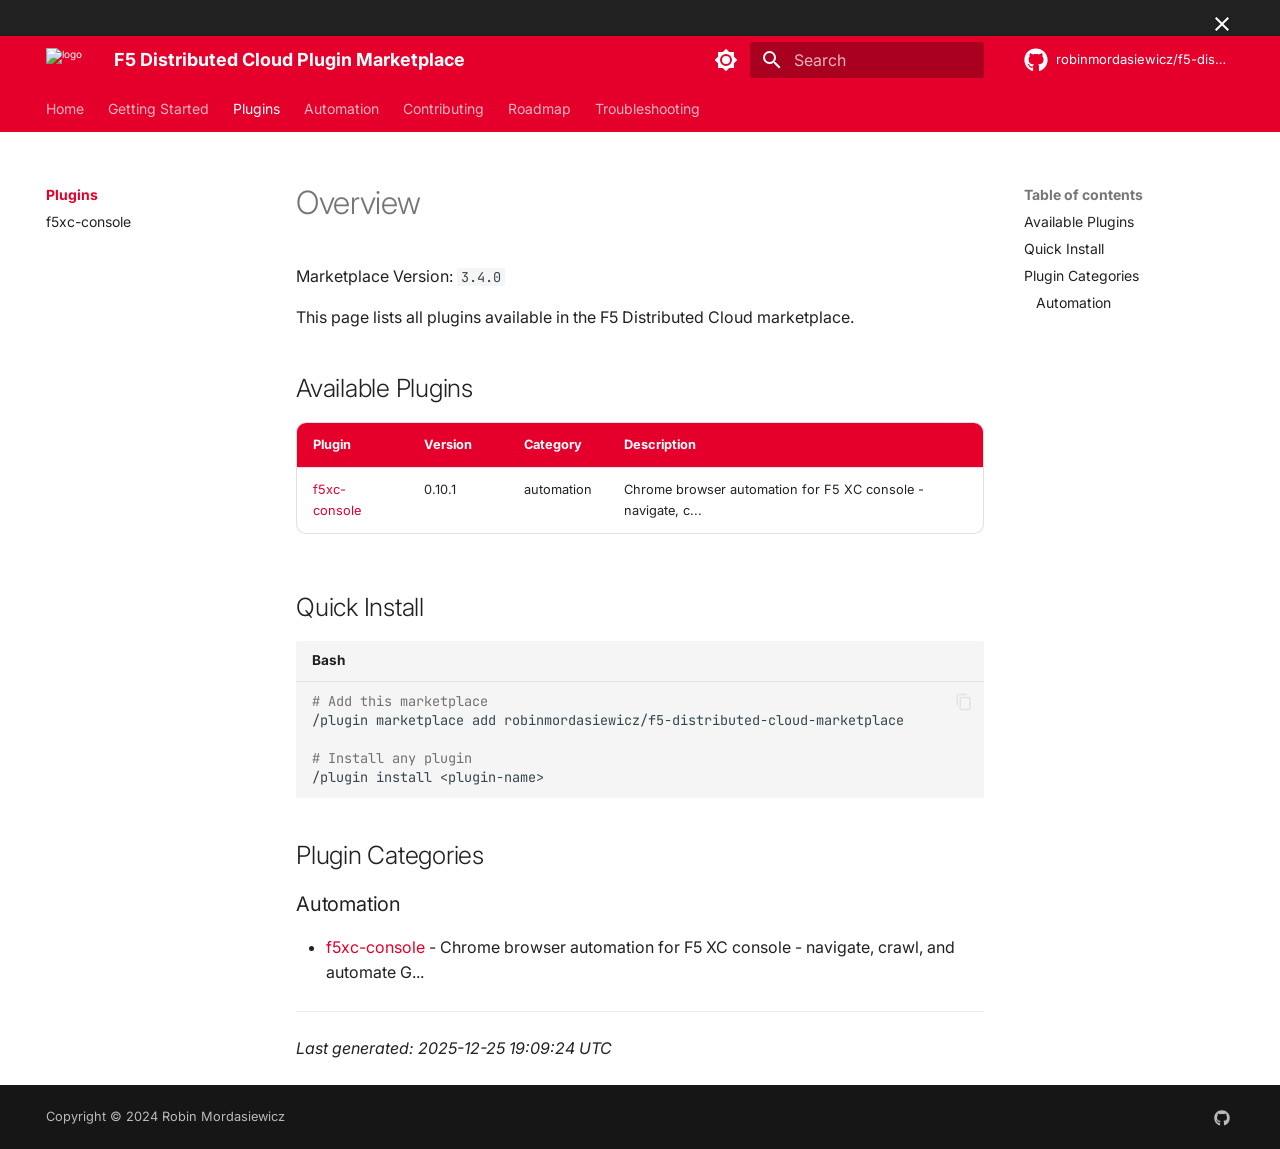
==== commit 5bbf7c06: "deploy: c56830df6466d7637f344c66db5b5136ec62e1ca" ====
--- a/plugins/index.html
+++ b/plugins/index.html
@@ -1,9 +1,9 @@
 <!doctype html><html lang=en class=no-js> <head><meta charset=utf-8><meta name=viewport content="width=device-width,initial-scale=1"><meta name=description content="All available plugins in the F5 Distributed Cloud marketplace"><meta name=author content="Robin Mordasiewicz"><link href=https://robinmordasiewicz.github.io/f5-distributed-cloud-marketplace/plugins/ rel=canonical><link href=../getting-started/ rel=prev><link href=f5xc-console/ rel=next><link rel=icon href=../assets/favicon.svg><meta name=generator content="mkdocs-1.6.1, mkdocs-material-9.7.1"><title>Plugin Overview - F5 Distributed Cloud Plugin Marketplace</title><link rel=stylesheet href=../assets/stylesheets/main.484c7ddc.min.css><link rel=stylesheet href=../assets/stylesheets/palette.ab4e12ef.min.css><style>:root{--md-admonition-icon--note:url('data:image/svg+xml;charset=utf-8,%3Csvg%20xmlns%3D%22http%3A//www.w3.org/2000/svg%22%20viewBox%3D%220%200%2016%2016%22%3E%3Cpath%20d%3D%22M1%207.775V2.75C1%201.784%201.784%201%202.75%201h5.025c.464%200%20.91.184%201.238.513l6.25%206.25a1.75%201.75%200%200%201%200%202.474l-5.026%205.026a1.75%201.75%200%200%201-2.474%200l-6.25-6.25A1.75%201.75%200%200%201%201%207.775m1.5%200c0%20.066.026.13.073.177l6.25%206.25a.25.25%200%200%200%20.354%200l5.025-5.025a.25.25%200%200%200%200-.354l-6.25-6.25a.25.25%200%200%200-.177-.073H2.75a.25.25%200%200%200-.25.25ZM6%205a1%201%200%201%201%200%202%201%201%200%200%201%200-2%22/%3E%3C/svg%3E');--md-admonition-icon--abstract:url('data:image/svg+xml;charset=utf-8,%3Csvg%20xmlns%3D%22http%3A//www.w3.org/2000/svg%22%20viewBox%3D%220%200%2016%2016%22%3E%3Cpath%20d%3D%22M2.5%201.75v11.5c0%20.138.112.25.25.25h3.17a.75.75%200%200%201%200%201.5H2.75A1.75%201.75%200%200%201%201%2013.25V1.75C1%20.784%201.784%200%202.75%200h8.5C12.216%200%2013%20.784%2013%201.75v7.736a.75.75%200%200%201-1.5%200V1.75a.25.25%200%200%200-.25-.25h-8.5a.25.25%200%200%200-.25.25m13.274%209.537zl-4.557%204.45a.75.75%200%200%201-1.055-.008l-1.943-1.95a.75.75%200%200%201%201.062-1.058l1.419%201.425%204.026-3.932a.75.75%200%201%201%201.048%201.074M4.75%204h4.5a.75.75%200%200%201%200%201.5h-4.5a.75.75%200%200%201%200-1.5M4%207.75A.75.75%200%200%201%204.75%207h2a.75.75%200%200%201%200%201.5h-2A.75.75%200%200%201%204%207.75%22/%3E%3C/svg%3E');--md-admonition-icon--info:url('data:image/svg+xml;charset=utf-8,%3Csvg%20xmlns%3D%22http%3A//www.w3.org/2000/svg%22%20viewBox%3D%220%200%2016%2016%22%3E%3Cpath%20d%3D%22M0%208a8%208%200%201%201%2016%200A8%208%200%200%201%200%208m8-6.5a6.5%206.5%200%201%200%200%2013%206.5%206.5%200%200%200%200-13M6.5%207.75A.75.75%200%200%201%207.25%207h1a.75.75%200%200%201%20.75.75v2.75h.25a.75.75%200%200%201%200%201.5h-2a.75.75%200%200%201%200-1.5h.25v-2h-.25a.75.75%200%200%201-.75-.75M8%206a1%201%200%201%201%200-2%201%201%200%200%201%200%202%22/%3E%3C/svg%3E');--md-admonition-icon--tip:url('data:image/svg+xml;charset=utf-8,%3Csvg%20xmlns%3D%22http%3A//www.w3.org/2000/svg%22%20viewBox%3D%220%200%2016%2016%22%3E%3Cpath%20d%3D%22M3.499.75a.75.75%200%200%201%201.5%200v.996C5.9%202.903%206.793%203.65%207.662%204.376l.24.202c-.036-.694.055-1.422.426-2.163C9.1.873%2010.794-.045%2012.622.26%2014.408.558%2016%201.94%2016%204.25c0%201.278-.954%202.575-2.44%202.734l.146.508.065.22c.203.701.412%201.455.476%202.226.142%201.707-.4%203.03-1.487%203.898C11.714%2014.671%2010.27%2015%208.75%2015h-6a.75.75%200%200%201%200-1.5h1.376a4.5%204.5%200%200%201-.563-1.191%203.84%203.84%200%200%201-.05-2.063%204.65%204.65%200%200%201-2.025-.293.75.75%200%200%201%20.525-1.406c1.357.507%202.376-.006%202.698-.318l.009-.01a.747.747%200%200%201%201.06%200%20.75.75%200%200%201-.012%201.074c-.912.92-.992%201.835-.768%202.586.221.74.745%201.337%201.196%201.621H8.75c1.343%200%202.398-.296%203.074-.836.635-.507%201.036-1.31.928-2.602-.05-.603-.216-1.224-.422-1.93l-.064-.221c-.12-.407-.246-.84-.353-1.29a2.4%202.4%200%200%201-.507-.441%203.1%203.1%200%200%201-.633-1.248.75.75%200%200%201%201.455-.364c.046.185.144.436.31.627.146.168.353.305.712.305.738%200%201.25-.615%201.25-1.25%200-1.47-.95-2.315-2.123-2.51-1.172-.196-2.227.387-2.706%201.345-.46.92-.27%201.774.019%203.062l.042.19.01.05c.348.443.666.949.94%201.553a.75.75%200%201%201-1.365.62c-.553-1.217-1.32-1.94-2.3-2.768L6.7%205.527c-.814-.68-1.75-1.462-2.692-2.619a3.7%203.7%200%200%200-1.023.88c-.406.495-.663%201.036-.722%201.508.116.122.306.21.591.239.388.038.797-.06%201.032-.19a.75.75%200%200%201%20.728%201.31c-.515.287-1.23.439-1.906.373-.682-.067-1.473-.38-1.879-1.193L.75%205.677V5.5c0-.984.48-1.94%201.077-2.664.46-.559%201.05-1.055%201.673-1.353z%22/%3E%3C/svg%3E');--md-admonition-icon--success:url('data:image/svg+xml;charset=utf-8,%3Csvg%20xmlns%3D%22http%3A//www.w3.org/2000/svg%22%20viewBox%3D%220%200%2016%2016%22%3E%3Cpath%20d%3D%22M13.78%204.22a.75.75%200%200%201%200%201.06l-7.25%207.25a.75.75%200%200%201-1.06%200L2.22%209.28a.75.75%200%200%201%20.018-1.042.75.75%200%200%201%201.042-.018L6%2010.94l6.72-6.72a.75.75%200%200%201%201.06%200%22/%3E%3C/svg%3E');--md-admonition-icon--question:url('data:image/svg+xml;charset=utf-8,%3Csvg%20xmlns%3D%22http%3A//www.w3.org/2000/svg%22%20viewBox%3D%220%200%2016%2016%22%3E%3Cpath%20d%3D%22M0%208a8%208%200%201%201%2016%200A8%208%200%200%201%200%208m8-6.5a6.5%206.5%200%201%200%200%2013%206.5%206.5%200%200%200%200-13M6.92%206.085h.001a.749.749%200%201%201-1.342-.67c.169-.339.436-.701.849-.977C6.845%204.16%207.369%204%208%204a2.76%202.76%200%200%201%201.637.525c.503.377.863.965.863%201.725%200%20.448-.115.83-.329%201.15-.205.307-.47.513-.692.662-.109.072-.22.138-.313.195l-.006.004a6%206%200%200%200-.26.16%201%201%200%200%200-.276.245.75.75%200%200%201-1.248-.832c.184-.264.42-.489.692-.661q.154-.1.313-.195l.007-.004c.1-.061.182-.11.258-.161a1%201%200%200%200%20.277-.245C8.96%206.514%209%206.427%209%206.25a.61.61%200%200%200-.262-.525A1.27%201.27%200%200%200%208%205.5c-.369%200-.595.09-.74.187a1%201%200%200%200-.34.398M9%2011a1%201%200%201%201-2%200%201%201%200%200%201%202%200%22/%3E%3C/svg%3E');--md-admonition-icon--warning:url('data:image/svg+xml;charset=utf-8,%3Csvg%20xmlns%3D%22http%3A//www.w3.org/2000/svg%22%20viewBox%3D%220%200%2016%2016%22%3E%3Cpath%20d%3D%22M6.457%201.047c.659-1.234%202.427-1.234%203.086%200l6.082%2011.378A1.75%201.75%200%200%201%2014.082%2015H1.918a1.75%201.75%200%200%201-1.543-2.575Zm1.763.707a.25.25%200%200%200-.44%200L1.698%2013.132a.25.25%200%200%200%20.22.368h12.164a.25.25%200%200%200%20.22-.368Zm.53%203.996v2.5a.75.75%200%200%201-1.5%200v-2.5a.75.75%200%200%201%201.5%200M9%2011a1%201%200%201%201-2%200%201%201%200%200%201%202%200%22/%3E%3C/svg%3E');--md-admonition-icon--failure:url('data:image/svg+xml;charset=utf-8,%3Csvg%20xmlns%3D%22http%3A//www.w3.org/2000/svg%22%20viewBox%3D%220%200%2016%2016%22%3E%3Cpath%20d%3D%22M2.344%202.343za8%208%200%200%201%2011.314%2011.314A8.002%208.002%200%200%201%20.234%2010.089a8%208%200%200%201%202.11-7.746m1.06%2010.253a6.5%206.5%200%201%200%209.108-9.275%206.5%206.5%200%200%200-9.108%209.275M6.03%204.97%208%206.94l1.97-1.97a.749.749%200%200%201%201.275.326.75.75%200%200%201-.215.734L9.06%208l1.97%201.97a.749.749%200%200%201-.326%201.275.75.75%200%200%201-.734-.215L8%209.06l-1.97%201.97a.749.749%200%200%201-1.275-.326.75.75%200%200%201%20.215-.734L6.94%208%204.97%206.03a.75.75%200%200%201%20.018-1.042.75.75%200%200%201%201.042-.018%22/%3E%3C/svg%3E');--md-admonition-icon--danger:url('data:image/svg+xml;charset=utf-8,%3Csvg%20xmlns%3D%22http%3A//www.w3.org/2000/svg%22%20viewBox%3D%220%200%2016%2016%22%3E%3Cpath%20d%3D%22M9.504.43a1.516%201.516%200%200%201%202.437%201.713L10.415%205.5h2.123c1.57%200%202.346%201.909%201.22%203.004l-7.34%207.142a1.25%201.25%200%200%201-.871.354h-.302a1.25%201.25%200%200%201-1.157-1.723L5.633%2010.5H3.462c-1.57%200-2.346-1.909-1.22-3.004zm1.047%201.074L3.286%208.571A.25.25%200%200%200%203.462%209H6.75a.75.75%200%200%201%20.694%201.034l-1.713%204.188%206.982-6.793A.25.25%200%200%200%2012.538%207H9.25a.75.75%200%200%201-.683-1.06l2.008-4.418.003-.006-.004-.009-.006-.006-.008-.001q-.005%200-.009.004%22/%3E%3C/svg%3E');--md-admonition-icon--bug:url('data:image/svg+xml;charset=utf-8,%3Csvg%20xmlns%3D%22http%3A//www.w3.org/2000/svg%22%20viewBox%3D%220%200%2016%2016%22%3E%3Cpath%20d%3D%22M4.72.22a.75.75%200%200%201%201.06%200l1%20.999a3.5%203.5%200%200%201%202.441%200l.999-1a.748.748%200%200%201%201.265.332.75.75%200%200%201-.205.729l-.775.776c.616.63.995%201.493.995%202.444v.327q0%20.15-.025.292c.408.14.764.392%201.029.722l1.968-.787a.75.75%200%200%201%20.556%201.392L13%207.258V9h2.25a.75.75%200%200%201%200%201.5H13v.5q-.002.615-.141%201.186l2.17.868a.75.75%200%200%201-.557%201.392l-2.184-.873A5%205%200%200%201%208%2016a5%205%200%200%201-4.288-2.427l-2.183.873a.75.75%200%200%201-.558-1.392l2.17-.868A5%205%200%200%201%203%2011v-.5H.75a.75.75%200%200%201%200-1.5H3V7.258L.971%206.446a.75.75%200%200%201%20.558-1.392l1.967.787c.265-.33.62-.583%201.03-.722a1.7%201.7%200%200%201-.026-.292V4.5c0-.951.38-1.814.995-2.444L4.72%201.28a.75.75%200%200%201%200-1.06m.53%206.28a.75.75%200%200%200-.75.75V11a3.5%203.5%200%201%200%207%200V7.25a.75.75%200%200%200-.75-.75ZM6.173%205h3.654A.17.17%200%200%200%2010%204.827V4.5a2%202%200%201%200-4%200v.327c0%20.096.077.173.173.173%22/%3E%3C/svg%3E');--md-admonition-icon--example:url('data:image/svg+xml;charset=utf-8,%3Csvg%20xmlns%3D%22http%3A//www.w3.org/2000/svg%22%20viewBox%3D%220%200%2016%2016%22%3E%3Cpath%20d%3D%22M5%205.782V2.5h-.25a.75.75%200%200%201%200-1.5h6.5a.75.75%200%200%201%200%201.5H11v3.282l3.666%205.76C15.619%2013.04%2014.543%2015%2012.767%2015H3.233c-1.776%200-2.852-1.96-1.899-3.458Zm-2.4%206.565a.75.75%200%200%200%20.633%201.153h9.534a.75.75%200%200%200%20.633-1.153L12.225%2010.5h-8.45ZM9.5%202.5h-3V6c0%20.143-.04.283-.117.403L4.73%209h6.54L9.617%206.403A.75.75%200%200%201%209.5%206Z%22/%3E%3C/svg%3E');--md-admonition-icon--quote:url('data:image/svg+xml;charset=utf-8,%3Csvg%20xmlns%3D%22http%3A//www.w3.org/2000/svg%22%20viewBox%3D%220%200%2016%2016%22%3E%3Cpath%20d%3D%22M1.75%202.5h10.5a.75.75%200%200%201%200%201.5H1.75a.75.75%200%200%201%200-1.5m4%205h8.5a.75.75%200%200%201%200%201.5h-8.5a.75.75%200%200%201%200-1.5m0%205h8.5a.75.75%200%200%201%200%201.5h-8.5a.75.75%200%200%201%200-1.5M2.5%207.75v6a.75.75%200%200%201-1.5%200v-6a.75.75%200%200%201%201.5%200%22/%3E%3C/svg%3E');}</style><link rel=preconnect href=https://fonts.gstatic.com crossorigin><link rel=stylesheet href="https://fonts.googleapis.com/css?family=Inter:300,300i,400,400i,700,700i%7CJetBrains+Mono:400,400i,700,700i&display=fallback"><style>:root{--md-text-font:"Inter";--md-code-font:"JetBrains Mono"}</style><link rel=stylesheet href=../stylesheets/extra.css><script>__md_scope=new URL("..",location),__md_hash=e=>[...e].reduce(((e,_)=>(e<<5)-e+_.charCodeAt(0)),0),__md_get=(e,_=localStorage,t=__md_scope)=>JSON.parse(_.getItem(t.pathname+"."+e)),__md_set=(e,_,t=localStorage,a=__md_scope)=>{try{t.setItem(a.pathname+"."+e,JSON.stringify(_))}catch(e){}}</script><script id=__analytics>function __md_analytics(){function e(){dataLayer.push(arguments)}window.dataLayer=window.dataLayer||[],e("js",new Date),e("config",""),document.addEventListener("DOMContentLoaded",(function(){document.forms.search&&document.forms.search.query.addEventListener("blur",(function(){this.value&&e("event","search",{search_term:this.value})}));document$.subscribe((function(){var t=document.forms.feedback;if(void 0!==t)for(var a of t.querySelectorAll("[type=submit]"))a.addEventListener("click",(function(a){a.preventDefault();var n=document.location.pathname,d=this.getAttribute("data-md-value");e("event","feedback",{page:n,data:d}),t.firstElementChild.disabled=!0;var r=t.querySelector(".md-feedback__note [data-md-value='"+d+"']");r&&(r.hidden=!1)})),t.hidden=!1})),location$.subscribe((function(t){e("config","",{page_path:t.pathname})}))}));var t=document.createElement("script");t.async=!0,t.src="https://www.googletagmanager.com/gtag/js?id=",document.getElementById("__analytics").insertAdjacentElement("afterEnd",t)}</script><script>"undefined"!=typeof __md_analytics&&__md_analytics()</script></head> <body dir=ltr data-md-color-scheme=default data-md-color-primary=custom data-md-color-accent=custom> <input class=md-toggle data-md-toggle=drawer type=checkbox id=__drawer autocomplete=off> <input class=md-toggle data-md-toggle=search type=checkbox id=__search autocomplete=off> <label class=md-overlay for=__drawer></label> <div data-md-component=skip> <a href=#available-plugins class=md-skip> Skip to content </a> </div> <div data-md-component=announce> <aside class=md-banner> <div class="md-banner__inner md-grid md-typeset"> <button class="md-banner__button md-icon" aria-label="Don't show this again"> <svg xmlns=http://www.w3.org/2000/svg viewbox="0 0 24 24"><path d="M19 6.41 17.59 5 12 10.59 6.41 5 5 6.41 10.59 12 5 17.59 6.41 19 12 13.41 17.59 19 19 17.59 13.41 12z"/></svg> </button> <!-- Announcement bar - uncomment to enable --> <!-- <div class="announcement-bar">
   <strong>New!</strong> f5xc-console plugin now available.
   <a href="plugins/f5xc-console/">Learn more</a>
-</div> --> </div> <script>var el=document.querySelector("[data-md-component=announce]");if(el){var content=el.querySelector(".md-typeset");__md_hash(content.innerHTML)===__md_get("__announce")&&(el.hidden=!0)}</script> </aside> </div> <header class="md-header md-header--shadow md-header--lifted" data-md-component=header> <nav class="md-header__inner md-grid" aria-label=Header> <a href=.. title="F5 Distributed Cloud Plugin Marketplace" class="md-header__button md-logo" aria-label="F5 Distributed Cloud Plugin Marketplace" data-md-component=logo> <img src=../assets/logo.svg alt=logo> </a> <label class="md-header__button md-icon" for=__drawer> <svg xmlns=http://www.w3.org/2000/svg viewbox="0 0 24 24"><path d="M3 6h18v2H3zm0 5h18v2H3zm0 5h18v2H3z"/></svg> </label> <div class=md-header__title data-md-component=header-title> <div class=md-header__ellipsis> <div class=md-header__topic> <span class=md-ellipsis> F5 Distributed Cloud Plugin Marketplace </span> </div> <div class=md-header__topic data-md-component=header-topic> <span class=md-ellipsis> Plugin Overview </span> </div> </div> </div> <form class=md-header__option data-md-component=palette> <input class=md-option data-md-color-media data-md-color-scheme=default data-md-color-primary=custom data-md-color-accent=custom aria-label="Switch to dark mode" type=radio name=__palette id=__palette_0> <label class="md-header__button md-icon" title="Switch to dark mode" for=__palette_1 hidden> <svg xmlns=http://www.w3.org/2000/svg viewbox="0 0 24 24"><path d="M12 8a4 4 0 0 0-4 4 4 4 0 0 0 4 4 4 4 0 0 0 4-4 4 4 0 0 0-4-4m0 10a6 6 0 0 1-6-6 6 6 0 0 1 6-6 6 6 0 0 1 6 6 6 6 0 0 1-6 6m8-9.31V4h-4.69L12 .69 8.69 4H4v4.69L.69 12 4 15.31V20h4.69L12 23.31 15.31 20H20v-4.69L23.31 12z"/></svg> </label> <input class=md-option data-md-color-media data-md-color-scheme=slate data-md-color-primary=custom data-md-color-accent=custom aria-label="Switch to light mode" type=radio name=__palette id=__palette_1> <label class="md-header__button md-icon" title="Switch to light mode" for=__palette_0 hidden> <svg xmlns=http://www.w3.org/2000/svg viewbox="0 0 24 24"><path d="M12 18c-.89 0-1.74-.2-2.5-.55C11.56 16.5 13 14.42 13 12s-1.44-4.5-3.5-5.45C10.26 6.2 11.11 6 12 6a6 6 0 0 1 6 6 6 6 0 0 1-6 6m8-9.31V4h-4.69L12 .69 8.69 4H4v4.69L.69 12 4 15.31V20h4.69L12 23.31 15.31 20H20v-4.69L23.31 12z"/></svg> </label> </form> <script>var palette=__md_get("__palette");if(palette&&palette.color){if("(prefers-color-scheme)"===palette.color.media){var media=matchMedia("(prefers-color-scheme: light)"),input=document.querySelector(media.matches?"[data-md-color-media='(prefers-color-scheme: light)']":"[data-md-color-media='(prefers-color-scheme: dark)']");palette.color.media=input.getAttribute("data-md-color-media"),palette.color.scheme=input.getAttribute("data-md-color-scheme"),palette.color.primary=input.getAttribute("data-md-color-primary"),palette.color.accent=input.getAttribute("data-md-color-accent")}for(var[key,value]of Object.entries(palette.color))document.body.setAttribute("data-md-color-"+key,value)}</script> <label class="md-header__button md-icon" for=__search> <svg xmlns=http://www.w3.org/2000/svg viewbox="0 0 24 24"><path d="M9.5 3A6.5 6.5 0 0 1 16 9.5c0 1.61-.59 3.09-1.56 4.23l.27.27h.79l5 5-1.5 1.5-5-5v-.79l-.27-.27A6.52 6.52 0 0 1 9.5 16 6.5 6.5 0 0 1 3 9.5 6.5 6.5 0 0 1 9.5 3m0 2C7 5 5 7 5 9.5S7 14 9.5 14 14 12 14 9.5 12 5 9.5 5"/></svg> </label> <div class=md-search data-md-component=search role=dialog> <label class=md-search__overlay for=__search></label> <div class=md-search__inner role=search> <form class=md-search__form name=search> <input type=text class=md-search__input name=query aria-label=Search placeholder=Search autocapitalize=off autocorrect=off autocomplete=off spellcheck=false data-md-component=search-query required> <label class="md-search__icon md-icon" for=__search> <svg xmlns=http://www.w3.org/2000/svg viewbox="0 0 24 24"><path d="M9.5 3A6.5 6.5 0 0 1 16 9.5c0 1.61-.59 3.09-1.56 4.23l.27.27h.79l5 5-1.5 1.5-5-5v-.79l-.27-.27A6.52 6.52 0 0 1 9.5 16 6.5 6.5 0 0 1 3 9.5 6.5 6.5 0 0 1 9.5 3m0 2C7 5 5 7 5 9.5S7 14 9.5 14 14 12 14 9.5 12 5 9.5 5"/></svg> <svg xmlns=http://www.w3.org/2000/svg viewbox="0 0 24 24"><path d="M20 11v2H8l5.5 5.5-1.42 1.42L4.16 12l7.92-7.92L13.5 5.5 8 11z"/></svg> </label> <nav class=md-search__options aria-label=Search> <a href=javascript:void(0) class="md-search__icon md-icon" title=Share aria-label=Share data-clipboard data-clipboard-text data-md-component=search-share tabindex=-1> <svg xmlns=http://www.w3.org/2000/svg viewbox="0 0 24 24"><path d="M18 16.08c-.76 0-1.44.3-1.96.77L8.91 12.7c.05-.23.09-.46.09-.7s-.04-.47-.09-.7l7.05-4.11c.54.5 1.25.81 2.04.81a3 3 0 0 0 3-3 3 3 0 0 0-3-3 3 3 0 0 0-3 3c0 .24.04.47.09.7L8.04 9.81C7.5 9.31 6.79 9 6 9a3 3 0 0 0-3 3 3 3 0 0 0 3 3c.79 0 1.5-.31 2.04-.81l7.12 4.15c-.05.21-.08.43-.08.66 0 1.61 1.31 2.91 2.92 2.91s2.92-1.3 2.92-2.91A2.92 2.92 0 0 0 18 16.08"/></svg> </a> <button type=reset class="md-search__icon md-icon" title=Clear aria-label=Clear tabindex=-1> <svg xmlns=http://www.w3.org/2000/svg viewbox="0 0 24 24"><path d="M19 6.41 17.59 5 12 10.59 6.41 5 5 6.41 10.59 12 5 17.59 6.41 19 12 13.41 17.59 19 19 17.59 13.41 12z"/></svg> </button> </nav> <div class=md-search__suggest data-md-component=search-suggest></div> </form> <div class=md-search__output> <div class=md-search__scrollwrap tabindex=0 data-md-scrollfix> <div class=md-search-result data-md-component=search-result> <div class=md-search-result__meta> Initializing search </div> <ol class=md-search-result__list role=presentation></ol> </div> </div> </div> </div> </div> <div class=md-header__source> <a href=https://github.com/robinmordasiewicz/f5-distributed-cloud-marketplace title="Go to repository" class=md-source data-md-component=source> <div class="md-source__icon md-icon"> <svg xmlns=http://www.w3.org/2000/svg viewbox="0 0 512 512"><!-- Font Awesome Free 7.1.0 by @fontawesome - https://fontawesome.com License - https://fontawesome.com/license/free (Icons: CC BY 4.0, Fonts: SIL OFL 1.1, Code: MIT License) Copyright 2025 Fonticons, Inc.--><path d="M173.9 397.4c0 2-2.3 3.6-5.2 3.6-3.3.3-5.6-1.3-5.6-3.6 0-2 2.3-3.6 5.2-3.6 3-.3 5.6 1.3 5.6 3.6m-31.1-4.5c-.7 2 1.3 4.3 4.3 4.9 2.6 1 5.6 0 6.2-2s-1.3-4.3-4.3-5.2c-2.6-.7-5.5.3-6.2 2.3m44.2-1.7c-2.9.7-4.9 2.6-4.6 4.9.3 2 2.9 3.3 5.9 2.6 2.9-.7 4.9-2.6 4.6-4.6-.3-1.9-3-3.2-5.9-2.9M252.8 8C114.1 8 8 113.3 8 252c0 110.9 69.8 205.8 169.5 239.2 12.8 2.3 17.3-5.6 17.3-12.1 0-6.2-.3-40.4-.3-61.4 0 0-70 15-84.7-29.8 0 0-11.4-29.1-27.8-36.6 0 0-22.9-15.7 1.6-15.4 0 0 24.9 2 38.6 25.8 21.9 38.6 58.6 27.5 72.9 20.9 2.3-16 8.8-27.1 16-33.7-55.9-6.2-112.3-14.3-112.3-110.5 0-27.5 7.6-41.3 23.6-58.9-2.6-6.5-11.1-33.3 2.6-67.9 20.9-6.5 69 27 69 27 20-5.6 41.5-8.5 62.8-8.5s42.8 2.9 62.8 8.5c0 0 48.1-33.6 69-27 13.7 34.7 5.2 61.4 2.6 67.9 16 17.7 25.8 31.5 25.8 58.9 0 96.5-58.9 104.2-114.8 110.5 9.2 7.9 17 22.9 17 46.4 0 33.7-.3 75.4-.3 83.6 0 6.5 4.6 14.4 17.3 12.1C436.2 457.8 504 362.9 504 252 504 113.3 391.5 8 252.8 8M105.2 352.9c-1.3 1-1 3.3.7 5.2 1.6 1.6 3.9 2.3 5.2 1 1.3-1 1-3.3-.7-5.2-1.6-1.6-3.9-2.3-5.2-1m-10.8-8.1c-.7 1.3.3 2.9 2.3 3.9 1.6 1 3.6.7 4.3-.7.7-1.3-.3-2.9-2.3-3.9-2-.6-3.6-.3-4.3.7m32.4 35.6c-1.6 1.3-1 4.3 1.3 6.2 2.3 2.3 5.2 2.6 6.5 1 1.3-1.3.7-4.3-1.3-6.2-2.2-2.3-5.2-2.6-6.5-1m-11.4-14.7c-1.6 1-1.6 3.6 0 5.9s4.3 3.3 5.6 2.3c1.6-1.3 1.6-3.9 0-6.2-1.4-2.3-4-3.3-5.6-2"/></svg> </div> <div class=md-source__repository> robinmordasiewicz/f5-distributed-cloud-marketplace </div> </a> </div> </nav> <nav class=md-tabs aria-label=Tabs data-md-component=tabs> <div class=md-grid> <ul class=md-tabs__list> <li class=md-tabs__item> <a href=.. class=md-tabs__link> Home </a> </li> <li class=md-tabs__item> <a href=../getting-started/ class=md-tabs__link> Getting Started </a> </li> <li class="md-tabs__item md-tabs__item--active"> <a href=./ class=md-tabs__link> Plugins </a> </li> <li class=md-tabs__item> <a href=../plugin-automation/ class=md-tabs__link> Automation </a> </li> <li class=md-tabs__item> <a href=../contributing/ class=md-tabs__link> Contributing </a> </li> <li class=md-tabs__item> <a href=../roadmap/ class=md-tabs__link> Roadmap </a> </li> <li class=md-tabs__item> <a href=../troubleshooting/ class=md-tabs__link> Troubleshooting </a> </li> </ul> </div> </nav> </header> <div class=md-container data-md-component=container> <main class=md-main data-md-component=main> <div class="md-main__inner md-grid"> <div class="md-sidebar md-sidebar--primary" data-md-component=sidebar data-md-type=navigation> <div class=md-sidebar__scrollwrap> <div class=md-sidebar__inner> <nav class="md-nav md-nav--primary md-nav--lifted" aria-label=Navigation data-md-level=0> <label class=md-nav__title for=__drawer> <a href=.. title="F5 Distributed Cloud Plugin Marketplace" class="md-nav__button md-logo" aria-label="F5 Distributed Cloud Plugin Marketplace" data-md-component=logo> <img src=../assets/logo.svg alt=logo> </a> F5 Distributed Cloud Plugin Marketplace </label> <div class=md-nav__source> <a href=https://github.com/robinmordasiewicz/f5-distributed-cloud-marketplace title="Go to repository" class=md-source data-md-component=source> <div class="md-source__icon md-icon"> <svg xmlns=http://www.w3.org/2000/svg viewbox="0 0 512 512"><!-- Font Awesome Free 7.1.0 by @fontawesome - https://fontawesome.com License - https://fontawesome.com/license/free (Icons: CC BY 4.0, Fonts: SIL OFL 1.1, Code: MIT License) Copyright 2025 Fonticons, Inc.--><path d="M173.9 397.4c0 2-2.3 3.6-5.2 3.6-3.3.3-5.6-1.3-5.6-3.6 0-2 2.3-3.6 5.2-3.6 3-.3 5.6 1.3 5.6 3.6m-31.1-4.5c-.7 2 1.3 4.3 4.3 4.9 2.6 1 5.6 0 6.2-2s-1.3-4.3-4.3-5.2c-2.6-.7-5.5.3-6.2 2.3m44.2-1.7c-2.9.7-4.9 2.6-4.6 4.9.3 2 2.9 3.3 5.9 2.6 2.9-.7 4.9-2.6 4.6-4.6-.3-1.9-3-3.2-5.9-2.9M252.8 8C114.1 8 8 113.3 8 252c0 110.9 69.8 205.8 169.5 239.2 12.8 2.3 17.3-5.6 17.3-12.1 0-6.2-.3-40.4-.3-61.4 0 0-70 15-84.7-29.8 0 0-11.4-29.1-27.8-36.6 0 0-22.9-15.7 1.6-15.4 0 0 24.9 2 38.6 25.8 21.9 38.6 58.6 27.5 72.9 20.9 2.3-16 8.8-27.1 16-33.7-55.9-6.2-112.3-14.3-112.3-110.5 0-27.5 7.6-41.3 23.6-58.9-2.6-6.5-11.1-33.3 2.6-67.9 20.9-6.5 69 27 69 27 20-5.6 41.5-8.5 62.8-8.5s42.8 2.9 62.8 8.5c0 0 48.1-33.6 69-27 13.7 34.7 5.2 61.4 2.6 67.9 16 17.7 25.8 31.5 25.8 58.9 0 96.5-58.9 104.2-114.8 110.5 9.2 7.9 17 22.9 17 46.4 0 33.7-.3 75.4-.3 83.6 0 6.5 4.6 14.4 17.3 12.1C436.2 457.8 504 362.9 504 252 504 113.3 391.5 8 252.8 8M105.2 352.9c-1.3 1-1 3.3.7 5.2 1.6 1.6 3.9 2.3 5.2 1 1.3-1 1-3.3-.7-5.2-1.6-1.6-3.9-2.3-5.2-1m-10.8-8.1c-.7 1.3.3 2.9 2.3 3.9 1.6 1 3.6.7 4.3-.7.7-1.3-.3-2.9-2.3-3.9-2-.6-3.6-.3-4.3.7m32.4 35.6c-1.6 1.3-1 4.3 1.3 6.2 2.3 2.3 5.2 2.6 6.5 1 1.3-1.3.7-4.3-1.3-6.2-2.2-2.3-5.2-2.6-6.5-1m-11.4-14.7c-1.6 1-1.6 3.6 0 5.9s4.3 3.3 5.6 2.3c1.6-1.3 1.6-3.9 0-6.2-1.4-2.3-4-3.3-5.6-2"/></svg> </div> <div class=md-source__repository> robinmordasiewicz/f5-distributed-cloud-marketplace </div> </a> </div> <ul class=md-nav__list data-md-scrollfix> <li class=md-nav__item> <a href=.. class=md-nav__link> <span class=md-ellipsis> Home </span> </a> </li> <li class=md-nav__item> <a href=../getting-started/ class=md-nav__link> <span class=md-ellipsis> Getting Started </span> </a> </li> <li class="md-nav__item md-nav__item--active md-nav__item--section md-nav__item--nested"> <input class="md-nav__toggle md-toggle " type=checkbox id=__nav_3 checked> <div class="md-nav__link md-nav__container"> <a href=./ class="md-nav__link md-nav__link--active"> <span class=md-ellipsis> Plugins </span> </a> <label class="md-nav__link md-nav__link--active" for=__nav_3 id=__nav_3_label tabindex> <span class="md-nav__icon md-icon"></span> </label> </div> <nav class=md-nav data-md-level=1 aria-labelledby=__nav_3_label aria-expanded=true> <label class=md-nav__title for=__nav_3> <span class="md-nav__icon md-icon"></span> Plugins </label> <ul class=md-nav__list data-md-scrollfix> <li class=md-nav__item> <a href=f5xc-console/ class=md-nav__link> <span class=md-ellipsis> f5xc-console </span> </a> </li> </ul> </nav> </li> <li class=md-nav__item> <a href=../plugin-automation/ class=md-nav__link> <span class=md-ellipsis> Automation </span> </a> </li> <li class=md-nav__item> <a href=../contributing/ class=md-nav__link> <span class=md-ellipsis> Contributing </span> </a> </li> <li class=md-nav__item> <a href=../roadmap/ class=md-nav__link> <span class=md-ellipsis> Roadmap </span> </a> </li> <li class=md-nav__item> <a href=../troubleshooting/ class=md-nav__link> <span class=md-ellipsis> Troubleshooting </span> </a> </li> </ul> </nav> </div> </div> </div> <div class="md-sidebar md-sidebar--secondary" data-md-component=sidebar data-md-type=toc> <div class=md-sidebar__scrollwrap> <div class=md-sidebar__inner> <nav class="md-nav md-nav--secondary" aria-label="Table of contents"> <label class=md-nav__title for=__toc> <span class="md-nav__icon md-icon"></span> Table of contents </label> <ul class=md-nav__list data-md-component=toc data-md-scrollfix> <li class=md-nav__item> <a href=#available-plugins class=md-nav__link> <span class=md-ellipsis> Available Plugins </span> </a> </li> <li class=md-nav__item> <a href=#quick-install class=md-nav__link> <span class=md-ellipsis> Quick Install </span> </a> </li> <li class=md-nav__item> <a href=#plugin-categories class=md-nav__link> <span class=md-ellipsis> Plugin Categories </span> </a> <nav class=md-nav aria-label="Plugin Categories"> <ul class=md-nav__list> <li class=md-nav__item> <a href=#automation class=md-nav__link> <span class=md-ellipsis> Automation </span> </a> </li> </ul> </nav> </li> </ul> </nav> </div> </div> </div> <div class=md-content data-md-component=content> <article class="md-content__inner md-typeset"> <h1>Overview</h1> <p>Marketplace Version: <code>3.3.0</code></p> <p>This page lists all plugins available in the F5 Distributed Cloud marketplace.</p> <h2 id=available-plugins>Available Plugins<a class=headerlink href=#available-plugins title="Anchor link to this section">&para;</a></h2> <table> <thead> <tr> <th>Plugin</th> <th>Version</th> <th>Category</th> <th>Description</th> </tr> </thead> <tbody> <tr> <td><a href=f5xc-console/ >f5xc-console</a></td> <td>0.10.1</td> <td>automation</td> <td>Chrome browser automation for F5 XC console - navigate, c...</td> </tr> </tbody> </table> <h2 id=quick-install>Quick Install<a class=headerlink href=#quick-install title="Anchor link to this section">&para;</a></h2> <div class="language-bash highlight"><span class=filename>Bash</span><pre><span></span><code><span id=__span-0-1><a id=__codelineno-0-1 name=__codelineno-0-1 href=#__codelineno-0-1></a><span class=c1># Add this marketplace</span>
+</div> --> </div> <script>var el=document.querySelector("[data-md-component=announce]");if(el){var content=el.querySelector(".md-typeset");__md_hash(content.innerHTML)===__md_get("__announce")&&(el.hidden=!0)}</script> </aside> </div> <header class="md-header md-header--shadow md-header--lifted" data-md-component=header> <nav class="md-header__inner md-grid" aria-label=Header> <a href=.. title="F5 Distributed Cloud Plugin Marketplace" class="md-header__button md-logo" aria-label="F5 Distributed Cloud Plugin Marketplace" data-md-component=logo> <img src=../assets/logo.svg alt=logo> </a> <label class="md-header__button md-icon" for=__drawer> <svg xmlns=http://www.w3.org/2000/svg viewbox="0 0 24 24"><path d="M3 6h18v2H3zm0 5h18v2H3zm0 5h18v2H3z"/></svg> </label> <div class=md-header__title data-md-component=header-title> <div class=md-header__ellipsis> <div class=md-header__topic> <span class=md-ellipsis> F5 Distributed Cloud Plugin Marketplace </span> </div> <div class=md-header__topic data-md-component=header-topic> <span class=md-ellipsis> Plugin Overview </span> </div> </div> </div> <form class=md-header__option data-md-component=palette> <input class=md-option data-md-color-media data-md-color-scheme=default data-md-color-primary=custom data-md-color-accent=custom aria-label="Switch to dark mode" type=radio name=__palette id=__palette_0> <label class="md-header__button md-icon" title="Switch to dark mode" for=__palette_1 hidden> <svg xmlns=http://www.w3.org/2000/svg viewbox="0 0 24 24"><path d="M12 8a4 4 0 0 0-4 4 4 4 0 0 0 4 4 4 4 0 0 0 4-4 4 4 0 0 0-4-4m0 10a6 6 0 0 1-6-6 6 6 0 0 1 6-6 6 6 0 0 1 6 6 6 6 0 0 1-6 6m8-9.31V4h-4.69L12 .69 8.69 4H4v4.69L.69 12 4 15.31V20h4.69L12 23.31 15.31 20H20v-4.69L23.31 12z"/></svg> </label> <input class=md-option data-md-color-media data-md-color-scheme=slate data-md-color-primary=custom data-md-color-accent=custom aria-label="Switch to light mode" type=radio name=__palette id=__palette_1> <label class="md-header__button md-icon" title="Switch to light mode" for=__palette_0 hidden> <svg xmlns=http://www.w3.org/2000/svg viewbox="0 0 24 24"><path d="M12 18c-.89 0-1.74-.2-2.5-.55C11.56 16.5 13 14.42 13 12s-1.44-4.5-3.5-5.45C10.26 6.2 11.11 6 12 6a6 6 0 0 1 6 6 6 6 0 0 1-6 6m8-9.31V4h-4.69L12 .69 8.69 4H4v4.69L.69 12 4 15.31V20h4.69L12 23.31 15.31 20H20v-4.69L23.31 12z"/></svg> </label> </form> <script>var palette=__md_get("__palette");if(palette&&palette.color){if("(prefers-color-scheme)"===palette.color.media){var media=matchMedia("(prefers-color-scheme: light)"),input=document.querySelector(media.matches?"[data-md-color-media='(prefers-color-scheme: light)']":"[data-md-color-media='(prefers-color-scheme: dark)']");palette.color.media=input.getAttribute("data-md-color-media"),palette.color.scheme=input.getAttribute("data-md-color-scheme"),palette.color.primary=input.getAttribute("data-md-color-primary"),palette.color.accent=input.getAttribute("data-md-color-accent")}for(var[key,value]of Object.entries(palette.color))document.body.setAttribute("data-md-color-"+key,value)}</script> <label class="md-header__button md-icon" for=__search> <svg xmlns=http://www.w3.org/2000/svg viewbox="0 0 24 24"><path d="M9.5 3A6.5 6.5 0 0 1 16 9.5c0 1.61-.59 3.09-1.56 4.23l.27.27h.79l5 5-1.5 1.5-5-5v-.79l-.27-.27A6.52 6.52 0 0 1 9.5 16 6.5 6.5 0 0 1 3 9.5 6.5 6.5 0 0 1 9.5 3m0 2C7 5 5 7 5 9.5S7 14 9.5 14 14 12 14 9.5 12 5 9.5 5"/></svg> </label> <div class=md-search data-md-component=search role=dialog> <label class=md-search__overlay for=__search></label> <div class=md-search__inner role=search> <form class=md-search__form name=search> <input type=text class=md-search__input name=query aria-label=Search placeholder=Search autocapitalize=off autocorrect=off autocomplete=off spellcheck=false data-md-component=search-query required> <label class="md-search__icon md-icon" for=__search> <svg xmlns=http://www.w3.org/2000/svg viewbox="0 0 24 24"><path d="M9.5 3A6.5 6.5 0 0 1 16 9.5c0 1.61-.59 3.09-1.56 4.23l.27.27h.79l5 5-1.5 1.5-5-5v-.79l-.27-.27A6.52 6.52 0 0 1 9.5 16 6.5 6.5 0 0 1 3 9.5 6.5 6.5 0 0 1 9.5 3m0 2C7 5 5 7 5 9.5S7 14 9.5 14 14 12 14 9.5 12 5 9.5 5"/></svg> <svg xmlns=http://www.w3.org/2000/svg viewbox="0 0 24 24"><path d="M20 11v2H8l5.5 5.5-1.42 1.42L4.16 12l7.92-7.92L13.5 5.5 8 11z"/></svg> </label> <nav class=md-search__options aria-label=Search> <a href=javascript:void(0) class="md-search__icon md-icon" title=Share aria-label=Share data-clipboard data-clipboard-text data-md-component=search-share tabindex=-1> <svg xmlns=http://www.w3.org/2000/svg viewbox="0 0 24 24"><path d="M18 16.08c-.76 0-1.44.3-1.96.77L8.91 12.7c.05-.23.09-.46.09-.7s-.04-.47-.09-.7l7.05-4.11c.54.5 1.25.81 2.04.81a3 3 0 0 0 3-3 3 3 0 0 0-3-3 3 3 0 0 0-3 3c0 .24.04.47.09.7L8.04 9.81C7.5 9.31 6.79 9 6 9a3 3 0 0 0-3 3 3 3 0 0 0 3 3c.79 0 1.5-.31 2.04-.81l7.12 4.15c-.05.21-.08.43-.08.66 0 1.61 1.31 2.91 2.92 2.91s2.92-1.3 2.92-2.91A2.92 2.92 0 0 0 18 16.08"/></svg> </a> <button type=reset class="md-search__icon md-icon" title=Clear aria-label=Clear tabindex=-1> <svg xmlns=http://www.w3.org/2000/svg viewbox="0 0 24 24"><path d="M19 6.41 17.59 5 12 10.59 6.41 5 5 6.41 10.59 12 5 17.59 6.41 19 12 13.41 17.59 19 19 17.59 13.41 12z"/></svg> </button> </nav> <div class=md-search__suggest data-md-component=search-suggest></div> </form> <div class=md-search__output> <div class=md-search__scrollwrap tabindex=0 data-md-scrollfix> <div class=md-search-result data-md-component=search-result> <div class=md-search-result__meta> Initializing search </div> <ol class=md-search-result__list role=presentation></ol> </div> </div> </div> </div> </div> <div class=md-header__source> <a href=https://github.com/robinmordasiewicz/f5-distributed-cloud-marketplace title="Go to repository" class=md-source data-md-component=source> <div class="md-source__icon md-icon"> <svg xmlns=http://www.w3.org/2000/svg viewbox="0 0 512 512"><!-- Font Awesome Free 7.1.0 by @fontawesome - https://fontawesome.com License - https://fontawesome.com/license/free (Icons: CC BY 4.0, Fonts: SIL OFL 1.1, Code: MIT License) Copyright 2025 Fonticons, Inc.--><path d="M173.9 397.4c0 2-2.3 3.6-5.2 3.6-3.3.3-5.6-1.3-5.6-3.6 0-2 2.3-3.6 5.2-3.6 3-.3 5.6 1.3 5.6 3.6m-31.1-4.5c-.7 2 1.3 4.3 4.3 4.9 2.6 1 5.6 0 6.2-2s-1.3-4.3-4.3-5.2c-2.6-.7-5.5.3-6.2 2.3m44.2-1.7c-2.9.7-4.9 2.6-4.6 4.9.3 2 2.9 3.3 5.9 2.6 2.9-.7 4.9-2.6 4.6-4.6-.3-1.9-3-3.2-5.9-2.9M252.8 8C114.1 8 8 113.3 8 252c0 110.9 69.8 205.8 169.5 239.2 12.8 2.3 17.3-5.6 17.3-12.1 0-6.2-.3-40.4-.3-61.4 0 0-70 15-84.7-29.8 0 0-11.4-29.1-27.8-36.6 0 0-22.9-15.7 1.6-15.4 0 0 24.9 2 38.6 25.8 21.9 38.6 58.6 27.5 72.9 20.9 2.3-16 8.8-27.1 16-33.7-55.9-6.2-112.3-14.3-112.3-110.5 0-27.5 7.6-41.3 23.6-58.9-2.6-6.5-11.1-33.3 2.6-67.9 20.9-6.5 69 27 69 27 20-5.6 41.5-8.5 62.8-8.5s42.8 2.9 62.8 8.5c0 0 48.1-33.6 69-27 13.7 34.7 5.2 61.4 2.6 67.9 16 17.7 25.8 31.5 25.8 58.9 0 96.5-58.9 104.2-114.8 110.5 9.2 7.9 17 22.9 17 46.4 0 33.7-.3 75.4-.3 83.6 0 6.5 4.6 14.4 17.3 12.1C436.2 457.8 504 362.9 504 252 504 113.3 391.5 8 252.8 8M105.2 352.9c-1.3 1-1 3.3.7 5.2 1.6 1.6 3.9 2.3 5.2 1 1.3-1 1-3.3-.7-5.2-1.6-1.6-3.9-2.3-5.2-1m-10.8-8.1c-.7 1.3.3 2.9 2.3 3.9 1.6 1 3.6.7 4.3-.7.7-1.3-.3-2.9-2.3-3.9-2-.6-3.6-.3-4.3.7m32.4 35.6c-1.6 1.3-1 4.3 1.3 6.2 2.3 2.3 5.2 2.6 6.5 1 1.3-1.3.7-4.3-1.3-6.2-2.2-2.3-5.2-2.6-6.5-1m-11.4-14.7c-1.6 1-1.6 3.6 0 5.9s4.3 3.3 5.6 2.3c1.6-1.3 1.6-3.9 0-6.2-1.4-2.3-4-3.3-5.6-2"/></svg> </div> <div class=md-source__repository> robinmordasiewicz/f5-distributed-cloud-marketplace </div> </a> </div> </nav> <nav class=md-tabs aria-label=Tabs data-md-component=tabs> <div class=md-grid> <ul class=md-tabs__list> <li class=md-tabs__item> <a href=.. class=md-tabs__link> Home </a> </li> <li class=md-tabs__item> <a href=../getting-started/ class=md-tabs__link> Getting Started </a> </li> <li class="md-tabs__item md-tabs__item--active"> <a href=./ class=md-tabs__link> Plugins </a> </li> <li class=md-tabs__item> <a href=../plugin-automation/ class=md-tabs__link> Automation </a> </li> <li class=md-tabs__item> <a href=../contributing/ class=md-tabs__link> Contributing </a> </li> <li class=md-tabs__item> <a href=../roadmap/ class=md-tabs__link> Roadmap </a> </li> <li class=md-tabs__item> <a href=../troubleshooting/ class=md-tabs__link> Troubleshooting </a> </li> </ul> </div> </nav> </header> <div class=md-container data-md-component=container> <main class=md-main data-md-component=main> <div class="md-main__inner md-grid"> <div class="md-sidebar md-sidebar--primary" data-md-component=sidebar data-md-type=navigation> <div class=md-sidebar__scrollwrap> <div class=md-sidebar__inner> <nav class="md-nav md-nav--primary md-nav--lifted" aria-label=Navigation data-md-level=0> <label class=md-nav__title for=__drawer> <a href=.. title="F5 Distributed Cloud Plugin Marketplace" class="md-nav__button md-logo" aria-label="F5 Distributed Cloud Plugin Marketplace" data-md-component=logo> <img src=../assets/logo.svg alt=logo> </a> F5 Distributed Cloud Plugin Marketplace </label> <div class=md-nav__source> <a href=https://github.com/robinmordasiewicz/f5-distributed-cloud-marketplace title="Go to repository" class=md-source data-md-component=source> <div class="md-source__icon md-icon"> <svg xmlns=http://www.w3.org/2000/svg viewbox="0 0 512 512"><!-- Font Awesome Free 7.1.0 by @fontawesome - https://fontawesome.com License - https://fontawesome.com/license/free (Icons: CC BY 4.0, Fonts: SIL OFL 1.1, Code: MIT License) Copyright 2025 Fonticons, Inc.--><path d="M173.9 397.4c0 2-2.3 3.6-5.2 3.6-3.3.3-5.6-1.3-5.6-3.6 0-2 2.3-3.6 5.2-3.6 3-.3 5.6 1.3 5.6 3.6m-31.1-4.5c-.7 2 1.3 4.3 4.3 4.9 2.6 1 5.6 0 6.2-2s-1.3-4.3-4.3-5.2c-2.6-.7-5.5.3-6.2 2.3m44.2-1.7c-2.9.7-4.9 2.6-4.6 4.9.3 2 2.9 3.3 5.9 2.6 2.9-.7 4.9-2.6 4.6-4.6-.3-1.9-3-3.2-5.9-2.9M252.8 8C114.1 8 8 113.3 8 252c0 110.9 69.8 205.8 169.5 239.2 12.8 2.3 17.3-5.6 17.3-12.1 0-6.2-.3-40.4-.3-61.4 0 0-70 15-84.7-29.8 0 0-11.4-29.1-27.8-36.6 0 0-22.9-15.7 1.6-15.4 0 0 24.9 2 38.6 25.8 21.9 38.6 58.6 27.5 72.9 20.9 2.3-16 8.8-27.1 16-33.7-55.9-6.2-112.3-14.3-112.3-110.5 0-27.5 7.6-41.3 23.6-58.9-2.6-6.5-11.1-33.3 2.6-67.9 20.9-6.5 69 27 69 27 20-5.6 41.5-8.5 62.8-8.5s42.8 2.9 62.8 8.5c0 0 48.1-33.6 69-27 13.7 34.7 5.2 61.4 2.6 67.9 16 17.7 25.8 31.5 25.8 58.9 0 96.5-58.9 104.2-114.8 110.5 9.2 7.9 17 22.9 17 46.4 0 33.7-.3 75.4-.3 83.6 0 6.5 4.6 14.4 17.3 12.1C436.2 457.8 504 362.9 504 252 504 113.3 391.5 8 252.8 8M105.2 352.9c-1.3 1-1 3.3.7 5.2 1.6 1.6 3.9 2.3 5.2 1 1.3-1 1-3.3-.7-5.2-1.6-1.6-3.9-2.3-5.2-1m-10.8-8.1c-.7 1.3.3 2.9 2.3 3.9 1.6 1 3.6.7 4.3-.7.7-1.3-.3-2.9-2.3-3.9-2-.6-3.6-.3-4.3.7m32.4 35.6c-1.6 1.3-1 4.3 1.3 6.2 2.3 2.3 5.2 2.6 6.5 1 1.3-1.3.7-4.3-1.3-6.2-2.2-2.3-5.2-2.6-6.5-1m-11.4-14.7c-1.6 1-1.6 3.6 0 5.9s4.3 3.3 5.6 2.3c1.6-1.3 1.6-3.9 0-6.2-1.4-2.3-4-3.3-5.6-2"/></svg> </div> <div class=md-source__repository> robinmordasiewicz/f5-distributed-cloud-marketplace </div> </a> </div> <ul class=md-nav__list data-md-scrollfix> <li class=md-nav__item> <a href=.. class=md-nav__link> <span class=md-ellipsis> Home </span> </a> </li> <li class=md-nav__item> <a href=../getting-started/ class=md-nav__link> <span class=md-ellipsis> Getting Started </span> </a> </li> <li class="md-nav__item md-nav__item--active md-nav__item--section md-nav__item--nested"> <input class="md-nav__toggle md-toggle " type=checkbox id=__nav_3 checked> <div class="md-nav__link md-nav__container"> <a href=./ class="md-nav__link md-nav__link--active"> <span class=md-ellipsis> Plugins </span> </a> <label class="md-nav__link md-nav__link--active" for=__nav_3 id=__nav_3_label tabindex> <span class="md-nav__icon md-icon"></span> </label> </div> <nav class=md-nav data-md-level=1 aria-labelledby=__nav_3_label aria-expanded=true> <label class=md-nav__title for=__nav_3> <span class="md-nav__icon md-icon"></span> Plugins </label> <ul class=md-nav__list data-md-scrollfix> <li class=md-nav__item> <a href=f5xc-console/ class=md-nav__link> <span class=md-ellipsis> f5xc-console </span> </a> </li> </ul> </nav> </li> <li class=md-nav__item> <a href=../plugin-automation/ class=md-nav__link> <span class=md-ellipsis> Automation </span> </a> </li> <li class=md-nav__item> <a href=../contributing/ class=md-nav__link> <span class=md-ellipsis> Contributing </span> </a> </li> <li class=md-nav__item> <a href=../roadmap/ class=md-nav__link> <span class=md-ellipsis> Roadmap </span> </a> </li> <li class=md-nav__item> <a href=../troubleshooting/ class=md-nav__link> <span class=md-ellipsis> Troubleshooting </span> </a> </li> </ul> </nav> </div> </div> </div> <div class="md-sidebar md-sidebar--secondary" data-md-component=sidebar data-md-type=toc> <div class=md-sidebar__scrollwrap> <div class=md-sidebar__inner> <nav class="md-nav md-nav--secondary" aria-label="Table of contents"> <label class=md-nav__title for=__toc> <span class="md-nav__icon md-icon"></span> Table of contents </label> <ul class=md-nav__list data-md-component=toc data-md-scrollfix> <li class=md-nav__item> <a href=#available-plugins class=md-nav__link> <span class=md-ellipsis> Available Plugins </span> </a> </li> <li class=md-nav__item> <a href=#quick-install class=md-nav__link> <span class=md-ellipsis> Quick Install </span> </a> </li> <li class=md-nav__item> <a href=#plugin-categories class=md-nav__link> <span class=md-ellipsis> Plugin Categories </span> </a> <nav class=md-nav aria-label="Plugin Categories"> <ul class=md-nav__list> <li class=md-nav__item> <a href=#automation class=md-nav__link> <span class=md-ellipsis> Automation </span> </a> </li> </ul> </nav> </li> </ul> </nav> </div> </div> </div> <div class=md-content data-md-component=content> <article class="md-content__inner md-typeset"> <h1>Overview</h1> <p>Marketplace Version: <code>3.4.0</code></p> <p>This page lists all plugins available in the F5 Distributed Cloud marketplace.</p> <h2 id=available-plugins>Available Plugins<a class=headerlink href=#available-plugins title="Anchor link to this section">&para;</a></h2> <table> <thead> <tr> <th>Plugin</th> <th>Version</th> <th>Category</th> <th>Description</th> </tr> </thead> <tbody> <tr> <td><a href=f5xc-console/ >f5xc-console</a></td> <td>0.10.1</td> <td>automation</td> <td>Chrome browser automation for F5 XC console - navigate, c...</td> </tr> </tbody> </table> <h2 id=quick-install>Quick Install<a class=headerlink href=#quick-install title="Anchor link to this section">&para;</a></h2> <div class="language-bash highlight"><span class=filename>Bash</span><pre><span></span><code><span id=__span-0-1><a id=__codelineno-0-1 name=__codelineno-0-1 href=#__codelineno-0-1></a><span class=c1># Add this marketplace</span>
 </span><span id=__span-0-2><a id=__codelineno-0-2 name=__codelineno-0-2 href=#__codelineno-0-2></a>/plugin<span class=w> </span>marketplace<span class=w> </span>add<span class=w> </span>robinmordasiewicz/f5-distributed-cloud-marketplace
 </span><span id=__span-0-3><a id=__codelineno-0-3 name=__codelineno-0-3 href=#__codelineno-0-3></a>
 </span><span id=__span-0-4><a id=__codelineno-0-4 name=__codelineno-0-4 href=#__codelineno-0-4></a><span class=c1># Install any plugin</span>
 </span><span id=__span-0-5><a id=__codelineno-0-5 name=__codelineno-0-5 href=#__codelineno-0-5></a>/plugin<span class=w> </span>install<span class=w> </span>&lt;plugin-name&gt;
-</span></code></pre></div> <h2 id=plugin-categories>Plugin Categories<a class=headerlink href=#plugin-categories title="Anchor link to this section">&para;</a></h2> <h3 id=automation>Automation<a class=headerlink href=#automation title="Anchor link to this section">&para;</a></h3> <ul> <li><a href=f5xc-console/ >f5xc-console</a> - Chrome browser automation for F5 XC console - navigate, crawl, and automate G...</li> </ul> <hr> <p><em>Last generated: 2025-12-25 19:05:17 UTC</em></p> </article> </div> <script>var tabs=__md_get("__tabs");if(Array.isArray(tabs))e:for(var set of document.querySelectorAll(".tabbed-set")){var labels=set.querySelector(".tabbed-labels");for(var tab of tabs)for(var label of labels.getElementsByTagName("label"))if(label.innerText.trim()===tab){var input=document.getElementById(label.htmlFor);input.checked=!0;continue e}}</script> <script>var target=document.getElementById(location.hash.slice(1));target&&target.name&&(target.checked=target.name.startsWith("__tabbed_"))</script> </div> <button type=button class="md-top md-icon" data-md-component=top hidden> <svg xmlns=http://www.w3.org/2000/svg viewbox="0 0 24 24"><path d="M13 20h-2V8l-5.5 5.5-1.42-1.42L12 4.16l7.92 7.92-1.42 1.42L13 8z"/></svg> Back to top </button> </main> <footer class=md-footer> <div class="md-footer-meta md-typeset"> <div class="md-footer-meta__inner md-grid"> <div class=md-copyright> <div class=md-copyright__highlight> Copyright &copy; 2024 Robin Mordasiewicz </div> </div> <div class=md-social> <a href=https://github.com/robinmordasiewicz target=_blank rel=noopener title="Robin Mordasiewicz on GitHub" class=md-social__link> <svg xmlns=http://www.w3.org/2000/svg viewbox="0 0 512 512"><!-- Font Awesome Free 7.1.0 by @fontawesome - https://fontawesome.com License - https://fontawesome.com/license/free (Icons: CC BY 4.0, Fonts: SIL OFL 1.1, Code: MIT License) Copyright 2025 Fonticons, Inc.--><path d="M173.9 397.4c0 2-2.3 3.6-5.2 3.6-3.3.3-5.6-1.3-5.6-3.6 0-2 2.3-3.6 5.2-3.6 3-.3 5.6 1.3 5.6 3.6m-31.1-4.5c-.7 2 1.3 4.3 4.3 4.9 2.6 1 5.6 0 6.2-2s-1.3-4.3-4.3-5.2c-2.6-.7-5.5.3-6.2 2.3m44.2-1.7c-2.9.7-4.9 2.6-4.6 4.9.3 2 2.9 3.3 5.9 2.6 2.9-.7 4.9-2.6 4.6-4.6-.3-1.9-3-3.2-5.9-2.9M252.8 8C114.1 8 8 113.3 8 252c0 110.9 69.8 205.8 169.5 239.2 12.8 2.3 17.3-5.6 17.3-12.1 0-6.2-.3-40.4-.3-61.4 0 0-70 15-84.7-29.8 0 0-11.4-29.1-27.8-36.6 0 0-22.9-15.7 1.6-15.4 0 0 24.9 2 38.6 25.8 21.9 38.6 58.6 27.5 72.9 20.9 2.3-16 8.8-27.1 16-33.7-55.9-6.2-112.3-14.3-112.3-110.5 0-27.5 7.6-41.3 23.6-58.9-2.6-6.5-11.1-33.3 2.6-67.9 20.9-6.5 69 27 69 27 20-5.6 41.5-8.5 62.8-8.5s42.8 2.9 62.8 8.5c0 0 48.1-33.6 69-27 13.7 34.7 5.2 61.4 2.6 67.9 16 17.7 25.8 31.5 25.8 58.9 0 96.5-58.9 104.2-114.8 110.5 9.2 7.9 17 22.9 17 46.4 0 33.7-.3 75.4-.3 83.6 0 6.5 4.6 14.4 17.3 12.1C436.2 457.8 504 362.9 504 252 504 113.3 391.5 8 252.8 8M105.2 352.9c-1.3 1-1 3.3.7 5.2 1.6 1.6 3.9 2.3 5.2 1 1.3-1 1-3.3-.7-5.2-1.6-1.6-3.9-2.3-5.2-1m-10.8-8.1c-.7 1.3.3 2.9 2.3 3.9 1.6 1 3.6.7 4.3-.7.7-1.3-.3-2.9-2.3-3.9-2-.6-3.6-.3-4.3.7m32.4 35.6c-1.6 1.3-1 4.3 1.3 6.2 2.3 2.3 5.2 2.6 6.5 1 1.3-1.3.7-4.3-1.3-6.2-2.2-2.3-5.2-2.6-6.5-1m-11.4-14.7c-1.6 1-1.6 3.6 0 5.9s4.3 3.3 5.6 2.3c1.6-1.3 1.6-3.9 0-6.2-1.4-2.3-4-3.3-5.6-2"/></svg> </a> </div> </div> </div> </footer> </div> <div class=md-dialog data-md-component=dialog> <div class="md-dialog__inner md-typeset"></div> </div> <div class=md-progress data-md-component=progress role=progressbar></div> <script id=__config type=application/json>{"annotate": null, "base": "..", "features": ["announce.dismiss", "content.code.annotate", "content.code.copy", "content.tabs.link", "navigation.expand", "navigation.indexes", "navigation.instant", "navigation.instant.progress", "navigation.sections", "navigation.tabs", "navigation.tabs.sticky", "navigation.top", "navigation.tracking", "search.highlight", "search.share", "search.suggest", "toc.follow"], "search": "../assets/javascripts/workers/search.2c215733.min.js", "tags": null, "translations": {"clipboard.copied": "Copied to clipboard", "clipboard.copy": "Copy to clipboard", "search.result.more.one": "1 more on this page", "search.result.more.other": "# more on this page", "search.result.none": "No matching documents", "search.result.one": "1 matching document", "search.result.other": "# matching documents", "search.result.placeholder": "Type to start searching", "search.result.term.missing": "Missing", "select.version": "Select version"}, "version": null}</script> <script src=../assets/javascripts/bundle.79ae519e.min.js></script> <script src=https://unpkg.com/tablesort@5.3.0/dist/tablesort.min.js></script> </body> </html>+</span></code></pre></div> <h2 id=plugin-categories>Plugin Categories<a class=headerlink href=#plugin-categories title="Anchor link to this section">&para;</a></h2> <h3 id=automation>Automation<a class=headerlink href=#automation title="Anchor link to this section">&para;</a></h3> <ul> <li><a href=f5xc-console/ >f5xc-console</a> - Chrome browser automation for F5 XC console - navigate, crawl, and automate G...</li> </ul> <hr> <p><em>Last generated: 2025-12-25 19:09:24 UTC</em></p> </article> </div> <script>var tabs=__md_get("__tabs");if(Array.isArray(tabs))e:for(var set of document.querySelectorAll(".tabbed-set")){var labels=set.querySelector(".tabbed-labels");for(var tab of tabs)for(var label of labels.getElementsByTagName("label"))if(label.innerText.trim()===tab){var input=document.getElementById(label.htmlFor);input.checked=!0;continue e}}</script> <script>var target=document.getElementById(location.hash.slice(1));target&&target.name&&(target.checked=target.name.startsWith("__tabbed_"))</script> </div> <button type=button class="md-top md-icon" data-md-component=top hidden> <svg xmlns=http://www.w3.org/2000/svg viewbox="0 0 24 24"><path d="M13 20h-2V8l-5.5 5.5-1.42-1.42L12 4.16l7.92 7.92-1.42 1.42L13 8z"/></svg> Back to top </button> </main> <footer class=md-footer> <div class="md-footer-meta md-typeset"> <div class="md-footer-meta__inner md-grid"> <div class=md-copyright> <div class=md-copyright__highlight> Copyright &copy; 2024 Robin Mordasiewicz </div> </div> <div class=md-social> <a href=https://github.com/robinmordasiewicz target=_blank rel=noopener title="Robin Mordasiewicz on GitHub" class=md-social__link> <svg xmlns=http://www.w3.org/2000/svg viewbox="0 0 512 512"><!-- Font Awesome Free 7.1.0 by @fontawesome - https://fontawesome.com License - https://fontawesome.com/license/free (Icons: CC BY 4.0, Fonts: SIL OFL 1.1, Code: MIT License) Copyright 2025 Fonticons, Inc.--><path d="M173.9 397.4c0 2-2.3 3.6-5.2 3.6-3.3.3-5.6-1.3-5.6-3.6 0-2 2.3-3.6 5.2-3.6 3-.3 5.6 1.3 5.6 3.6m-31.1-4.5c-.7 2 1.3 4.3 4.3 4.9 2.6 1 5.6 0 6.2-2s-1.3-4.3-4.3-5.2c-2.6-.7-5.5.3-6.2 2.3m44.2-1.7c-2.9.7-4.9 2.6-4.6 4.9.3 2 2.9 3.3 5.9 2.6 2.9-.7 4.9-2.6 4.6-4.6-.3-1.9-3-3.2-5.9-2.9M252.8 8C114.1 8 8 113.3 8 252c0 110.9 69.8 205.8 169.5 239.2 12.8 2.3 17.3-5.6 17.3-12.1 0-6.2-.3-40.4-.3-61.4 0 0-70 15-84.7-29.8 0 0-11.4-29.1-27.8-36.6 0 0-22.9-15.7 1.6-15.4 0 0 24.9 2 38.6 25.8 21.9 38.6 58.6 27.5 72.9 20.9 2.3-16 8.8-27.1 16-33.7-55.9-6.2-112.3-14.3-112.3-110.5 0-27.5 7.6-41.3 23.6-58.9-2.6-6.5-11.1-33.3 2.6-67.9 20.9-6.5 69 27 69 27 20-5.6 41.5-8.5 62.8-8.5s42.8 2.9 62.8 8.5c0 0 48.1-33.6 69-27 13.7 34.7 5.2 61.4 2.6 67.9 16 17.7 25.8 31.5 25.8 58.9 0 96.5-58.9 104.2-114.8 110.5 9.2 7.9 17 22.9 17 46.4 0 33.7-.3 75.4-.3 83.6 0 6.5 4.6 14.4 17.3 12.1C436.2 457.8 504 362.9 504 252 504 113.3 391.5 8 252.8 8M105.2 352.9c-1.3 1-1 3.3.7 5.2 1.6 1.6 3.9 2.3 5.2 1 1.3-1 1-3.3-.7-5.2-1.6-1.6-3.9-2.3-5.2-1m-10.8-8.1c-.7 1.3.3 2.9 2.3 3.9 1.6 1 3.6.7 4.3-.7.7-1.3-.3-2.9-2.3-3.9-2-.6-3.6-.3-4.3.7m32.4 35.6c-1.6 1.3-1 4.3 1.3 6.2 2.3 2.3 5.2 2.6 6.5 1 1.3-1.3.7-4.3-1.3-6.2-2.2-2.3-5.2-2.6-6.5-1m-11.4-14.7c-1.6 1-1.6 3.6 0 5.9s4.3 3.3 5.6 2.3c1.6-1.3 1.6-3.9 0-6.2-1.4-2.3-4-3.3-5.6-2"/></svg> </a> </div> </div> </div> </footer> </div> <div class=md-dialog data-md-component=dialog> <div class="md-dialog__inner md-typeset"></div> </div> <div class=md-progress data-md-component=progress role=progressbar></div> <script id=__config type=application/json>{"annotate": null, "base": "..", "features": ["announce.dismiss", "content.code.annotate", "content.code.copy", "content.tabs.link", "navigation.expand", "navigation.indexes", "navigation.instant", "navigation.instant.progress", "navigation.sections", "navigation.tabs", "navigation.tabs.sticky", "navigation.top", "navigation.tracking", "search.highlight", "search.share", "search.suggest", "toc.follow"], "search": "../assets/javascripts/workers/search.2c215733.min.js", "tags": null, "translations": {"clipboard.copied": "Copied to clipboard", "clipboard.copy": "Copy to clipboard", "search.result.more.one": "1 more on this page", "search.result.more.other": "# more on this page", "search.result.none": "No matching documents", "search.result.one": "1 matching document", "search.result.other": "# matching documents", "search.result.placeholder": "Type to start searching", "search.result.term.missing": "Missing", "select.version": "Select version"}, "version": null}</script> <script src=../assets/javascripts/bundle.79ae519e.min.js></script> <script src=https://unpkg.com/tablesort@5.3.0/dist/tablesort.min.js></script> </body> </html>
